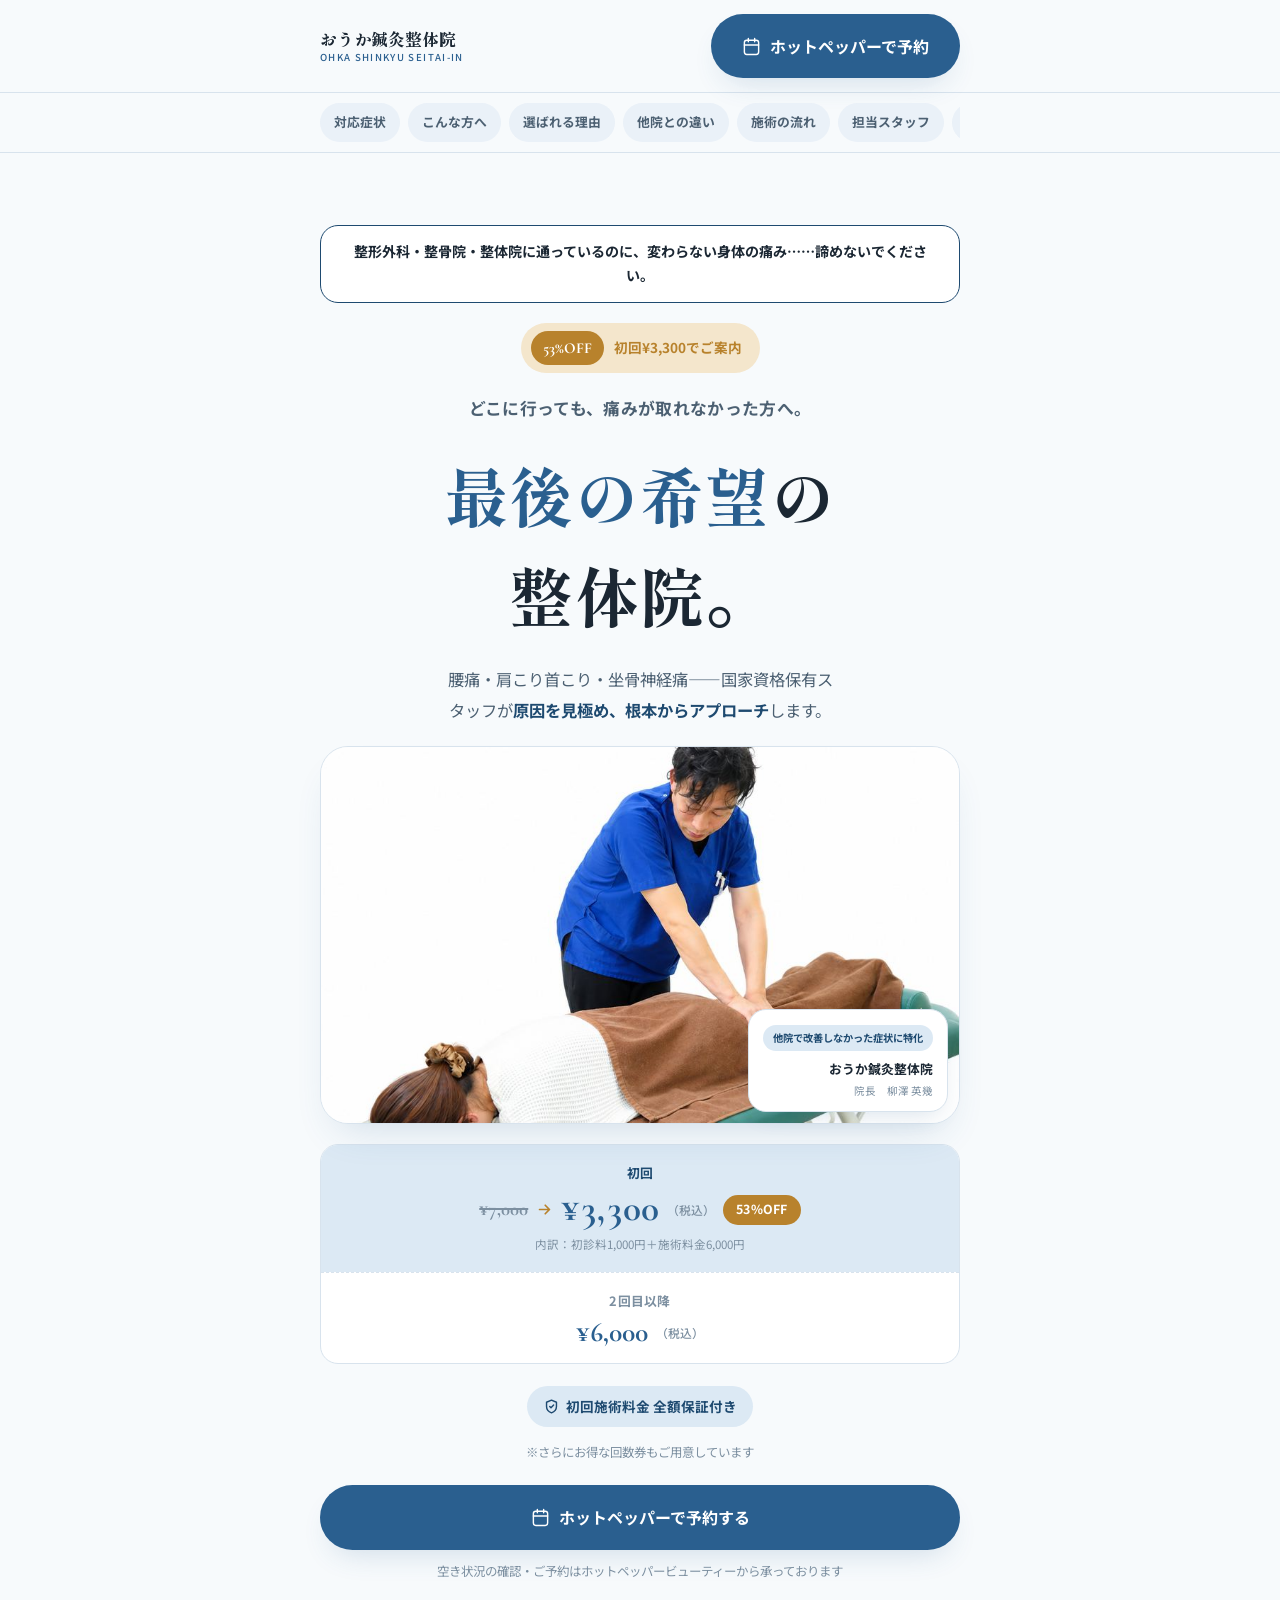
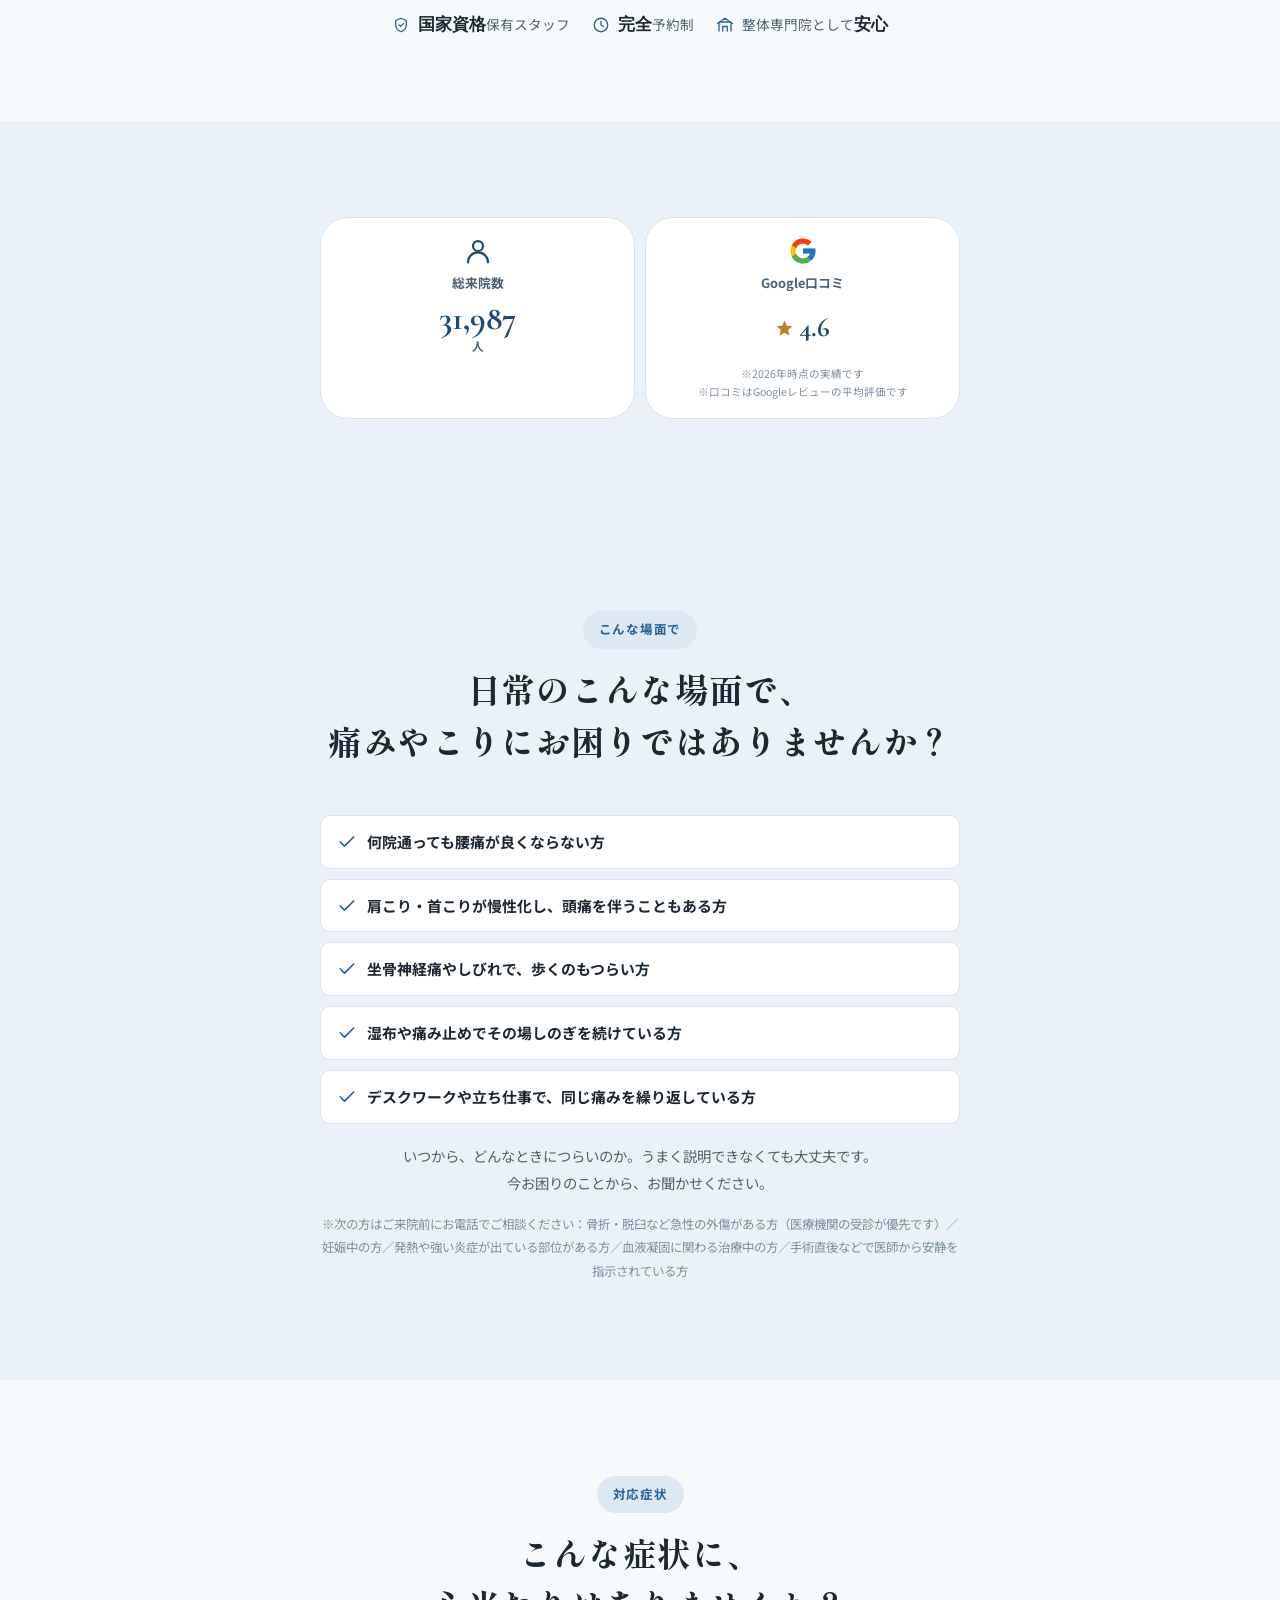
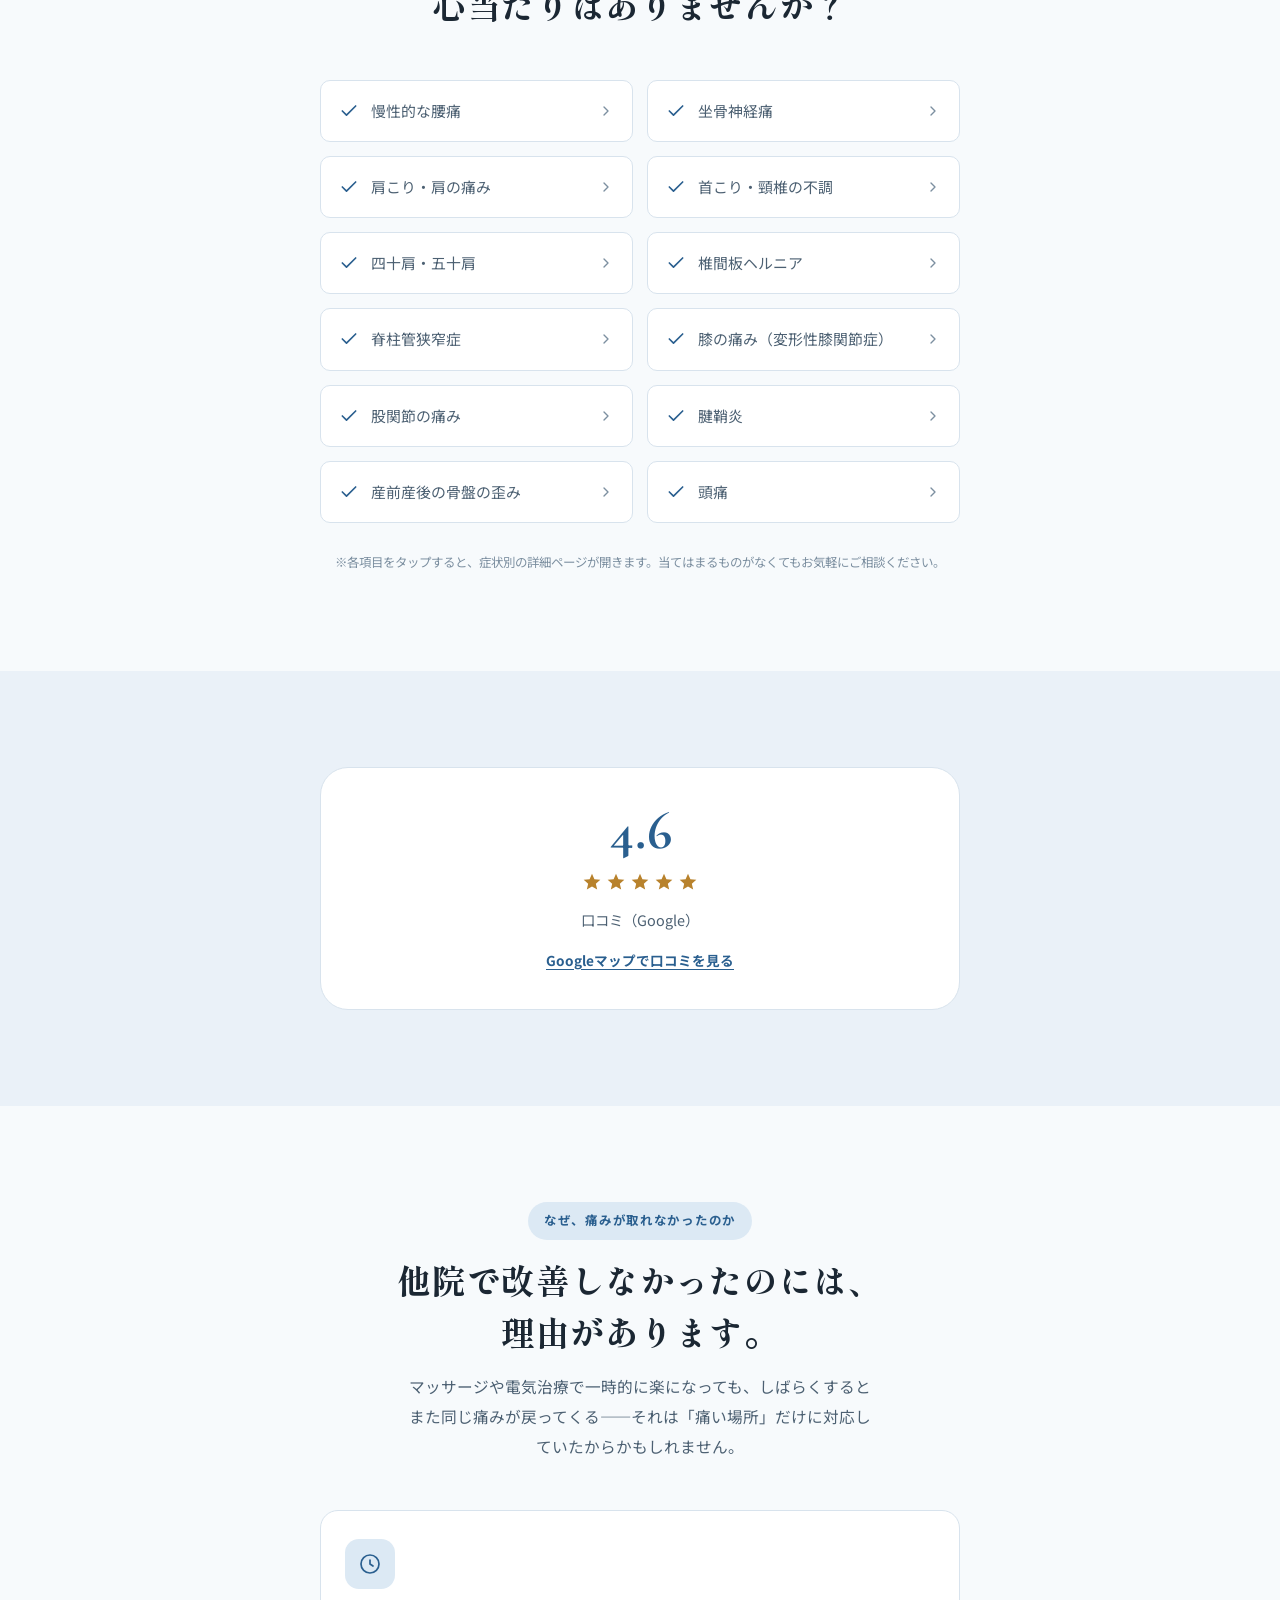
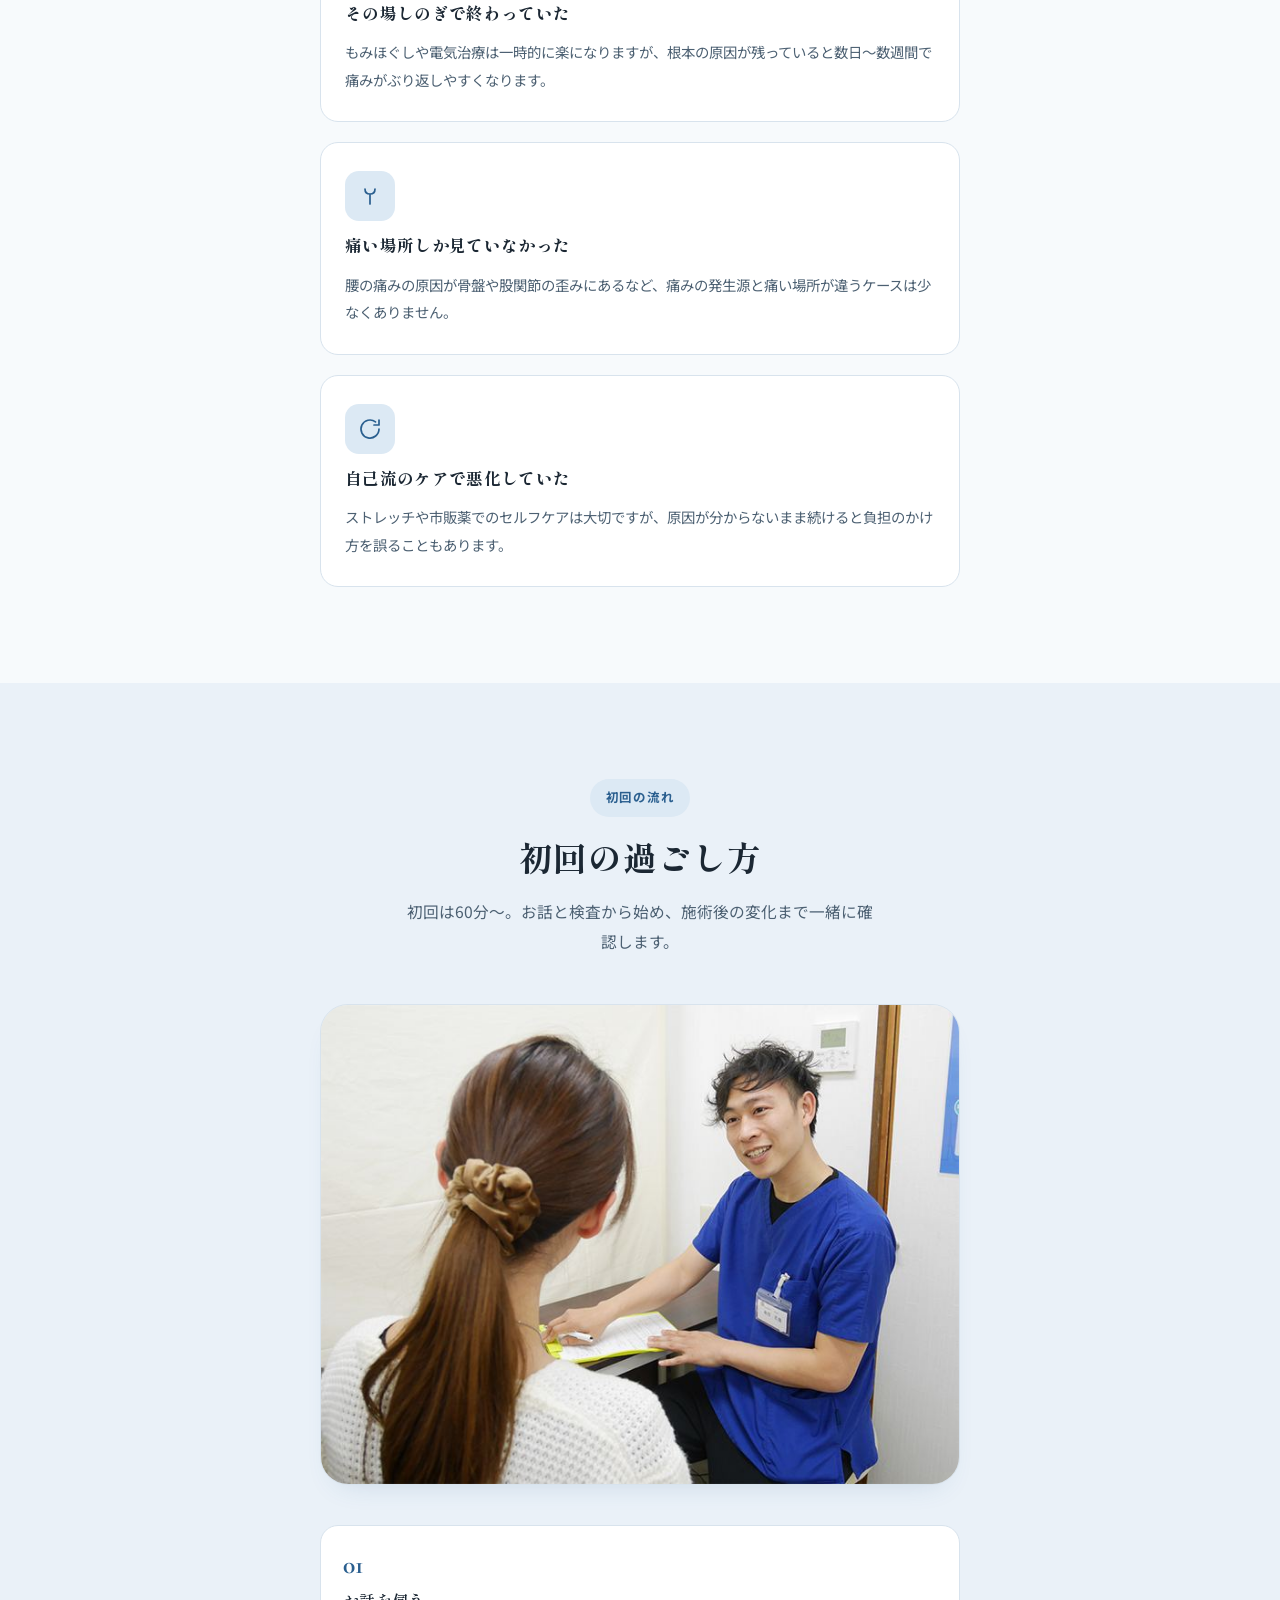
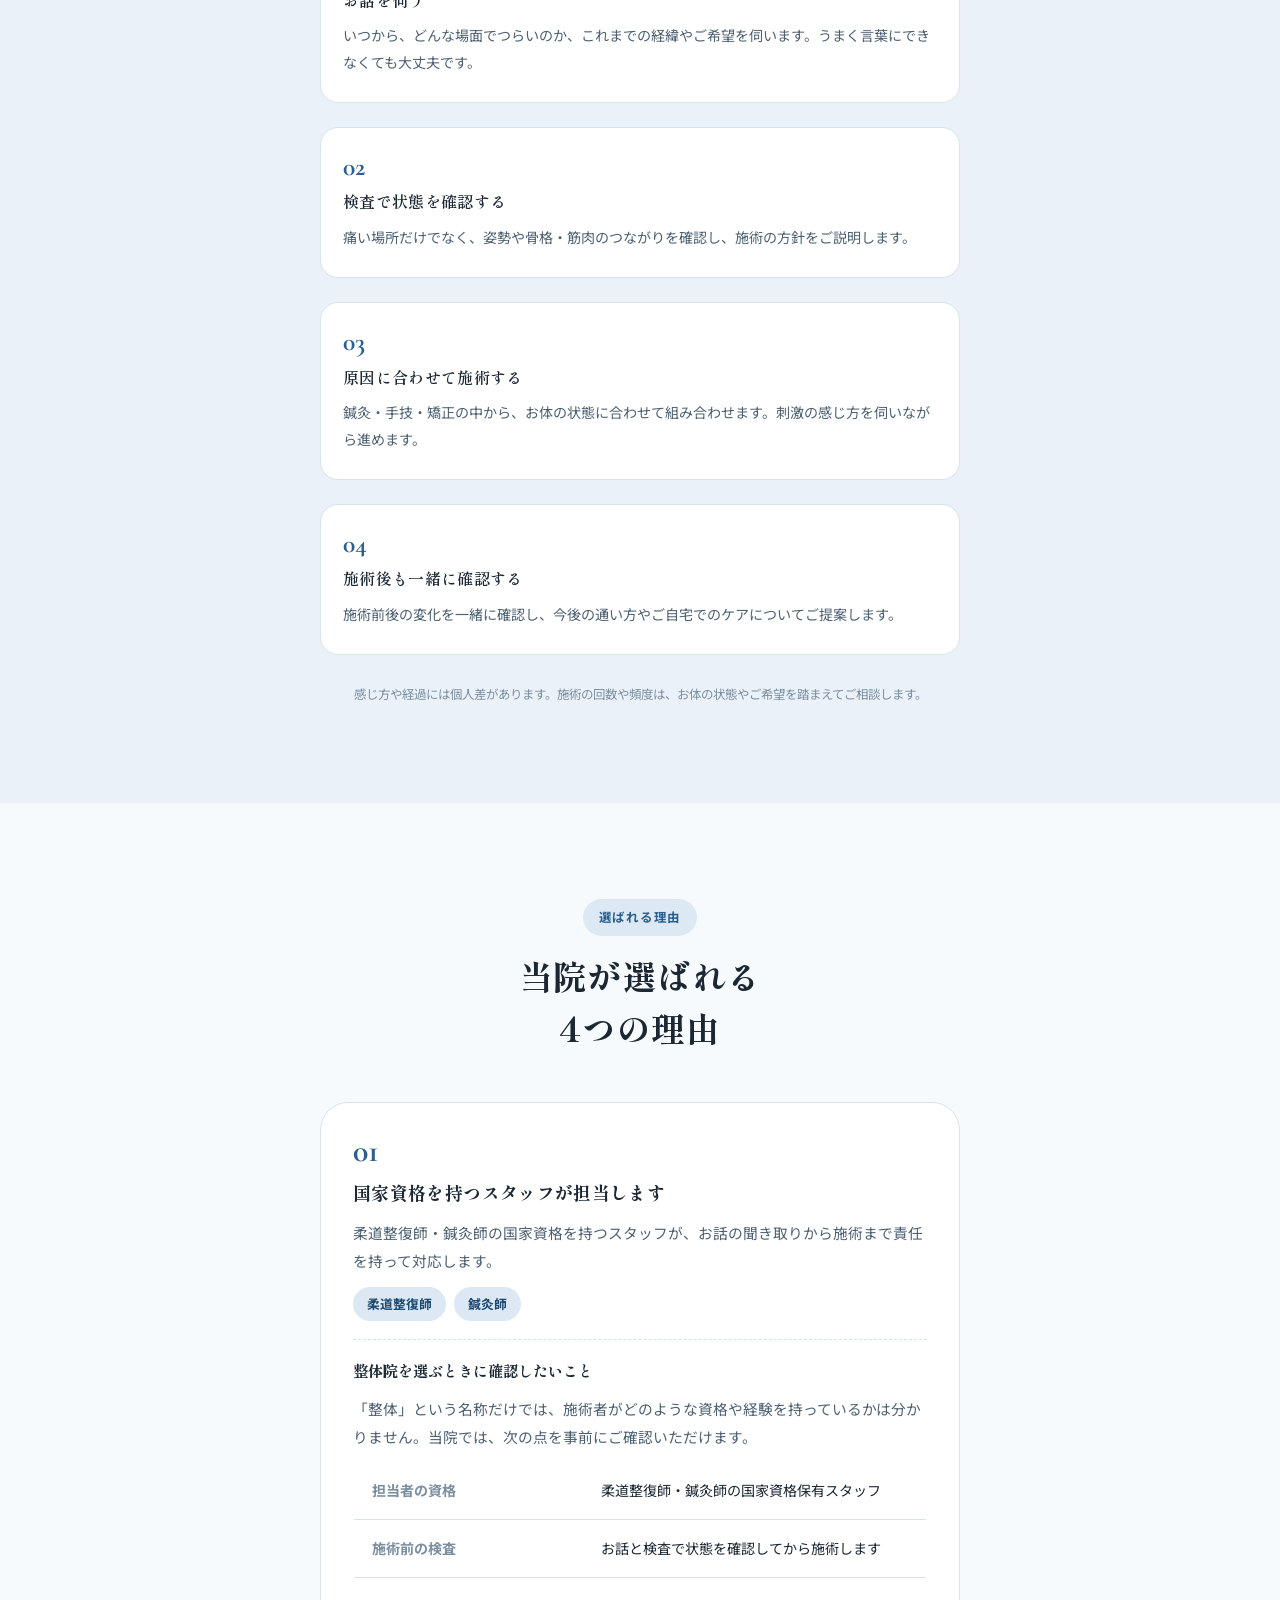
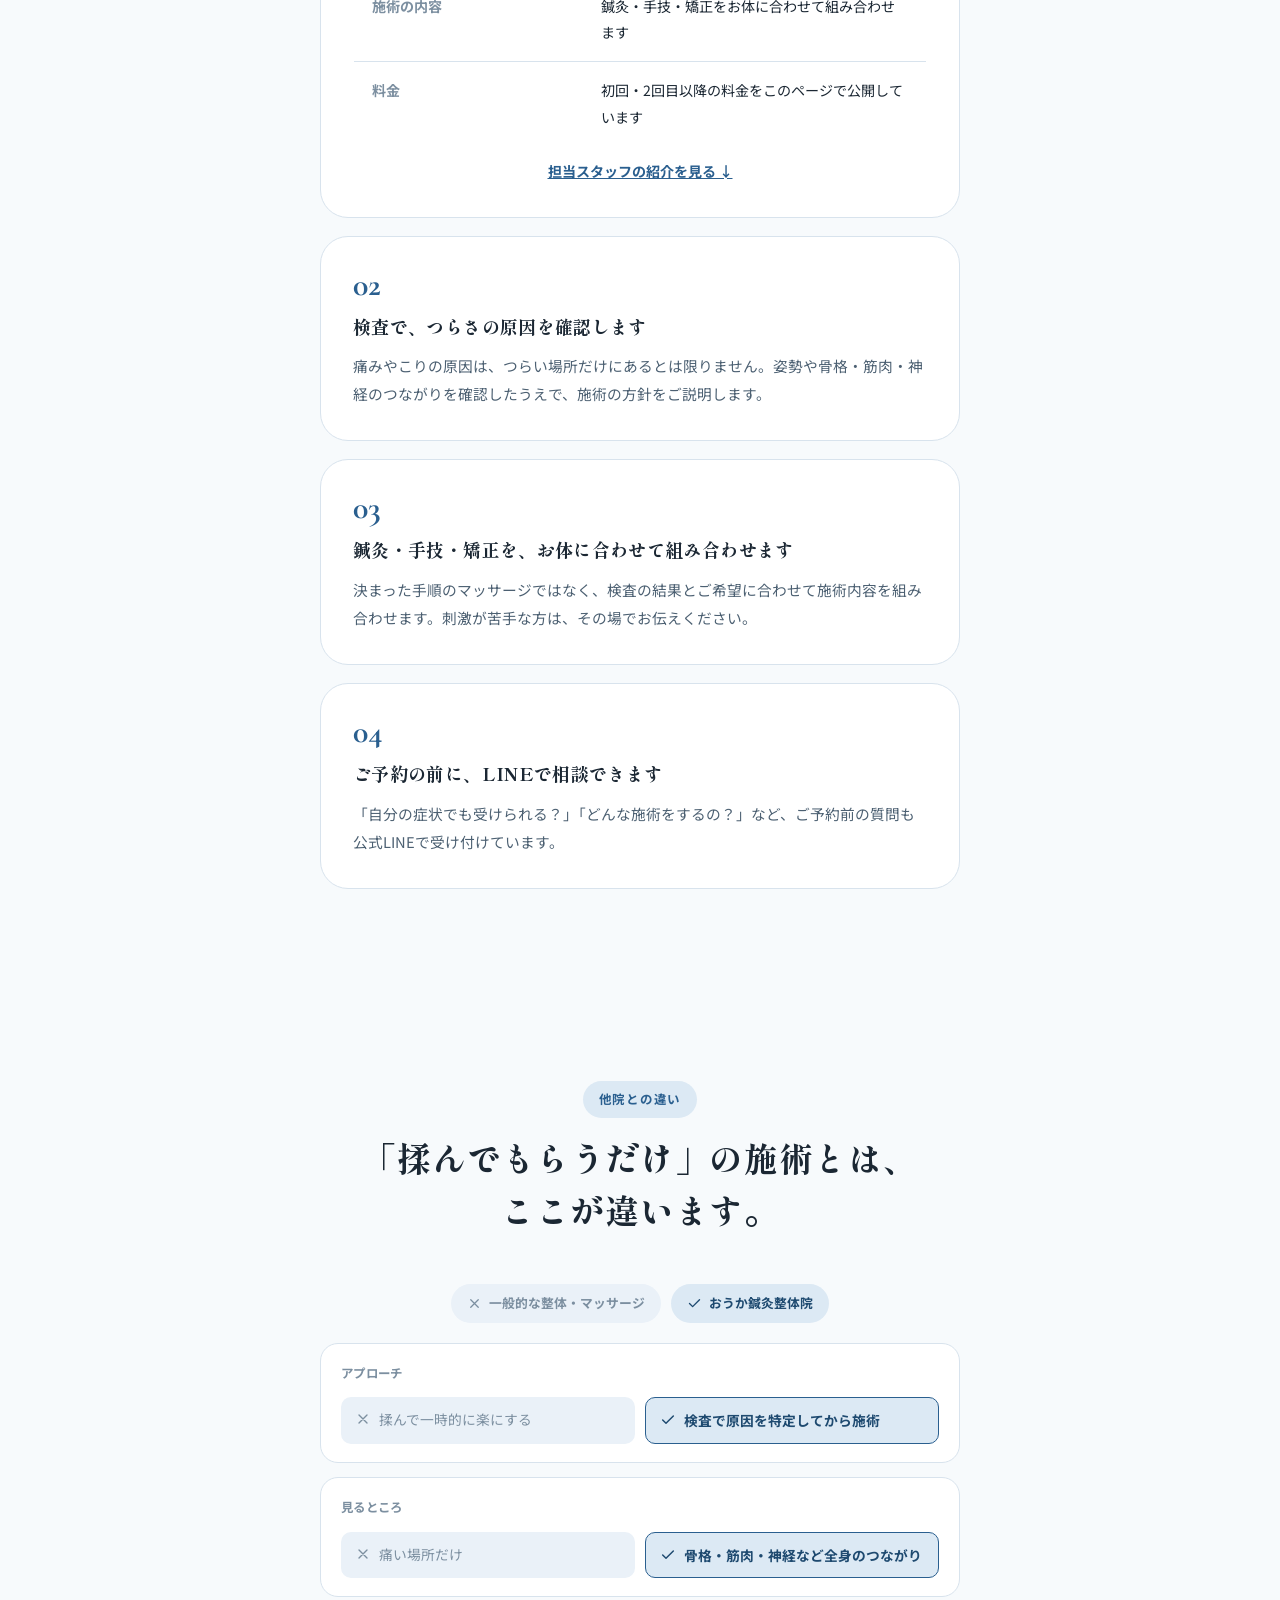
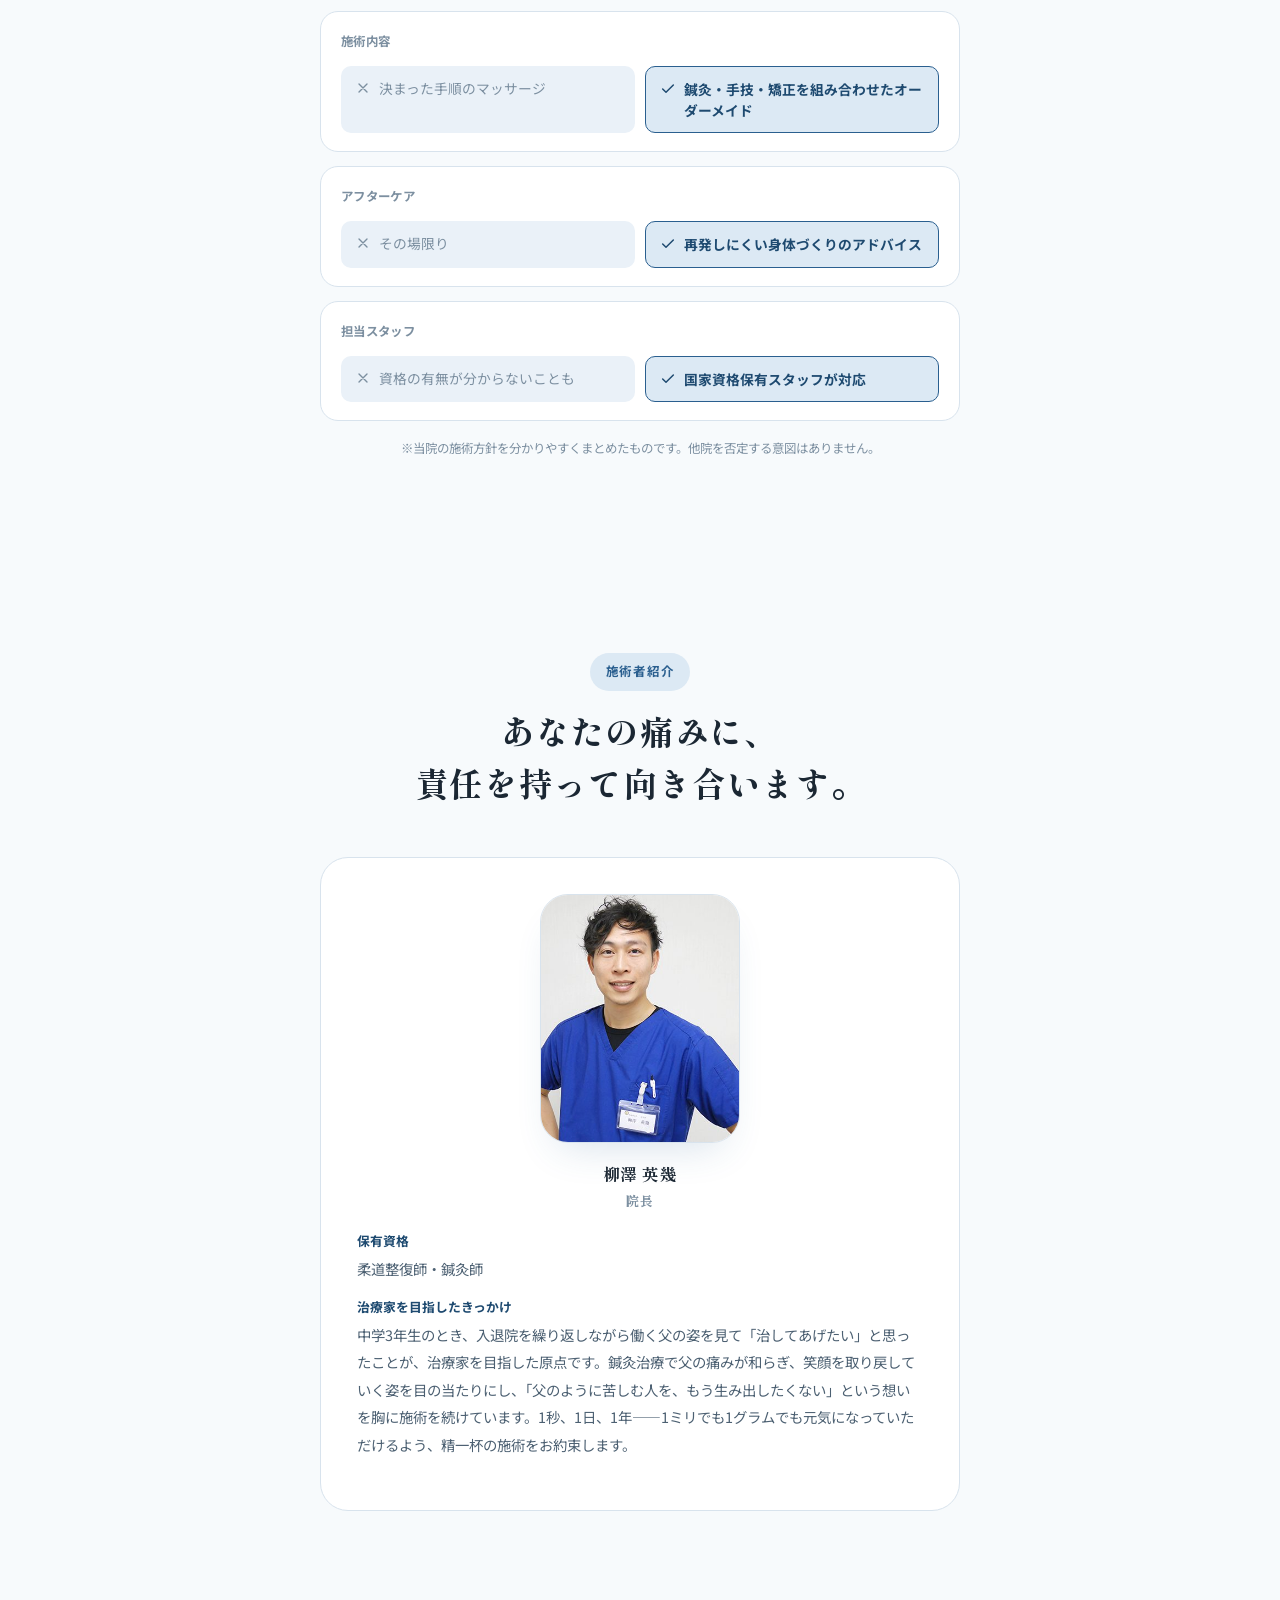
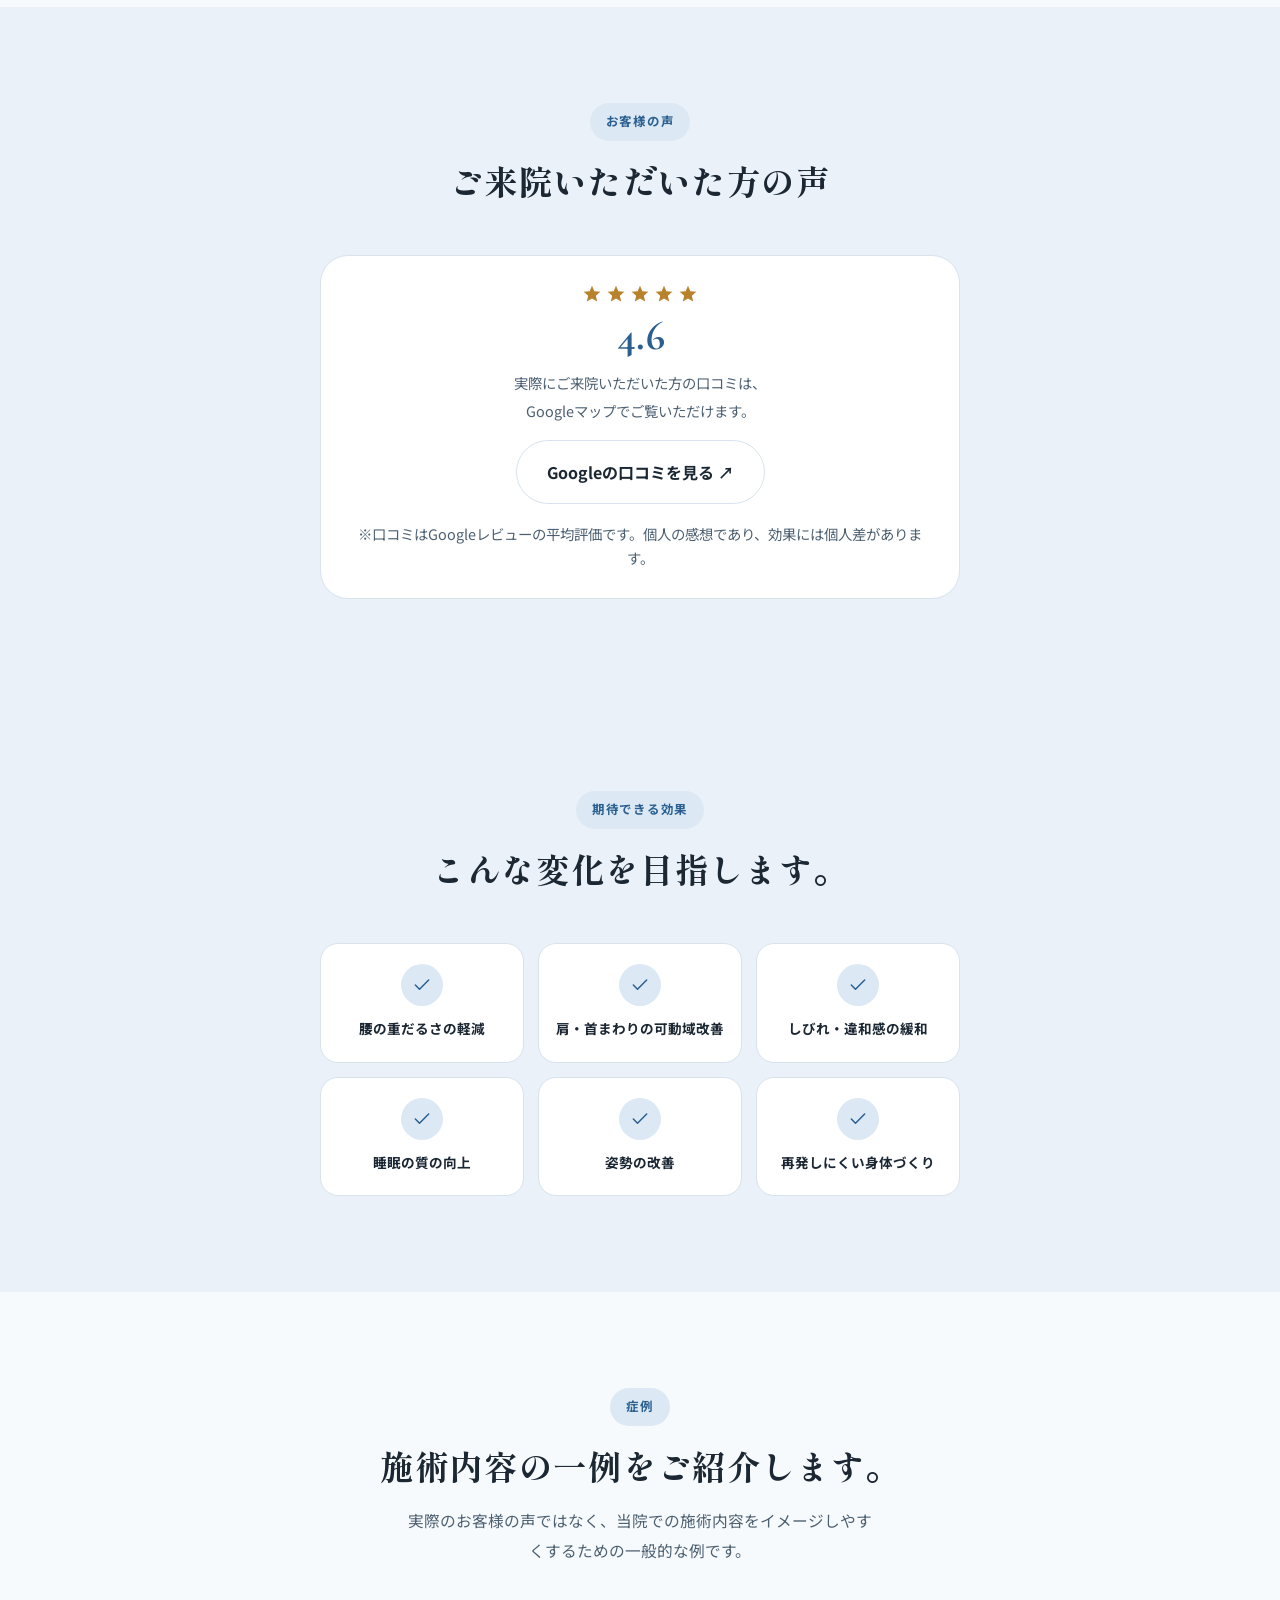
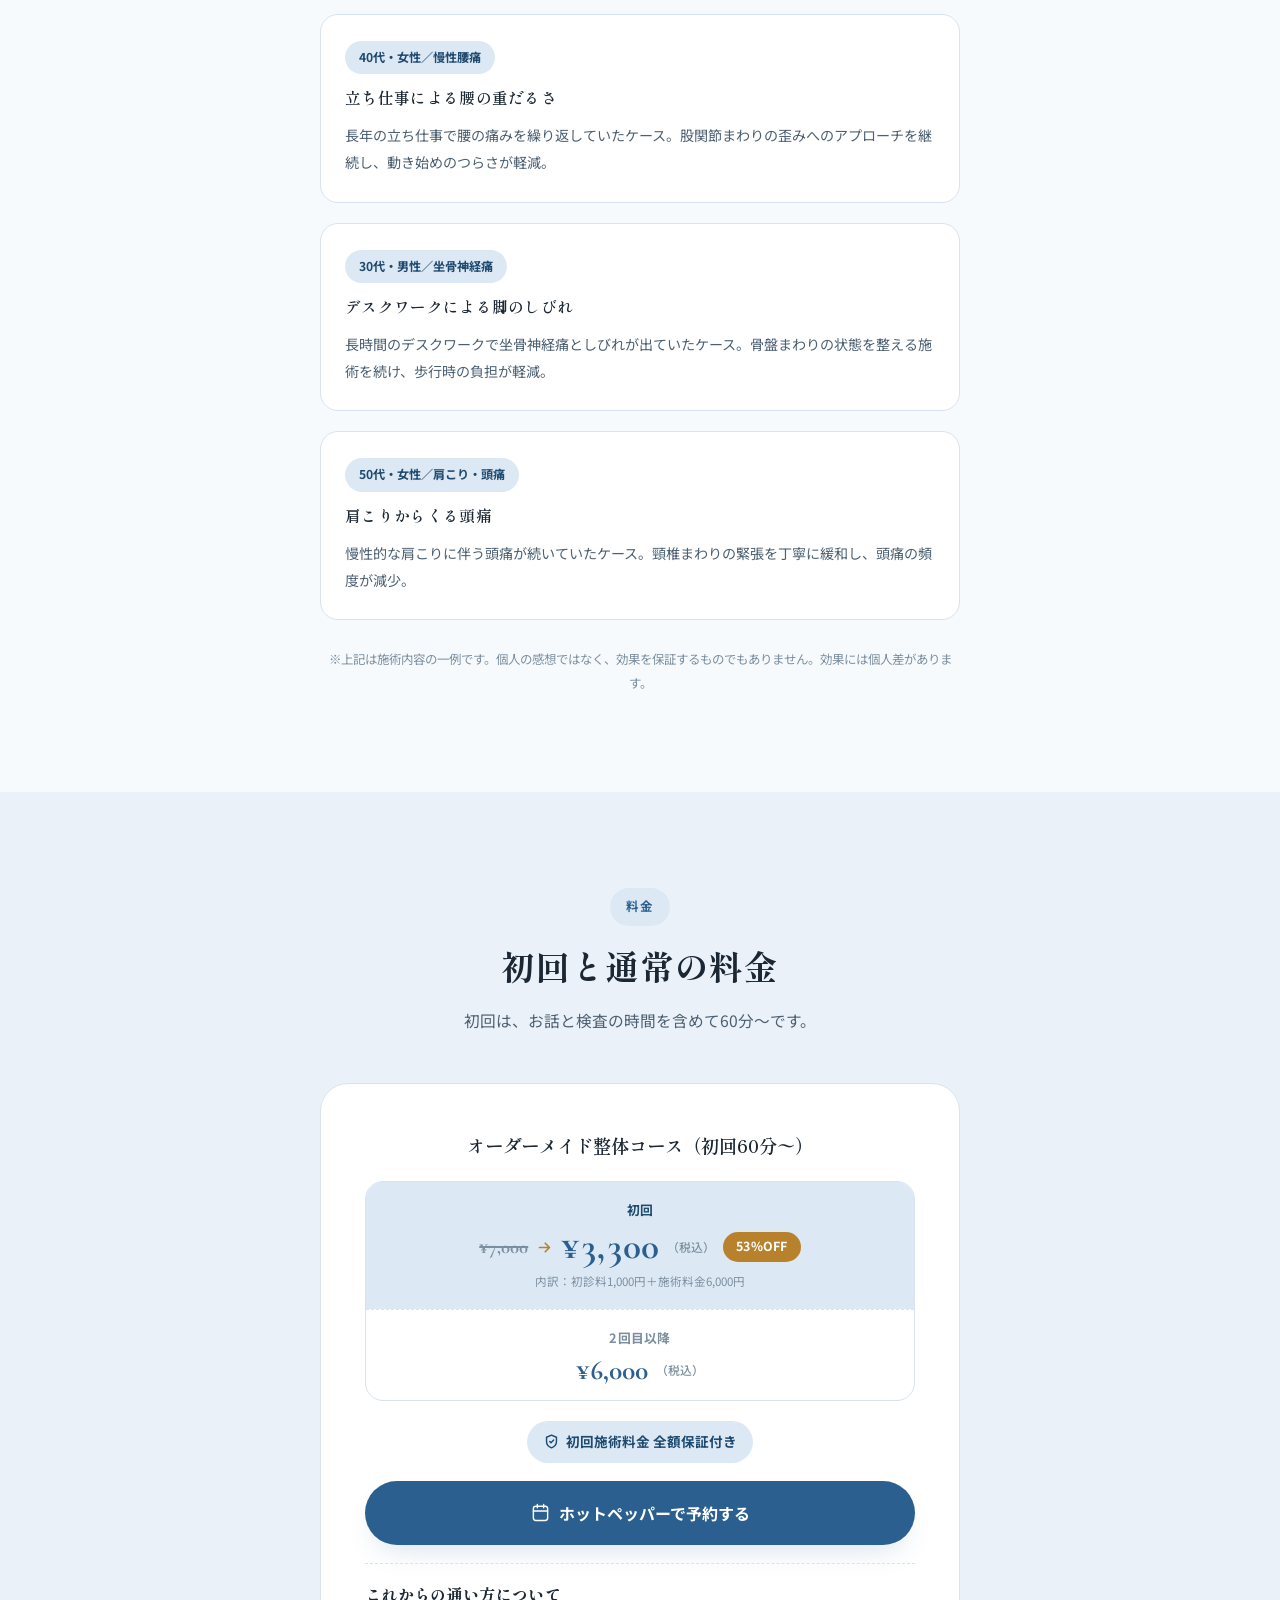
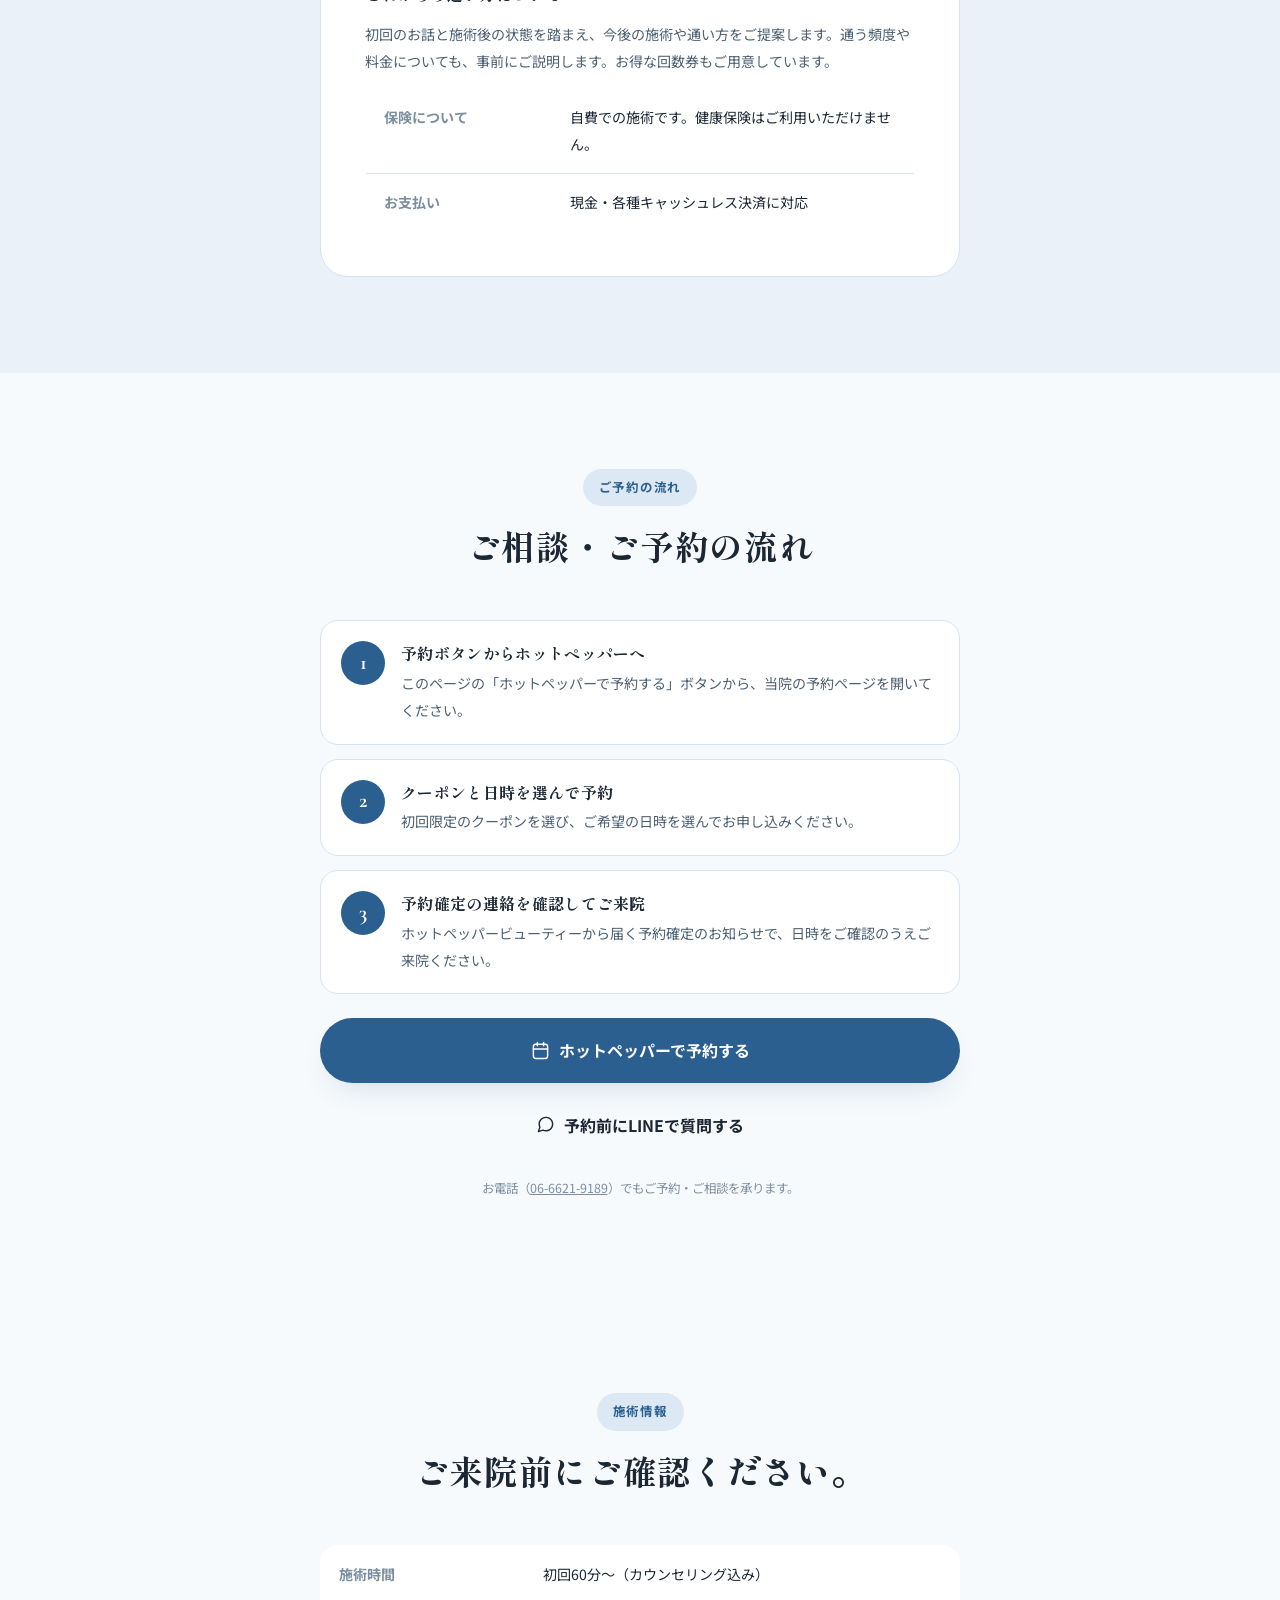
==== index.html @ b5fa0ca4 "全ページ: PC表示で横幅を640pxにそろえる Co-Authored-By: Claude Opus 5.5 <noreply@anthropic.com>" ====
<!DOCTYPE html>
<html lang="ja">
<head>
<meta name="robots" content="noindex, nofollow">

<meta charset="UTF-8">
<meta name="viewport" content="width=device-width, initial-scale=1.0">
<title>整体・痛み改善メニュー｜おうか鍼灸整体院</title>
<meta name="description" content="大阪市阿倍野区・おうか鍼灸整体院の整体メニュー。腰痛・坐骨神経痛・肩こり首こりなど、他院で改善しなかった痛みに根本からアプローチ。新規様限定価格でご案内中。ご予約はホットペッパービューティーから。">

<link rel="preconnect" href="https://fonts.googleapis.com">
<link rel="preconnect" href="https://fonts.gstatic.com" crossorigin>
<link href="https://fonts.googleapis.com/css2?family=Shippori+Mincho:wght@500;600;800&family=Noto+Sans+JP:wght@400;500;700&family=Cormorant+Garamond:wght@500;600;700&display=swap" rel="stylesheet">
<style>
:root{
  --bg:#F7FAFC;
  --surface:#FFFFFF;
  --surface-alt:#EAF1F8;
  --surface-card:#FFFFFF;
  --ink:#1B2733;
  --ink-soft:#4C6072;
  --ink-mute:#7C8FA0;
  --border:#D8E3ED;
  --accent:#2A5F8F;
  --accent-ink:#FFFFFF;
  --accent-soft:#DCE9F4;
  --accent-strong:#1E4A70;
  --highlight:#B8822C;
  --highlight-soft:#F4E6CC;
  --shadow:rgba(42,95,143,0.20);
  --radius-s:10px;
  --radius-m:18px;
  --radius-l:28px;
  color-scheme: light;
}
@media (prefers-color-scheme: dark){
  :root:not([data-theme="light"]){
    --bg:#0D1620;
    --surface:#132232;
    --surface-alt:#152840;
    --surface-card:#132232;
    --ink:#EAF1FA;
    --ink-soft:#B7C9DC;
    --ink-mute:#7FA0C0;
    --border:#22394E;
    --accent:#5B9FE3;
    --accent-ink:#08131F;
    --accent-soft:#1B3450;
    --accent-strong:#9CC8F2;
    --highlight:#E3B764;
    --highlight-soft:#3B2C14;
    --shadow:rgba(0,0,0,0.55);
    color-scheme: dark;
  }
}
:root[data-theme="dark"]{
  --bg:#0D1620; --surface:#132232; --surface-alt:#152840; --surface-card:#132232;
  --ink:#EAF1FA; --ink-soft:#B7C9DC; --ink-mute:#7FA0C0; --border:#22394E;
  --accent:#5B9FE3; --accent-ink:#08131F; --accent-soft:#1B3450; --accent-strong:#9CC8F2;
  --highlight:#E3B764; --highlight-soft:#3B2C14; --shadow:rgba(0,0,0,0.55);
  color-scheme: dark;
}

*{box-sizing:border-box;}
[id]{scroll-margin-top:112px;}
body{
  margin:0;background:var(--bg);color:var(--ink);
  font-family:"Noto Sans JP","Hiragino Kaku Gothic ProN",sans-serif;
  font-size:16px;line-height:1.9;-webkit-font-smoothing:antialiased;
}
img{max-width:100%;display:block;}
a{color:inherit;}
h1,h2,h3{
  font-family:"Shippori Mincho",serif;font-weight:800;line-height:1.55;
  margin:0;text-wrap:balance;letter-spacing:.02em;
}
p{margin:0;}
ul{margin:0;padding:0;list-style:none;}
.num{font-family:"Cormorant Garamond","Noto Sans JP",serif;font-variant-numeric:tabular-nums;}

.wrap{max-width:900px;margin:0 auto;padding-inline:clamp(20px,5vw,48px);}
.section{padding-block:clamp(56px,8vw,96px);}
.section-alt{background:var(--surface-alt);}
.eyebrow{
  display:inline-flex;align-items:center;gap:8px;font-size:.78rem;font-weight:700;
  letter-spacing:.14em;color:var(--accent);background:var(--accent-soft);
  border-radius:999px;padding:7px 16px;
}
.section-head{display:flex;flex-direction:column;gap:14px;margin-bottom:clamp(32px,5vw,48px);text-align:center;align-items:center;}
.section-head h2{font-size:clamp(1.5rem,3.4vw,2.1rem);}
.section-head .lead{color:var(--ink-soft);font-size:.98rem;max-width:52ch;}

.btn{
  display:inline-flex;align-items:center;justify-content:center;gap:9px;
  border-radius:999px;padding:16px 30px;font-weight:700;font-size:1rem;
  text-decoration:none;border:1px solid transparent;cursor:pointer;
  transition:transform .15s ease, box-shadow .15s ease, background .15s ease;
}
.btn:hover{transform:translateY(-1px);}
.btn:focus-visible{outline:3px solid var(--accent);outline-offset:2px;}
.btn-primary{background:var(--accent);color:var(--accent-ink);box-shadow:0 14px 30px -12px var(--shadow);}
.btn-primary:hover{background:var(--accent-strong);}
.btn-outline{background:transparent;color:var(--ink);border-color:var(--border);}
.btn svg{width:19px;height:19px;flex:none;}
.btn-wide{width:100%;}
.cta-note{font-size:.78rem;color:var(--ink-mute);margin-top:10px;}

/* ---------- Header (no nav, CTA-only) ---------- */
.header-group{
  position:sticky;top:0;z-index:50;
  background:color-mix(in srgb, var(--bg) 92%, transparent);
  backdrop-filter:blur(10px);
}
.site-header{border-bottom:1px solid var(--border);}
.site-header .wrap{display:flex;align-items:center;justify-content:space-between;padding-block:14px;gap:16px;max-width:1040px;}
.logo{font-family:"Shippori Mincho",serif;font-weight:800;font-size:1.05rem;text-decoration:none;color:var(--ink);display:flex;flex-direction:column;line-height:1.3;}
.logo small{font-size:.6rem;font-weight:500;letter-spacing:.14em;color:var(--accent);font-family:"Noto Sans JP",sans-serif;}
@media (max-width:640px){.site-header .btn{display:none;}}

/* ---------- Mini nav (in-page jump links only) ---------- */
.mini-nav{border-bottom:1px solid var(--border);}
.mini-nav .wrap{max-width:1040px;display:flex;gap:8px;overflow-x:auto;padding-block:10px;scrollbar-width:none;}
.mini-nav .wrap::-webkit-scrollbar{display:none;}
.mini-nav a{
  flex:none;font-size:.8rem;font-weight:700;color:var(--ink-soft);text-decoration:none;
  padding:7px 14px;border-radius:999px;background:var(--surface-alt);white-space:nowrap;
}
.mini-nav a:hover{color:var(--accent);background:var(--accent-soft);}

/* ---------- Hero ---------- */
.hero{padding-block:clamp(40px,7vw,72px) clamp(48px,7vw,80px);}
.hero .wrap{max-width:720px;display:flex;flex-direction:column;align-items:center;text-align:center;gap:20px;}
.hero-alert{
  border:1.5px solid var(--accent-strong);border-radius:var(--radius-m);
  padding:14px 22px;font-weight:700;font-size:.88rem;line-height:1.7;text-align:center;
  color:var(--ink);background:var(--surface-card);max-width:640px;
}
.hero-badge{
  display:inline-flex;align-items:center;gap:10px;background:var(--highlight-soft);color:var(--highlight);
  border-radius:999px;padding:8px 18px 8px 10px;font-weight:700;font-size:.85rem;
}
.lead .hl{color:var(--accent-strong);font-weight:700;}
.hero-photo-wrap{position:relative;width:100%;}
.photo-badge{
  position:absolute;right:12px;bottom:12px;background:var(--surface);border:1px solid var(--border);
  border-radius:var(--radius-m);padding:10px 14px;box-shadow:0 10px 24px -10px var(--shadow);
  text-align:right;max-width:220px;
}
.photo-badge .tag{
  display:inline-block;font-size:.64rem;font-weight:700;color:var(--accent-strong);background:var(--accent-soft);
  border-radius:999px;padding:3px 10px;margin-bottom:6px;
}
.photo-badge .name{display:block;font-size:.8rem;font-weight:700;color:var(--ink);}
.photo-badge .role{display:block;font-size:.66rem;color:var(--ink-mute);}
@media (max-width:420px){.photo-badge{max-width:170px;padding:8px 10px;}}
.hero-badge .pct{background:var(--highlight);color:var(--surface);border-radius:999px;padding:3px 12px;font-family:"Cormorant Garamond",serif;font-size:.95rem;font-weight:700;}
.hero-eyebrow-line{font-size:1.05rem;font-weight:700;color:var(--ink-soft);letter-spacing:.02em;}
.hero h1{font-size:clamp(2.4rem,7.5vw,4rem);}
.hero h1 em{color:var(--accent);font-style:normal;}
.hero .lead{color:var(--ink-soft);font-size:1.02rem;max-width:44ch;}
.price-row{
  display:flex;align-items:baseline;justify-content:center;gap:18px;flex-wrap:wrap;
  background:var(--surface-card);border:1px solid var(--border);border-radius:var(--radius-m);
  padding:20px 26px;width:100%;max-width:420px;
}
.price-row .old{color:var(--ink-mute);text-decoration:line-through;font-size:1.02rem;}
.price-row .new{font-size:2.4rem;font-weight:700;color:var(--accent);}
.price-row .new small{font-size:.85rem;font-weight:500;color:var(--ink-mute);}
.price-duo{display:flex;gap:14px;justify-content:center;flex-wrap:wrap;width:100%;max-width:420px;}
.price-duo-item{flex:1;min-width:150px;background:var(--surface-card);border:1px solid var(--border);border-radius:var(--radius-m);padding:18px 14px;text-align:center;}
.price-duo-item .label{font-size:.78rem;color:var(--ink-mute);font-weight:700;display:block;margin-bottom:6px;}
.price-duo-item .amount{font-family:"Cormorant Garamond","Noto Sans JP",serif;font-variant-numeric:tabular-nums;font-size:1.9rem;font-weight:700;color:var(--accent);}
.price-duo-item .amount small{font-size:.7rem;font-weight:500;color:var(--ink-mute);}
.price-tiers{width:100%;max-width:360px;background:var(--surface-card);border:1px solid var(--border);border-radius:var(--radius-m);overflow:hidden;}
.price-tier{display:flex;flex-direction:column;align-items:center;gap:6px;padding:16px 14px;}
.price-tier + .price-tier{border-top:1px dashed var(--border);}
.price-tier.featured{background:var(--accent-soft);}
.tier-label{font-size:.8rem;color:var(--ink-mute);font-weight:700;letter-spacing:.02em;}
.price-tier.featured .tier-label{color:var(--accent-strong);}
.tier-price-row{display:flex;align-items:center;gap:8px;flex-wrap:wrap;justify-content:center;}
.tier-before{font-family:"Cormorant Garamond","Noto Sans JP",serif;font-variant-numeric:tabular-nums;font-size:1.15rem;font-weight:700;color:var(--ink-mute);text-decoration:line-through;text-decoration-thickness:1.5px;}
.tier-arrow{width:17px;height:17px;color:var(--highlight);flex:none;}
.tier-after{font-family:"Cormorant Garamond","Noto Sans JP",serif;font-variant-numeric:tabular-nums;font-size:2.3rem;font-weight:700;color:var(--accent);line-height:1;}
.price-tier:not(.featured) .tier-after{font-size:1.7rem;}
.tier-unit{font-size:.74rem;font-weight:500;color:var(--ink-mute);}
.tier-off{display:inline-flex;background:var(--highlight);color:var(--surface);border-radius:999px;padding:3px 13px;font-size:.78rem;font-weight:700;letter-spacing:.02em;}
.tier-note{font-size:.72rem;color:var(--ink-mute);}
.price-guarantee{display:inline-flex;align-items:center;gap:6px;font-size:.85rem;font-weight:700;color:var(--accent-strong);background:var(--accent-soft);border-radius:999px;padding:8px 16px;margin-top:2px;}
.price-guarantee svg{width:17px;height:17px;flex:none;}
.hero-cta{display:flex;flex-direction:column;align-items:center;gap:0;width:100%;max-width:420px;}
.trust-row{display:flex;gap:22px;flex-wrap:wrap;justify-content:center;margin-top:6px;}
.trust-item{display:flex;align-items:center;gap:8px;font-size:.85rem;color:var(--ink-soft);}
.trust-item svg{width:18px;height:18px;color:var(--accent);flex:none;}
.trust-item b{color:var(--ink);font-family:"Cormorant Garamond",serif;font-size:1.05rem;}

.media-placeholder{
  border:1.5px dashed var(--border);border-radius:var(--radius-l);
  background:linear-gradient(155deg, var(--accent-soft), var(--surface-alt));
  display:flex;flex-direction:column;align-items:center;justify-content:center;gap:10px;
  color:var(--ink-mute);text-align:center;padding:28px;min-height:220px;
}
.media-placeholder svg{width:36px;height:36px;color:var(--accent);}
.media-placeholder span{font-size:.8rem;font-weight:500;max-width:20ch;}
.hero-photo{width:100%;height:auto;border-radius:var(--radius-l);border:1px solid var(--border);box-shadow:0 20px 40px -18px var(--shadow);}
.section-photo{max-width:640px;margin:0 auto clamp(28px,4vw,40px);border-radius:var(--radius-l);overflow:hidden;border:1px solid var(--border);box-shadow:0 14px 30px -18px var(--shadow);}
.section-photo img{width:100%;height:auto;display:block;}

/* ---------- Concerns / Reasons ---------- */
.concern-grid{display:grid;grid-template-columns:repeat(2,1fr);gap:14px;}
@media (max-width:640px){.concern-grid{grid-template-columns:1fr;}}
.concern-item{
  display:flex;align-items:center;gap:12px;background:var(--surface-card);
  border:1px solid var(--border);border-radius:var(--radius-s);padding:16px 18px;
  text-decoration:none;transition:background .15s ease,border-color .15s ease;
}
a.concern-item:hover{background:var(--accent-soft);border-color:var(--accent);}
.concern-item svg{width:20px;height:20px;color:var(--accent);flex:none;}
.concern-item p{font-size:.93rem;color:var(--ink-soft);flex:1;}
.concern-item .chev{width:16px;height:16px;color:var(--ink-mute);flex:none;}

/* ---------- Who is this for ---------- */
.who-grid{display:grid;grid-template-columns:1fr 1fr;gap:20px;}
@media (max-width:640px){.who-grid{grid-template-columns:1fr;}}
.who-card{border-radius:var(--radius-m);padding:26px 24px;border:1px solid var(--border);}
.who-card.good{background:var(--accent-soft);}
.who-card.caution{background:var(--surface-card);}
.who-card h3{display:flex;align-items:center;gap:10px;font-size:1rem;font-family:"Shippori Mincho",serif;font-weight:600;margin-bottom:16px;}
.who-card h3 svg{width:22px;height:22px;flex:none;color:var(--accent);}
.who-card.caution h3 svg{color:var(--ink-mute);}
.who-list{display:flex;flex-direction:column;gap:11px;}
.who-list li{position:relative;padding-left:20px;font-size:.9rem;color:var(--ink-soft);list-style:none;}
.who-list li::before{content:"";position:absolute;left:0;top:.55em;width:7px;height:7px;border-radius:50%;background:var(--accent);}
.who-card.caution .who-list li::before{background:var(--ink-mute);}

/* ---------- Menu explain ---------- */
.menu-intro{max-width:640px;margin:0 auto 40px;text-align:center;color:var(--ink-soft);font-size:.98rem;}
.feature-grid{display:grid;grid-template-columns:repeat(3,1fr);gap:20px;}
@media (max-width:760px){.feature-grid{grid-template-columns:1fr;}}
.feature-card{background:var(--surface-card);border:1px solid var(--border);border-radius:var(--radius-m);padding:26px 22px;display:flex;flex-direction:column;gap:12px;text-align:center;align-items:center;}
.icon-badge{width:50px;height:50px;border-radius:50%;background:var(--accent-soft);display:flex;align-items:center;justify-content:center;color:var(--accent);flex:none;}
.icon-badge svg{width:24px;height:24px;}
.feature-card h3{font-size:1.02rem;}
.feature-card p{color:var(--ink-soft);font-size:.88rem;}

/* ---------- How it works (steps) ---------- */
.step-list{display:grid;grid-template-columns:repeat(3,1fr);gap:24px;position:relative;}
@media (max-width:760px){.step-list{grid-template-columns:1fr;gap:0;}}
.step-item{background:var(--surface-card);border:1px solid var(--border);border-radius:var(--radius-m);padding:26px 22px;display:flex;flex-direction:column;gap:10px;}
@media (max-width:760px){.step-item{border-radius:0;border-left:none;border-right:none;padding:22px 4px;}
  .step-item:first-child{border-top:none;}
}
.step-num{font-family:"Cormorant Garamond",serif;font-weight:700;font-size:1.6rem;color:var(--accent);line-height:1;}
.step-item h3{font-size:1rem;font-family:"Shippori Mincho",serif;font-weight:600;}
.step-item p{color:var(--ink-soft);font-size:.88rem;}
.step-caveat{max-width:640px;margin:28px auto 0;text-align:center;font-size:.78rem;color:var(--ink-mute);}

/* ---------- Effects grid ---------- */
.effect-grid{display:grid;grid-template-columns:repeat(3,1fr);gap:14px;}
@media (max-width:640px){.effect-grid{grid-template-columns:repeat(2,1fr);}}
.effect-item{
  display:flex;flex-direction:column;align-items:center;gap:10px;text-align:center;
  background:var(--surface-card);border:1px solid var(--border);border-radius:var(--radius-m);padding:20px 14px;
}
.effect-item .icon-badge{width:42px;height:42px;}
.effect-item .icon-badge svg{width:20px;height:20px;}
.effect-item p{font-size:.85rem;font-weight:700;color:var(--ink);}

/* ---------- Case examples ---------- */
.case-grid{display:grid;grid-template-columns:repeat(3,1fr);gap:20px;}
@media (max-width:760px){.case-grid{grid-template-columns:1fr;}}
.case-card{background:var(--surface-card);border:1px solid var(--border);border-radius:var(--radius-m);padding:26px 24px;display:flex;flex-direction:column;gap:12px;}
.case-tag{display:inline-flex;align-self:flex-start;background:var(--accent-soft);color:var(--accent-strong);border-radius:999px;padding:5px 14px;font-size:.76rem;font-weight:700;}
.case-card h3{font-size:.98rem;font-family:"Shippori Mincho",serif;font-weight:600;}
.case-card p{color:var(--ink-soft);font-size:.88rem;}
.case-disclaimer{max-width:640px;margin:28px auto 0;text-align:center;font-size:.78rem;color:var(--ink-mute);}

/* ---------- Info table wrap ---------- */
.table-wrap{max-width:680px;margin:0 auto;}
.table-note{max-width:680px;margin:16px auto 0;font-size:.78rem;color:var(--ink-mute);text-align:center;}

/* ---------- Comparison (card list) ---------- */
.compare-legend{display:flex;gap:10px;justify-content:center;flex-wrap:wrap;margin-bottom:20px;}
.legend-item{display:inline-flex;align-items:center;gap:7px;font-size:.8rem;font-weight:700;border-radius:999px;padding:7px 16px;}
.legend-item svg{width:15px;height:15px;flex:none;}
.legend-item.other{background:var(--surface-alt);color:var(--ink-mute);}
.legend-item.us{background:var(--accent-soft);color:var(--accent-strong);}
.compare-list{display:flex;flex-direction:column;gap:14px;max-width:640px;margin:0 auto;}
.compare-card{background:var(--surface-card);border:1px solid var(--border);border-radius:var(--radius-m);padding:18px 20px;}
.compare-label{font-size:.78rem;font-weight:700;color:var(--ink-mute);letter-spacing:.03em;margin-bottom:12px;}
.compare-pair{display:grid;grid-template-columns:1fr 1fr;gap:10px;}
@media (max-width:540px){.compare-pair{grid-template-columns:1fr;}}
.compare-pill{display:flex;align-items:flex-start;gap:8px;border-radius:var(--radius-s);padding:12px 14px;font-size:.86rem;line-height:1.5;}
.compare-pill svg{width:16px;height:16px;flex:none;margin-top:2px;}
.compare-pill.other{background:var(--surface-alt);color:var(--ink-mute);}
.compare-pill.other svg{color:var(--ink-mute);}
.compare-pill.us{background:var(--accent-soft);color:var(--accent-strong);font-weight:700;border:1px solid var(--accent);}
.compare-pill.us svg{color:var(--accent-strong);}

/* ---------- Staff profile ---------- */
.staff-wrap{max-width:640px;margin:0 auto;}
.staff-photo{width:200px;max-width:55%;margin-inline:auto;}
.staff-body{margin-top:24px;text-align:center;}
.staff-body h3{font-size:1.05rem;}
.staff-body .role{display:block;margin-top:4px;font-size:.8rem;color:var(--ink-mute);font-weight:700;letter-spacing:.05em;}
.staff-body p{color:var(--ink-soft);font-size:.9rem;margin-top:14px;max-width:52ch;margin-inline:auto;}

/* ---------- Reasons ---------- */
.reason-grid{display:grid;grid-template-columns:repeat(3,1fr);gap:20px;}
@media (max-width:760px){.reason-grid{grid-template-columns:1fr;}}
.reason-card{background:var(--surface-card);border:1px solid var(--border);border-radius:var(--radius-m);padding:28px 24px;display:flex;flex-direction:column;gap:12px;}
.reason-card .icon-badge{border-radius:14px;}
.reason-card h3{font-size:1.04rem;}
.reason-card p{color:var(--ink-soft);font-size:.9rem;}

/* ---------- Reviews ---------- */
.review-card{
  max-width:480px;margin:0 auto;background:var(--surface-card);border:1px solid var(--border);
  border-radius:var(--radius-l);padding:36px;text-align:center;display:flex;flex-direction:column;gap:14px;align-items:center;
}
.review-score{font-family:"Cormorant Garamond",serif;font-size:3.4rem;font-weight:700;color:var(--accent);line-height:1;}
.stars{display:flex;gap:4px;color:var(--highlight);}
.stars svg{width:20px;height:20px;}
.review-card p{color:var(--ink-soft);font-size:.9rem;}
.review-card a{font-size:.85rem;font-weight:700;color:var(--accent);text-decoration:underline;text-underline-offset:3px;}

/* ---------- Pricing block ---------- */
.price-block{
  max-width:520px;margin:0 auto;background:var(--surface-card);border:1px solid var(--border);
  border-radius:var(--radius-l);padding:clamp(28px,5vw,44px);text-align:center;display:flex;flex-direction:column;gap:18px;align-items:center;
}
.price-block .menu-name{font-family:"Shippori Mincho",serif;font-weight:600;font-size:1.15rem;}
.price-block .price-row{border:none;background:var(--surface-alt);}
.price-block .price-duo-item{border:none;background:var(--surface-alt);}
.price-footnote{font-size:.78rem;color:var(--ink-mute);}

/* ---------- FAQ ---------- */
.faq-list{display:flex;flex-direction:column;gap:12px;max-width:680px;margin:0 auto;}
details.faq-item{background:var(--surface-card);border:1px solid var(--border);border-radius:var(--radius-s);overflow:hidden;}
details.faq-item summary{list-style:none;cursor:pointer;padding:19px 22px;display:flex;align-items:center;justify-content:space-between;gap:16px;font-weight:700;font-size:.95rem;text-align:left;}
details.faq-item summary::-webkit-details-marker{display:none;}
details.faq-item summary .q-mark{color:var(--accent);font-family:"Cormorant Garamond",serif;margin-right:8px;font-size:1.15rem;}
details.faq-item summary svg{width:19px;height:19px;flex:none;transition:transform .2s ease;color:var(--ink-mute);}
details.faq-item[open] summary svg{transform:rotate(180deg);}
.faq-item .a{padding:0 22px 21px 50px;color:var(--ink-soft);font-size:.9rem;text-align:left;}

/* ---------- Access ---------- */
.access-grid{display:grid;grid-template-columns:1fr 1fr;gap:24px;align-items:stretch;}
@media (max-width:760px){.access-grid{grid-template-columns:1fr;}}
.info-table{width:100%;border-collapse:collapse;background:var(--surface-card);border:1px solid var(--border);border-radius:var(--radius-m);overflow:hidden;}
.info-table tr:not(:last-child) th,.info-table tr:not(:last-child) td{border-bottom:1px solid var(--border);}
.info-table th,.info-table td{padding:15px 18px;text-align:left;font-size:.88rem;vertical-align:top;}
.info-table th{width:32%;color:var(--ink-mute);font-weight:700;}
.access-media{display:flex;flex-direction:column;height:100%;}
.access-media .media-placeholder{min-height:100%;height:100%;}
.access-photo{display:flex;flex-direction:column;height:100%;background:var(--surface-card);border:1px solid var(--border);border-radius:var(--radius-m);overflow:hidden;box-shadow:0 14px 30px -18px var(--shadow);text-decoration:none;}
.access-photo img{width:100%;flex:1;min-height:180px;object-fit:cover;display:block;}
.access-photo .ap-caption{padding:10px 14px;font-size:.78rem;font-weight:700;color:var(--accent-strong);text-align:center;background:var(--accent-soft);}
.access-map{margin-top:20px;border-radius:var(--radius-l);overflow:hidden;border:1px solid var(--border);box-shadow:0 14px 30px -18px var(--shadow);}
.access-map iframe{width:100%;height:320px;display:block;border:0;}

/* ---------- Final CTA ---------- */
.final-cta{
  background:var(--accent);color:var(--accent-ink);border-radius:var(--radius-l);
  padding:clamp(34px,6vw,56px);display:flex;flex-direction:column;align-items:center;gap:18px;text-align:center;
}
.final-cta h2{color:var(--accent-ink);}
.final-cta p{color:color-mix(in srgb, var(--accent-ink) 85%, transparent);max-width:46ch;}
.final-cta .btn-primary{background:var(--accent-ink);color:var(--accent-strong);}

/* ---------- Footer ---------- */
.site-footer{background:var(--ink);color:var(--bg);padding-block:40px 100px;}
.site-footer .wrap{max-width:1040px;display:flex;flex-direction:column;gap:16px;}
.site-footer .logo{color:var(--bg);}
.site-footer .logo small{color:var(--highlight);}
.footer-info{font-size:.82rem;color:color-mix(in srgb, var(--bg) 78%, transparent);line-height:1.8;}
.footer-info a{color:color-mix(in srgb, var(--bg) 88%, transparent);text-decoration:underline;text-underline-offset:3px;}
.footer-bottom{border-top:1px solid color-mix(in srgb, var(--bg) 16%, transparent);padding-top:16px;font-size:.75rem;color:color-mix(in srgb, var(--bg) 55%, transparent);}

/* ---------- Sticky mobile CTA ---------- */
.sticky-cta{display:none;position:fixed;left:0;right:0;bottom:0;z-index:60;background:var(--surface);border-top:1px solid var(--border);padding:10px clamp(16px,4vw,24px);box-shadow:0 -8px 24px -12px var(--shadow);}
@media (max-width:720px){.sticky-cta{display:block;} body{padding-bottom:88px;}}
.sticky-cta-row{display:flex;gap:8px;max-width:560px;margin-inline:auto;}
.sticky-btn{flex:1;display:flex;flex-direction:column;align-items:center;justify-content:center;gap:3px;padding:8px 4px;border-radius:14px;border:1px solid var(--border);color:var(--ink-soft);font-size:.64rem;font-weight:700;text-decoration:none;background:var(--surface);transition:background .15s ease;}
.sticky-btn svg{width:19px;height:19px;}
.sticky-btn:active{background:var(--accent-soft);}
.sticky-btn.primary{flex:1.7;flex-direction:row;gap:7px;background:var(--accent);color:var(--accent-ink);border-color:var(--accent);font-size:.82rem;}
.sticky-btn.primary svg{width:18px;height:18px;}

.stats-row{display:flex;gap:10px;justify-content:center;align-items:stretch;flex-wrap:wrap;}
.stat-card{background:var(--surface-card);border:1px solid var(--border);border-radius:var(--radius-l);padding:18px 14px;text-align:center;display:flex;flex-direction:column;align-items:center;gap:5px;flex:1;min-width:150px;max-width:230px;}
.stat-icon{width:30px;height:30px;color:var(--accent-strong);display:flex;align-items:center;justify-content:center;}
.stat-icon svg{width:100%;height:100%;}
.stat-label{font-size:.8rem;font-weight:700;color:var(--ink-soft);}
.stat-number{font-family:"Cormorant Garamond",serif;font-size:2.1rem;font-weight:700;color:var(--accent-strong);line-height:1;margin-top:2px;}
.stat-number span{display:block;font-family:"Noto Sans JP",sans-serif;font-size:.72rem;font-weight:700;margin-top:5px;color:var(--ink-soft);}
.stat-rating-link{text-decoration:none;display:inline-flex;}
.stat-rating{display:flex;align-items:center;gap:5px;font-family:"Cormorant Garamond",serif;font-size:1.7rem;font-weight:700;color:var(--accent-strong);margin-top:2px;}
.stat-rating svg{width:19px;height:19px;color:var(--highlight);flex:none;}
.stat-fine{font-size:.66rem;line-height:1.65;color:var(--ink-mute);margin-top:6px;}

/* ---------- 見本LPの構成に合わせて追加したセクション ---------- */
.check-list{display:flex;flex-direction:column;gap:10px;max-width:560px;margin:0 auto;}
.check-list li{display:flex;align-items:flex-start;gap:10px;background:var(--surface-card);border:1px solid var(--border);border-radius:var(--radius-s);padding:14px 16px;font-size:.93rem;font-weight:700;color:var(--ink);line-height:1.6;}
.check-list li svg{width:20px;height:20px;flex:none;color:var(--accent);margin-top:2px;}
.concern-close{max-width:560px;margin:18px auto 0;text-align:center;font-size:.9rem;color:var(--ink-soft);}
.area-list{display:flex;flex-direction:column;gap:10px;max-width:640px;margin:0 auto;}
details.area-item{background:var(--surface-card);border:1px solid var(--border);border-radius:var(--radius-m);overflow:hidden;}
details.area-item summary{list-style:none;cursor:pointer;display:flex;align-items:center;gap:14px;padding:16px 18px;font-weight:700;font-size:.95rem;}
details.area-item summary::-webkit-details-marker{display:none;}
details.area-item summary .area-num{font-family:"Cormorant Garamond",serif;font-size:1.3rem;font-weight:700;color:var(--accent);line-height:1;}
details.area-item summary .area-name{flex:1;}
details.area-item summary svg{width:18px;height:18px;flex:none;color:var(--ink-mute);transition:transform .2s ease;}
details.area-item[open] summary svg{transform:rotate(180deg);}
details.area-item .who-list{padding:0 20px 18px 50px;}
.area-note{max-width:640px;margin:18px auto 0;font-size:.8rem;color:var(--ink-mute);text-align:center;}
.feature-list{display:flex;flex-direction:column;gap:18px;max-width:680px;margin:0 auto;}
.feature-block{background:var(--surface-card);border:1px solid var(--border);border-radius:var(--radius-l);padding:clamp(22px,4vw,32px);display:flex;flex-direction:column;gap:12px;}
.feature-block .feature-num{font-family:"Cormorant Garamond",serif;font-size:2rem;font-weight:700;color:var(--accent);line-height:1;}
.feature-block h3{font-size:1.12rem;}
.feature-block p{color:var(--ink-soft);font-size:.92rem;}
.qual-tags{display:flex;gap:8px;flex-wrap:wrap;}
.qual-tags span{background:var(--accent-soft);color:var(--accent-strong);border-radius:999px;padding:5px 14px;font-size:.8rem;font-weight:700;}
.choose-box{margin-top:6px;border-top:1px dashed var(--border);padding-top:16px;display:flex;flex-direction:column;gap:10px;}
.choose-box h4{margin:0;font-size:.95rem;font-family:"Shippori Mincho",serif;}
.choose-box .info-table th{width:40%;}
.staff-card{max-width:640px;margin:0 auto;background:var(--surface-card);border:1px solid var(--border);border-radius:var(--radius-l);padding:clamp(24px,4vw,36px);}
.staff-card .staff-body{margin-top:18px;}
.staff-points{margin-top:18px;text-align:left;display:flex;flex-direction:column;gap:12px;}
.staff-points dt{font-size:.8rem;font-weight:700;color:var(--accent-strong);}
.staff-points dd{margin:2px 0 0;font-size:.9rem;color:var(--ink-soft);}
.voice-box{max-width:560px;margin:0 auto;background:var(--surface-card);border:1px solid var(--border);border-radius:var(--radius-l);padding:28px 24px;text-align:center;display:flex;flex-direction:column;align-items:center;gap:12px;}
.voice-box .review-score{font-size:2.6rem;}
.voice-box p{color:var(--ink-soft);font-size:.9rem;}
.voice-box a.btn{margin-top:4px;}
.price-sub{width:100%;text-align:left;display:flex;flex-direction:column;gap:14px;border-top:1px dashed var(--border);padding-top:18px;}
.price-sub h3{font-size:1rem;}
.price-sub p{font-size:.88rem;color:var(--ink-soft);}
.price-sub .info-table th{width:34%;}
.flow-list{display:flex;flex-direction:column;gap:14px;max-width:640px;margin:0 auto;counter-reset:flow;}
.flow-step{display:flex;gap:16px;align-items:flex-start;background:var(--surface-card);border:1px solid var(--border);border-radius:var(--radius-m);padding:20px;}
.flow-step .step-num{flex:none;width:44px;height:44px;border-radius:50%;background:var(--accent);color:var(--accent-ink);display:flex;align-items:center;justify-content:center;font-size:1.3rem;}
.flow-step h3{font-size:1rem;font-family:"Shippori Mincho",serif;font-weight:700;}
.flow-step p{font-size:.88rem;color:var(--ink-soft);margin-top:4px;}
.flow-cta{max-width:420px;margin:24px auto 0;display:flex;flex-direction:column;gap:10px;}
.step-list-4{grid-template-columns:repeat(2,1fr);}
@media (max-width:760px){.step-list-4{grid-template-columns:1fr;}}
.visit-grid{display:grid;grid-template-columns:repeat(3,1fr);gap:14px;margin-top:24px;}
@media (max-width:760px){.visit-grid{grid-template-columns:1fr;}}
.visit-card{background:var(--surface-card);border:1px solid var(--border);border-radius:var(--radius-m);padding:18px 20px;}
.visit-card h3{font-size:.98rem;margin-bottom:6px;}
.visit-card p{font-size:.86rem;color:var(--ink-soft);}

/* ---------- PC表示の横幅を640pxにそろえる（スマホ表示は変更なし） ---------- */
@media (min-width:700px){
  :root{--col:640px;}
  main .wrap,.hero .wrap,.site-header .wrap,.mini-nav .wrap{max-width:var(--col);padding-inline:0;}
  main > section > :not(.wrap){max-width:var(--col);margin-inline:auto;}
  .hero-alert,.symptom-visual,.hero-photo-wrap,.price-tiers,.hero-cta,
  .stats-row,.check-list,.concern-close,.table-note,.section-photo,
  .reason-photo,.reason-grid,.concern-grid,.who-grid,.compare-list,.step-list,.effect-grid,.case-grid,.table-wrap,
  .area-list,.area-note,.feature-list,.staff-card,.voice-box,.price-block,.flow-list,.flow-cta,
  .access-grid,.visit-grid,.access-map,.faq-list,.final-cta,.step-caveat,.case-disclaimer,.review-card{max-width:var(--col);width:100%;margin-inline:auto;}
  .stat-card{max-width:none;}
  .step-list,.step-list-4,.access-grid,.visit-grid,.case-grid,.reason-grid{grid-template-columns:1fr;}
  .reason-photo{padding:8px;}
  main .wrap > .btn-line{max-width:var(--col)!important;}
}
</style>
</head>
<body>

<div class="header-group">
  <header class="site-header">
    <div class="wrap">
      <a href="#top" class="logo">おうか鍼灸整体院<small>OHKA SHINKYU SEITAI-IN</small></a>
      <a href="https://beauty.hotpepper.jp/CSP/kr/reserve/?storeId=H000785185&couponId=CP00000012103397&add=0" class="btn btn-primary js-reserve">
        <svg viewBox="0 0 24 24" fill="none" stroke="currentColor" stroke-width="1.8" stroke-linecap="round" stroke-linejoin="round"><rect x="3" y="4" width="18" height="18" rx="3"/><path d="M16 2v4M8 2v4M3 10h18"/></svg>
        ホットペッパーで予約
      </a>
    </div>
  </header>
  <nav class="mini-nav">
    <div class="wrap">
      <a href="#symptoms">対応症状</a>
      <a href="#who">こんな方へ</a>
      <a href="#reason">選ばれる理由</a>
      <a href="#compare">他院との違い</a>
      <a href="#howitworks">施術の流れ</a>
      <a href="#staff">担当スタッフ</a>
      <a href="#effects">期待できる効果</a>
      <a href="#case">症例</a>
      <a href="#price">料金</a>
      <a href="#info">施術情報</a>
      <a href="#faq">よくある質問</a>
      <a href="#access">アクセス</a>
    </div>
  </nav>
</div>

<main id="top">

  <section class="hero">
    <div class="wrap">
      <p class="hero-alert">整形外科・整骨院・整体院に通っているのに、変わらない身体の痛み……諦めないでください。</p>
      <div class="hero-badge"><span class="pct">53%OFF</span>初回¥3,300でご案内</div>
      <p class="hero-eyebrow-line">どこに行っても、痛みが取れなかった方へ。</p>
      <h1><em>最後の希望</em>の<br>整体院。</h1>
      <p class="lead">腰痛・肩こり首こり・坐骨神経痛――国家資格保有スタッフが<strong class="hl">原因を見極め、根本からアプローチ</strong>します。</p>

      <div class="hero-photo-wrap">
        <img src="[data-uri]" alt="おうか鍼灸整体院での施術の様子" class="hero-photo">
        <div class="photo-badge">
          <span class="tag">他院で改善しなかった症状に特化</span>
          <span class="name">おうか鍼灸整体院</span>
          <span class="role">院長　柳澤 英幾</span>
        </div>
      </div>

      <div class="price-tiers">
        <div class="price-tier featured">
          <span class="tier-label">初回</span>
          <div class="tier-price-row">
            <span class="tier-before">¥7,000</span>
            <svg class="tier-arrow" viewBox="0 0 24 24" fill="none" stroke="currentColor" stroke-width="2.4" stroke-linecap="round" stroke-linejoin="round"><path d="M5 12h14M13 6l6 6-6 6"/></svg>
            <span class="tier-after">¥3,300</span><span class="tier-unit">（税込）</span>
            <span class="tier-off">53%OFF</span>
          </div>
          <span class="tier-note">内訳：初診料1,000円＋施術料金6,000円</span>
        </div>
        <div class="price-tier">
          <span class="tier-label">2回目以降</span>
          <div class="tier-price-row">
            <span class="tier-after">¥6,000</span><span class="tier-unit">（税込）</span>
          </div>
        </div>
      </div>
      <p class="price-guarantee">
        <svg viewBox="0 0 24 24" fill="none" stroke="currentColor" stroke-width="2" stroke-linecap="round" stroke-linejoin="round"><path d="M12 3l7 3v6c0 4.5-3 7.5-7 9-4-1.5-7-4.5-7-9V6l7-3Z"/><path d="M9.5 12l1.8 1.8L15 10"/></svg>
        初回施術料金 全額保証付き
      </p>
      <p class="cta-note" style="margin-top:-6px;">※さらにお得な回数券もご用意しています</p>

      <div class="hero-cta">
        <a href="https://beauty.hotpepper.jp/CSP/kr/reserve/?storeId=H000785185&couponId=CP00000012103397&add=0" class="btn btn-primary btn-wide js-reserve">
          <svg viewBox="0 0 24 24" fill="none" stroke="currentColor" stroke-width="1.8" stroke-linecap="round" stroke-linejoin="round"><rect x="3" y="4" width="18" height="18" rx="3"/><path d="M16 2v4M8 2v4M3 10h18"/></svg>
          ホットペッパーで予約する
        </a>
        <p class="cta-note">空き状況の確認・ご予約はホットペッパービューティーから承っております</p>
      </div>

      <div class="trust-row">
        <div class="trust-item">
          <svg viewBox="0 0 24 24" fill="none" stroke="currentColor" stroke-width="1.7" stroke-linecap="round" stroke-linejoin="round"><path d="M12 3l7 3v6c0 4.5-3 7.5-7 9-4-1.5-7-4.5-7-9V6l7-3Z"/><path d="M9.5 12l1.8 1.8L15 10.2"/></svg>
          <span><b>国家資格</b>保有スタッフ</span>
        </div>
        <div class="trust-item">
          <svg viewBox="0 0 24 24" fill="none" stroke="currentColor" stroke-width="1.7" stroke-linecap="round" stroke-linejoin="round"><circle cx="12" cy="12" r="9"/><path d="M12 7v5l3.2 2"/></svg>
          <span><b>完全</b>予約制</span>
        </div>
        <div class="trust-item">
          <svg viewBox="0 0 24 24" fill="none" stroke="currentColor" stroke-width="1.7" stroke-linecap="round" stroke-linejoin="round"><path d="M4 20V10a2 2 0 0 1 2-2h12a2 2 0 0 1 2 2v10"/><path d="M9 20v-6h6v6"/><path d="M2 10 12 3l10 7"/></svg>
          <span>整体専門院として<b>安心</b></span>
        </div>
      </div>
    </div>
  </section>

  <section class="section section-alt">
    <div class="wrap">
      <div class="stats-row">
        <div class="stat-card">
          <div class="stat-icon"><svg viewBox="0 0 24 24" fill="none" stroke="currentColor" stroke-width="1.8" stroke-linecap="round" stroke-linejoin="round"><path d="M12 12a4 4 0 1 0 0-8 4 4 0 0 0 0 8Z"/><path d="M4 21c0-4.4 3.6-8 8-8s8 3.6 8 8"/></svg></div>
          <p class="stat-label">総来院数</p>
          <div class="stat-number">31,987<span>人</span></div>
        </div>
        <div class="stat-card">
          <div class="stat-icon"><svg viewBox="0 0 48 48" width="26" height="26"><path fill="#FFC107" d="M43.611,20.083H42V20H24v8h11.303c-1.649,4.657-6.08,8-11.303,8c-6.627,0-12-5.373-12-12c0-6.627,5.373-12,12-12c3.059,0,5.842,1.154,7.961,3.039l5.657-5.657C34.046,6.053,29.268,4,24,4C12.955,4,4,12.955,4,24c0,11.045,8.955,20,20,20c11.045,0,20-8.955,20-20C44,22.659,43.862,21.35,43.611,20.083z"/><path fill="#FF3D00" d="M6.306,14.691l6.571,4.819C14.655,15.108,18.961,12,24,12c3.059,0,5.842,1.154,7.961,3.039l5.657-5.657C34.046,6.053,29.268,4,24,4C16.318,4,9.656,8.337,6.306,14.691z"/><path fill="#4CAF50" d="M24,44c5.166,0,9.86-1.977,13.409-5.192l-6.19-5.238C29.211,35.091,26.715,36,24,36c-5.202,0-9.619-3.317-11.283-7.946l-6.522,5.025C9.505,39.556,16.227,44,24,44z"/><path fill="#1976D2" d="M43.611,20.083H42V20H24v8h11.303c-0.792,2.237-2.231,4.166-4.087,5.571c0.001-0.001,0.002-0.001,0.003-0.002l6.19,5.238C36.971,39.205,44,34,44,24C44,22.659,43.862,21.35,43.611,20.083z"/></svg></div>
          <p class="stat-label">Google口コミ</p>
          <a href="https://maps.app.goo.gl/wEtdczeHVXq5hBLx5" target="_blank" rel="noopener" class="stat-rating-link">
            <div class="stat-rating"><svg viewBox="0 0 24 24" fill="currentColor"><path d="M12 2l2.9 6.6 7.1.7-5.4 4.7 1.6 7-6.2-3.7-6.2 3.7 1.6-7-5.4-4.7 7.1-.7L12 2Z"/></svg>4.6</div>
          </a>
          <p class="stat-fine">※2026年時点の実績です<br>※口コミはGoogleレビューの平均評価です</p>
        </div>
      </div>
    </div>
  </section>

  <section class="section section-alt" id="concern">
    <div class="wrap">
    <div class="section-head">
      <span class="eyebrow">こんな場面で</span>
      <h2>日常のこんな場面で、<br>痛みやこりにお困りではありませんか？</h2>
    </div>
    <ul class="check-list">
      <li><svg viewBox="0 0 24 24" fill="none" stroke="currentColor" stroke-width="2" stroke-linecap="round" stroke-linejoin="round"><path d="M20 6 9 17l-5-5"/></svg><span>何院通っても腰痛が良くならない方</span></li>
      <li><svg viewBox="0 0 24 24" fill="none" stroke="currentColor" stroke-width="2" stroke-linecap="round" stroke-linejoin="round"><path d="M20 6 9 17l-5-5"/></svg><span>肩こり・首こりが慢性化し、頭痛を伴うこともある方</span></li>
      <li><svg viewBox="0 0 24 24" fill="none" stroke="currentColor" stroke-width="2" stroke-linecap="round" stroke-linejoin="round"><path d="M20 6 9 17l-5-5"/></svg><span>坐骨神経痛やしびれで、歩くのもつらい方</span></li>
      <li><svg viewBox="0 0 24 24" fill="none" stroke="currentColor" stroke-width="2" stroke-linecap="round" stroke-linejoin="round"><path d="M20 6 9 17l-5-5"/></svg><span>湿布や痛み止めでその場しのぎを続けている方</span></li>
      <li><svg viewBox="0 0 24 24" fill="none" stroke="currentColor" stroke-width="2" stroke-linecap="round" stroke-linejoin="round"><path d="M20 6 9 17l-5-5"/></svg><span>デスクワークや立ち仕事で、同じ痛みを繰り返している方</span></li>
    </ul>
    <p class="concern-close">いつから、どんなときにつらいのか。うまく説明できなくても大丈夫です。<br>今お困りのことから、お聞かせください。</p>
    <p class="table-note">※次の方はご来院前にお電話でご相談ください：骨折・脱臼など急性の外傷がある方（医療機関の受診が優先です）／妊娠中の方／発熱や強い炎症が出ている部位がある方／血液凝固に関わる治療中の方／手術直後などで医師から安静を指示されている方</p>
    </div>
  </section>

<section class="section" id="symptoms">
    <div class="section-head">
      <span class="eyebrow">対応症状</span>
      <h2>こんな症状に、<br>心当たりはありませんか？</h2>
    </div>
    <div class="concern-grid">
      <a class="concern-item" href="youtsu/"><svg viewBox="0 0 24 24" fill="none" stroke="currentColor" stroke-width="2" stroke-linecap="round" stroke-linejoin="round"><path d="M20 6 9 17l-5-5"/></svg><p>慢性的な腰痛</p><svg class="chev" viewBox="0 0 24 24" fill="none" stroke="currentColor" stroke-width="2" stroke-linecap="round" stroke-linejoin="round"><path d="M9 6l6 6-6 6"/></svg></a>
      <a class="concern-item" href="zakotsu/"><svg viewBox="0 0 24 24" fill="none" stroke="currentColor" stroke-width="2" stroke-linecap="round" stroke-linejoin="round"><path d="M20 6 9 17l-5-5"/></svg><p>坐骨神経痛</p><svg class="chev" viewBox="0 0 24 24" fill="none" stroke="currentColor" stroke-width="2" stroke-linecap="round" stroke-linejoin="round"><path d="M9 6l6 6-6 6"/></svg></a>
      <a class="concern-item" href="katakori/"><svg viewBox="0 0 24 24" fill="none" stroke="currentColor" stroke-width="2" stroke-linecap="round" stroke-linejoin="round"><path d="M20 6 9 17l-5-5"/></svg><p>肩こり・肩の痛み</p><svg class="chev" viewBox="0 0 24 24" fill="none" stroke="currentColor" stroke-width="2" stroke-linecap="round" stroke-linejoin="round"><path d="M9 6l6 6-6 6"/></svg></a>
      <a class="concern-item" href="kubikori-keitsui/"><svg viewBox="0 0 24 24" fill="none" stroke="currentColor" stroke-width="2" stroke-linecap="round" stroke-linejoin="round"><path d="M20 6 9 17l-5-5"/></svg><p>首こり・頸椎の不調</p><svg class="chev" viewBox="0 0 24 24" fill="none" stroke="currentColor" stroke-width="2" stroke-linecap="round" stroke-linejoin="round"><path d="M9 6l6 6-6 6"/></svg></a>
      <a class="concern-item" href="shijukata-gojukata/"><svg viewBox="0 0 24 24" fill="none" stroke="currentColor" stroke-width="2" stroke-linecap="round" stroke-linejoin="round"><path d="M20 6 9 17l-5-5"/></svg><p>四十肩・五十肩</p><svg class="chev" viewBox="0 0 24 24" fill="none" stroke="currentColor" stroke-width="2" stroke-linecap="round" stroke-linejoin="round"><path d="M9 6l6 6-6 6"/></svg></a>
      <a class="concern-item" href="herunia/"><svg viewBox="0 0 24 24" fill="none" stroke="currentColor" stroke-width="2" stroke-linecap="round" stroke-linejoin="round"><path d="M20 6 9 17l-5-5"/></svg><p>椎間板ヘルニア</p><svg class="chev" viewBox="0 0 24 24" fill="none" stroke="currentColor" stroke-width="2" stroke-linecap="round" stroke-linejoin="round"><path d="M9 6l6 6-6 6"/></svg></a>
      <a class="concern-item" href="sekichukan-kyosakusho/"><svg viewBox="0 0 24 24" fill="none" stroke="currentColor" stroke-width="2" stroke-linecap="round" stroke-linejoin="round"><path d="M20 6 9 17l-5-5"/></svg><p>脊柱管狭窄症</p><svg class="chev" viewBox="0 0 24 24" fill="none" stroke="currentColor" stroke-width="2" stroke-linecap="round" stroke-linejoin="round"><path d="M9 6l6 6-6 6"/></svg></a>
      <a class="concern-item" href="hiza/"><svg viewBox="0 0 24 24" fill="none" stroke="currentColor" stroke-width="2" stroke-linecap="round" stroke-linejoin="round"><path d="M20 6 9 17l-5-5"/></svg><p>膝の痛み（変形性膝関節症）</p><svg class="chev" viewBox="0 0 24 24" fill="none" stroke="currentColor" stroke-width="2" stroke-linecap="round" stroke-linejoin="round"><path d="M9 6l6 6-6 6"/></svg></a>
      <a class="concern-item" href="kokansetsu/"><svg viewBox="0 0 24 24" fill="none" stroke="currentColor" stroke-width="2" stroke-linecap="round" stroke-linejoin="round"><path d="M20 6 9 17l-5-5"/></svg><p>股関節の痛み</p><svg class="chev" viewBox="0 0 24 24" fill="none" stroke="currentColor" stroke-width="2" stroke-linecap="round" stroke-linejoin="round"><path d="M9 6l6 6-6 6"/></svg></a>
      <a class="concern-item" href="kenshouen/"><svg viewBox="0 0 24 24" fill="none" stroke="currentColor" stroke-width="2" stroke-linecap="round" stroke-linejoin="round"><path d="M20 6 9 17l-5-5"/></svg><p>腱鞘炎</p><svg class="chev" viewBox="0 0 24 24" fill="none" stroke="currentColor" stroke-width="2" stroke-linecap="round" stroke-linejoin="round"><path d="M9 6l6 6-6 6"/></svg></a>
      <a class="concern-item" href="sango-kyosei/"><svg viewBox="0 0 24 24" fill="none" stroke="currentColor" stroke-width="2" stroke-linecap="round" stroke-linejoin="round"><path d="M20 6 9 17l-5-5"/></svg><p>産前産後の骨盤の歪み</p><svg class="chev" viewBox="0 0 24 24" fill="none" stroke="currentColor" stroke-width="2" stroke-linecap="round" stroke-linejoin="round"><path d="M9 6l6 6-6 6"/></svg></a>
      <a class="concern-item" href="zutsu/"><svg viewBox="0 0 24 24" fill="none" stroke="currentColor" stroke-width="2" stroke-linecap="round" stroke-linejoin="round"><path d="M20 6 9 17l-5-5"/></svg><p>頭痛</p><svg class="chev" viewBox="0 0 24 24" fill="none" stroke="currentColor" stroke-width="2" stroke-linecap="round" stroke-linejoin="round"><path d="M9 6l6 6-6 6"/></svg></a>
    </div>
    <p class="step-caveat">※各項目をタップすると、症状別の詳細ページが開きます。当てはまるものがなくてもお気軽にご相談ください。</p>
  </section>

  <section class="section section-alt">
    <div class="wrap">
      <div class="review-card">
        <div class="review-score num">4.6</div>
        <div class="stars">
          <svg viewBox="0 0 24 24" fill="currentColor"><path d="M12 2l2.9 6.6 7.1.7-5.4 4.7 1.6 7-6.2-3.7-6.2 3.7 1.6-7-5.4-4.7 7.1-.7L12 2Z"/></svg>
          <svg viewBox="0 0 24 24" fill="currentColor"><path d="M12 2l2.9 6.6 7.1.7-5.4 4.7 1.6 7-6.2-3.7-6.2 3.7 1.6-7-5.4-4.7 7.1-.7L12 2Z"/></svg>
          <svg viewBox="0 0 24 24" fill="currentColor"><path d="M12 2l2.9 6.6 7.1.7-5.4 4.7 1.6 7-6.2-3.7-6.2 3.7 1.6-7-5.4-4.7 7.1-.7L12 2Z"/></svg>
          <svg viewBox="0 0 24 24" fill="currentColor"><path d="M12 2l2.9 6.6 7.1.7-5.4 4.7 1.6 7-6.2-3.7-6.2 3.7 1.6-7-5.4-4.7 7.1-.7L12 2Z"/></svg>
          <svg viewBox="0 0 24 24" fill="currentColor"><path d="M12 2l2.9 6.6 7.1.7-5.4 4.7 1.6 7-6.2-3.7-6.2 3.7 1.6-7-5.4-4.7 7.1-.7L12 2Z"/></svg>
        </div>
        <p>口コミ（Google）</p>
        <a href="https://maps.app.goo.gl/wEtdczeHVXq5hBLx5" target="_blank" rel="noopener">Googleマップで口コミを見る</a>
      </div>
    </div>
  </section>

  <section class="section" id="reason">
    <div class="section-head">
      <span class="eyebrow">なぜ、痛みが取れなかったのか</span>
      <h2>他院で改善しなかったのには、<br>理由があります。</h2>
      <p class="lead">マッサージや電気治療で一時的に楽になっても、しばらくするとまた同じ痛みが戻ってくる――それは「痛い場所」だけに対応していたからかもしれません。</p>
    </div>
    <div class="reason-grid">
      <div class="reason-card">
        <div class="icon-badge">
          <svg viewBox="0 0 24 24" fill="none" stroke="currentColor" stroke-width="1.7" stroke-linecap="round" stroke-linejoin="round"><path d="M12 8v4l3 2"/><circle cx="12" cy="12" r="9"/></svg>
        </div>
        <h3>その場しのぎで終わっていた</h3>
        <p>もみほぐしや電気治療は一時的に楽になりますが、根本の原因が残っていると数日〜数週間で痛みがぶり返しやすくなります。</p>
      </div>
      <div class="reason-card">
        <div class="icon-badge">
          <svg viewBox="0 0 24 24" fill="none" stroke="currentColor" stroke-width="1.7" stroke-linecap="round" stroke-linejoin="round"><path d="M12 20V10M12 10c-3 0-5-2-5-5M12 10c3 0 5-2 5-5"/></svg>
        </div>
        <h3>痛い場所しか見ていなかった</h3>
        <p>腰の痛みの原因が骨盤や股関節の歪みにあるなど、痛みの発生源と痛い場所が違うケースは少なくありません。</p>
      </div>
      <div class="reason-card">
        <div class="icon-badge">
          <svg viewBox="0 0 24 24" fill="none" stroke="currentColor" stroke-width="1.7" stroke-linecap="round" stroke-linejoin="round"><path d="M21 12a9 9 0 1 1-3.5-7.1"/><path d="M21 3v5h-5"/></svg>
        </div>
        <h3>自己流のケアで悪化していた</h3>
        <p>ストレッチや市販薬でのセルフケアは大切ですが、原因が分からないまま続けると負担のかけ方を誤ることもあります。</p>
      </div>
    </div>
  </section>

    <section class="section section-alt" id="approach">
    <div class="wrap">
    <div class="section-head">
      <span class="eyebrow">初回の流れ</span>
      <h2>初回の過ごし方</h2>
      <p class="lead">初回は60分〜。お話と検査から始め、施術後の変化まで一緒に確認します。</p>
    </div>
    <div class="section-photo">
      <img src="[data-uri]" alt="丁寧なカウンセリングの様子">
    </div>
    <div class="step-list step-list-4">
      <div class="step-item">
        <span class="step-num">01</span>
        <h3>お話を伺う</h3>
        <p>いつから、どんな場面でつらいのか、これまでの経緯やご希望を伺います。うまく言葉にできなくても大丈夫です。</p>
      </div>
      <div class="step-item">
        <span class="step-num">02</span>
        <h3>検査で状態を確認する</h3>
        <p>痛い場所だけでなく、姿勢や骨格・筋肉のつながりを確認し、施術の方針をご説明します。</p>
      </div>
      <div class="step-item">
        <span class="step-num">03</span>
        <h3>原因に合わせて施術する</h3>
        <p>鍼灸・手技・矯正の中から、お体の状態に合わせて組み合わせます。刺激の感じ方を伺いながら進めます。</p>
      </div>
      <div class="step-item">
        <span class="step-num">04</span>
        <h3>施術後も一緒に確認する</h3>
        <p>施術前後の変化を一緒に確認し、今後の通い方やご自宅でのケアについてご提案します。</p>
      </div>
    </div>
    <p class="step-caveat">感じ方や経過には個人差があります。施術の回数や頻度は、お体の状態やご希望を踏まえてご相談します。</p>
    </div>
  </section>

<section class="section" id="features">
    <div class="wrap">
    <div class="section-head">
      <span class="eyebrow">選ばれる理由</span>
      <h2>当院が選ばれる<br>4つの理由</h2>
    </div>
    <div class="feature-list">
      <div class="feature-block">
        <span class="feature-num">01</span>
        <h3>国家資格を持つスタッフが担当します</h3>
        <p>柔道整復師・鍼灸師の国家資格を持つスタッフが、お話の聞き取りから施術まで責任を持って対応します。</p>
        <div class="qual-tags"><span>柔道整復師</span><span>鍼灸師</span></div>
        <div class="choose-box">
          <h4>整体院を選ぶときに確認したいこと</h4>
          <p>「整体」という名称だけでは、施術者がどのような資格や経験を持っているかは分かりません。当院では、次の点を事前にご確認いただけます。</p>
          <table class="info-table">
            <tr><th>担当者の資格</th><td>柔道整復師・鍼灸師の国家資格保有スタッフ</td></tr>
            <tr><th>施術前の検査</th><td>お話と検査で状態を確認してから施術します</td></tr>
            <tr><th>施術の内容</th><td>鍼灸・手技・矯正をお体に合わせて組み合わせます</td></tr>
            <tr><th>料金</th><td>初回・2回目以降の料金をこのページで公開しています</td></tr>
          </table>
          <p style="text-align:center;"><a href="#staff" style="color:var(--accent);font-weight:700;font-size:.88rem;">担当スタッフの紹介を見る ↓</a></p>
        </div>
      </div>
      <div class="feature-block">
        <span class="feature-num">02</span>
        <h3>検査で、つらさの原因を確認します</h3>
        <p>痛みやこりの原因は、つらい場所だけにあるとは限りません。姿勢や骨格・筋肉・神経のつながりを確認したうえで、施術の方針をご説明します。</p>
      </div>
      <div class="feature-block">
        <span class="feature-num">03</span>
        <h3>鍼灸・手技・矯正を、お体に合わせて組み合わせます</h3>
        <p>決まった手順のマッサージではなく、検査の結果とご希望に合わせて施術内容を組み合わせます。刺激が苦手な方は、その場でお伝えください。</p>
      </div>
      <div class="feature-block">
        <span class="feature-num">04</span>
        <h3>ご予約の前に、LINEで相談できます</h3>
        <p>「自分の症状でも受けられる？」「どんな施術をするの？」など、ご予約前の質問も公式LINEで受け付けています。</p>
      </div>
    </div>
    </div>
  </section>

<section class="section" id="compare">
    <div class="section-head">
      <span class="eyebrow">他院との違い</span>
      <h2>「揉んでもらうだけ」の施術とは、<br>ここが違います。</h2>
    </div>
    <div class="compare-legend">
      <span class="legend-item other"><svg viewBox="0 0 24 24" fill="none" stroke="currentColor" stroke-width="2" stroke-linecap="round" stroke-linejoin="round"><path d="M6 6l12 12M18 6L6 18"/></svg>一般的な整体・マッサージ</span>
      <span class="legend-item us"><svg viewBox="0 0 24 24" fill="none" stroke="currentColor" stroke-width="2.2" stroke-linecap="round" stroke-linejoin="round"><path d="M20 6 9 17l-5-5"/></svg>おうか鍼灸整体院</span>
    </div>
    <div class="compare-list">
      <div class="compare-card">
        <div class="compare-label">アプローチ</div>
        <div class="compare-pair">
          <div class="compare-pill other"><svg viewBox="0 0 24 24" fill="none" stroke="currentColor" stroke-width="2" stroke-linecap="round" stroke-linejoin="round"><path d="M6 6l12 12M18 6L6 18"/></svg><span>揉んで一時的に楽にする</span></div>
          <div class="compare-pill us"><svg viewBox="0 0 24 24" fill="none" stroke="currentColor" stroke-width="2.2" stroke-linecap="round" stroke-linejoin="round"><path d="M20 6 9 17l-5-5"/></svg><span>検査で原因を特定してから施術</span></div>
        </div>
      </div>
      <div class="compare-card">
        <div class="compare-label">見るところ</div>
        <div class="compare-pair">
          <div class="compare-pill other"><svg viewBox="0 0 24 24" fill="none" stroke="currentColor" stroke-width="2" stroke-linecap="round" stroke-linejoin="round"><path d="M6 6l12 12M18 6L6 18"/></svg><span>痛い場所だけ</span></div>
          <div class="compare-pill us"><svg viewBox="0 0 24 24" fill="none" stroke="currentColor" stroke-width="2.2" stroke-linecap="round" stroke-linejoin="round"><path d="M20 6 9 17l-5-5"/></svg><span>骨格・筋肉・神経など全身のつながり</span></div>
        </div>
      </div>
      <div class="compare-card">
        <div class="compare-label">施術内容</div>
        <div class="compare-pair">
          <div class="compare-pill other"><svg viewBox="0 0 24 24" fill="none" stroke="currentColor" stroke-width="2" stroke-linecap="round" stroke-linejoin="round"><path d="M6 6l12 12M18 6L6 18"/></svg><span>決まった手順のマッサージ</span></div>
          <div class="compare-pill us"><svg viewBox="0 0 24 24" fill="none" stroke="currentColor" stroke-width="2.2" stroke-linecap="round" stroke-linejoin="round"><path d="M20 6 9 17l-5-5"/></svg><span>鍼灸・手技・矯正を組み合わせたオーダーメイド</span></div>
        </div>
      </div>
      <div class="compare-card">
        <div class="compare-label">アフターケア</div>
        <div class="compare-pair">
          <div class="compare-pill other"><svg viewBox="0 0 24 24" fill="none" stroke="currentColor" stroke-width="2" stroke-linecap="round" stroke-linejoin="round"><path d="M6 6l12 12M18 6L6 18"/></svg><span>その場限り</span></div>
          <div class="compare-pill us"><svg viewBox="0 0 24 24" fill="none" stroke="currentColor" stroke-width="2.2" stroke-linecap="round" stroke-linejoin="round"><path d="M20 6 9 17l-5-5"/></svg><span>再発しにくい身体づくりのアドバイス</span></div>
        </div>
      </div>
      <div class="compare-card">
        <div class="compare-label">担当スタッフ</div>
        <div class="compare-pair">
          <div class="compare-pill other"><svg viewBox="0 0 24 24" fill="none" stroke="currentColor" stroke-width="2" stroke-linecap="round" stroke-linejoin="round"><path d="M6 6l12 12M18 6L6 18"/></svg><span>資格の有無が分からないことも</span></div>
          <div class="compare-pill us"><svg viewBox="0 0 24 24" fill="none" stroke="currentColor" stroke-width="2.2" stroke-linecap="round" stroke-linejoin="round"><path d="M20 6 9 17l-5-5"/></svg><span>国家資格保有スタッフが対応</span></div>
        </div>
      </div>
    </div>
    <p class="table-note">※当院の施術方針を分かりやすくまとめたものです。他院を否定する意図はありません。</p>
  </section>

  <section class="section" id="staff">
    <div class="wrap">
    <div class="section-head">
      <span class="eyebrow">施術者紹介</span>
      <h2>あなたの痛みに、<br>責任を持って向き合います。</h2>
    </div>
    
    <div class="staff-card">
      <img src="[data-uri]" alt="院長 柳澤英幾" class="hero-photo staff-photo" loading="lazy">
      <div class="staff-body">
        <h3>柳澤 英幾<span class="role">院長</span></h3>
        <dl class="staff-points">
          <div><dt>保有資格</dt><dd>柔道整復師・鍼灸師</dd></div>
          <div><dt>治療家を目指したきっかけ</dt><dd>中学3年生のとき、入退院を繰り返しながら働く父の姿を見て「治してあげたい」と思ったことが、治療家を目指した原点です。鍼灸治療で父の痛みが和らぎ、笑顔を取り戻していく姿を目の当たりにし、「父のように苦しむ人を、もう生み出したくない」という想いを胸に施術を続けています。1秒、1日、1年――1ミリでも1グラムでも元気になっていただけるよう、精一杯の施術をお約束します。</dd></div>
        </dl>
      </div>
    </div>
    </div>
  </section>

<section class="section section-alt" id="voice">
    <div class="wrap">
    <div class="section-head">
      <span class="eyebrow">お客様の声</span>
      <h2>ご来院いただいた方の声</h2>
    </div>
    
    <div class="voice-box">
      <div class="stars"><svg viewBox="0 0 24 24" fill="currentColor"><path d="M12 2l2.9 6.6 7.1.7-5.4 4.7 1.6 7-6.2-3.7-6.2 3.7 1.6-7-5.4-4.7 7.1-.7L12 2Z"/></svg><svg viewBox="0 0 24 24" fill="currentColor"><path d="M12 2l2.9 6.6 7.1.7-5.4 4.7 1.6 7-6.2-3.7-6.2 3.7 1.6-7-5.4-4.7 7.1-.7L12 2Z"/></svg><svg viewBox="0 0 24 24" fill="currentColor"><path d="M12 2l2.9 6.6 7.1.7-5.4 4.7 1.6 7-6.2-3.7-6.2 3.7 1.6-7-5.4-4.7 7.1-.7L12 2Z"/></svg><svg viewBox="0 0 24 24" fill="currentColor"><path d="M12 2l2.9 6.6 7.1.7-5.4 4.7 1.6 7-6.2-3.7-6.2 3.7 1.6-7-5.4-4.7 7.1-.7L12 2Z"/></svg><svg viewBox="0 0 24 24" fill="currentColor"><path d="M12 2l2.9 6.6 7.1.7-5.4 4.7 1.6 7-6.2-3.7-6.2 3.7 1.6-7-5.4-4.7 7.1-.7L12 2Z"/></svg></div>
      <div class="review-score num">4.6</div>
      <p>実際にご来院いただいた方の口コミは、<br>Googleマップでご覧いただけます。</p>
      <a href="https://maps.app.goo.gl/wEtdczeHVXq5hBLx5" target="_blank" rel="noopener" class="btn btn-outline">Googleの口コミを見る ↗</a>
      <p class="stat-fine">※口コミはGoogleレビューの平均評価です。個人の感想であり、効果には個人差があります。</p>
    </div>
    </div>
  </section>

  <section class="section section-alt" id="effects">
    <div class="section-head">
      <span class="eyebrow">期待できる効果</span>
      <h2>こんな変化を目指します。</h2>
    </div>
    <div class="effect-grid">
      <div class="effect-item">
        <div class="icon-badge"><svg viewBox="0 0 24 24" fill="none" stroke="currentColor" stroke-width="1.8" stroke-linecap="round" stroke-linejoin="round"><path d="M20 6 9 17l-5-5"/></svg></div>
        <p>腰の重だるさの軽減</p>
      </div>
      <div class="effect-item">
        <div class="icon-badge"><svg viewBox="0 0 24 24" fill="none" stroke="currentColor" stroke-width="1.8" stroke-linecap="round" stroke-linejoin="round"><path d="M20 6 9 17l-5-5"/></svg></div>
        <p>肩・首まわりの可動域改善</p>
      </div>
      <div class="effect-item">
        <div class="icon-badge"><svg viewBox="0 0 24 24" fill="none" stroke="currentColor" stroke-width="1.8" stroke-linecap="round" stroke-linejoin="round"><path d="M20 6 9 17l-5-5"/></svg></div>
        <p>しびれ・違和感の緩和</p>
      </div>
      <div class="effect-item">
        <div class="icon-badge"><svg viewBox="0 0 24 24" fill="none" stroke="currentColor" stroke-width="1.8" stroke-linecap="round" stroke-linejoin="round"><path d="M20 6 9 17l-5-5"/></svg></div>
        <p>睡眠の質の向上</p>
      </div>
      <div class="effect-item">
        <div class="icon-badge"><svg viewBox="0 0 24 24" fill="none" stroke="currentColor" stroke-width="1.8" stroke-linecap="round" stroke-linejoin="round"><path d="M20 6 9 17l-5-5"/></svg></div>
        <p>姿勢の改善</p>
      </div>
      <div class="effect-item">
        <div class="icon-badge"><svg viewBox="0 0 24 24" fill="none" stroke="currentColor" stroke-width="1.8" stroke-linecap="round" stroke-linejoin="round"><path d="M20 6 9 17l-5-5"/></svg></div>
        <p>再発しにくい身体づくり</p>
      </div>
    </div>
  </section>

  <section class="section" id="case">
    <div class="section-head">
      <span class="eyebrow">症例</span>
      <h2>施術内容の一例をご紹介します。</h2>
      <p class="lead">実際のお客様の声ではなく、当院での施術内容をイメージしやすくするための一般的な例です。</p>
    </div>
    <div class="case-grid">
      <div class="case-card">
        <span class="case-tag">40代・女性／慢性腰痛</span>
        <h3>立ち仕事による腰の重だるさ</h3>
        <p>長年の立ち仕事で腰の痛みを繰り返していたケース。股関節まわりの歪みへのアプローチを継続し、動き始めのつらさが軽減。</p>
      </div>
      <div class="case-card">
        <span class="case-tag">30代・男性／坐骨神経痛</span>
        <h3>デスクワークによる脚のしびれ</h3>
        <p>長時間のデスクワークで坐骨神経痛としびれが出ていたケース。骨盤まわりの状態を整える施術を続け、歩行時の負担が軽減。</p>
      </div>
      <div class="case-card">
        <span class="case-tag">50代・女性／肩こり・頭痛</span>
        <h3>肩こりからくる頭痛</h3>
        <p>慢性的な肩こりに伴う頭痛が続いていたケース。頸椎まわりの緊張を丁寧に緩和し、頭痛の頻度が減少。</p>
      </div>
    </div>
    <p class="case-disclaimer">※上記は施術内容の一例です。個人の感想ではなく、効果を保証するものでもありません。効果には個人差があります。</p>
  </section>

  <section class="section section-alt" id="price">
    <div class="wrap">
    <div class="section-head">
      <span class="eyebrow">料金</span>
      <h2>初回と通常の料金</h2>
      <p class="lead">初回は、お話と検査の時間を含めて60分〜です。</p>
    </div>
    <div class="price-block">
      <span class="menu-name">オーダーメイド整体コース（初回60分〜）</span>
      <div class="price-tiers">
        <div class="price-tier featured">
          <span class="tier-label">初回</span>
          <div class="tier-price-row">
            <span class="tier-before">¥7,000</span>
            <svg class="tier-arrow" viewBox="0 0 24 24" fill="none" stroke="currentColor" stroke-width="2.4" stroke-linecap="round" stroke-linejoin="round"><path d="M5 12h14M13 6l6 6-6 6"/></svg>
            <span class="tier-after">¥3,300</span><span class="tier-unit">（税込）</span>
            <span class="tier-off">53%OFF</span>
          </div>
          <span class="tier-note">内訳：初診料1,000円＋施術料金6,000円</span>
        </div>
        <div class="price-tier">
          <span class="tier-label">2回目以降</span>
          <div class="tier-price-row">
            <span class="tier-after">¥6,000</span><span class="tier-unit">（税込）</span>
          </div>
        </div>
      </div>
      <p class="price-guarantee">
        <svg viewBox="0 0 24 24" fill="none" stroke="currentColor" stroke-width="2" stroke-linecap="round" stroke-linejoin="round"><path d="M12 3l7 3v6c0 4.5-3 7.5-7 9-4-1.5-7-4.5-7-9V6l7-3Z"/><path d="M9.5 12l1.8 1.8L15 10"/></svg>
        初回施術料金 全額保証付き
      </p>
      <a href="https://beauty.hotpepper.jp/CSP/kr/reserve/?storeId=H000785185&couponId=CP00000012103397&add=0" class="btn btn-primary btn-wide js-reserve">
        <svg viewBox="0 0 24 24" fill="none" stroke="currentColor" stroke-width="1.8" stroke-linecap="round" stroke-linejoin="round"><rect x="3" y="4" width="18" height="18" rx="3"/><path d="M16 2v4M8 2v4M3 10h18"/></svg>
        ホットペッパーで予約する
      </a>
      <div class="price-sub">
        <h3>これからの通い方について</h3>
        <p>初回のお話と施術後の状態を踏まえ、今後の施術や通い方をご提案します。通う頻度や料金についても、事前にご説明します。お得な回数券もご用意しています。</p>
        <table class="info-table">
          <tr><th>保険について</th><td>自費での施術です。健康保険はご利用いただけません。</td></tr>
          <tr><th>お支払い</th><td>現金・各種キャッシュレス決済に対応</td></tr>
        </table>
      </div>
    </div>
    </div>
  </section>

<section class="section" id="flow">
    <div class="wrap">
    <div class="section-head">
      <span class="eyebrow">ご予約の流れ</span>
      <h2>ご相談・ご予約の流れ</h2>
    </div>
    <div class="flow-list">
      <div class="flow-step">
        <span class="step-num">1</span>
        <div><h3>予約ボタンからホットペッパーへ</h3><p>このページの「ホットペッパーで予約する」ボタンから、当院の予約ページを開いてください。</p></div>
      </div>
      <div class="flow-step">
        <span class="step-num">2</span>
        <div><h3>クーポンと日時を選んで予約</h3><p>初回限定のクーポンを選び、ご希望の日時を選んでお申し込みください。</p></div>
      </div>
      <div class="flow-step">
        <span class="step-num">3</span>
        <div><h3>予約確定の連絡を確認してご来院</h3><p>ホットペッパービューティーから届く予約確定のお知らせで、日時をご確認のうえご来院ください。</p></div>
      </div>
    </div>
    <div class="flow-cta">
      <a href="https://beauty.hotpepper.jp/CSP/kr/reserve/?storeId=H000785185&couponId=CP00000012103397&add=0" class="btn btn-primary btn-wide js-reserve"><svg viewBox="0 0 24 24" fill="none" stroke="currentColor" stroke-width="1.8" stroke-linecap="round" stroke-linejoin="round"><rect x="3" y="4" width="18" height="18" rx="3"/><path d="M16 2v4M8 2v4M3 10h18"/></svg>ホットペッパーで予約する</a>
      <a href="https://lin.ee/Y1Ww8T6" target="_blank" rel="noopener" class="btn btn-line btn-wide"><svg viewBox="0 0 24 24" fill="none" stroke="currentColor" stroke-width="1.8" stroke-linecap="round" stroke-linejoin="round"><path d="M21 11.5a8.38 8.38 0 0 1-.9 3.8 8.5 8.5 0 0 1-7.6 4.7 8.38 8.38 0 0 1-3.8-.9L3 21l1.9-5.7a8.38 8.38 0 0 1-.9-3.8 8.5 8.5 0 0 1 4.7-7.6 8.38 8.38 0 0 1 3.8-.9h.5a8.48 8.48 0 0 1 8 8v.5z"/></svg>予約前にLINEで質問する</a>
      <p class="cta-note" style="text-align:center;">お電話（<a href="tel:0666219189">06-6621-9189</a>）でもご予約・ご相談を承ります。</p>
    </div>
    </div>
  </section>

  <section class="section" id="info">
    <div class="section-head">
      <span class="eyebrow">施術情報</span>
      <h2>ご来院前にご確認ください。</h2>
    </div>
    <div class="table-wrap">
      <table class="info-table">
        <tr><th>施術時間</th><td>初回60分〜（カウンセリング込み）</td></tr>
        <tr><th>対応する主な症状</th><td>腰痛・坐骨神経痛・肩こり／首こり・その他慢性的な痛み</td></tr>
        <tr><th>ご予約</th><td>完全予約制（ホットペッパービューティーより承っております）</td></tr>
        <tr><th>事前にご相談ください</th><td>骨折・脱臼など急性の外傷がある方、妊娠中の方、手術直後などで医師から安静を指示されている方は、ご来院前にお電話にてご相談ください。</td></tr>
        <tr><th>ご来院時のお願い</th><td>動きやすい服装でお越しください。施術後はしっかりと水分補給をお願いします。</td></tr>
        <tr><th>お支払い</th><td>現金・各種キャッシュレス決済に対応</td></tr>
      </table>
    </div>
    <p class="table-note">※症状の内容によっては、当院での施術が適さない場合があります。まずはお電話またはLINEにてご相談ください。</p>
  </section>

  <section class="section section-alt" id="faq">
    <div class="section-head">
      <span class="eyebrow">よくある質問</span>
      <h2>ご予約前によくいただくご質問</h2>
    </div>
    <div class="faq-list">
      <details class="faq-item">
        <summary><span><span class="q-mark">Q.</span>他院で改善しなかったのですが、本当に良くなりますか？</span><svg viewBox="0 0 24 24" fill="none" stroke="currentColor" stroke-width="1.8" stroke-linecap="round" stroke-linejoin="round"><path d="M6 9l6 6 6-6"/></svg></summary>
        <p class="a">痛みの原因は人によって異なります。当院では検査で原因を特定したうえで施術を行うため、これまでの施術で改善しなかった方にもご来院いただいています。ただし効果には個人差があります。</p>
      </details>
      <details class="faq-item">
        <summary><span><span class="q-mark">Q.</span>施術は痛いですか？</span><svg viewBox="0 0 24 24" fill="none" stroke="currentColor" stroke-width="1.8" stroke-linecap="round" stroke-linejoin="round"><path d="M6 9l6 6 6-6"/></svg></summary>
        <p class="a">身体の状態に合わせて施術を行いますので、力任せに強く揉むようなことは基本的にありません。不安な点は施術前に遠慮なくお伝えください。</p>
      </details>
      <details class="faq-item">
        <summary><span><span class="q-mark">Q.</span>保険は使えますか？</span><svg viewBox="0 0 24 24" fill="none" stroke="currentColor" stroke-width="1.8" stroke-linecap="round" stroke-linejoin="round"><path d="M6 9l6 6 6-6"/></svg></summary>
        <p class="a">今回ご案内しているオーダーメイド整体コースは自費施術のメニューです。詳しくはお電話またはLINEにてお問い合わせください。</p>
      </details>
      <details class="faq-item">
        <summary><span><span class="q-mark">Q.</span>どれくらいの頻度で通えばいいですか？</span><svg viewBox="0 0 24 24" fill="none" stroke="currentColor" stroke-width="1.8" stroke-linecap="round" stroke-linejoin="round"><path d="M6 9l6 6 6-6"/></svg></summary>
        <p class="a">症状や体の状態によって異なります。初回のカウンセリングで、お一人おひとりに合わせた目安の頻度をご提案します。</p>
      </details>
      <details class="faq-item">
        <summary><span><span class="q-mark">Q.</span>妊娠中でも受けられますか？</span><svg viewBox="0 0 24 24" fill="none" stroke="currentColor" stroke-width="1.8" stroke-linecap="round" stroke-linejoin="round"><path d="M6 9l6 6 6-6"/></svg></summary>
        <p class="a">施術内容によってはご相談のうえで対応できる場合があります。事前にお電話にてご相談ください。</p>
      </details>
      <details class="faq-item">
        <summary><span><span class="q-mark">Q.</span>回数券はありますか？</span><svg viewBox="0 0 24 24" fill="none" stroke="currentColor" stroke-width="1.8" stroke-linecap="round" stroke-linejoin="round"><path d="M6 9l6 6 6-6"/></svg></summary>
        <p class="a">はい、通常よりお得にご利用いただける回数券をご用意しています。継続して通われる方はぜひご相談ください。詳しい内容はご来院時にスタッフよりご案内します。</p>
      </details>
      <details class="faq-item">
        <summary><span><span class="q-mark">Q.</span>予約はどうすればいいですか？</span><svg viewBox="0 0 24 24" fill="none" stroke="currentColor" stroke-width="1.8" stroke-linecap="round" stroke-linejoin="round"><path d="M6 9l6 6 6-6"/></svg></summary>
        <p class="a">ホットペッパービューティーの予約ページからお申し込みいただけます。このページ内の「ホットペッパーで予約する」ボタンからアクセスできます。</p>
      </details>
      <details class="faq-item">
        <summary><span><span class="q-mark">Q.</span>予約の前に、質問だけでもできますか？</span><svg viewBox="0 0 24 24" fill="none" stroke="currentColor" stroke-width="1.8" stroke-linecap="round" stroke-linejoin="round"><path d="M6 9l6 6 6-6"/></svg></summary>
        <p class="a">施術内容や料金、来院前に確認したいことなど、公式LINEまたはお電話でお問い合わせいただけます。</p>
      </details>
      <details class="faq-item">
        <summary><span><span class="q-mark">Q.</span>何回くらい通えばよいですか？</span><svg viewBox="0 0 24 24" fill="none" stroke="currentColor" stroke-width="1.8" stroke-linecap="round" stroke-linejoin="round"><path d="M6 9l6 6 6-6"/></svg></summary>
        <p class="a">お体の状態やご希望によって異なります。初回にお話と検査を行い、今後の通い方をご相談します。特定の回数での変化をお約束するものではありません。</p>
      </details>
      <details class="faq-item">
        <summary><span><span class="q-mark">Q.</span>施術に痛みはありますか？</span><svg viewBox="0 0 24 24" fill="none" stroke="currentColor" stroke-width="1.8" stroke-linecap="round" stroke-linejoin="round"><path d="M6 9l6 6 6-6"/></svg></summary>
        <p class="a">刺激の感じ方には個人差があります。強い刺激が苦手な方や、施術中に痛み・不安がある方は、その場でお伝えください。力加減を確認しながら進めます。</p>
      </details>
      <details class="faq-item">
        <summary><span><span class="q-mark">Q.</span>初回には何が含まれますか？</span><svg viewBox="0 0 24 24" fill="none" stroke="currentColor" stroke-width="1.8" stroke-linecap="round" stroke-linejoin="round"><path d="M6 9l6 6 6-6"/></svg></summary>
        <p class="a">お話の聞き取り（カウンセリング）、検査、施術が含まれます。施術後に、今後の通い方についてもご説明します。</p>
      </details>
    </div>
  </section>

  <section class="section" id="access">
    <div class="section-head">
      <span class="eyebrow">アクセス</span>
      <h2>おうか鍼灸整体院</h2>
    </div>
    <div class="access-grid">
      <table class="info-table">
        <tr><th>院名</th><td>おうか鍼灸整体院</td></tr>
        <tr><th>住所</th><td>〒545-0022<br>大阪市阿倍野区播磨町1丁目8-5</td></tr>
        <tr><th>電話番号</th><td><a href="tel:0666219189">06-6621-9189</a></td></tr>
        <tr><th>公式LINE</th><td><a href="https://lin.ee/Y1Ww8T6" target="_blank" rel="noopener">お問い合わせはこちら</a></td></tr>
      </table>
      <div class="access-media">
        <a href="https://maps.app.goo.gl/wEtdczeHVXq5hBLx5" target="_blank" rel="noopener" class="access-photo" style="text-decoration:none;">
          <img src="[data-uri]" alt="おうか鍼灸整体院 外観" loading="lazy">
          <span class="ap-caption">地図で見る（Googleマップ）</span>
        </a>
      </div>
    </div>
  
    <div class="access-map">
      <iframe src="https://www.google.com/maps/embed?pb=!1m18!1m12!1m3!1d205.19920975188532!2d135.50898605802453!3d34.624705387575204!2m3!1f0!2f0!3f0!3m2!1i1024!2i768!4f13.1!3m3!1m2!1s0x6000ddc8891fa48f%3A0xce5cb884956dd79f!2z44GK44GG44GL6Y2854G45pW06aqo6Zmi!5e0!3m2!1sja!2sjp!4v1790301850682!5m2!1sja!2sjp" title="おうか鍼灸整体院 地図" allowfullscreen loading="lazy" referrerpolicy="strict-origin-when-cross-origin"></iframe>
    </div>
  </section>

  <section class="section">
    <div class="wrap">
      <div class="final-cta">
        <h2>その痛み、ひとりで抱え込まないでください。</h2>
        <p>薬やその場しのぎでやり過ごすか、原因から向き合うか。今日が、繰り返す痛みと向き合う一歩になるかもしれません。まずは一度、お気軽にご相談ください。</p>
        <a href="https://beauty.hotpepper.jp/CSP/kr/reserve/?storeId=H000785185&couponId=CP00000012103397&add=0" class="btn btn-primary btn-wide js-reserve">
          <svg viewBox="0 0 24 24" fill="none" stroke="currentColor" stroke-width="1.8" stroke-linecap="round" stroke-linejoin="round"><rect x="3" y="4" width="18" height="18" rx="3"/><path d="M16 2v4M8 2v4M3 10h18"/></svg>
          ホットペッパーで予約する
        </a>
      </div>
    </div>
  </section>

</main>

<footer class="site-footer">
  <div class="wrap">
    <a href="#top" class="logo">おうか鍼灸整体院<small>OHKA SHINKYU SEITAI-IN</small></a>
    <p class="footer-info">〒545-0022 大阪市阿倍野区播磨町1丁目8-5　電話：<a href="tel:0666219189">06-6621-9189</a>　公式LINE：<a href="https://lin.ee/Y1Ww8T6" target="_blank" rel="noopener">お問い合わせはこちら</a></p>
    <p class="footer-bottom">© おうか鍼灸整体院</p>
  </div>
</footer>

<div class="sticky-cta">
  <div class="sticky-cta-row">
    <a href="tel:0666219189" class="sticky-btn" aria-label="電話で相談・予約">
      <svg viewBox="0 0 24 24" fill="none" stroke="currentColor" stroke-width="1.8" stroke-linecap="round" stroke-linejoin="round"><path d="M22 16.9v3a2 2 0 0 1-2.2 2 19.8 19.8 0 0 1-8.6-3.1 19.5 19.5 0 0 1-6-6 19.8 19.8 0 0 1-3.1-8.7A2 2 0 0 1 4.1 2h3a2 2 0 0 1 2 1.7c.1 1 .3 2 .6 2.9a2 2 0 0 1-.5 2.1L8 9.9a16 16 0 0 0 6 6l1.2-1.2a2 2 0 0 1 2.1-.5c.9.3 1.9.5 2.9.6a2 2 0 0 1 1.8 2Z"/></svg>
      <span>06-6621-9189</span>
    </a>
    <a href="https://lin.ee/Y1Ww8T6" target="_blank" rel="noopener" class="sticky-btn" aria-label="公式LINEでお問い合わせ">
      <svg viewBox="0 0 24 24" fill="none" stroke="currentColor" stroke-width="1.8" stroke-linecap="round" stroke-linejoin="round"><path d="M21 11.5a8.4 8.4 0 0 1-8.9 8.4 9 9 0 0 1-3.6-.7L3 20l1-4.5A8.3 8.3 0 0 1 3 11.5 8.4 8.4 0 0 1 12 3a8.4 8.4 0 0 1 9 8.5Z"/></svg>
      <span>LINEで相談</span>
    </a>
    <a href="https://beauty.hotpepper.jp/CSP/kr/reserve/?storeId=H000785185&couponId=CP00000012103397&add=0" class="sticky-btn primary js-reserve">
      <svg viewBox="0 0 24 24" fill="none" stroke="currentColor" stroke-width="1.8" stroke-linecap="round" stroke-linejoin="round"><rect x="3" y="4" width="18" height="18" rx="3"/><path d="M16 2v4M8 2v4M3 10h18"/></svg>
      <span>予約する</span>
    </a>
  </div>
</div>

<script>
(function () {
  var reserveButtons = document.querySelectorAll('.js-reserve');
  reserveButtons.forEach(function (btn) {
    btn.addEventListener('click', function () {
      if (typeof fbq === 'function') {
        fbq('track', 'Lead');
      }
    });
  });
})();
</script>
</body>
</html>
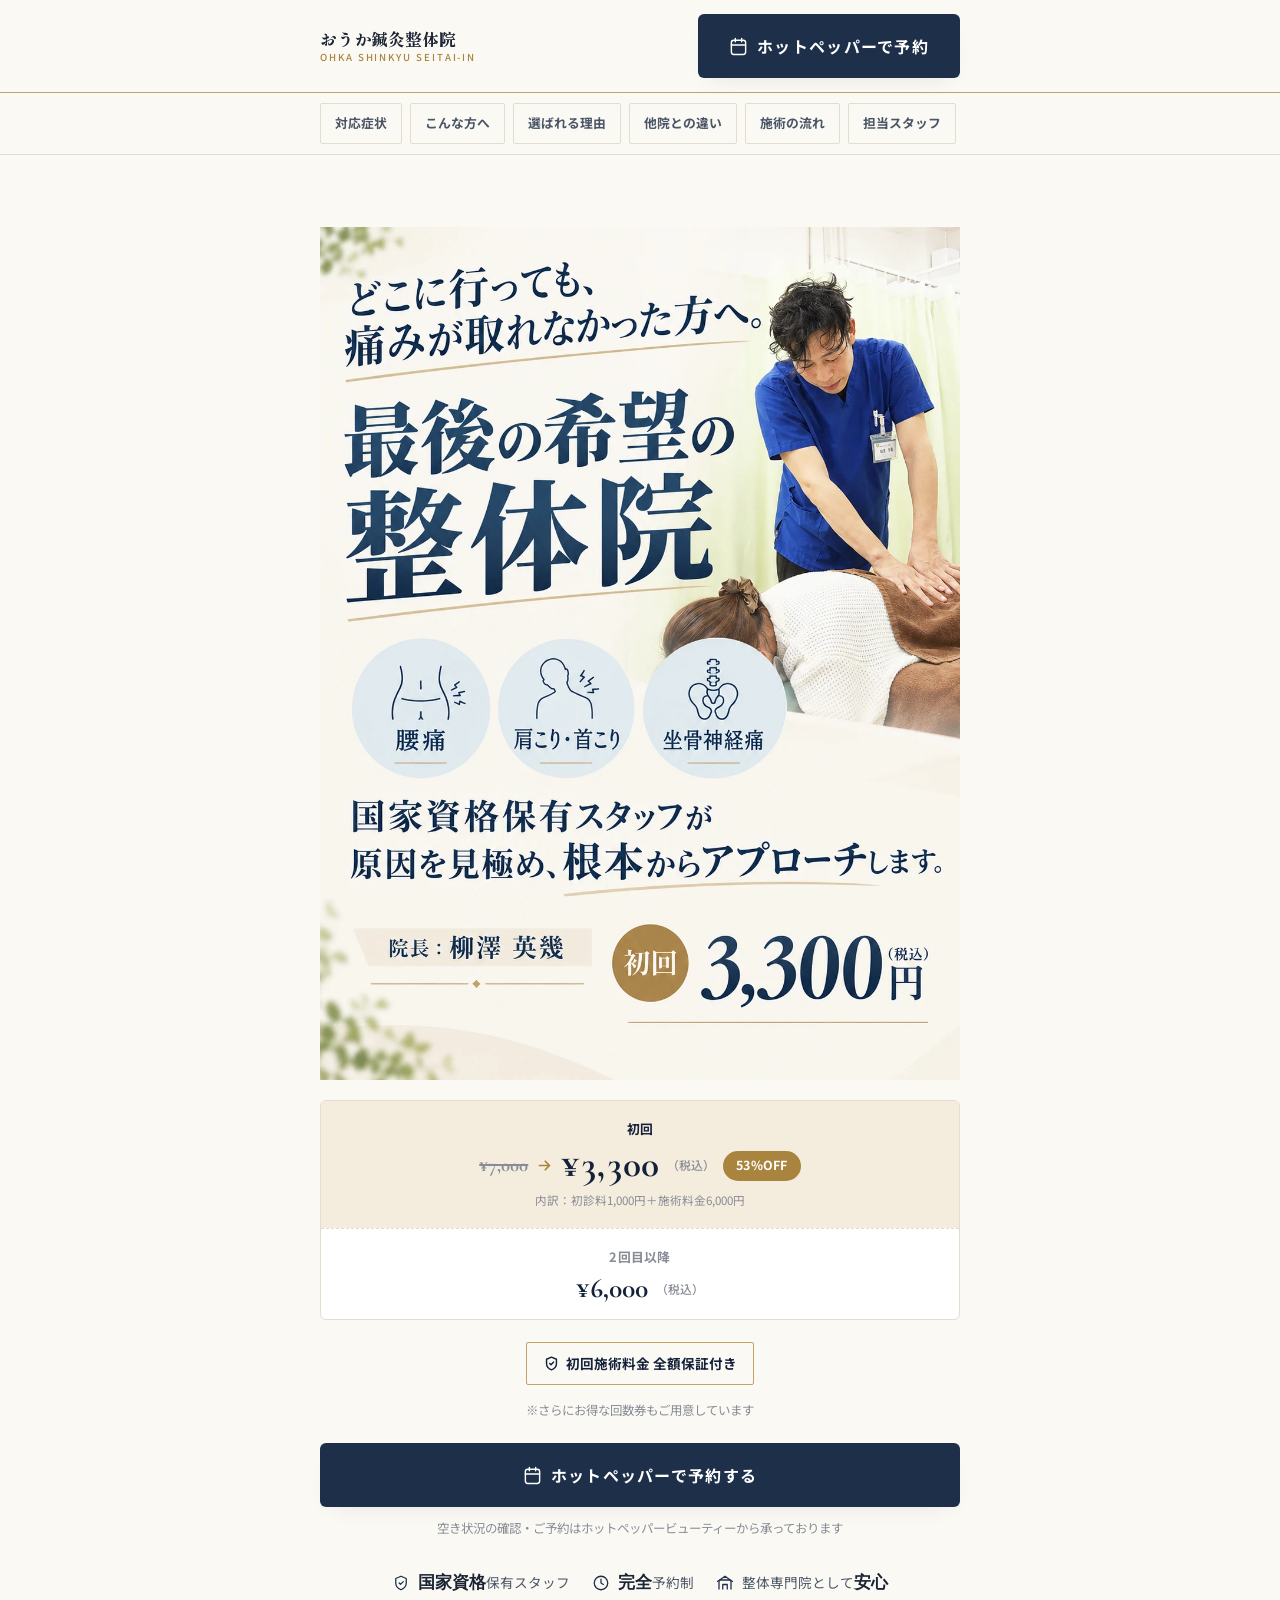
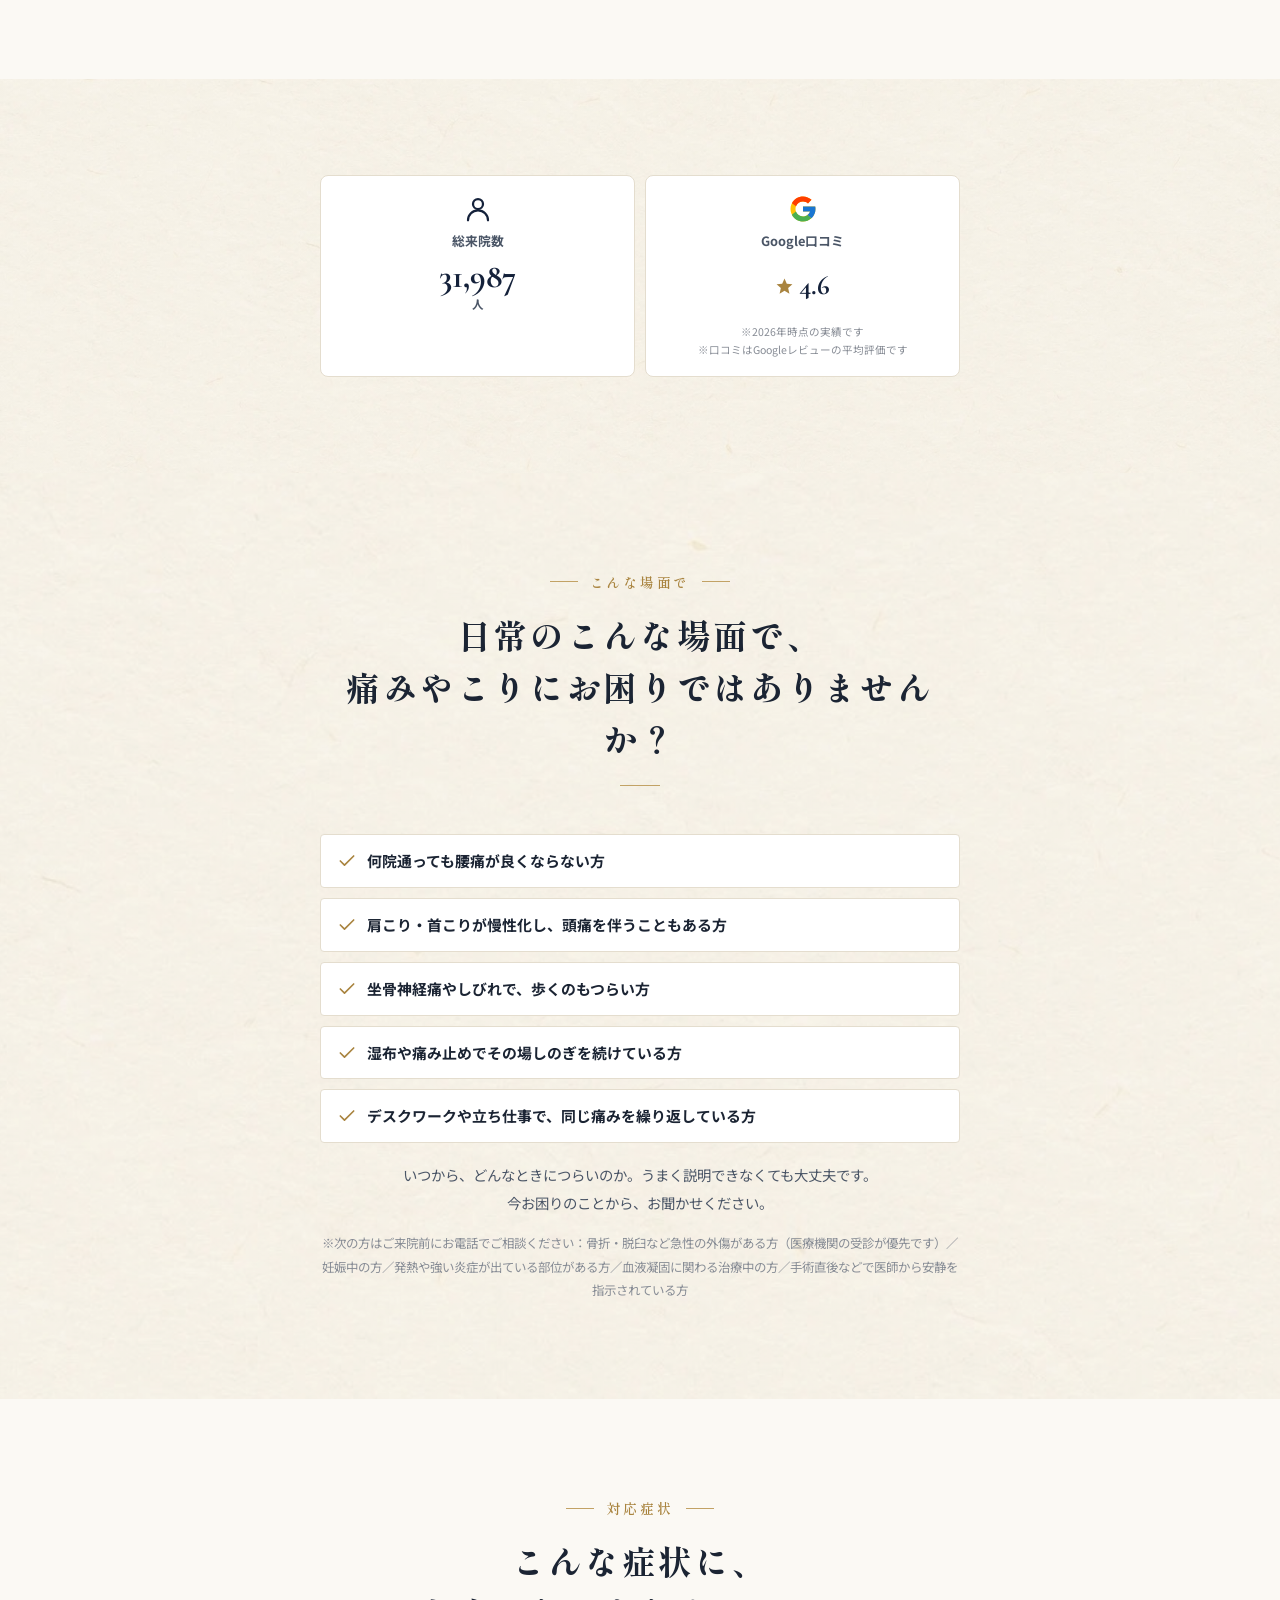
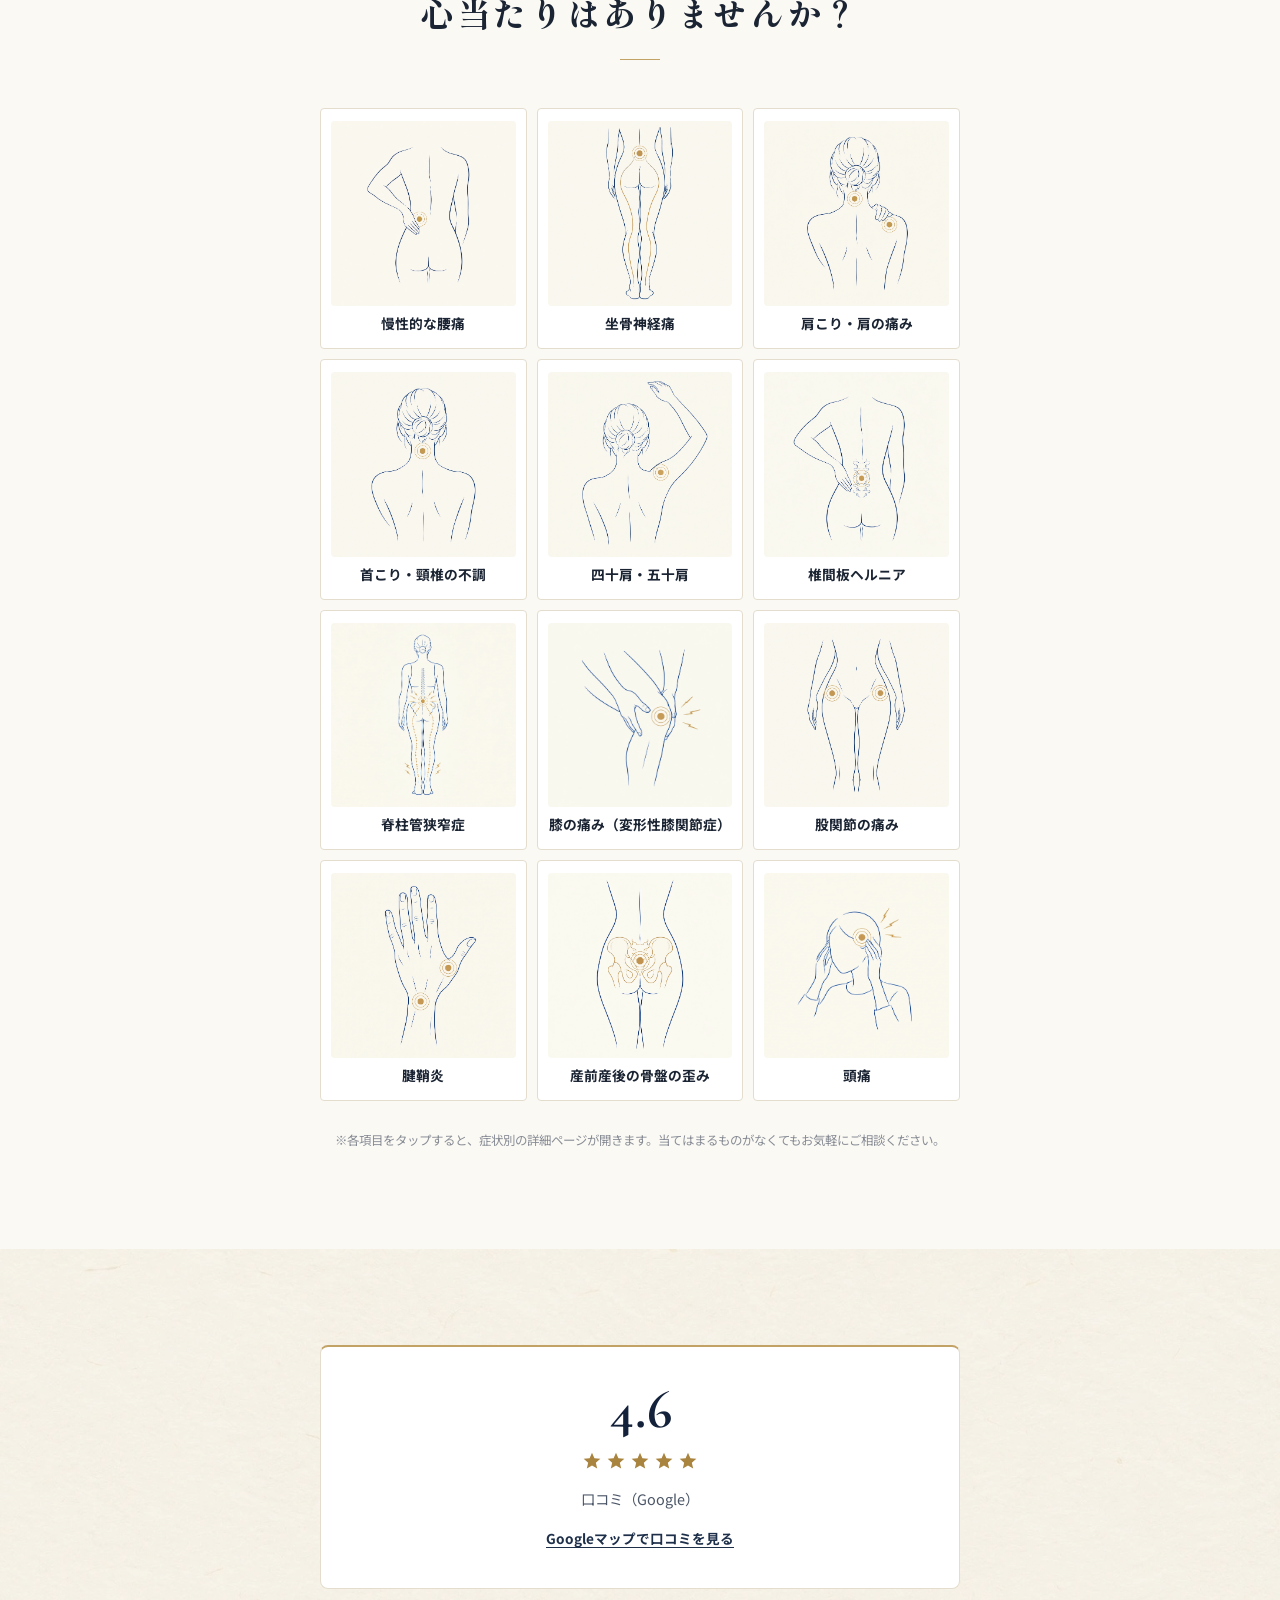
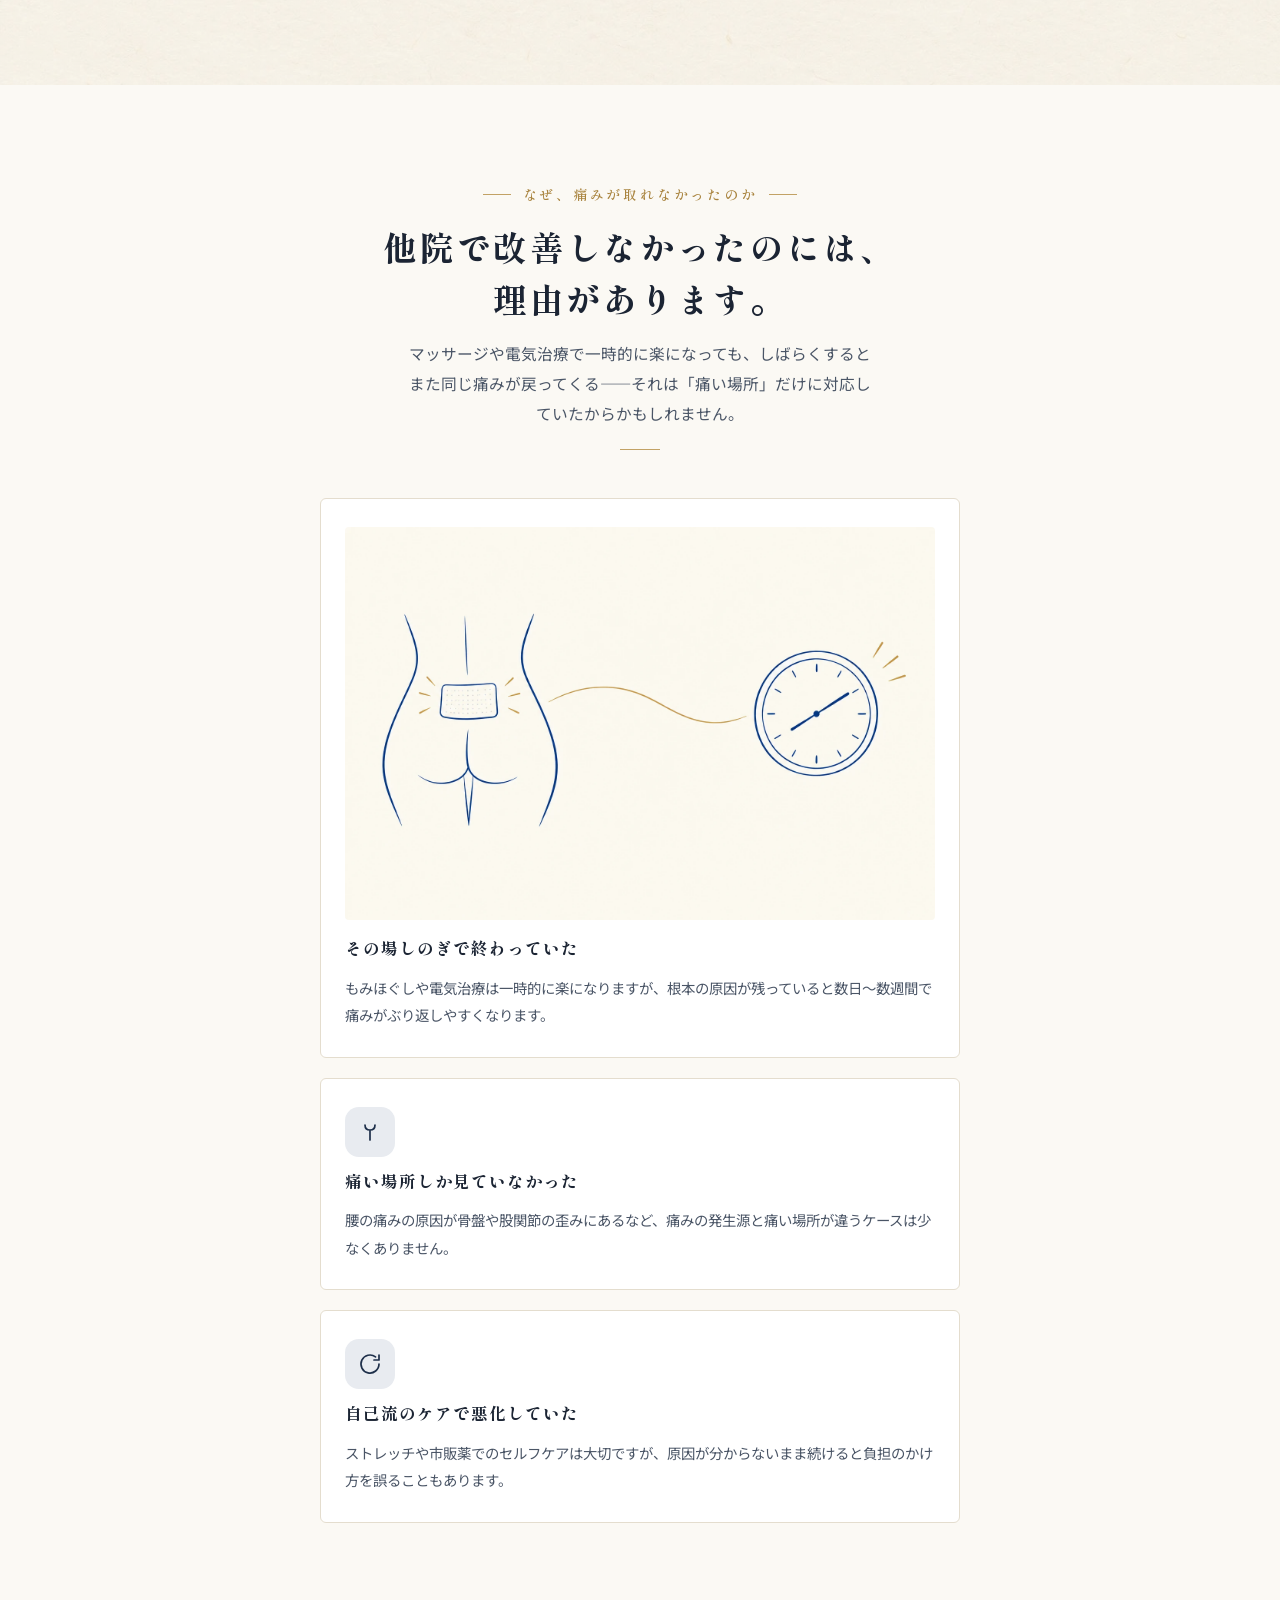
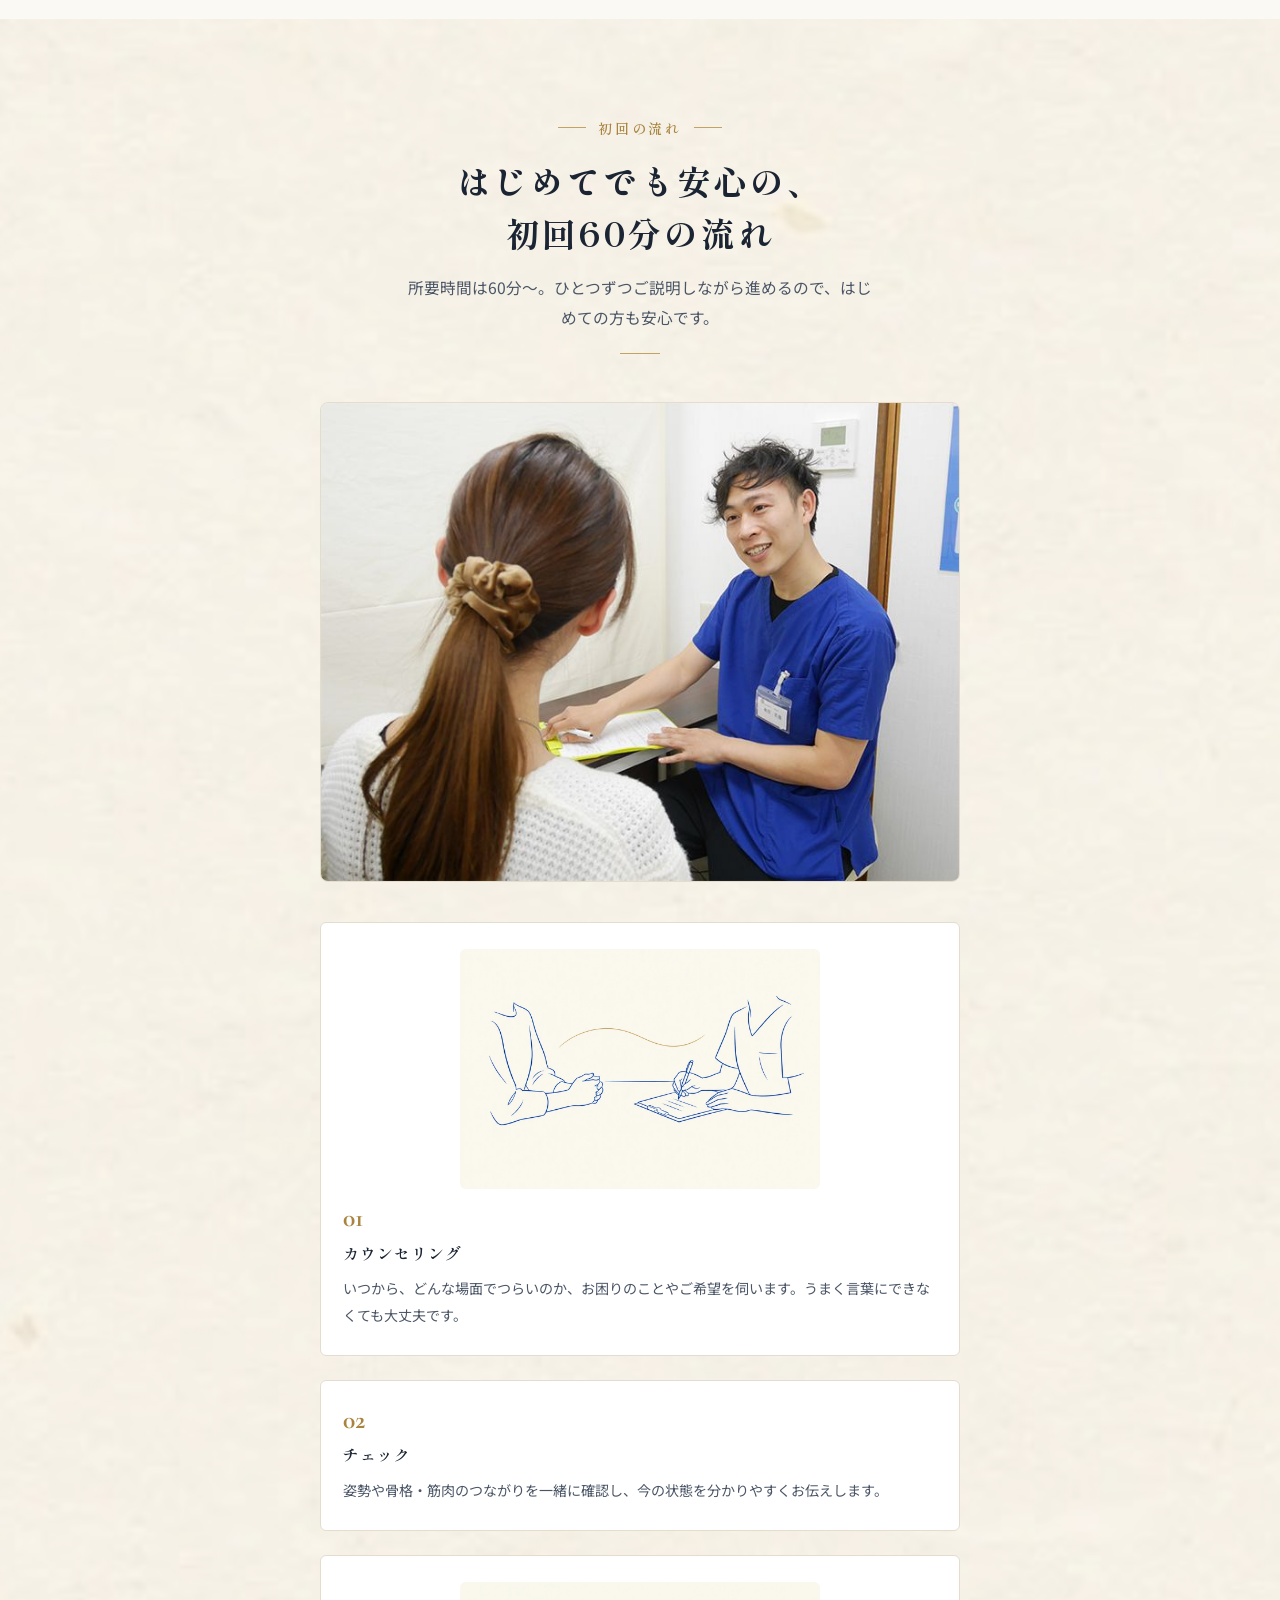
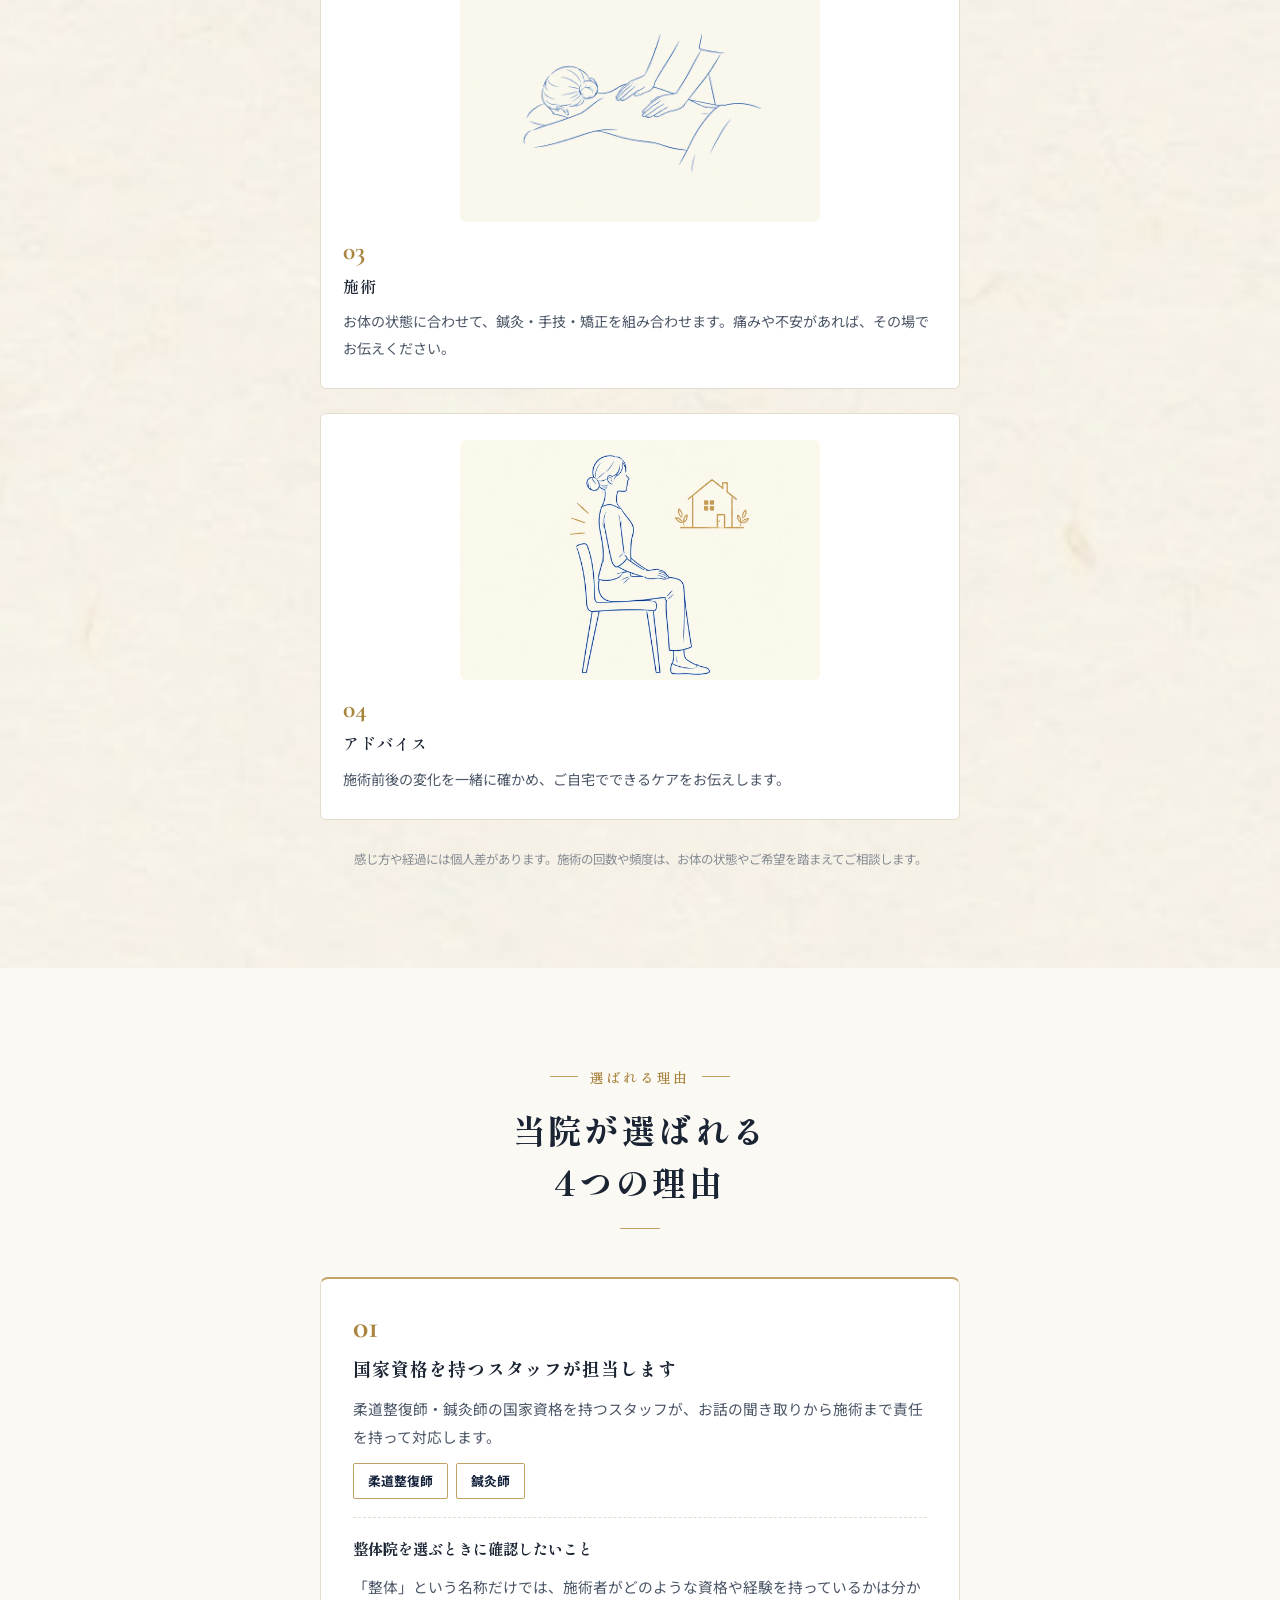
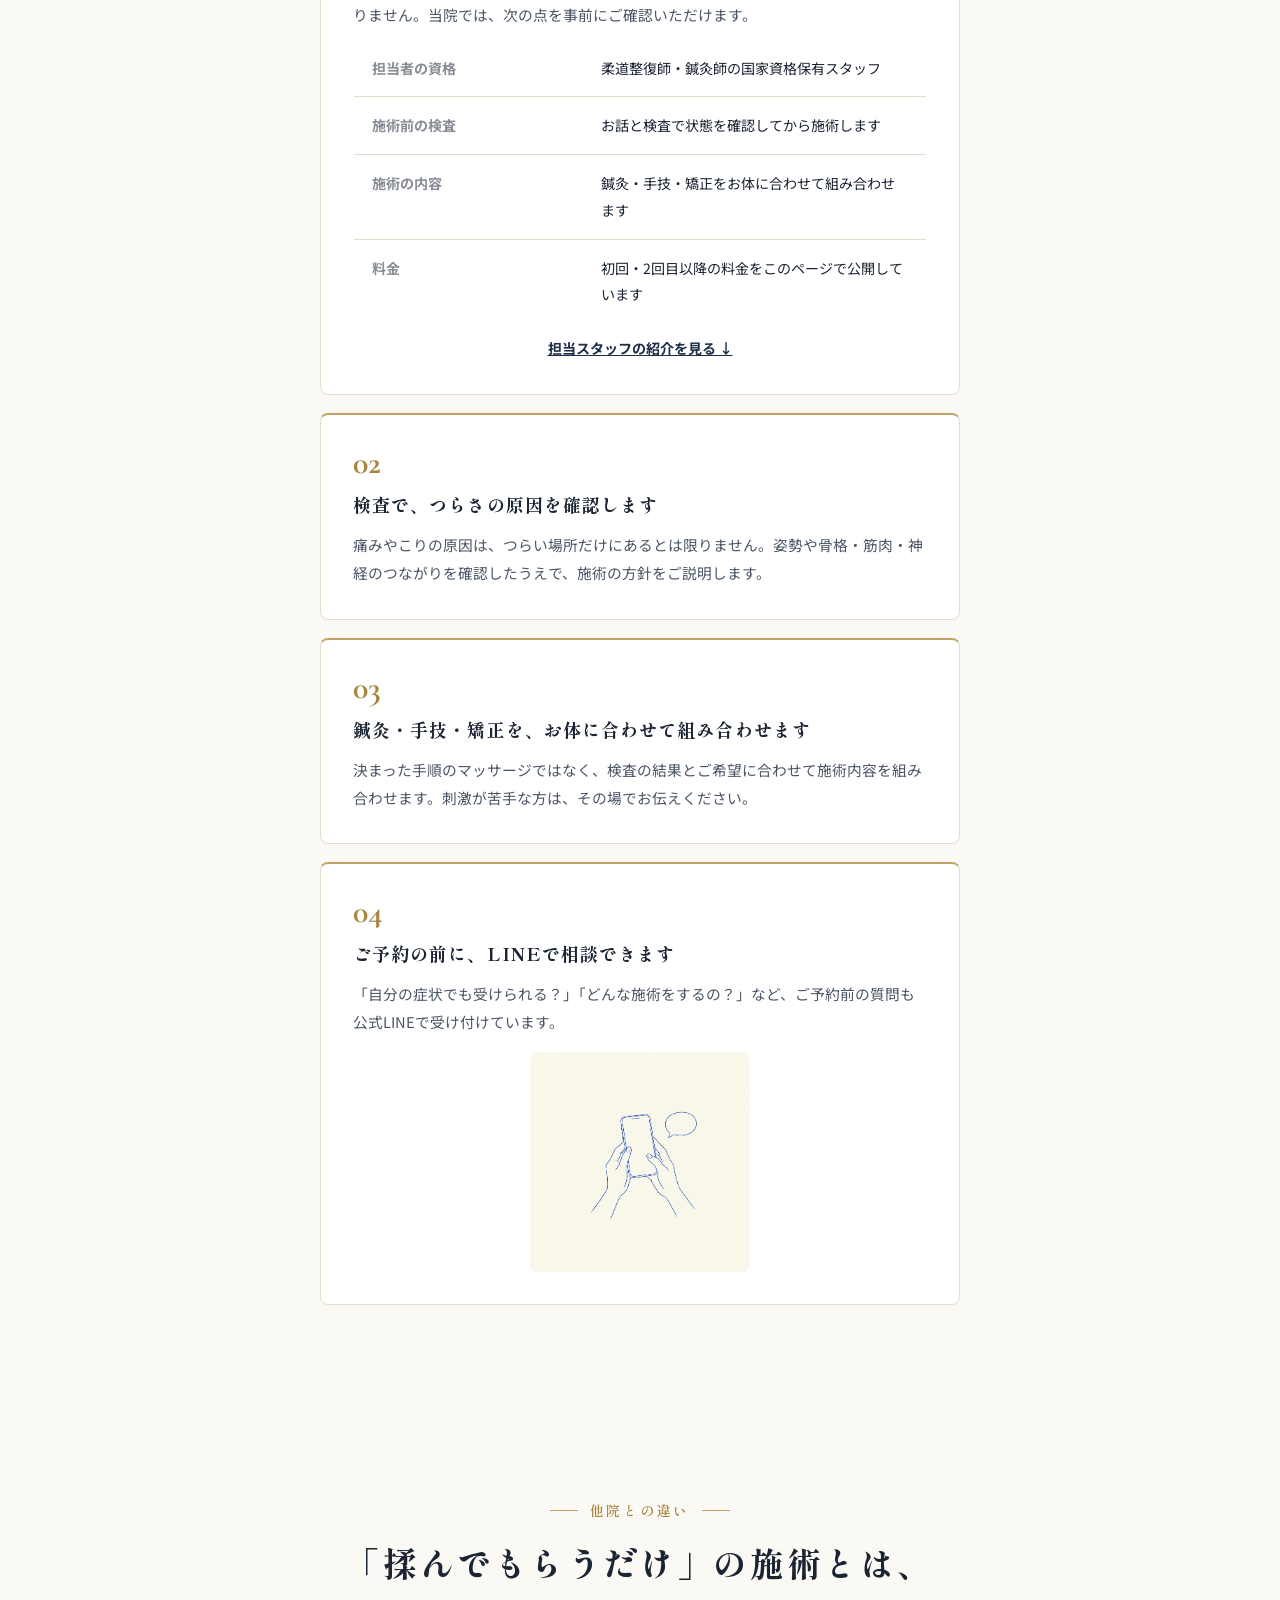
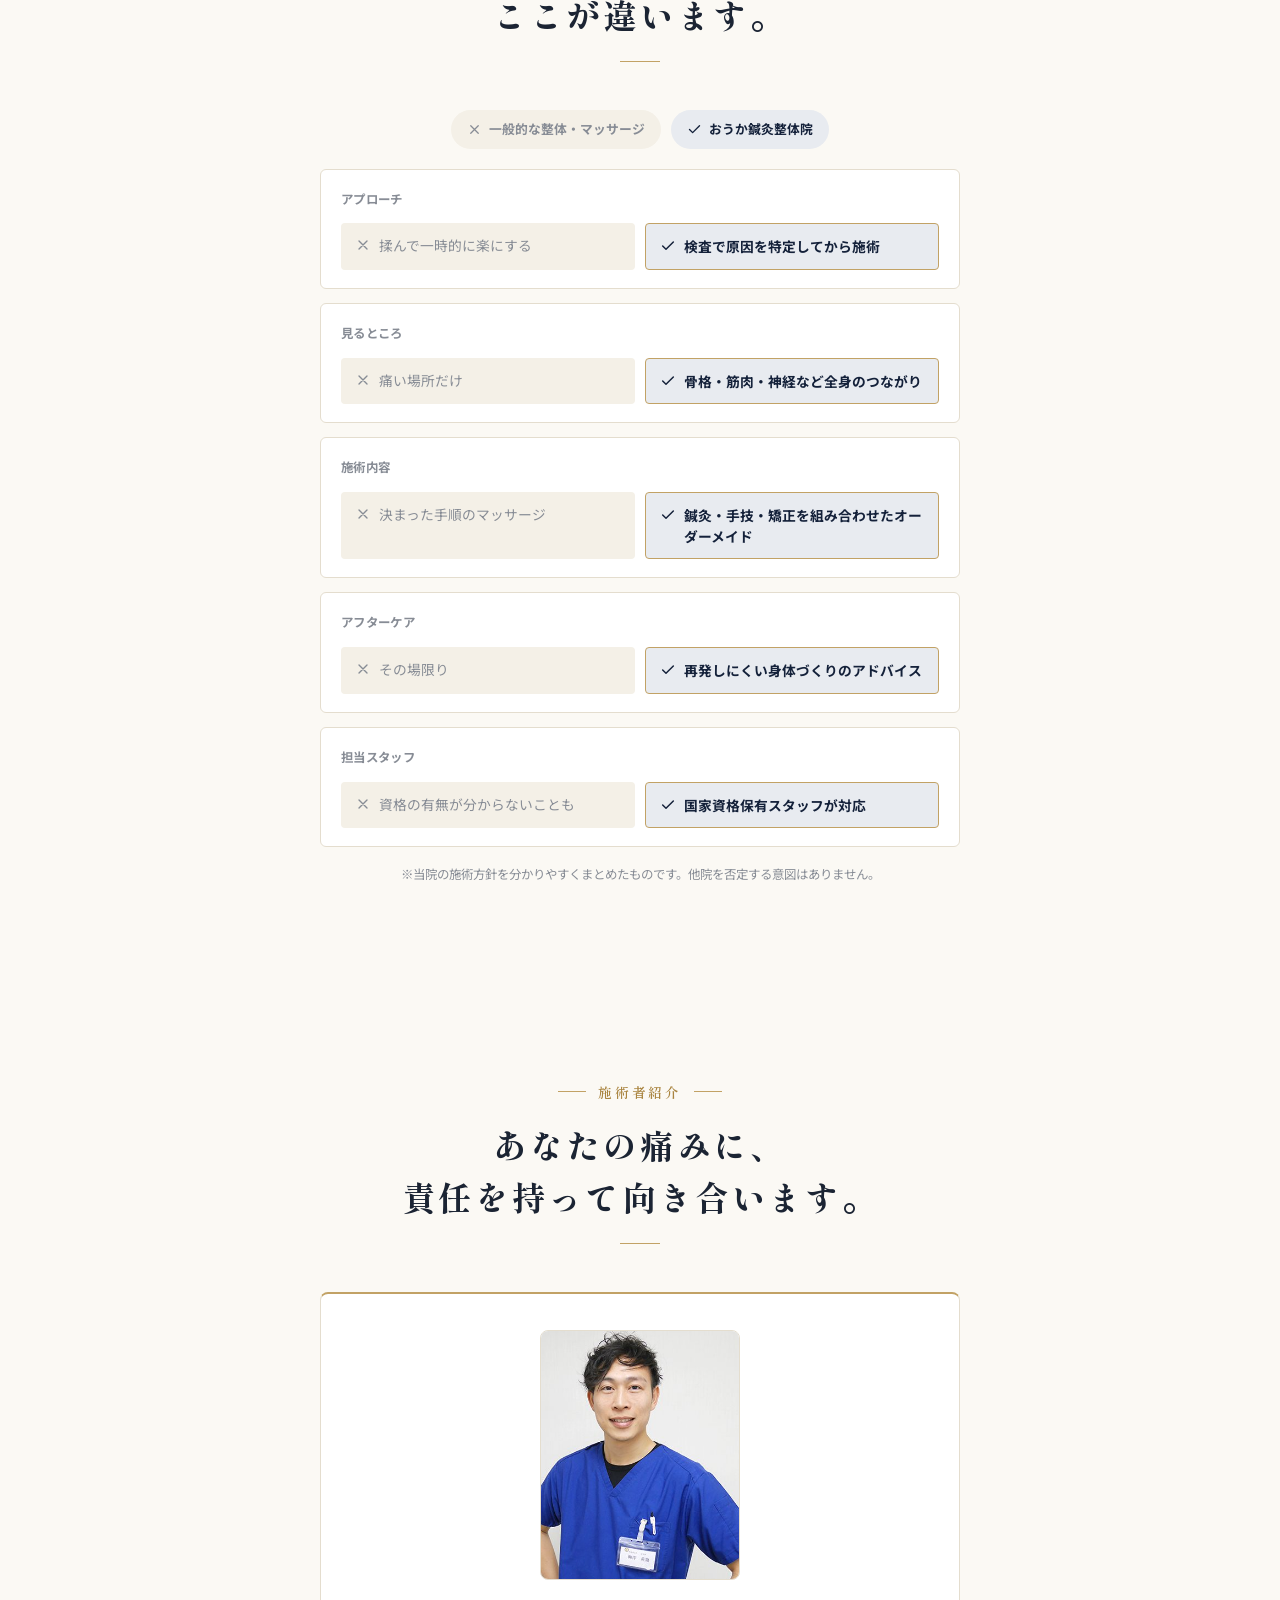
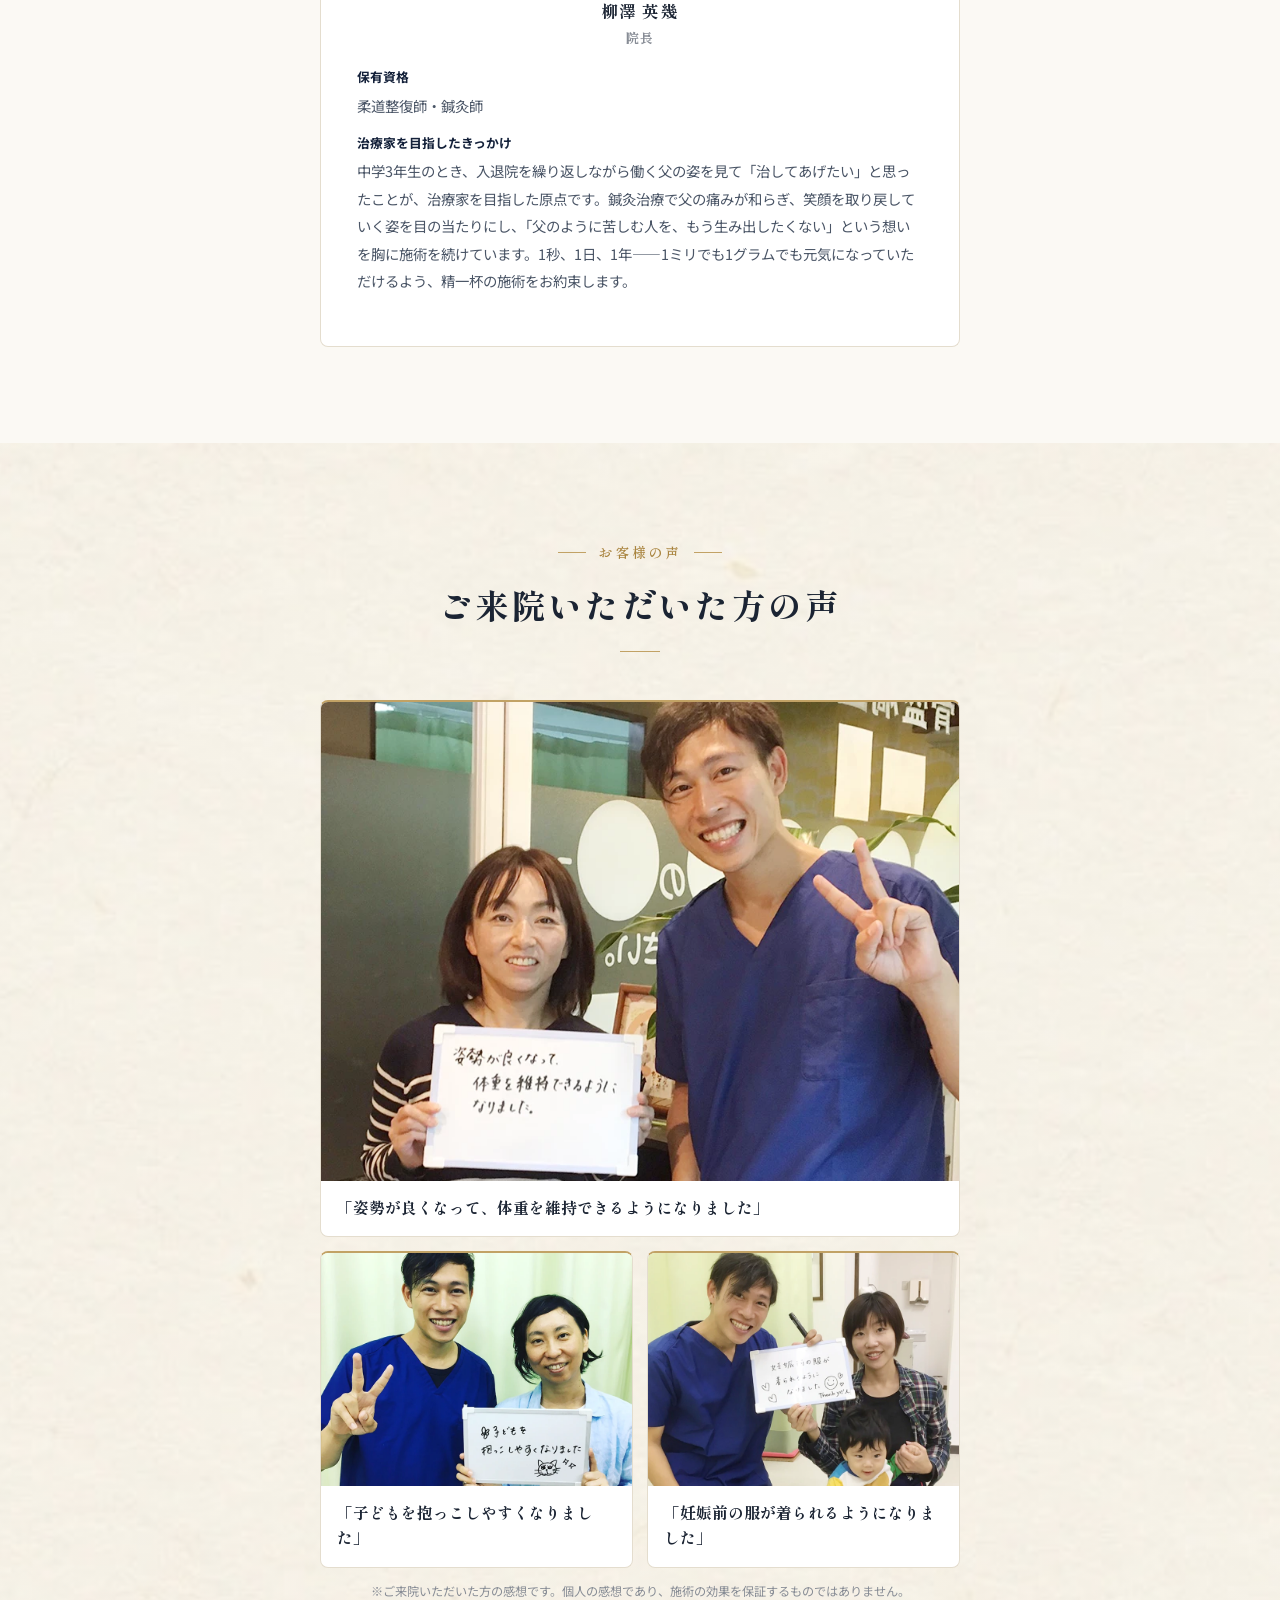
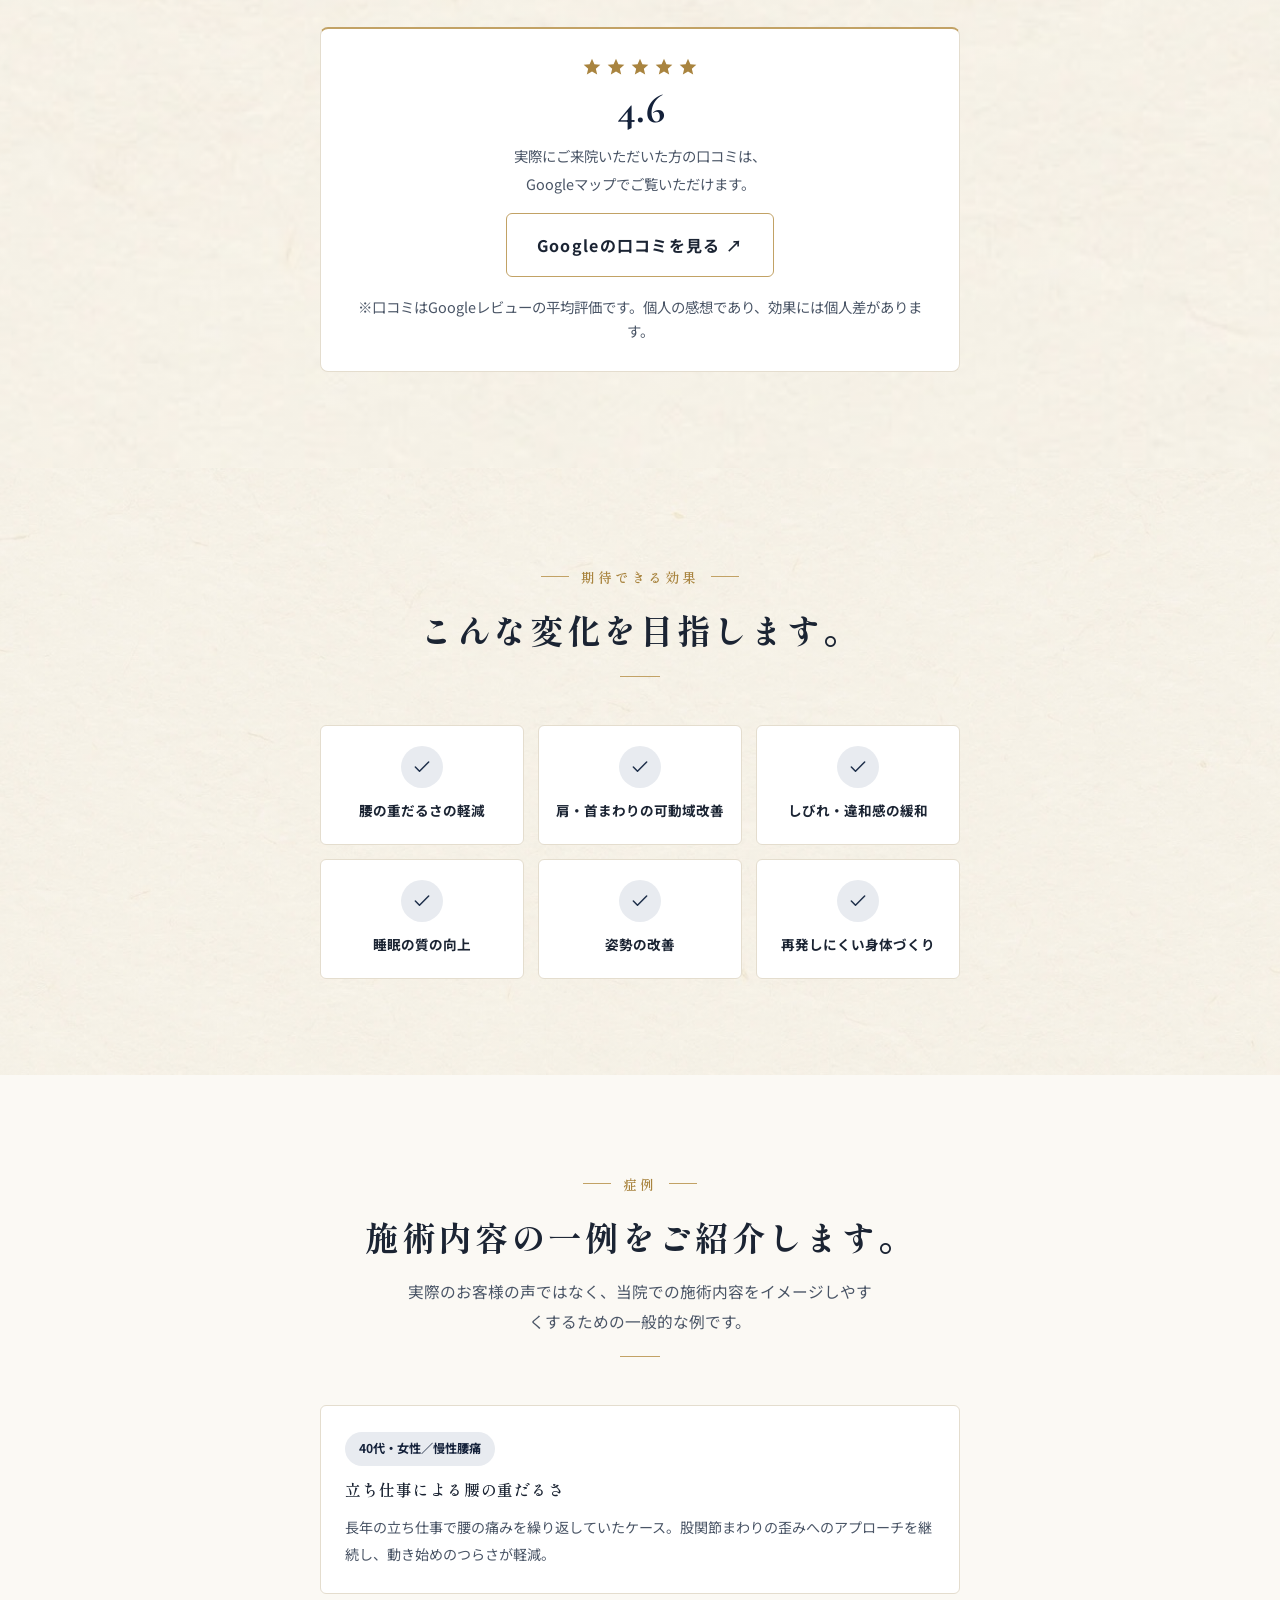
==== commit 4fb1b80b: "匠テーマ・イラスト・お客様の声・予約リンク変更などを反映 Co-Authored-By: Claude Opus 5.5 <noreply@anthropic.com>" ====
--- a/index.html
+++ b/index.html
@@ -450,12 +450,28 @@
 .visit-card h3{font-size:.98rem;margin-bottom:6px;}
 .visit-card p{font-size:.86rem;color:var(--ink-soft);}
 
+.hero-copy-img{width:100%;max-width:480px;height:auto;display:block;margin:0 auto;}
+.visually-hidden{position:absolute;width:1px;height:1px;padding:0;margin:-1px;overflow:hidden;clip:rect(0 0 0 0);white-space:nowrap;border:0;}
+/* 対応症状：アイコン付きカード（スマホ2列・PC3列） */
+#symptoms .concern-grid{grid-template-columns:repeat(2,1fr);gap:10px;}
+@media (min-width:700px){#symptoms .concern-grid{grid-template-columns:repeat(3,1fr);}}
+#symptoms .concern-item{flex-direction:column;gap:8px;padding:12px 10px 14px;text-align:center;}
+#symptoms .concern-item .chev{display:none;}
+#symptoms .concern-item p{font-size:.86rem;font-weight:700;color:var(--ink);line-height:1.45;}
+.concern-item .concern-icon{width:100%;aspect-ratio:1;height:auto;border-radius:var(--radius-s);background:var(--bg);object-fit:cover;display:block;}
+.concern-item .concern-icon-empty{display:flex;align-items:center;justify-content:center;color:var(--gold-line);border:1px dashed var(--border);}
+.concern-item .concern-icon-empty svg{width:28px;height:28px;}
+/* 初回の流れ：各ステップのイラスト */
+.step-item .step-img{display:block;width:100%;max-width:360px;aspect-ratio:3/2;object-fit:cover;height:auto;border-radius:var(--radius-m);margin:0 auto 6px;}
+.step-illust{display:block;width:100%;max-width:320px;height:auto;margin:0 auto 20px;border-radius:var(--radius-l);}
+.feature-illust{display:block;width:100%;max-width:220px;height:auto;margin:4px auto 0;border-radius:var(--radius-l);}
+.reason-illust{display:block;width:100%;height:auto;border-radius:var(--radius-s);margin-bottom:4px;}
 /* ---------- PC表示の横幅を640pxにそろえる（スマホ表示は変更なし） ---------- */
 @media (min-width:700px){
   :root{--col:640px;}
   main .wrap,.hero .wrap,.site-header .wrap,.mini-nav .wrap{max-width:var(--col);padding-inline:0;}
   main > section > :not(.wrap){max-width:var(--col);margin-inline:auto;}
-  .hero-alert,.symptom-visual,.hero-photo-wrap,.price-tiers,.hero-cta,
+  .hero-copy-img,.hero-alert,.symptom-visual,.hero-photo-wrap,.price-tiers,.hero-cta,
   .stats-row,.check-list,.concern-close,.table-note,.section-photo,
   .reason-photo,.reason-grid,.concern-grid,.who-grid,.compare-list,.step-list,.effect-grid,.case-grid,.table-wrap,
   .area-list,.area-note,.feature-list,.staff-card,.voice-box,.price-block,.flow-list,.flow-cta,
@@ -465,6 +481,97 @@
   .reason-photo{padding:8px;}
   main .wrap > .btn-line{max-width:var(--col)!important;}
 }
+
+/* ========== 匠テーマ（案2：紺と金）========== */
+:root{
+  --bg:#FBF9F4; --surface:#FFFFFF; --surface-alt:#F4F0E7; --surface-card:#FFFFFF;
+  --ink:#1B2433; --ink-soft:#4A5566; --ink-mute:#878C95; --border:#E4DDCE;
+  --accent:#1E2F4A; --accent-ink:#FFFFFF; --accent-soft:#E8EBF0; --accent-strong:#14213A;
+  --highlight:#A9843F; --highlight-soft:#F4ECDC; --shadow:rgba(20,33,58,0.14);
+  --gold-line:#C2A265;
+  --radius-s:4px; --radius-m:6px; --radius-l:8px;
+}
+@media (prefers-color-scheme: dark){
+  :root:not([data-theme="light"]){
+    --bg:#10151D; --surface:#161D28; --surface-alt:#1B2330; --surface-card:#161D28;
+    --ink:#EEE9DF; --ink-soft:#C6C0B4; --ink-mute:#8E8A82; --border:#2C3544;
+    --accent:#C9A866; --accent-ink:#10151D; --accent-soft:#2A2A24; --accent-strong:#E2C98F;
+    --highlight:#D4B176; --highlight-soft:#3A3122; --shadow:rgba(0,0,0,0.5); --gold-line:#8C7444;
+  }
+}
+:root[data-theme="dark"]{
+  --bg:#10151D; --surface:#161D28; --surface-alt:#1B2330; --surface-card:#161D28;
+  --ink:#EEE9DF; --ink-soft:#C6C0B4; --ink-mute:#8E8A82; --border:#2C3544;
+  --accent:#C9A866; --accent-ink:#10151D; --accent-soft:#2A2A24; --accent-strong:#E2C98F;
+  --highlight:#D4B176; --highlight-soft:#3A3122; --shadow:rgba(0,0,0,0.5); --gold-line:#8C7444;
+}
+
+/* 見出し：字間を広げ、小見出しは金の細線で挟む */
+h1,h2,h3{letter-spacing:.06em;}
+.section-head h2{letter-spacing:.08em;}
+.eyebrow{background:none;border-radius:0;padding:0;color:var(--highlight);font-family:"Shippori Mincho",serif;font-weight:600;font-size:.86rem;letter-spacing:.2em;gap:12px;}
+.eyebrow::before,.eyebrow::after{content:"";width:28px;height:1px;background:var(--gold-line);}
+.section-head::after{content:"";display:block;width:40px;height:1px;background:var(--gold-line);margin-top:6px;}
+
+/* ボタン：角を控えめに、上品に */
+.btn{border-radius:var(--radius-m);letter-spacing:.08em;}
+.btn-primary{box-shadow:0 10px 24px -14px var(--shadow);}
+.btn-outline{border-color:var(--gold-line);}
+
+/* カード：影を抑え、上辺に金の細線 */
+.feature-block,.staff-card,.voice-box,.price-block,.review-card{box-shadow:none;border-top:2px solid var(--gold-line);}
+.feature-block .feature-num,.step-num,.cause-num,.area-num{color:var(--highlight);}
+.flow-step .step-num{background:none;border:1px solid var(--gold-line);color:var(--highlight);}
+.check-list li svg,.concern-item svg,.who-list li::before{color:var(--highlight);}
+.who-list li::before{background:var(--gold-line);}
+.qual-tags span{background:none;border:1px solid var(--gold-line);color:var(--accent-strong);border-radius:2px;}
+.symptom-visual,.reason-photo,.section-photo,.access-photo,.access-map,.hero-photo{box-shadow:none;}
+.price-tier.featured{background:var(--highlight-soft);}
+.tier-after,.stat-number,.stat-rating,.review-score{color:var(--accent-strong);}
+.tier-off{background:var(--highlight);}
+.price-guarantee{background:none;border:1px solid var(--gold-line);color:var(--accent-strong);border-radius:2px;}
+.hero-badge{border-radius:2px;}
+.hero-badge .pct{border-radius:2px;}
+.compare-pill.us{border-color:var(--gold-line);}
+
+/* 最後の予約：紺の地に金の内枠 */
+.final-cta{position:relative;}
+.final-cta::before{content:"";position:absolute;inset:10px;border:1px solid var(--gold-line);border-radius:4px;pointer-events:none;}
+.final-cta .btn-primary{background:var(--accent-ink);color:var(--accent-strong);}
+
+/* 内側の枠がないセクションにも左右の余白 */
+main > section:not(.hero):not(:has(> .wrap)){padding-inline:clamp(20px,5vw,48px);}
+
+/* 帯のセクションに和紙の質感（ダークモードでは使わない） */
+.section-alt{background-color:var(--surface-alt);background-image:linear-gradient(color-mix(in srgb, var(--surface-alt) 45%, transparent),color-mix(in srgb, var(--surface-alt) 45%, transparent)),url("images/washi.jpg");background-size:cover;background-position:center;}
+@media (prefers-color-scheme: dark){:root:not([data-theme="light"]) .section-alt{background-image:none;}}
+:root[data-theme="dark"] .section-alt{background-image:none;}
+
+/* 最後の予約：線画の背景（紺と金のページのみ。ダークモードでは使わない） */
+.final-cta{background-color:#1F3150;}
+.cta-motif{display:block;width:150px;mix-blend-mode:lighten;height:auto;margin:6px auto calc(-1 * clamp(34px,6vw,56px) + 11px);}
+@media (prefers-color-scheme: dark){:root:not([data-theme="light"]) .final-cta{background-image:none;background-color:var(--accent);}}
+:root[data-theme="dark"] .final-cta{background-color:var(--accent);}
+:root[data-theme="dark"] .cta-motif{display:none;}
+
+/* お客様の声（写真） */
+.voice-grid{display:grid;grid-template-columns:1fr;gap:14px;max-width:var(--col,640px);margin:0 auto 12px;}
+@media (min-width:700px){.voice-grid{grid-template-columns:1fr 1fr;}.voice-card:first-child{grid-column:1/-1;}}
+.voice-card{margin:0;background:var(--surface-card);border:1px solid var(--border);border-top:2px solid var(--gold-line);border-radius:var(--radius-l);overflow:hidden;}
+.voice-card img{display:block;width:100%;height:auto;}
+.voice-card figcaption{padding:14px 16px 16px;font-family:"Shippori Mincho",serif;font-weight:700;font-size:.98rem;line-height:1.6;color:var(--ink);}
+.voice-note{max-width:var(--col,640px);margin:0 auto 24px;font-size:.76rem;color:var(--ink-mute);text-align:center;}
+
+/* ヘッダー・フッター */
+.site-header{border-bottom:1px solid var(--gold-line);}
+.logo small{color:var(--highlight);letter-spacing:.2em;}
+.mini-nav a{border-radius:2px;background:none;border:1px solid var(--border);}
+.mini-nav a:hover{border-color:var(--gold-line);background:none;color:var(--accent-strong);}
+.site-footer{background:var(--footer-bg,#14213A);color:#EEE9DF;}
+.site-footer .logo{color:#EEE9DF;}
+.footer-info,.footer-info a{color:#D9D2C4;}
+.sticky-btn.primary{border-radius:var(--radius-m);}
+.sticky-btn{border-radius:var(--radius-m);}
 </style>
 </head>
 <body>
@@ -473,7 +580,7 @@
   <header class="site-header">
     <div class="wrap">
       <a href="#top" class="logo">おうか鍼灸整体院<small>OHKA SHINKYU SEITAI-IN</small></a>
-      <a href="https://beauty.hotpepper.jp/CSP/kr/reserve/?storeId=H000785185&couponId=CP00000012103397&add=0" class="btn btn-primary js-reserve">
+      <a href="https://beauty.hotpepper.jp/kr/slnH000785185/coupon/" class="btn btn-primary js-reserve">
         <svg viewBox="0 0 24 24" fill="none" stroke="currentColor" stroke-width="1.8" stroke-linecap="round" stroke-linejoin="round"><rect x="3" y="4" width="18" height="18" rx="3"/><path d="M16 2v4M8 2v4M3 10h18"/></svg>
         ホットペッパーで予約
       </a>
@@ -501,20 +608,8 @@
 
   <section class="hero">
     <div class="wrap">
-      <p class="hero-alert">整形外科・整骨院・整体院に通っているのに、変わらない身体の痛み……諦めないでください。</p>
-      <div class="hero-badge"><span class="pct">53%OFF</span>初回¥3,300でご案内</div>
-      <p class="hero-eyebrow-line">どこに行っても、痛みが取れなかった方へ。</p>
-      <h1><em>最後の希望</em>の<br>整体院。</h1>
-      <p class="lead">腰痛・肩こり首こり・坐骨神経痛――国家資格保有スタッフが<strong class="hl">原因を見極め、根本からアプローチ</strong>します。</p>
-
-      <div class="hero-photo-wrap">
-        <img src="[data-uri]" alt="おうか鍼灸整体院での施術の様子" class="hero-photo">
-        <div class="photo-badge">
-          <span class="tag">他院で改善しなかった症状に特化</span>
-          <span class="name">おうか鍼灸整体院</span>
-          <span class="role">院長　柳澤 英幾</span>
-        </div>
-      </div>
+      <h1 class="visually-hidden">最後の希望の整体院。</h1>
+      <img src="hero-copy.webp" class="hero-copy-img" width="1086" height="1448" fetchpriority="high" alt="どこに行っても、痛みが取れなかった方へ。最後の希望の整体院。腰痛・肩こり首こり・坐骨神経痛。国家資格保有スタッフが原因を見極め、根本からアプローチします。院長：柳澤 英幾。初回3,300円（税込）。">
 
       <div class="price-tiers">
         <div class="price-tier featured">
@@ -541,7 +636,7 @@
       <p class="cta-note" style="margin-top:-6px;">※さらにお得な回数券もご用意しています</p>
 
       <div class="hero-cta">
-        <a href="https://beauty.hotpepper.jp/CSP/kr/reserve/?storeId=H000785185&couponId=CP00000012103397&add=0" class="btn btn-primary btn-wide js-reserve">
+        <a href="https://beauty.hotpepper.jp/kr/slnH000785185/coupon/" class="btn btn-primary btn-wide js-reserve">
           <svg viewBox="0 0 24 24" fill="none" stroke="currentColor" stroke-width="1.8" stroke-linecap="round" stroke-linejoin="round"><rect x="3" y="4" width="18" height="18" rx="3"/><path d="M16 2v4M8 2v4M3 10h18"/></svg>
           ホットペッパーで予約する
         </a>
@@ -609,18 +704,18 @@
       <h2>こんな症状に、<br>心当たりはありませんか？</h2>
     </div>
     <div class="concern-grid">
-      <a class="concern-item" href="youtsu/"><svg viewBox="0 0 24 24" fill="none" stroke="currentColor" stroke-width="2" stroke-linecap="round" stroke-linejoin="round"><path d="M20 6 9 17l-5-5"/></svg><p>慢性的な腰痛</p><svg class="chev" viewBox="0 0 24 24" fill="none" stroke="currentColor" stroke-width="2" stroke-linecap="round" stroke-linejoin="round"><path d="M9 6l6 6-6 6"/></svg></a>
-      <a class="concern-item" href="zakotsu/"><svg viewBox="0 0 24 24" fill="none" stroke="currentColor" stroke-width="2" stroke-linecap="round" stroke-linejoin="round"><path d="M20 6 9 17l-5-5"/></svg><p>坐骨神経痛</p><svg class="chev" viewBox="0 0 24 24" fill="none" stroke="currentColor" stroke-width="2" stroke-linecap="round" stroke-linejoin="round"><path d="M9 6l6 6-6 6"/></svg></a>
-      <a class="concern-item" href="katakori/"><svg viewBox="0 0 24 24" fill="none" stroke="currentColor" stroke-width="2" stroke-linecap="round" stroke-linejoin="round"><path d="M20 6 9 17l-5-5"/></svg><p>肩こり・肩の痛み</p><svg class="chev" viewBox="0 0 24 24" fill="none" stroke="currentColor" stroke-width="2" stroke-linecap="round" stroke-linejoin="round"><path d="M9 6l6 6-6 6"/></svg></a>
-      <a class="concern-item" href="kubikori-keitsui/"><svg viewBox="0 0 24 24" fill="none" stroke="currentColor" stroke-width="2" stroke-linecap="round" stroke-linejoin="round"><path d="M20 6 9 17l-5-5"/></svg><p>首こり・頸椎の不調</p><svg class="chev" viewBox="0 0 24 24" fill="none" stroke="currentColor" stroke-width="2" stroke-linecap="round" stroke-linejoin="round"><path d="M9 6l6 6-6 6"/></svg></a>
-      <a class="concern-item" href="shijukata-gojukata/"><svg viewBox="0 0 24 24" fill="none" stroke="currentColor" stroke-width="2" stroke-linecap="round" stroke-linejoin="round"><path d="M20 6 9 17l-5-5"/></svg><p>四十肩・五十肩</p><svg class="chev" viewBox="0 0 24 24" fill="none" stroke="currentColor" stroke-width="2" stroke-linecap="round" stroke-linejoin="round"><path d="M9 6l6 6-6 6"/></svg></a>
-      <a class="concern-item" href="herunia/"><svg viewBox="0 0 24 24" fill="none" stroke="currentColor" stroke-width="2" stroke-linecap="round" stroke-linejoin="round"><path d="M20 6 9 17l-5-5"/></svg><p>椎間板ヘルニア</p><svg class="chev" viewBox="0 0 24 24" fill="none" stroke="currentColor" stroke-width="2" stroke-linecap="round" stroke-linejoin="round"><path d="M9 6l6 6-6 6"/></svg></a>
-      <a class="concern-item" href="sekichukan-kyosakusho/"><svg viewBox="0 0 24 24" fill="none" stroke="currentColor" stroke-width="2" stroke-linecap="round" stroke-linejoin="round"><path d="M20 6 9 17l-5-5"/></svg><p>脊柱管狭窄症</p><svg class="chev" viewBox="0 0 24 24" fill="none" stroke="currentColor" stroke-width="2" stroke-linecap="round" stroke-linejoin="round"><path d="M9 6l6 6-6 6"/></svg></a>
-      <a class="concern-item" href="hiza/"><svg viewBox="0 0 24 24" fill="none" stroke="currentColor" stroke-width="2" stroke-linecap="round" stroke-linejoin="round"><path d="M20 6 9 17l-5-5"/></svg><p>膝の痛み（変形性膝関節症）</p><svg class="chev" viewBox="0 0 24 24" fill="none" stroke="currentColor" stroke-width="2" stroke-linecap="round" stroke-linejoin="round"><path d="M9 6l6 6-6 6"/></svg></a>
-      <a class="concern-item" href="kokansetsu/"><svg viewBox="0 0 24 24" fill="none" stroke="currentColor" stroke-width="2" stroke-linecap="round" stroke-linejoin="round"><path d="M20 6 9 17l-5-5"/></svg><p>股関節の痛み</p><svg class="chev" viewBox="0 0 24 24" fill="none" stroke="currentColor" stroke-width="2" stroke-linecap="round" stroke-linejoin="round"><path d="M9 6l6 6-6 6"/></svg></a>
-      <a class="concern-item" href="kenshouen/"><svg viewBox="0 0 24 24" fill="none" stroke="currentColor" stroke-width="2" stroke-linecap="round" stroke-linejoin="round"><path d="M20 6 9 17l-5-5"/></svg><p>腱鞘炎</p><svg class="chev" viewBox="0 0 24 24" fill="none" stroke="currentColor" stroke-width="2" stroke-linecap="round" stroke-linejoin="round"><path d="M9 6l6 6-6 6"/></svg></a>
-      <a class="concern-item" href="sango-kyosei/"><svg viewBox="0 0 24 24" fill="none" stroke="currentColor" stroke-width="2" stroke-linecap="round" stroke-linejoin="round"><path d="M20 6 9 17l-5-5"/></svg><p>産前産後の骨盤の歪み</p><svg class="chev" viewBox="0 0 24 24" fill="none" stroke="currentColor" stroke-width="2" stroke-linecap="round" stroke-linejoin="round"><path d="M9 6l6 6-6 6"/></svg></a>
-      <a class="concern-item" href="zutsu/"><svg viewBox="0 0 24 24" fill="none" stroke="currentColor" stroke-width="2" stroke-linecap="round" stroke-linejoin="round"><path d="M20 6 9 17l-5-5"/></svg><p>頭痛</p><svg class="chev" viewBox="0 0 24 24" fill="none" stroke="currentColor" stroke-width="2" stroke-linecap="round" stroke-linejoin="round"><path d="M9 6l6 6-6 6"/></svg></a>
+      <a class="concern-item" href="youtsu/"><img class="concern-icon" src="icons/youtsu.webp" width="1254" height="1254" loading="lazy" alt=""><p>慢性的な腰痛</p><svg class="chev" viewBox="0 0 24 24" fill="none" stroke="currentColor" stroke-width="2" stroke-linecap="round" stroke-linejoin="round"><path d="M9 6l6 6-6 6"/></svg></a>
+      <a class="concern-item" href="zakotsu/"><img class="concern-icon" src="icons/zakotsu.webp" width="1254" height="1254" loading="lazy" alt=""><p>坐骨神経痛</p><svg class="chev" viewBox="0 0 24 24" fill="none" stroke="currentColor" stroke-width="2" stroke-linecap="round" stroke-linejoin="round"><path d="M9 6l6 6-6 6"/></svg></a>
+      <a class="concern-item" href="katakori/"><img class="concern-icon" src="icons/katakori.webp" width="1254" height="1254" loading="lazy" alt=""><p>肩こり・肩の痛み</p><svg class="chev" viewBox="0 0 24 24" fill="none" stroke="currentColor" stroke-width="2" stroke-linecap="round" stroke-linejoin="round"><path d="M9 6l6 6-6 6"/></svg></a>
+      <a class="concern-item" href="kubikori-keitsui/"><img class="concern-icon" src="icons/kubikori-keitsui.webp" width="1254" height="1254" loading="lazy" alt=""><p>首こり・頸椎の不調</p><svg class="chev" viewBox="0 0 24 24" fill="none" stroke="currentColor" stroke-width="2" stroke-linecap="round" stroke-linejoin="round"><path d="M9 6l6 6-6 6"/></svg></a>
+      <a class="concern-item" href="shijukata-gojukata/"><img class="concern-icon" src="icons/shijukata-gojukata.webp" width="1254" height="1254" loading="lazy" alt=""><p>四十肩・五十肩</p><svg class="chev" viewBox="0 0 24 24" fill="none" stroke="currentColor" stroke-width="2" stroke-linecap="round" stroke-linejoin="round"><path d="M9 6l6 6-6 6"/></svg></a>
+      <a class="concern-item" href="herunia/"><img class="concern-icon" src="icons/herunia.webp" width="1254" height="1254" loading="lazy" alt=""><p>椎間板ヘルニア</p><svg class="chev" viewBox="0 0 24 24" fill="none" stroke="currentColor" stroke-width="2" stroke-linecap="round" stroke-linejoin="round"><path d="M9 6l6 6-6 6"/></svg></a>
+      <a class="concern-item" href="sekichukan-kyosakusho/"><img class="concern-icon" src="icons/sekichukan-kyosakusho.webp" width="1536" height="1024" loading="lazy" alt=""><p>脊柱管狭窄症</p><svg class="chev" viewBox="0 0 24 24" fill="none" stroke="currentColor" stroke-width="2" stroke-linecap="round" stroke-linejoin="round"><path d="M9 6l6 6-6 6"/></svg></a>
+      <a class="concern-item" href="hiza/"><img class="concern-icon" src="icons/hiza.webp" width="1254" height="1254" loading="lazy" alt=""><p>膝の痛み（変形性膝関節症）</p><svg class="chev" viewBox="0 0 24 24" fill="none" stroke="currentColor" stroke-width="2" stroke-linecap="round" stroke-linejoin="round"><path d="M9 6l6 6-6 6"/></svg></a>
+      <a class="concern-item" href="kokansetsu/"><img class="concern-icon" src="icons/kokansetsu.webp" width="1254" height="1254" loading="lazy" alt=""><p>股関節の痛み</p><svg class="chev" viewBox="0 0 24 24" fill="none" stroke="currentColor" stroke-width="2" stroke-linecap="round" stroke-linejoin="round"><path d="M9 6l6 6-6 6"/></svg></a>
+      <a class="concern-item" href="kenshouen/"><img class="concern-icon" src="icons/kenshouen.webp" width="1254" height="1254" loading="lazy" alt=""><p>腱鞘炎</p><svg class="chev" viewBox="0 0 24 24" fill="none" stroke="currentColor" stroke-width="2" stroke-linecap="round" stroke-linejoin="round"><path d="M9 6l6 6-6 6"/></svg></a>
+      <a class="concern-item" href="sango-kyosei/"><img class="concern-icon" src="icons/sango-kyosei.webp" width="1254" height="1254" loading="lazy" alt=""><p>産前産後の骨盤の歪み</p><svg class="chev" viewBox="0 0 24 24" fill="none" stroke="currentColor" stroke-width="2" stroke-linecap="round" stroke-linejoin="round"><path d="M9 6l6 6-6 6"/></svg></a>
+      <a class="concern-item" href="zutsu/"><img class="concern-icon" src="icons/zutsu.webp" width="1254" height="1254" loading="lazy" alt=""><p>頭痛</p><svg class="chev" viewBox="0 0 24 24" fill="none" stroke="currentColor" stroke-width="2" stroke-linecap="round" stroke-linejoin="round"><path d="M9 6l6 6-6 6"/></svg></a>
     </div>
     <p class="step-caveat">※各項目をタップすると、症状別の詳細ページが開きます。当てはまるものがなくてもお気軽にご相談ください。</p>
   </section>
@@ -650,9 +745,7 @@
     </div>
     <div class="reason-grid">
       <div class="reason-card">
-        <div class="icon-badge">
-          <svg viewBox="0 0 24 24" fill="none" stroke="currentColor" stroke-width="1.7" stroke-linecap="round" stroke-linejoin="round"><path d="M12 8v4l3 2"/><circle cx="12" cy="12" r="9"/></svg>
-        </div>
+        <img class="reason-illust" src="images/cause-temporary.webp" width="1536" height="1024" loading="lazy" alt="">
         <h3>その場しのぎで終わっていた</h3>
         <p>もみほぐしや電気治療は一時的に楽になりますが、根本の原因が残っていると数日〜数週間で痛みがぶり返しやすくなります。</p>
       </div>
@@ -677,32 +770,35 @@
     <div class="wrap">
     <div class="section-head">
       <span class="eyebrow">初回の流れ</span>
-      <h2>初回の過ごし方</h2>
-      <p class="lead">初回は60分〜。お話と検査から始め、施術後の変化まで一緒に確認します。</p>
+      <h2>はじめてでも安心の、<br>初回60分の流れ</h2>
+      <p class="lead">所要時間は60分〜。ひとつずつご説明しながら進めるので、はじめての方も安心です。</p>
     </div>
     <div class="section-photo">
       <img src="[data-uri]" alt="丁寧なカウンセリングの様子">
     </div>
     <div class="step-list step-list-4">
       <div class="step-item">
+        <img class="step-img" src="images/counseling.webp" width="1254" height="1254" loading="lazy" alt="">
         <span class="step-num">01</span>
-        <h3>お話を伺う</h3>
-        <p>いつから、どんな場面でつらいのか、これまでの経緯やご希望を伺います。うまく言葉にできなくても大丈夫です。</p>
+        <h3>カウンセリング</h3>
+        <p>いつから、どんな場面でつらいのか、お困りのことやご希望を伺います。うまく言葉にできなくても大丈夫です。</p>
       </div>
       <div class="step-item">
         <span class="step-num">02</span>
-        <h3>検査で状態を確認する</h3>
-        <p>痛い場所だけでなく、姿勢や骨格・筋肉のつながりを確認し、施術の方針をご説明します。</p>
+        <h3>チェック</h3>
+        <p>姿勢や骨格・筋肉のつながりを一緒に確認し、今の状態を分かりやすくお伝えします。</p>
       </div>
       <div class="step-item">
+        <img class="step-img" src="images/step-treatment.webp" width="1536" height="1024" loading="lazy" alt="">
         <span class="step-num">03</span>
-        <h3>原因に合わせて施術する</h3>
-        <p>鍼灸・手技・矯正の中から、お体の状態に合わせて組み合わせます。刺激の感じ方を伺いながら進めます。</p>
+        <h3>施術</h3>
+        <p>お体の状態に合わせて、鍼灸・手技・矯正を組み合わせます。痛みや不安があれば、その場でお伝えください。</p>
       </div>
       <div class="step-item">
+        <img class="step-img" src="images/step-advice.webp" width="1254" height="1254" loading="lazy" alt="">
         <span class="step-num">04</span>
-        <h3>施術後も一緒に確認する</h3>
-        <p>施術前後の変化を一緒に確認し、今後の通い方やご自宅でのケアについてご提案します。</p>
+        <h3>アドバイス</h3>
+        <p>施術前後の変化を一緒に確かめ、ご自宅でできるケアをお伝えします。</p>
       </div>
     </div>
     <p class="step-caveat">感じ方や経過には個人差があります。施術の回数や頻度は、お体の状態やご希望を踏まえてご相談します。</p>
@@ -747,6 +843,7 @@
         <span class="feature-num">04</span>
         <h3>ご予約の前に、LINEで相談できます</h3>
         <p>「自分の症状でも受けられる？」「どんな施術をするの？」など、ご予約前の質問も公式LINEで受け付けています。</p>
+        <img class="feature-illust" src="images/line-consult.webp" width="1254" height="1254" loading="lazy" alt="">
       </div>
     </div>
     </div>
@@ -828,6 +925,21 @@
       <h2>ご来院いただいた方の声</h2>
     </div>
     
+    <div class="voice-grid">
+      <figure class="voice-card">
+        <img src="images/voice-posture.webp" width="800" height="600" loading="lazy" alt="ご来院いただいた方と院長の写真。ボードに「姿勢が良くなって、体重を維持できるようになりました」">
+        <figcaption>「姿勢が良くなって、体重を維持できるようになりました」</figcaption>
+      </figure>
+      <figure class="voice-card">
+        <img src="images/voice-holding.webp" width="800" height="600" loading="lazy" alt="ご来院いただいた方と院長の写真。ボードに「子どもを抱っこしやすくなりました」">
+        <figcaption>「子どもを抱っこしやすくなりました」</figcaption>
+      </figure>
+      <figure class="voice-card">
+        <img src="images/voice-clothes.webp" width="800" height="600" loading="lazy" alt="ご来院いただいた方と院長の写真。ボードに「妊娠前の服が着られるようになりました」">
+        <figcaption>「妊娠前の服が着られるようになりました」</figcaption>
+      </figure>
+    </div>
+    <p class="voice-note">※ご来院いただいた方の感想です。個人の感想であり、施術の効果を保証するものではありません。</p>
     <div class="voice-box">
       <div class="stars"><svg viewBox="0 0 24 24" fill="currentColor"><path d="M12 2l2.9 6.6 7.1.7-5.4 4.7 1.6 7-6.2-3.7-6.2 3.7 1.6-7-5.4-4.7 7.1-.7L12 2Z"/></svg><svg viewBox="0 0 24 24" fill="currentColor"><path d="M12 2l2.9 6.6 7.1.7-5.4 4.7 1.6 7-6.2-3.7-6.2 3.7 1.6-7-5.4-4.7 7.1-.7L12 2Z"/></svg><svg viewBox="0 0 24 24" fill="currentColor"><path d="M12 2l2.9 6.6 7.1.7-5.4 4.7 1.6 7-6.2-3.7-6.2 3.7 1.6-7-5.4-4.7 7.1-.7L12 2Z"/></svg><svg viewBox="0 0 24 24" fill="currentColor"><path d="M12 2l2.9 6.6 7.1.7-5.4 4.7 1.6 7-6.2-3.7-6.2 3.7 1.6-7-5.4-4.7 7.1-.7L12 2Z"/></svg><svg viewBox="0 0 24 24" fill="currentColor"><path d="M12 2l2.9 6.6 7.1.7-5.4 4.7 1.6 7-6.2-3.7-6.2 3.7 1.6-7-5.4-4.7 7.1-.7L12 2Z"/></svg></div>
       <div class="review-score num">4.6</div>
@@ -928,7 +1040,7 @@
         <svg viewBox="0 0 24 24" fill="none" stroke="currentColor" stroke-width="2" stroke-linecap="round" stroke-linejoin="round"><path d="M12 3l7 3v6c0 4.5-3 7.5-7 9-4-1.5-7-4.5-7-9V6l7-3Z"/><path d="M9.5 12l1.8 1.8L15 10"/></svg>
         初回施術料金 全額保証付き
       </p>
-      <a href="https://beauty.hotpepper.jp/CSP/kr/reserve/?storeId=H000785185&couponId=CP00000012103397&add=0" class="btn btn-primary btn-wide js-reserve">
+      <a href="https://beauty.hotpepper.jp/kr/slnH000785185/coupon/" class="btn btn-primary btn-wide js-reserve">
         <svg viewBox="0 0 24 24" fill="none" stroke="currentColor" stroke-width="1.8" stroke-linecap="round" stroke-linejoin="round"><rect x="3" y="4" width="18" height="18" rx="3"/><path d="M16 2v4M8 2v4M3 10h18"/></svg>
         ホットペッパーで予約する
       </a>
@@ -965,7 +1077,7 @@
       </div>
     </div>
     <div class="flow-cta">
-      <a href="https://beauty.hotpepper.jp/CSP/kr/reserve/?storeId=H000785185&couponId=CP00000012103397&add=0" class="btn btn-primary btn-wide js-reserve"><svg viewBox="0 0 24 24" fill="none" stroke="currentColor" stroke-width="1.8" stroke-linecap="round" stroke-linejoin="round"><rect x="3" y="4" width="18" height="18" rx="3"/><path d="M16 2v4M8 2v4M3 10h18"/></svg>ホットペッパーで予約する</a>
+      <a href="https://beauty.hotpepper.jp/kr/slnH000785185/coupon/" class="btn btn-primary btn-wide js-reserve"><svg viewBox="0 0 24 24" fill="none" stroke="currentColor" stroke-width="1.8" stroke-linecap="round" stroke-linejoin="round"><rect x="3" y="4" width="18" height="18" rx="3"/><path d="M16 2v4M8 2v4M3 10h18"/></svg>ホットペッパーで予約する</a>
       <a href="https://lin.ee/Y1Ww8T6" target="_blank" rel="noopener" class="btn btn-line btn-wide"><svg viewBox="0 0 24 24" fill="none" stroke="currentColor" stroke-width="1.8" stroke-linecap="round" stroke-linejoin="round"><path d="M21 11.5a8.38 8.38 0 0 1-.9 3.8 8.5 8.5 0 0 1-7.6 4.7 8.38 8.38 0 0 1-3.8-.9L3 21l1.9-5.7a8.38 8.38 0 0 1-.9-3.8 8.5 8.5 0 0 1 4.7-7.6 8.38 8.38 0 0 1 3.8-.9h.5a8.48 8.48 0 0 1 8 8v.5z"/></svg>予約前にLINEで質問する</a>
       <p class="cta-note" style="text-align:center;">お電話（<a href="tel:0666219189">06-6621-9189</a>）でもご予約・ご相談を承ります。</p>
     </div>
@@ -1073,10 +1185,11 @@
       <div class="final-cta">
         <h2>その痛み、ひとりで抱え込まないでください。</h2>
         <p>薬やその場しのぎでやり過ごすか、原因から向き合うか。今日が、繰り返す痛みと向き合う一歩になるかもしれません。まずは一度、お気軽にご相談ください。</p>
-        <a href="https://beauty.hotpepper.jp/CSP/kr/reserve/?storeId=H000785185&couponId=CP00000012103397&add=0" class="btn btn-primary btn-wide js-reserve">
+        <a href="https://beauty.hotpepper.jp/kr/slnH000785185/coupon/" class="btn btn-primary btn-wide js-reserve">
           <svg viewBox="0 0 24 24" fill="none" stroke="currentColor" stroke-width="1.8" stroke-linecap="round" stroke-linejoin="round"><rect x="3" y="4" width="18" height="18" rx="3"/><path d="M16 2v4M8 2v4M3 10h18"/></svg>
           ホットペッパーで予約する
         </a>
+        <img class="cta-motif" src="images/cta-hands.jpg" width="400" height="400" loading="lazy" alt="">
       </div>
     </div>
   </section>
@@ -1101,7 +1214,7 @@
       <svg viewBox="0 0 24 24" fill="none" stroke="currentColor" stroke-width="1.8" stroke-linecap="round" stroke-linejoin="round"><path d="M21 11.5a8.4 8.4 0 0 1-8.9 8.4 9 9 0 0 1-3.6-.7L3 20l1-4.5A8.3 8.3 0 0 1 3 11.5 8.4 8.4 0 0 1 12 3a8.4 8.4 0 0 1 9 8.5Z"/></svg>
       <span>LINEで相談</span>
     </a>
-    <a href="https://beauty.hotpepper.jp/CSP/kr/reserve/?storeId=H000785185&couponId=CP00000012103397&add=0" class="sticky-btn primary js-reserve">
+    <a href="https://beauty.hotpepper.jp/kr/slnH000785185/coupon/" class="sticky-btn primary js-reserve">
       <svg viewBox="0 0 24 24" fill="none" stroke="currentColor" stroke-width="1.8" stroke-linecap="round" stroke-linejoin="round"><rect x="3" y="4" width="18" height="18" rx="3"/><path d="M16 2v4M8 2v4M3 10h18"/></svg>
       <span>予約する</span>
     </a>
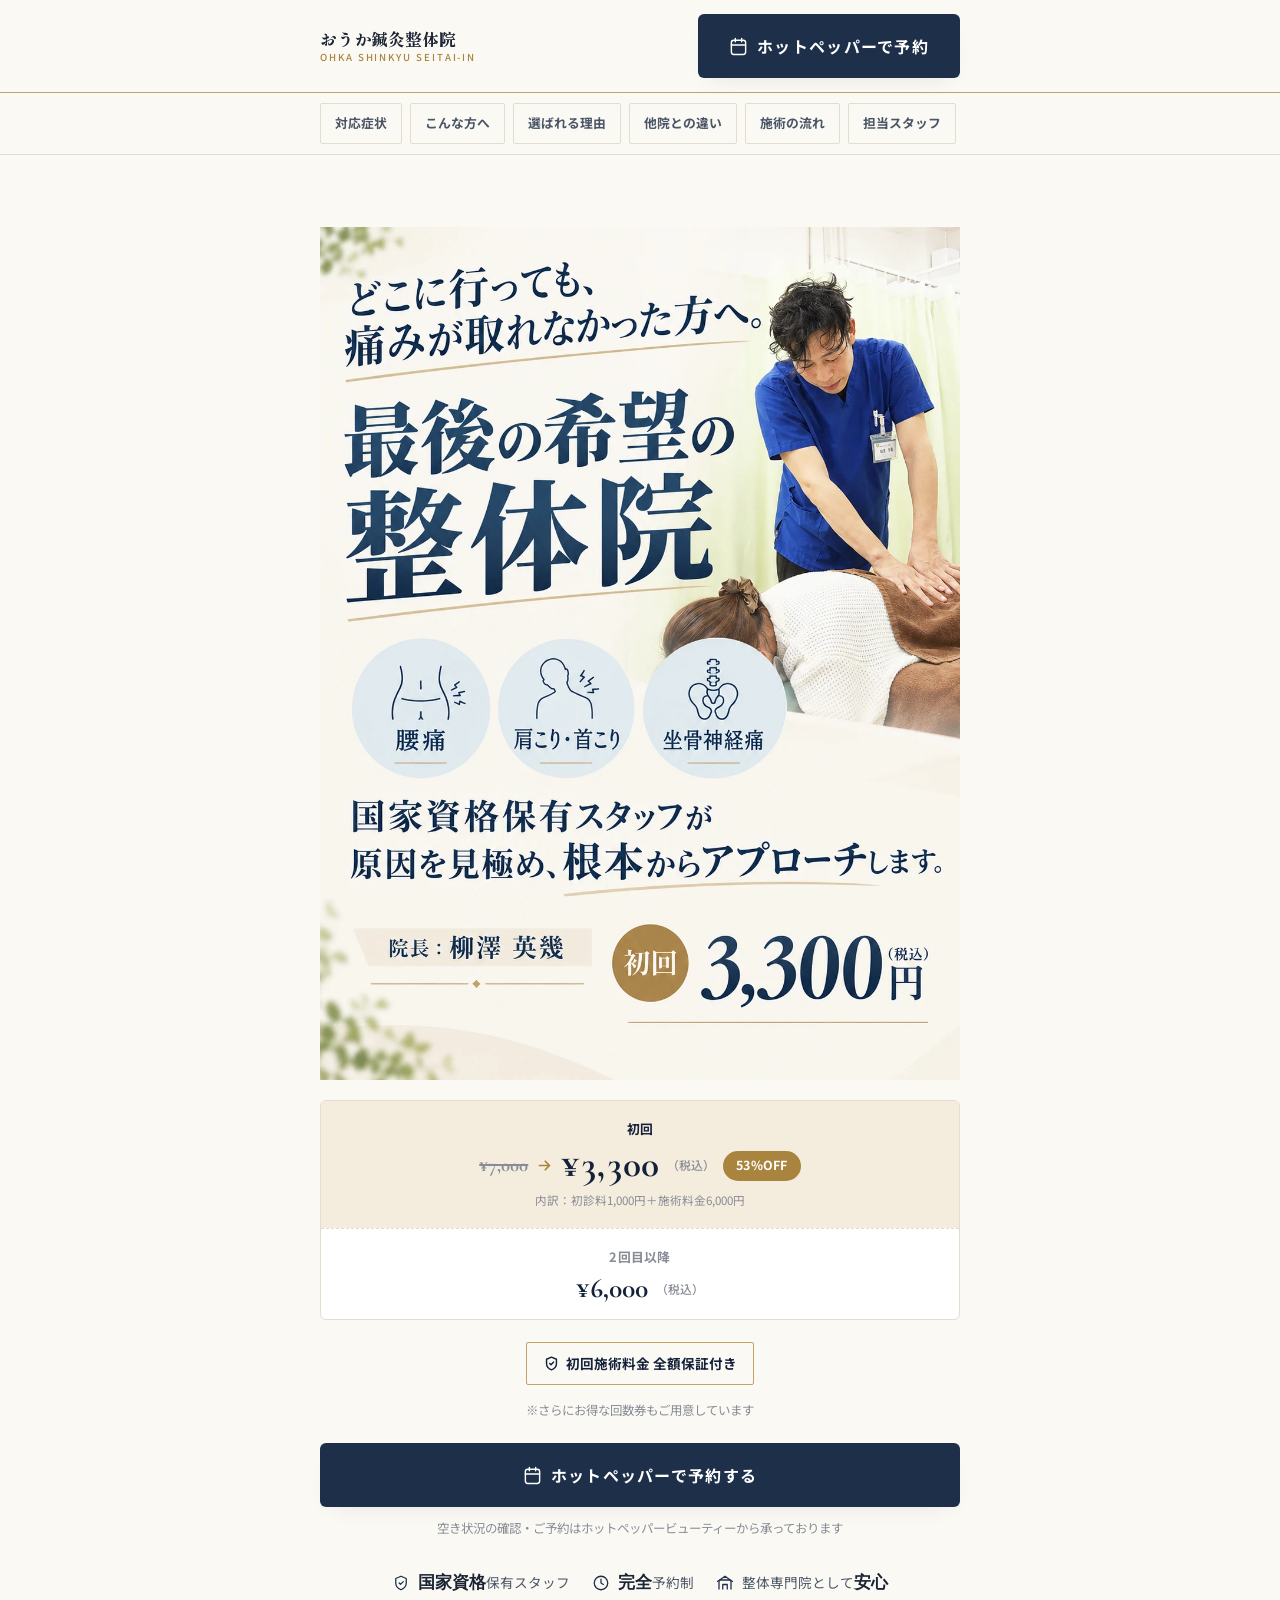
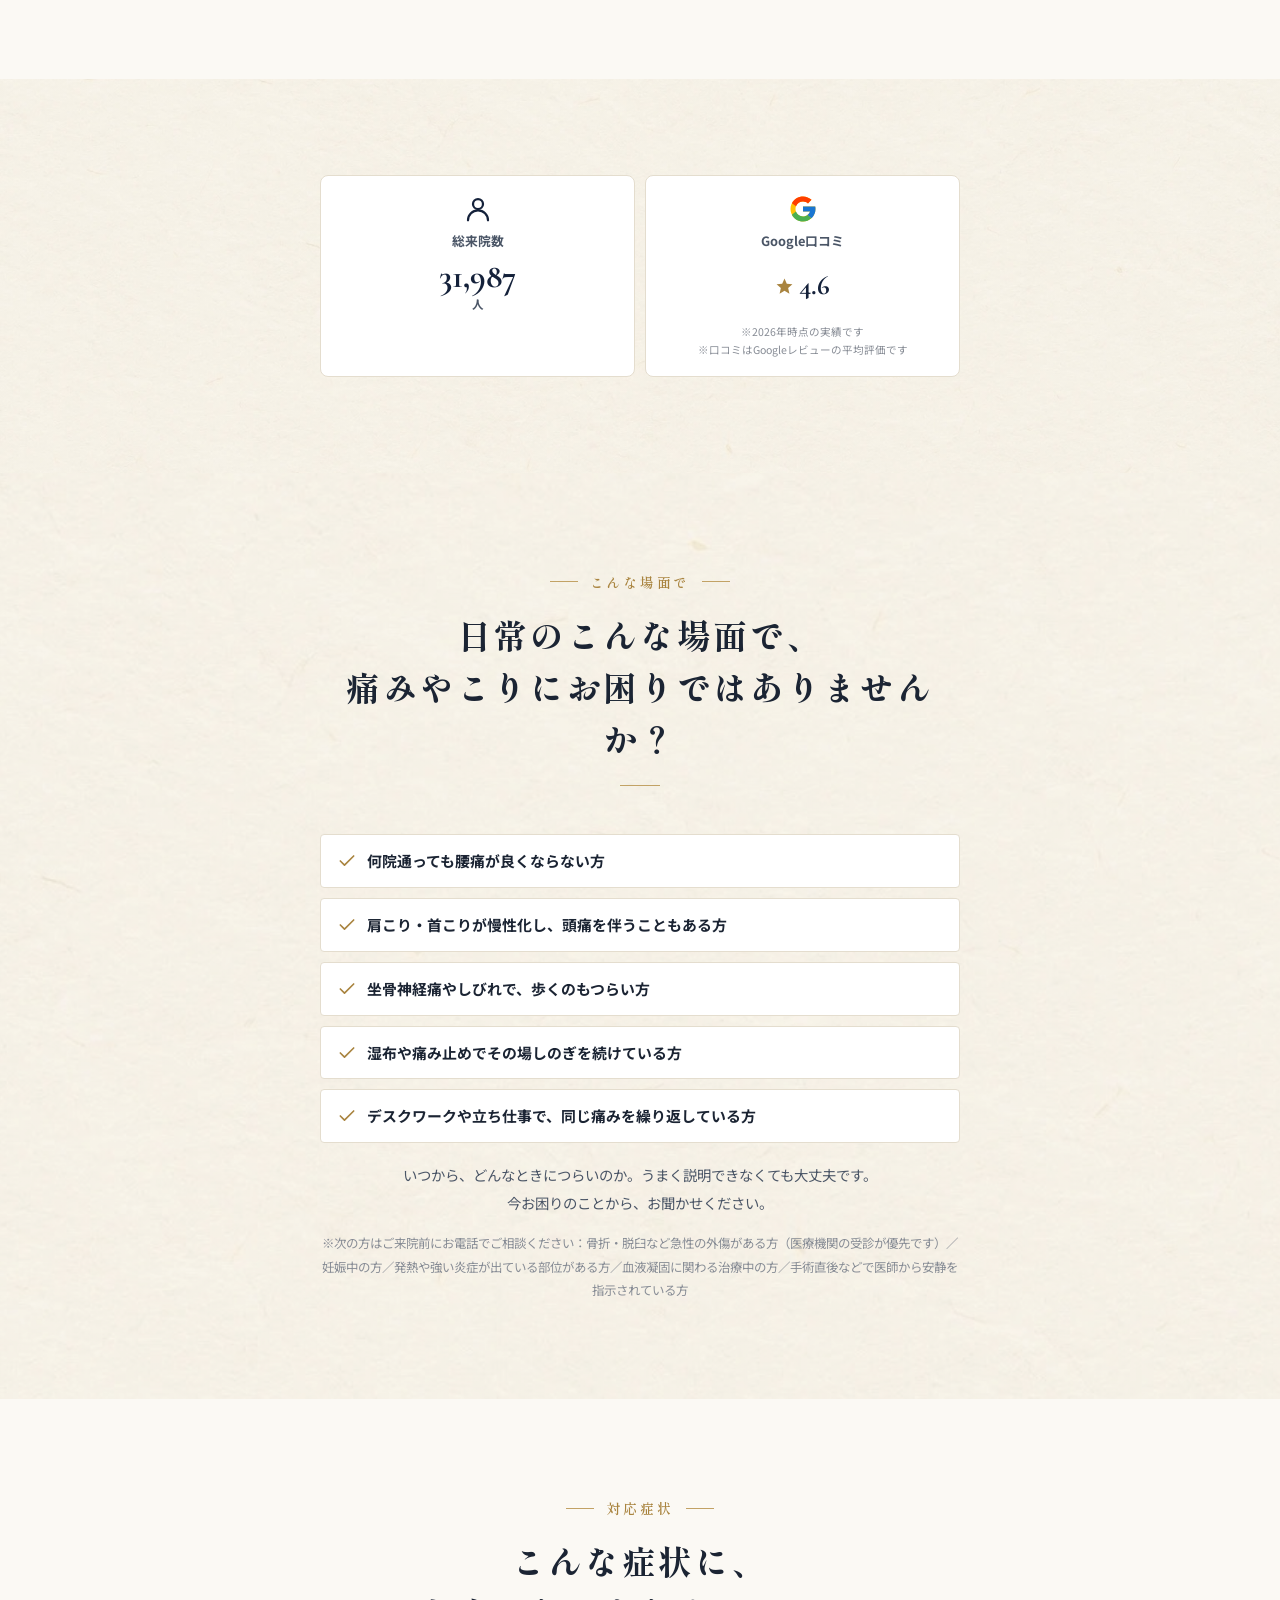
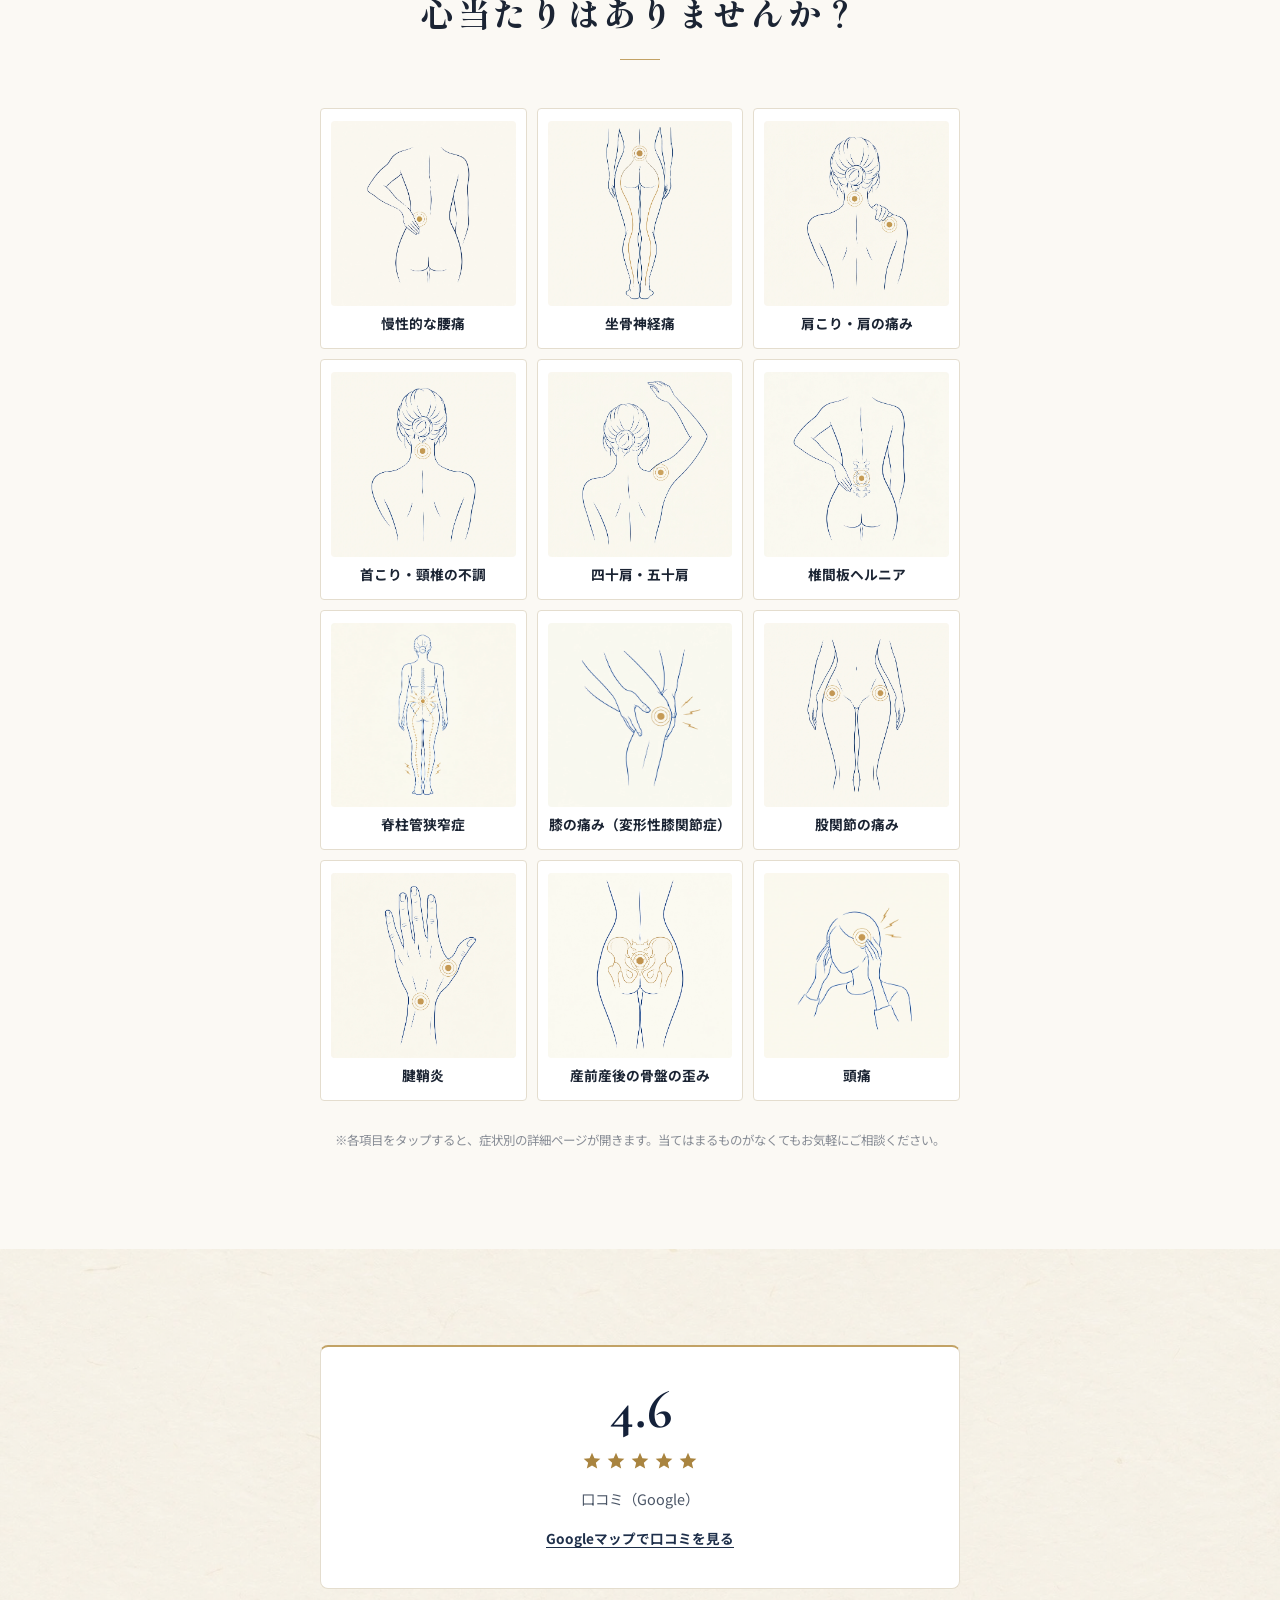
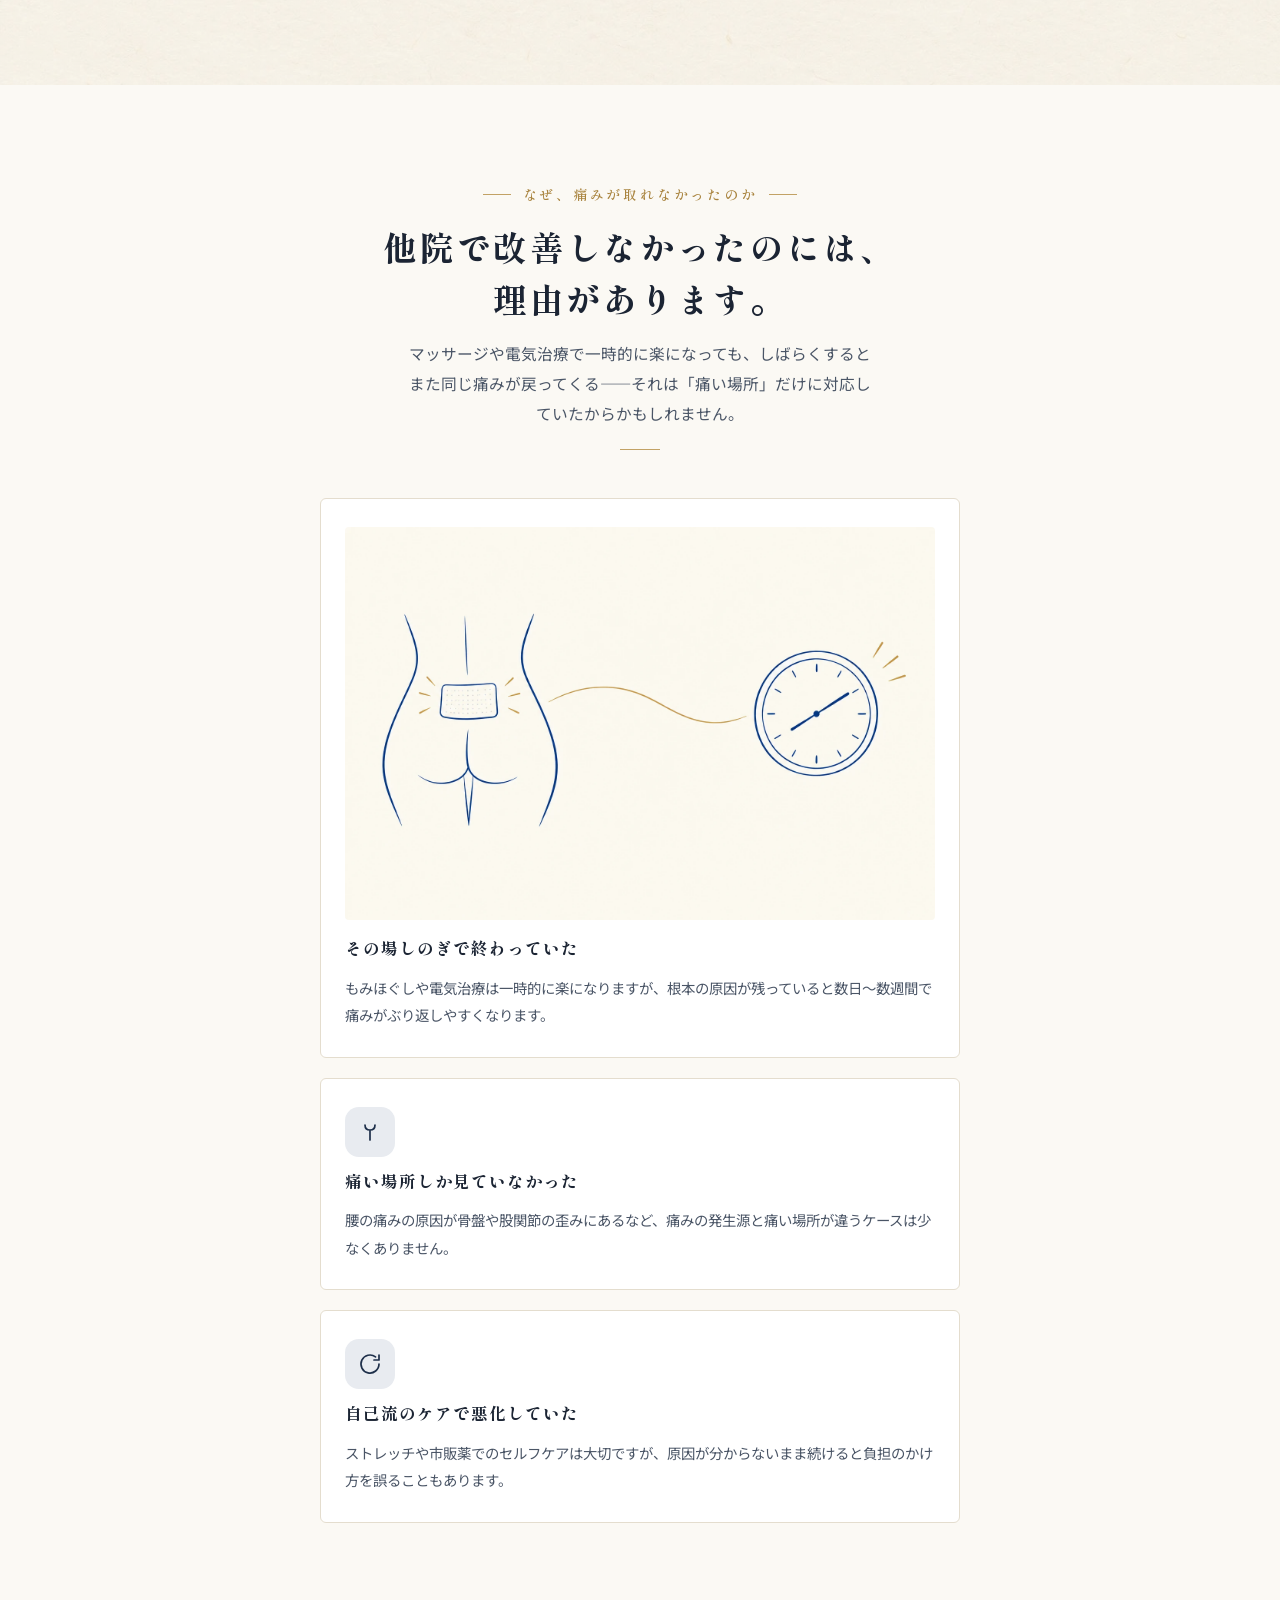
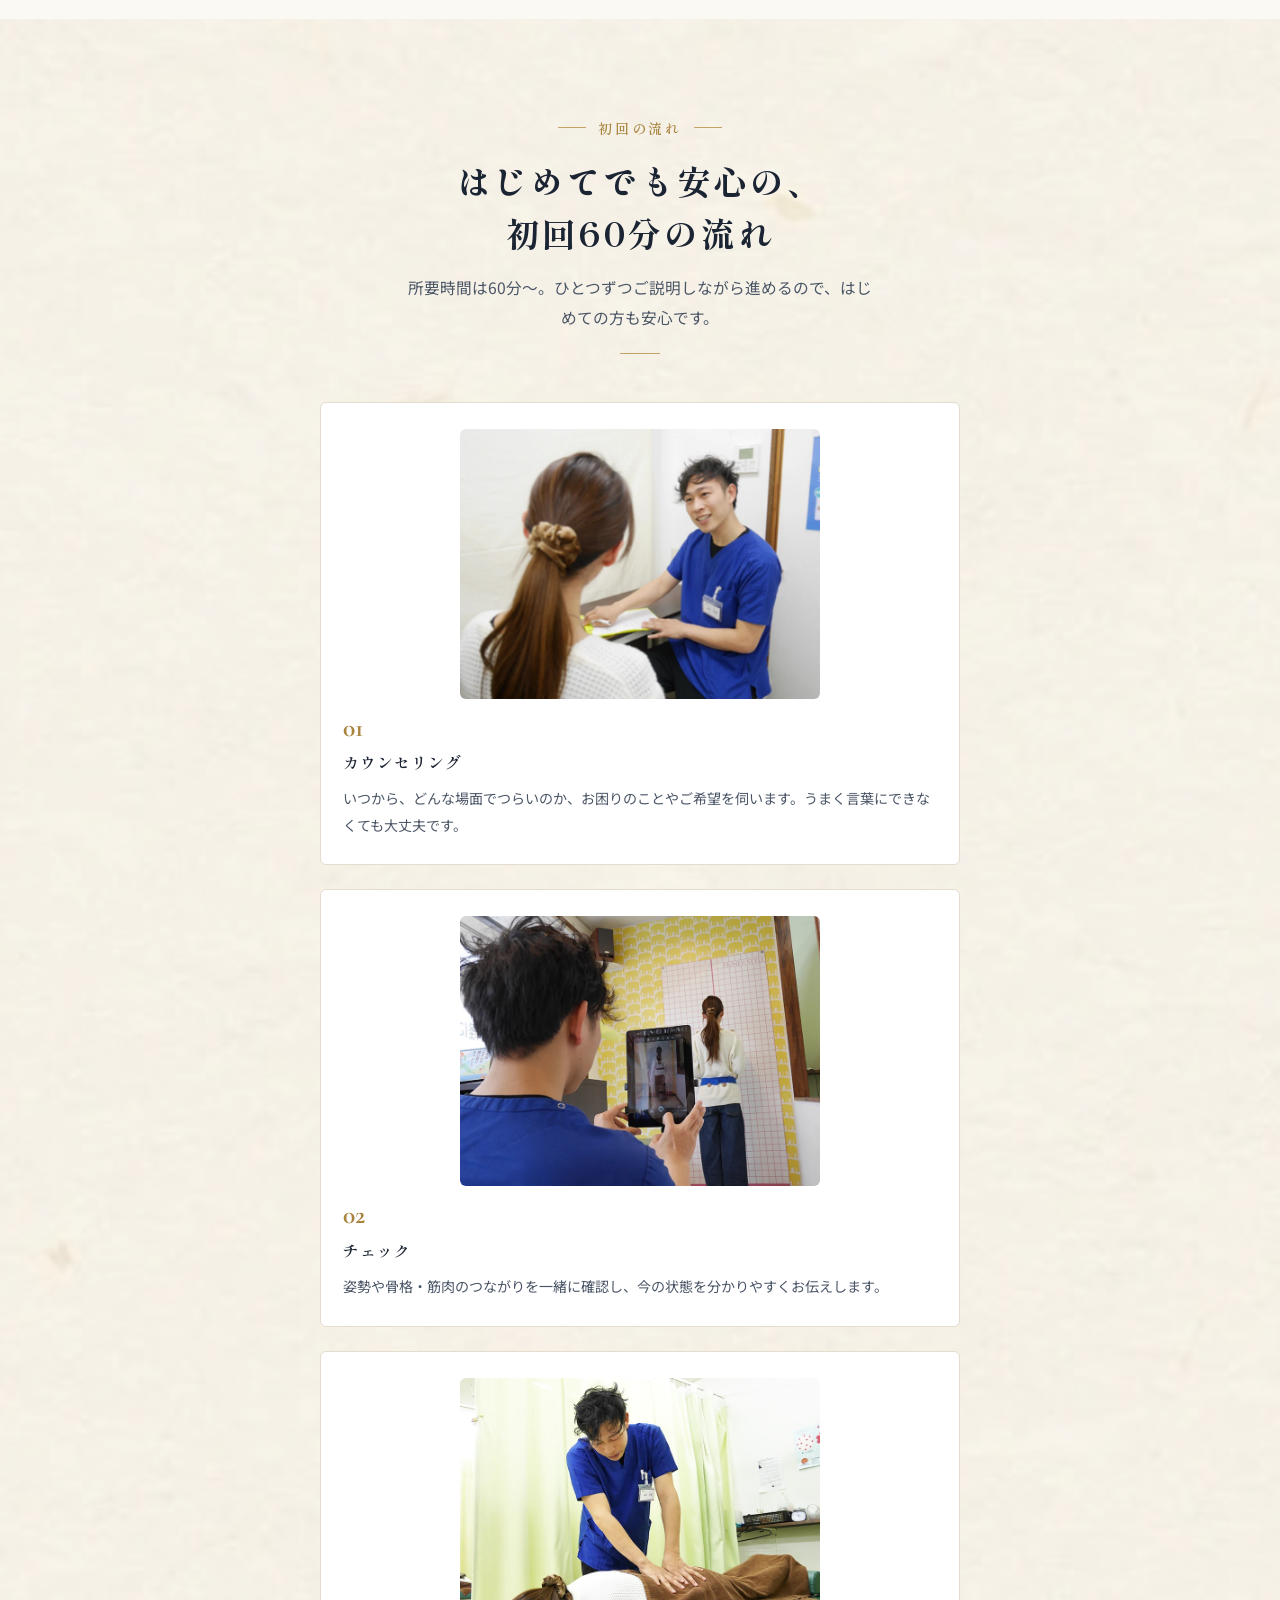
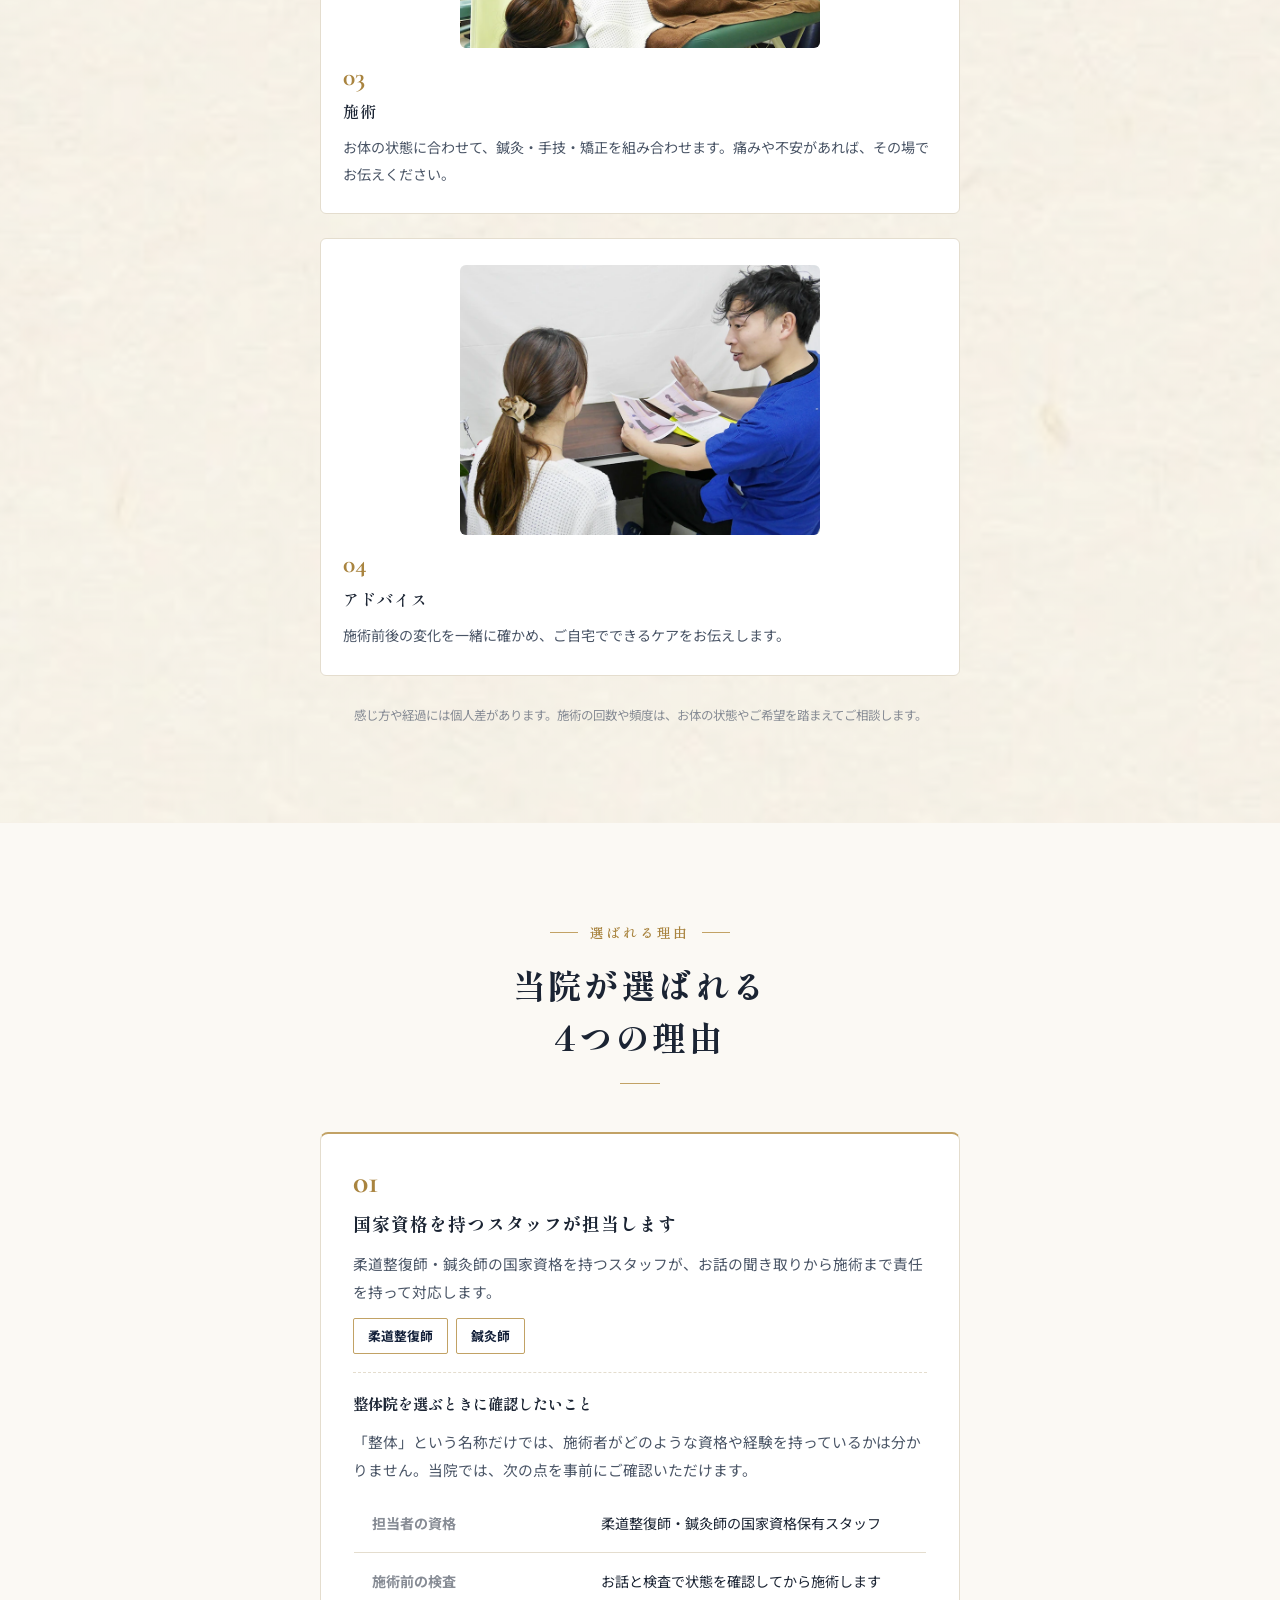
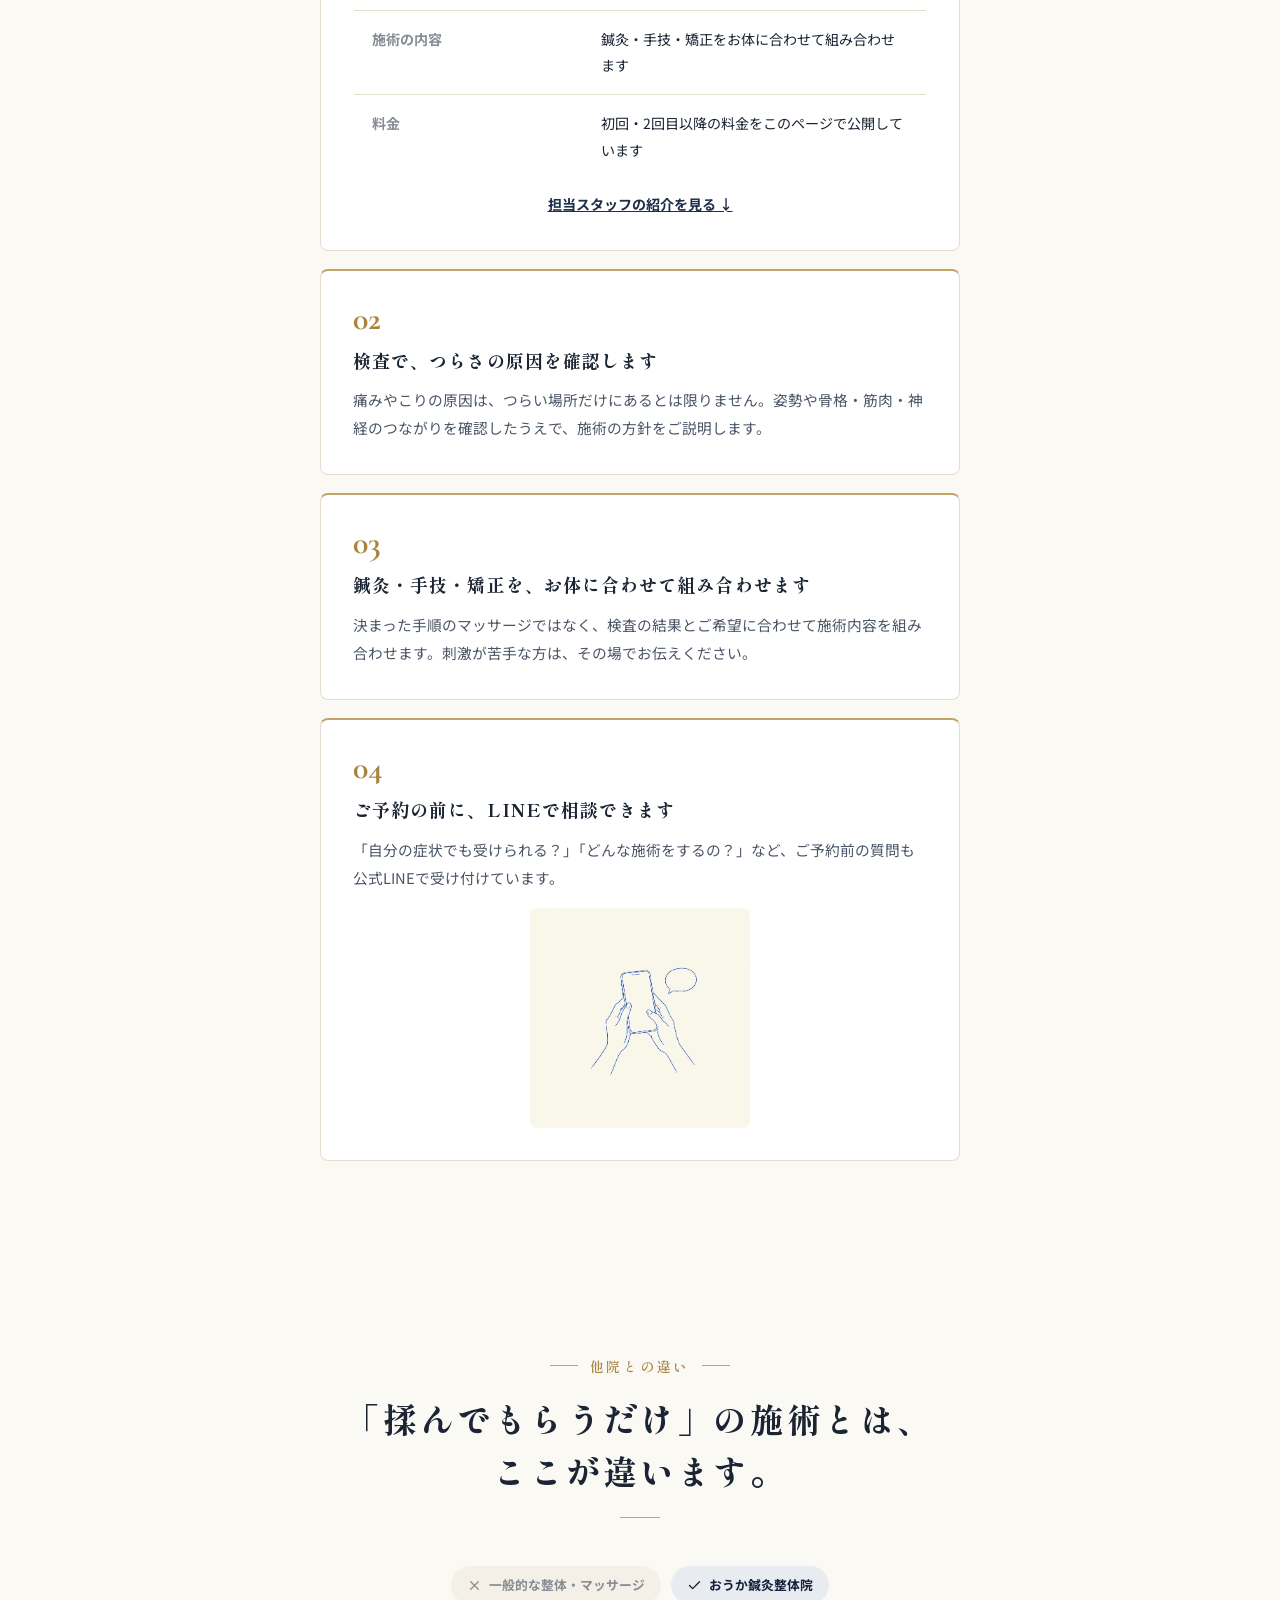
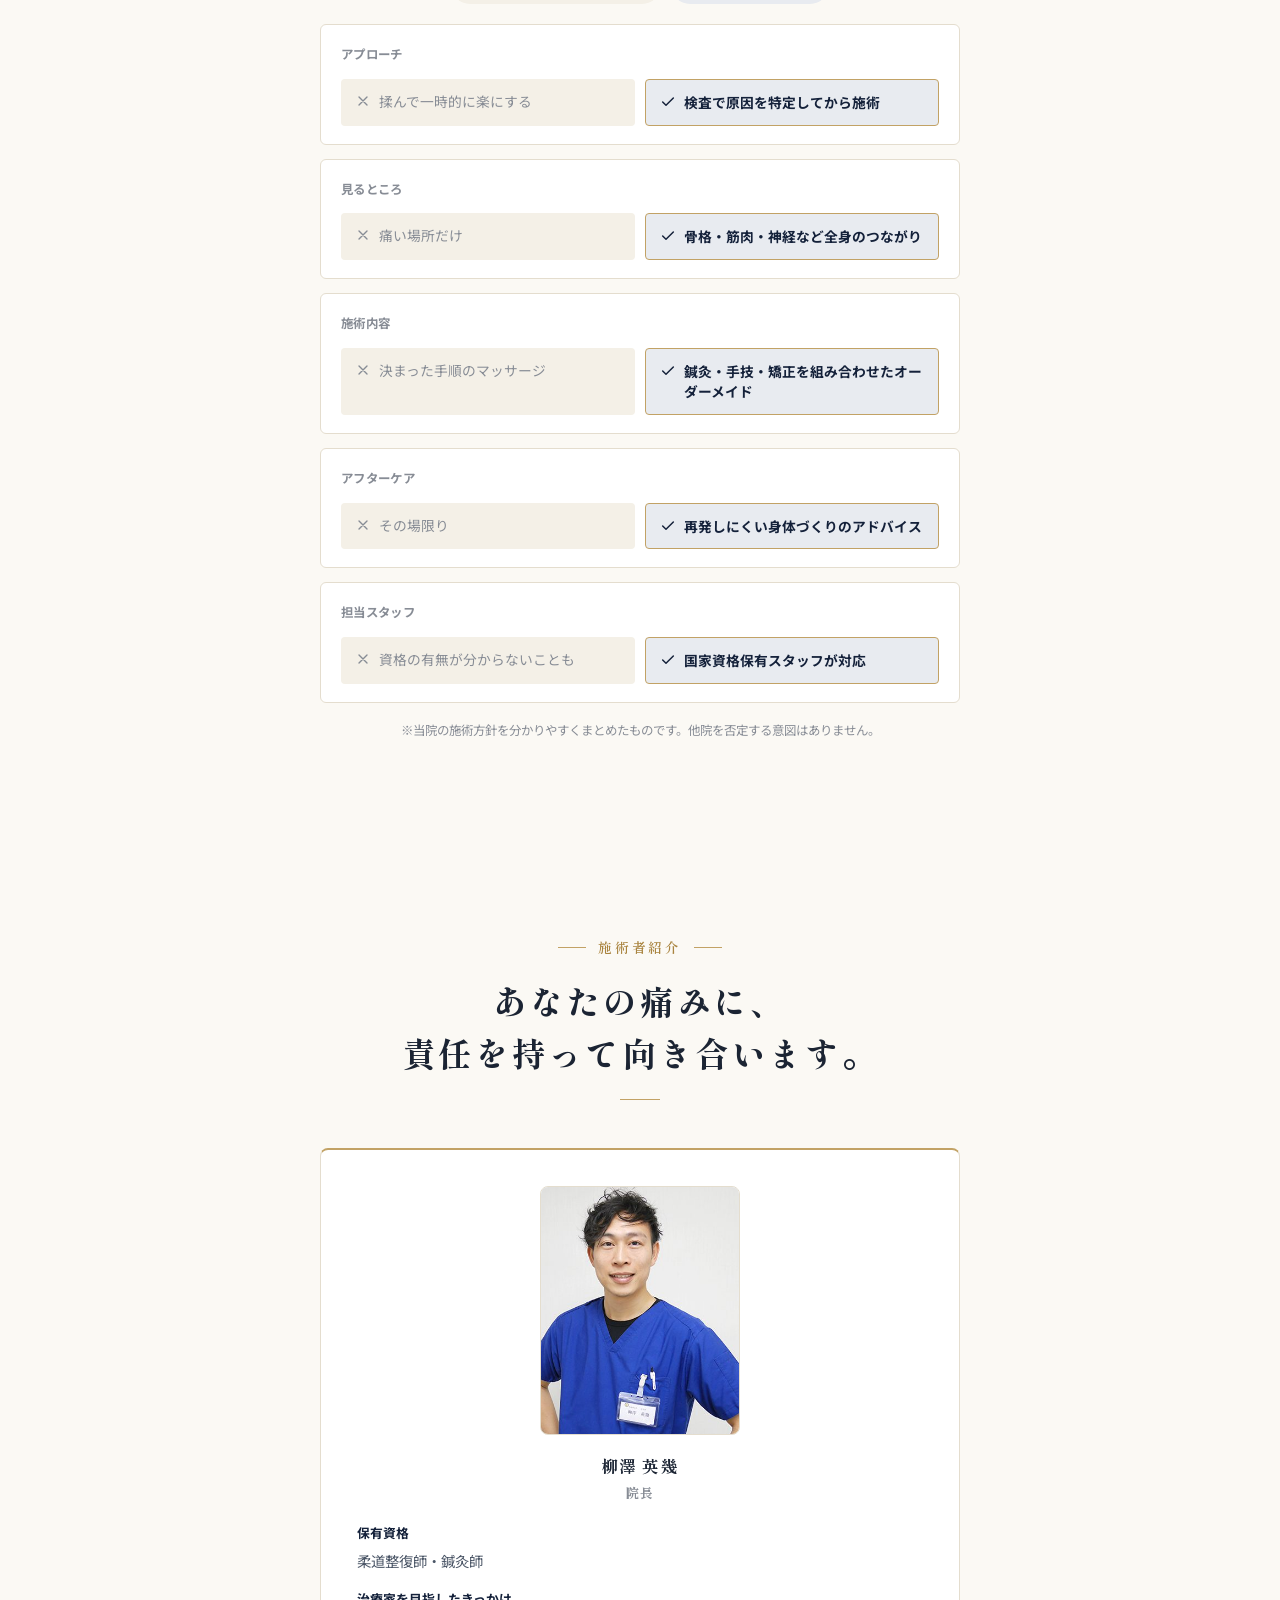
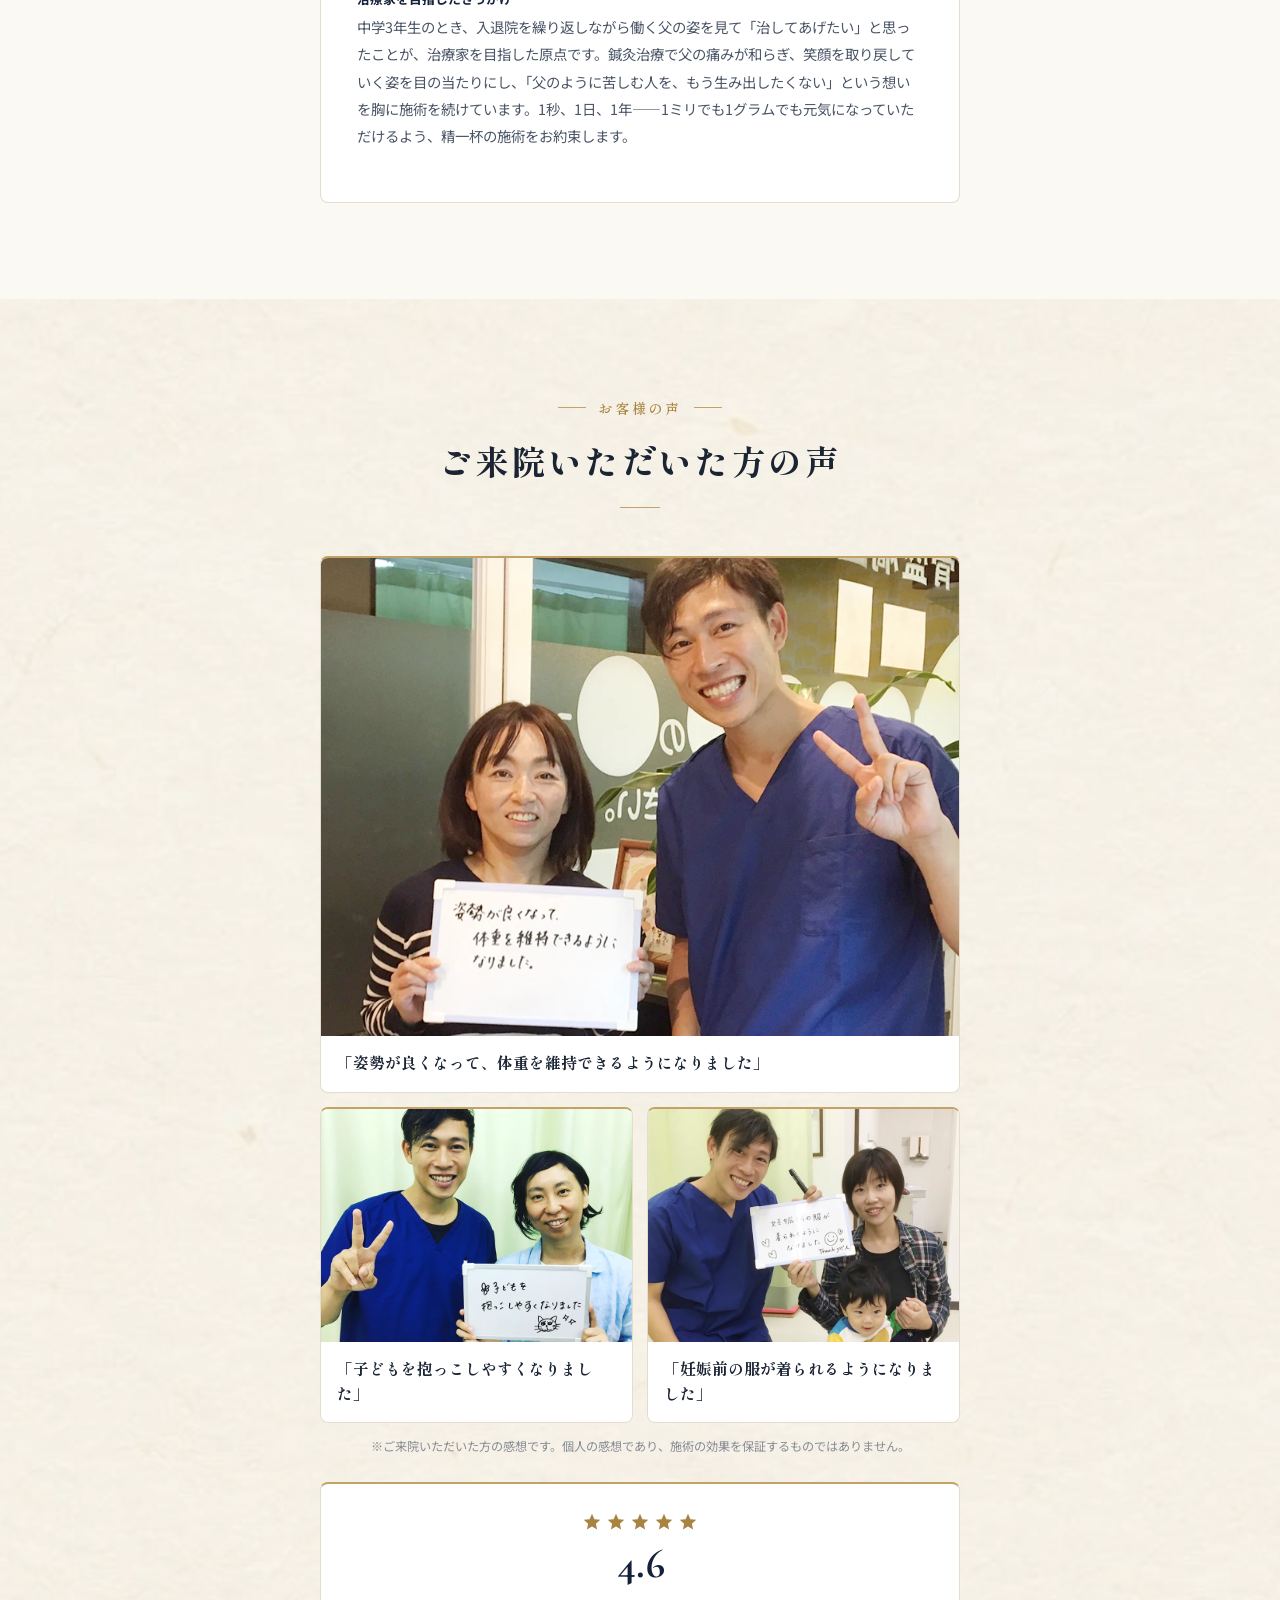
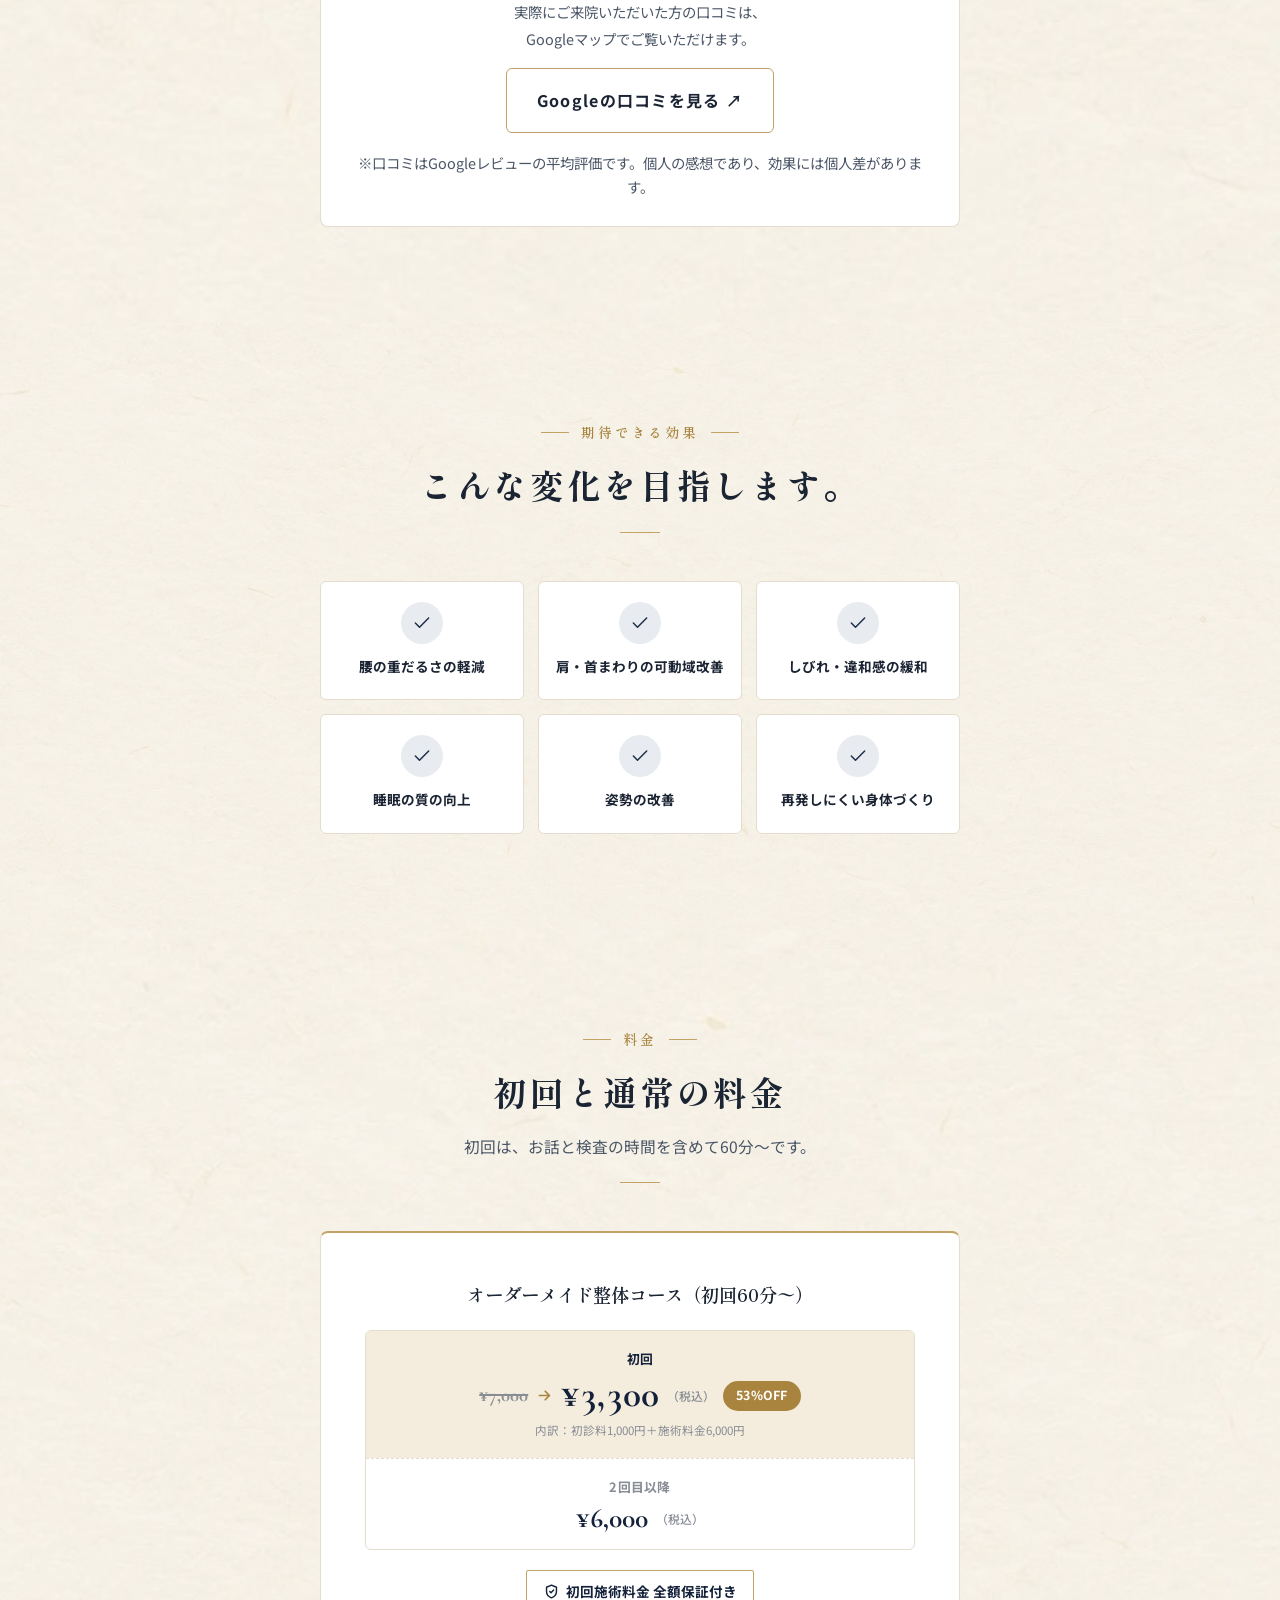
==== commit 14e44207: "症例の削除・初回の流れを院内写真に差し替え Co-Authored-By: Claude Opus 5.5 <noreply@anthropic.com>" ====
--- a/index.html
+++ b/index.html
@@ -462,7 +462,7 @@
 .concern-item .concern-icon-empty{display:flex;align-items:center;justify-content:center;color:var(--gold-line);border:1px dashed var(--border);}
 .concern-item .concern-icon-empty svg{width:28px;height:28px;}
 /* 初回の流れ：各ステップのイラスト */
-.step-item .step-img{display:block;width:100%;max-width:360px;aspect-ratio:3/2;object-fit:cover;height:auto;border-radius:var(--radius-m);margin:0 auto 6px;}
+.step-item .step-img{display:block;width:100%;max-width:360px;aspect-ratio:4/3;object-fit:cover;height:auto;border-radius:var(--radius-m);margin:0 auto 6px;}
 .step-illust{display:block;width:100%;max-width:320px;height:auto;margin:0 auto 20px;border-radius:var(--radius-l);}
 .feature-illust{display:block;width:100%;max-width:220px;height:auto;margin:4px auto 0;border-radius:var(--radius-l);}
 .reason-illust{display:block;width:100%;height:auto;border-radius:var(--radius-s);margin-bottom:4px;}
@@ -595,7 +595,6 @@
       <a href="#howitworks">施術の流れ</a>
       <a href="#staff">担当スタッフ</a>
       <a href="#effects">期待できる効果</a>
-      <a href="#case">症例</a>
       <a href="#price">料金</a>
       <a href="#info">施術情報</a>
       <a href="#faq">よくある質問</a>
@@ -773,29 +772,27 @@
       <h2>はじめてでも安心の、<br>初回60分の流れ</h2>
       <p class="lead">所要時間は60分〜。ひとつずつご説明しながら進めるので、はじめての方も安心です。</p>
     </div>
-    <div class="section-photo">
-      <img src="[data-uri]" alt="丁寧なカウンセリングの様子">
-    </div>
     <div class="step-list step-list-4">
       <div class="step-item">
-        <img class="step-img" src="images/counseling.webp" width="1254" height="1254" loading="lazy" alt="">
+        <img class="step-img" src="images/step-counseling.webp" width="800" height="600" loading="lazy" alt="カウンセリングの様子。院長が患者さんのお話を伺っている">
         <span class="step-num">01</span>
         <h3>カウンセリング</h3>
         <p>いつから、どんな場面でつらいのか、お困りのことやご希望を伺います。うまく言葉にできなくても大丈夫です。</p>
       </div>
       <div class="step-item">
+        <img class="step-img" src="images/step-check.webp" width="800" height="600" loading="lazy" alt="姿勢チェックの様子。立った姿勢をタブレットで撮影して確認している">
         <span class="step-num">02</span>
         <h3>チェック</h3>
         <p>姿勢や骨格・筋肉のつながりを一緒に確認し、今の状態を分かりやすくお伝えします。</p>
       </div>
       <div class="step-item">
-        <img class="step-img" src="images/step-treatment.webp" width="1536" height="1024" loading="lazy" alt="">
+        <img class="step-img" src="images/step-treatment-photo.webp" width="800" height="600" loading="lazy" alt="施術の様子。うつぶせの患者さんの背中に院長が手を当てている">
         <span class="step-num">03</span>
         <h3>施術</h3>
         <p>お体の状態に合わせて、鍼灸・手技・矯正を組み合わせます。痛みや不安があれば、その場でお伝えください。</p>
       </div>
       <div class="step-item">
-        <img class="step-img" src="images/step-advice.webp" width="1254" height="1254" loading="lazy" alt="">
+        <img class="step-img" src="images/step-advice-photo.webp" width="800" height="600" loading="lazy" alt="アドバイスの様子。姿勢の写真を見せながら説明している">
         <span class="step-num">04</span>
         <h3>アドバイス</h3>
         <p>施術前後の変化を一緒に確かめ、ご自宅でできるケアをお伝えします。</p>
@@ -981,32 +978,6 @@
         <p>再発しにくい身体づくり</p>
       </div>
     </div>
-  </section>
-
-  <section class="section" id="case">
-    <div class="section-head">
-      <span class="eyebrow">症例</span>
-      <h2>施術内容の一例をご紹介します。</h2>
-      <p class="lead">実際のお客様の声ではなく、当院での施術内容をイメージしやすくするための一般的な例です。</p>
-    </div>
-    <div class="case-grid">
-      <div class="case-card">
-        <span class="case-tag">40代・女性／慢性腰痛</span>
-        <h3>立ち仕事による腰の重だるさ</h3>
-        <p>長年の立ち仕事で腰の痛みを繰り返していたケース。股関節まわりの歪みへのアプローチを継続し、動き始めのつらさが軽減。</p>
-      </div>
-      <div class="case-card">
-        <span class="case-tag">30代・男性／坐骨神経痛</span>
-        <h3>デスクワークによる脚のしびれ</h3>
-        <p>長時間のデスクワークで坐骨神経痛としびれが出ていたケース。骨盤まわりの状態を整える施術を続け、歩行時の負担が軽減。</p>
-      </div>
-      <div class="case-card">
-        <span class="case-tag">50代・女性／肩こり・頭痛</span>
-        <h3>肩こりからくる頭痛</h3>
-        <p>慢性的な肩こりに伴う頭痛が続いていたケース。頸椎まわりの緊張を丁寧に緩和し、頭痛の頻度が減少。</p>
-      </div>
-    </div>
-    <p class="case-disclaimer">※上記は施術内容の一例です。個人の感想ではなく、効果を保証するものでもありません。効果には個人差があります。</p>
   </section>
 
   <section class="section section-alt" id="price">
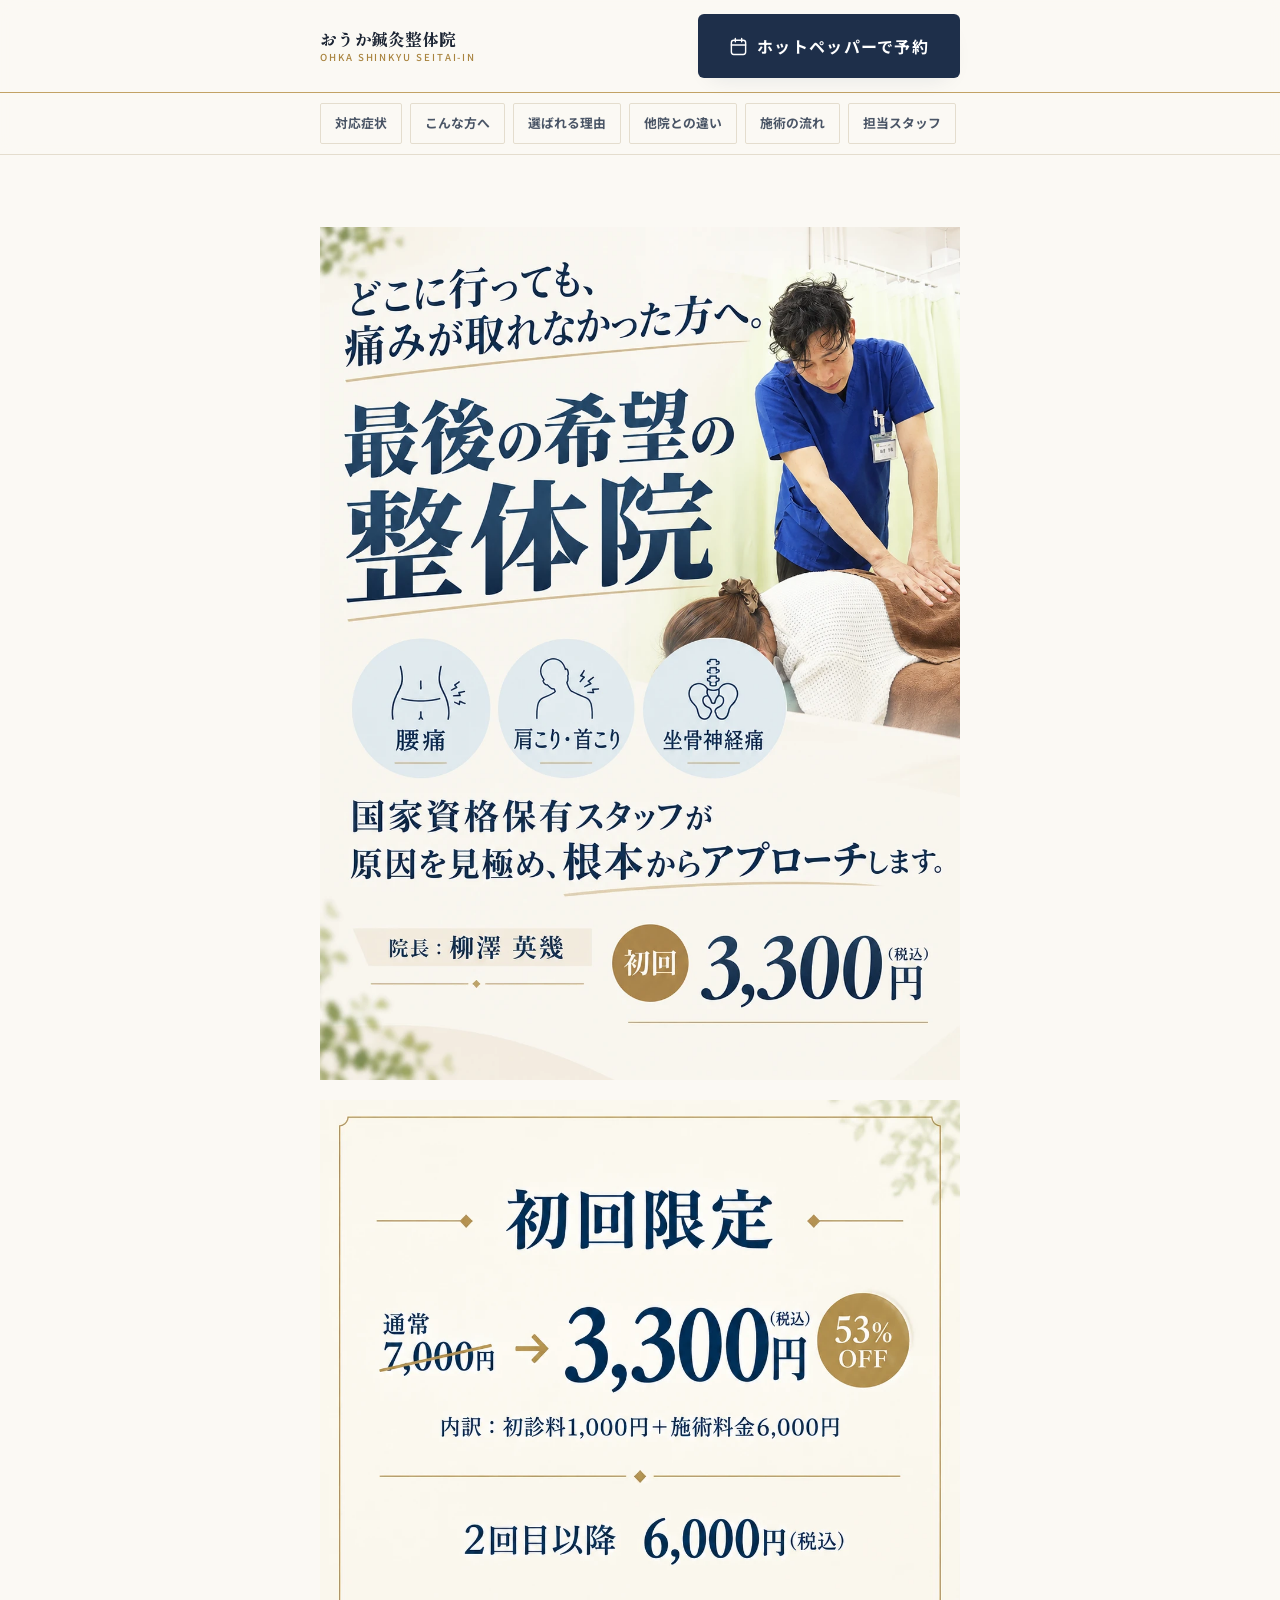
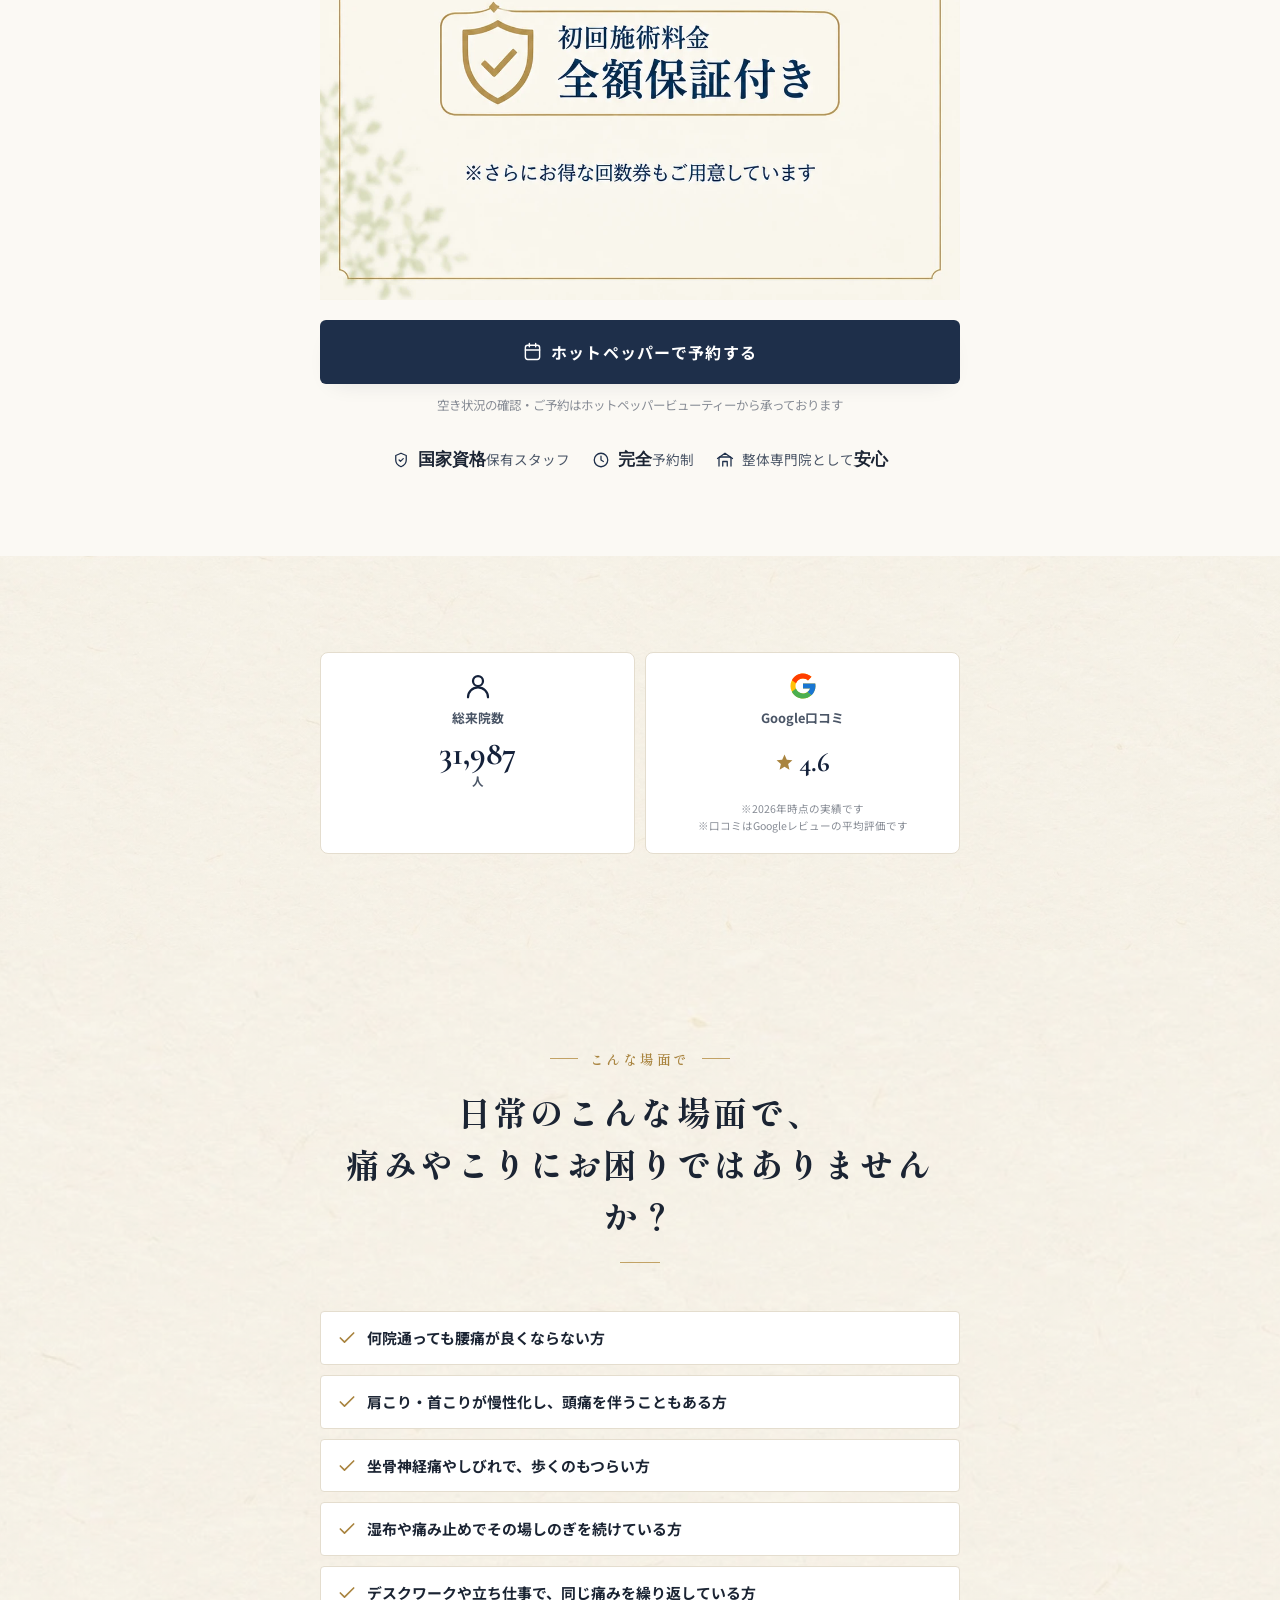
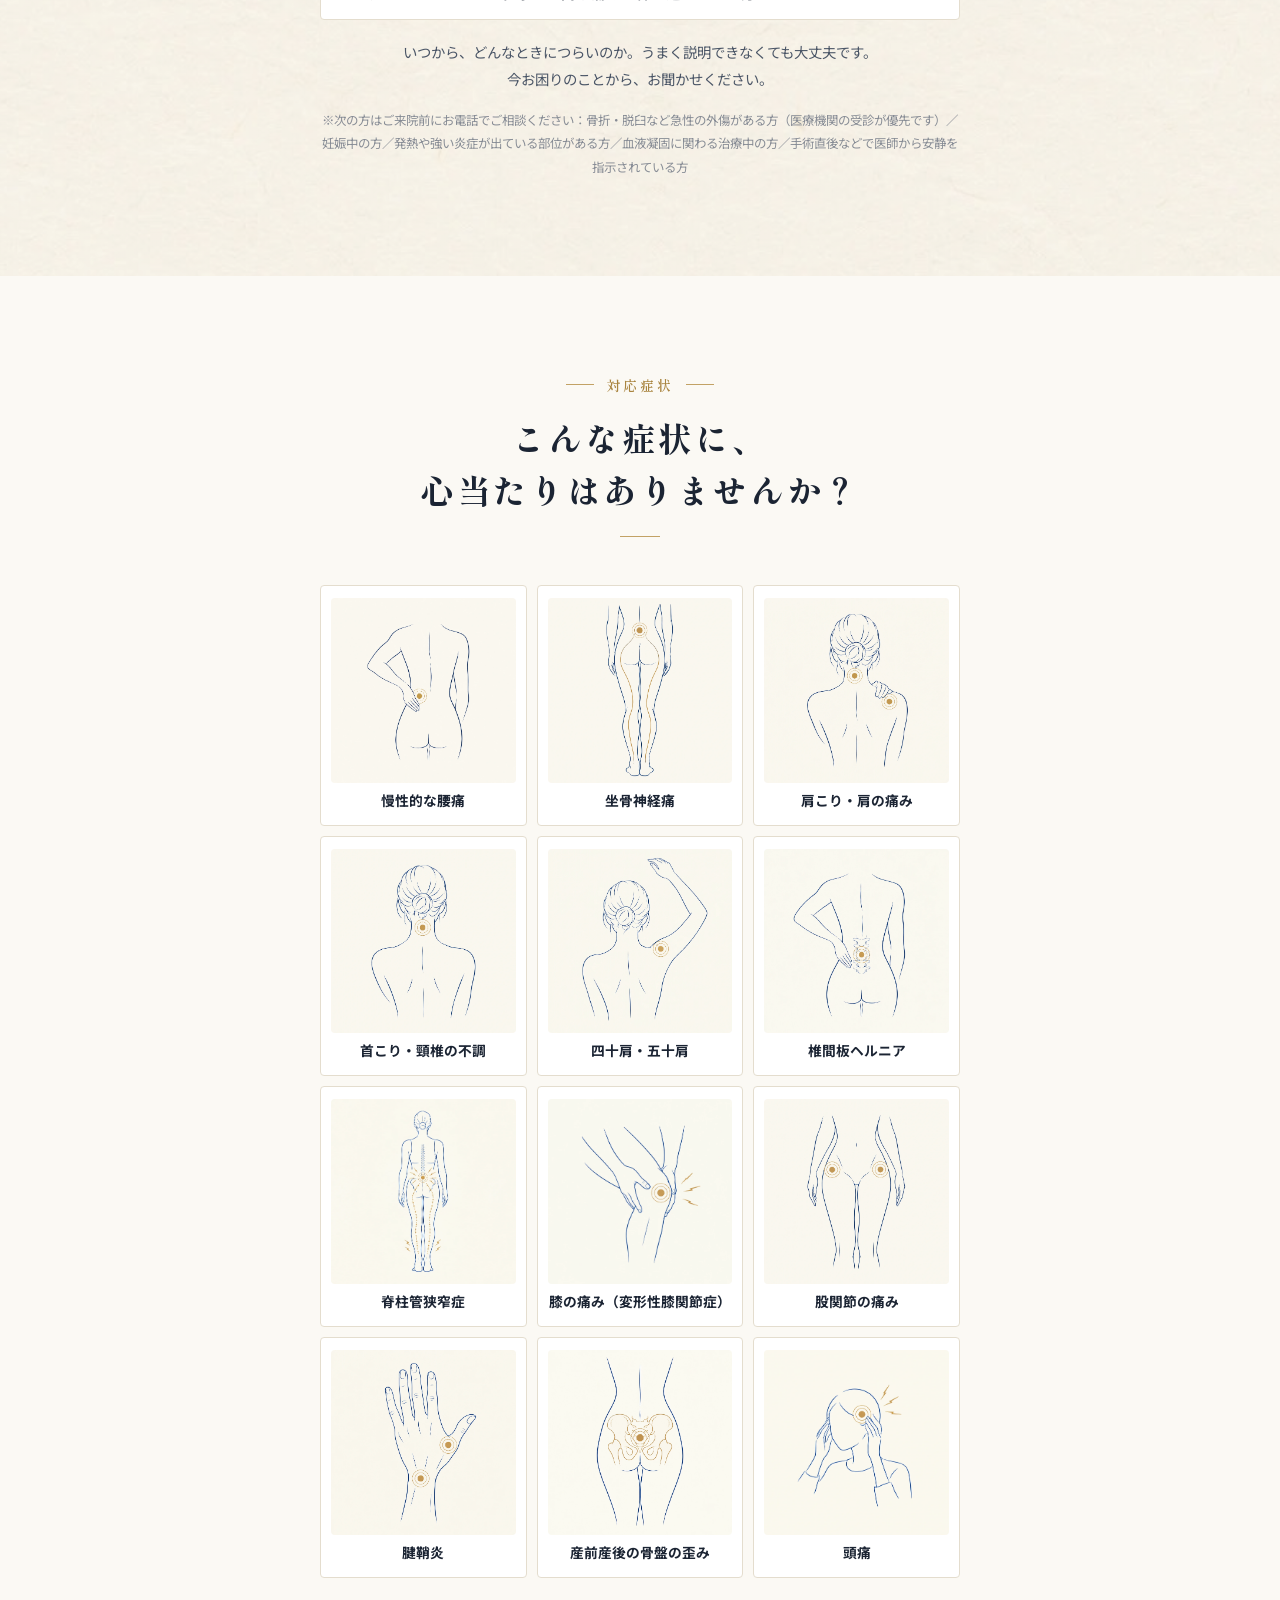
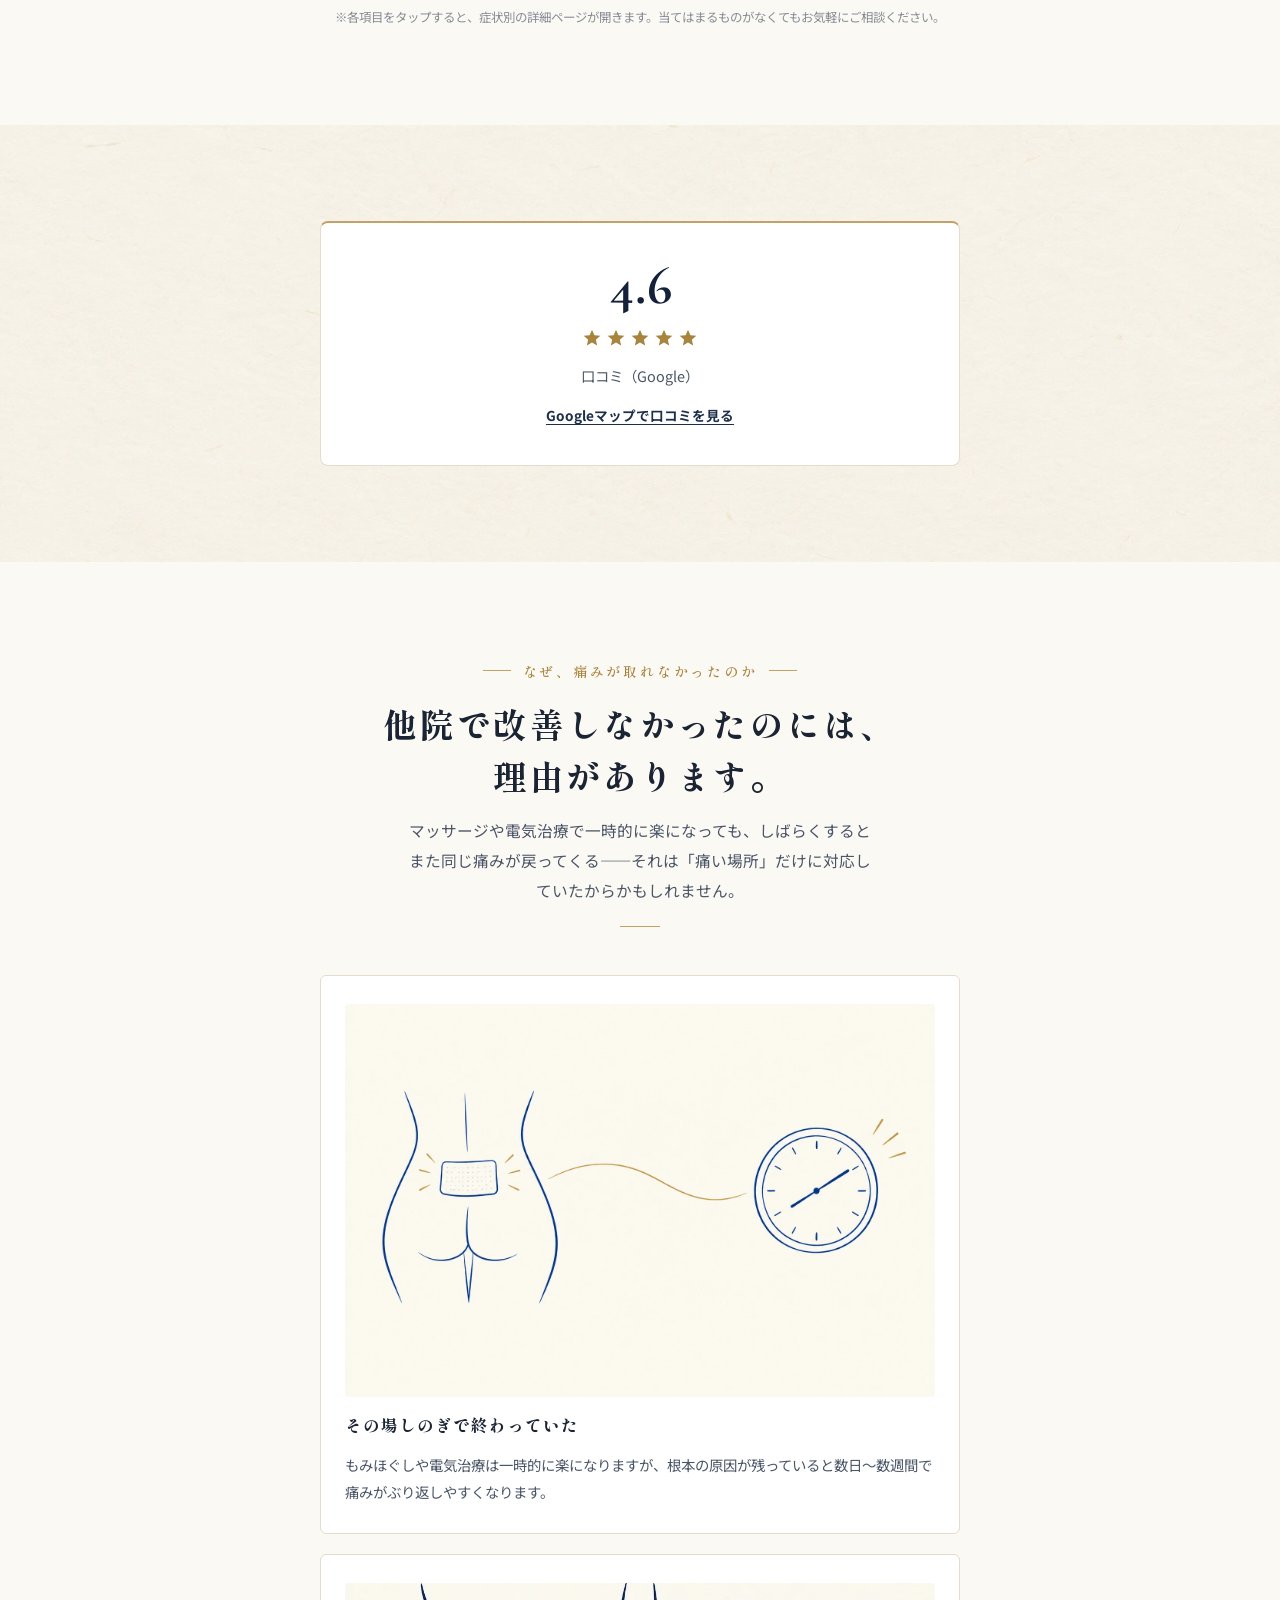
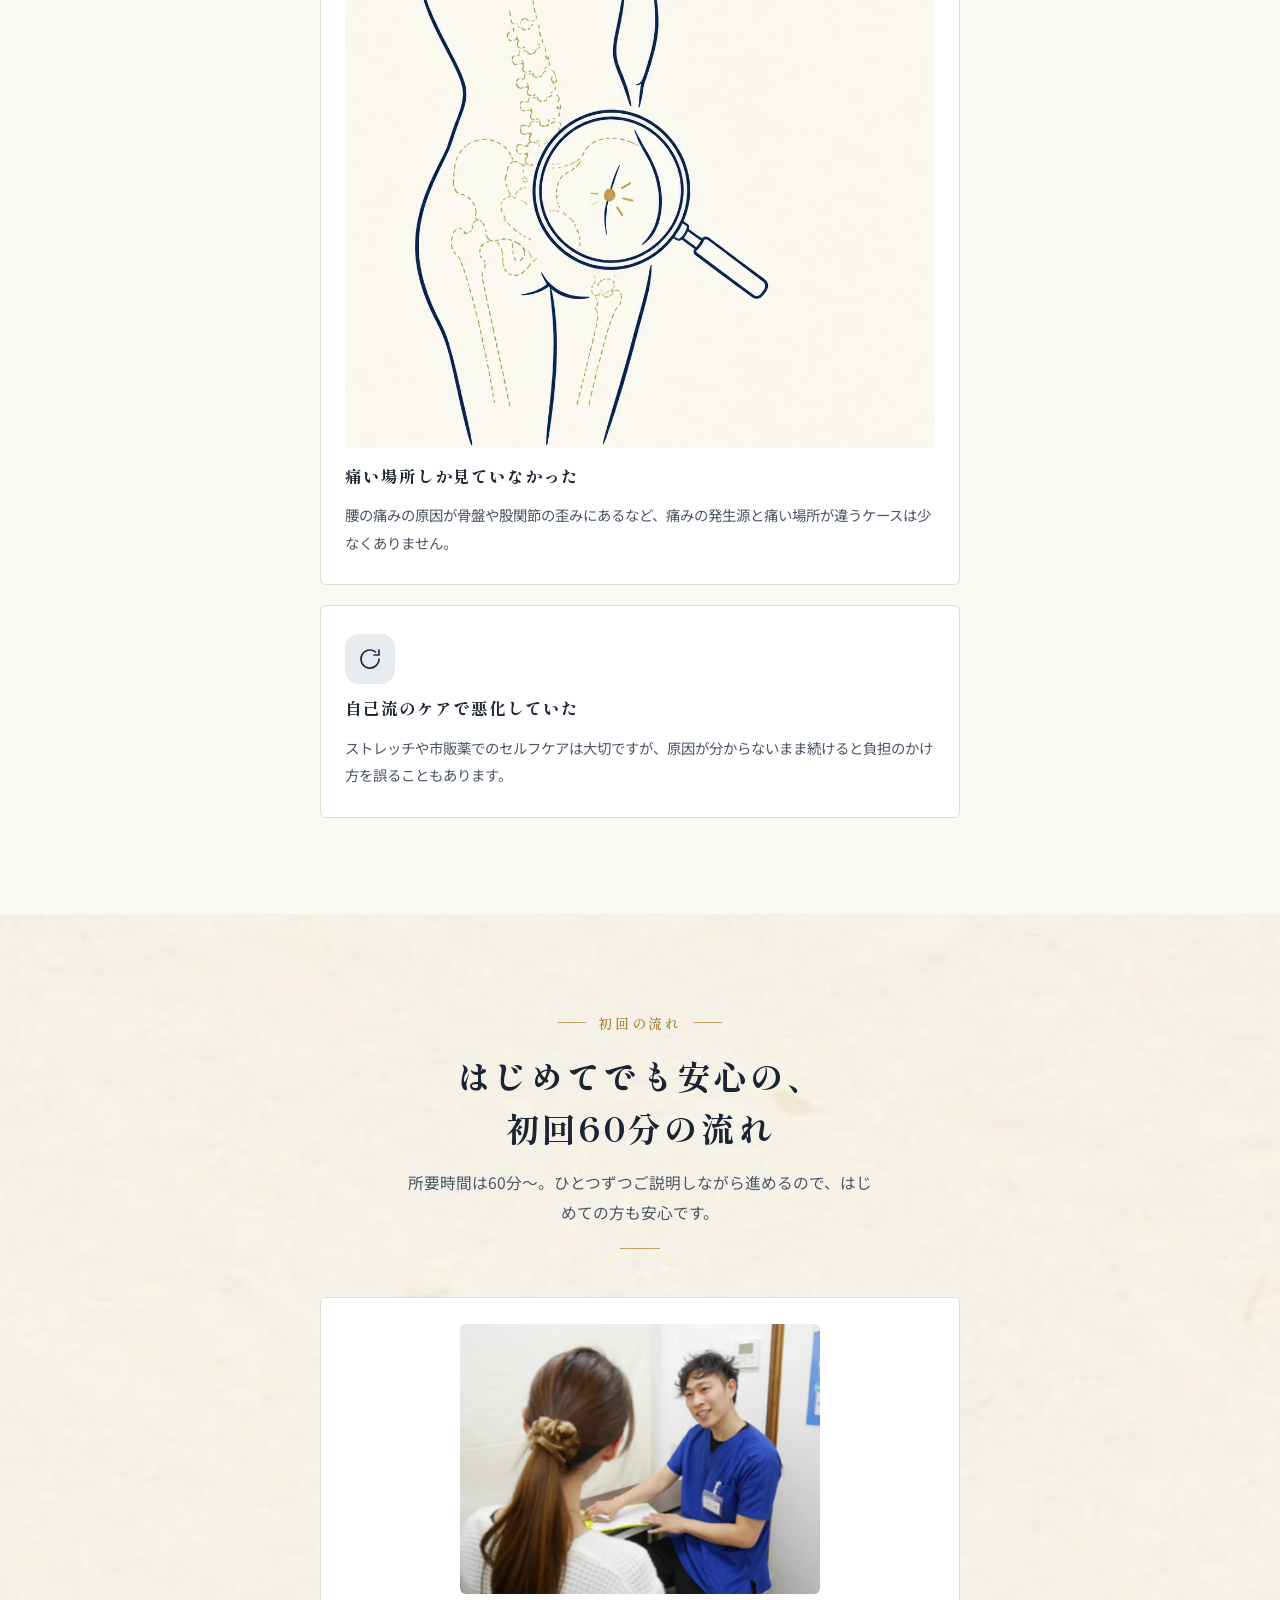
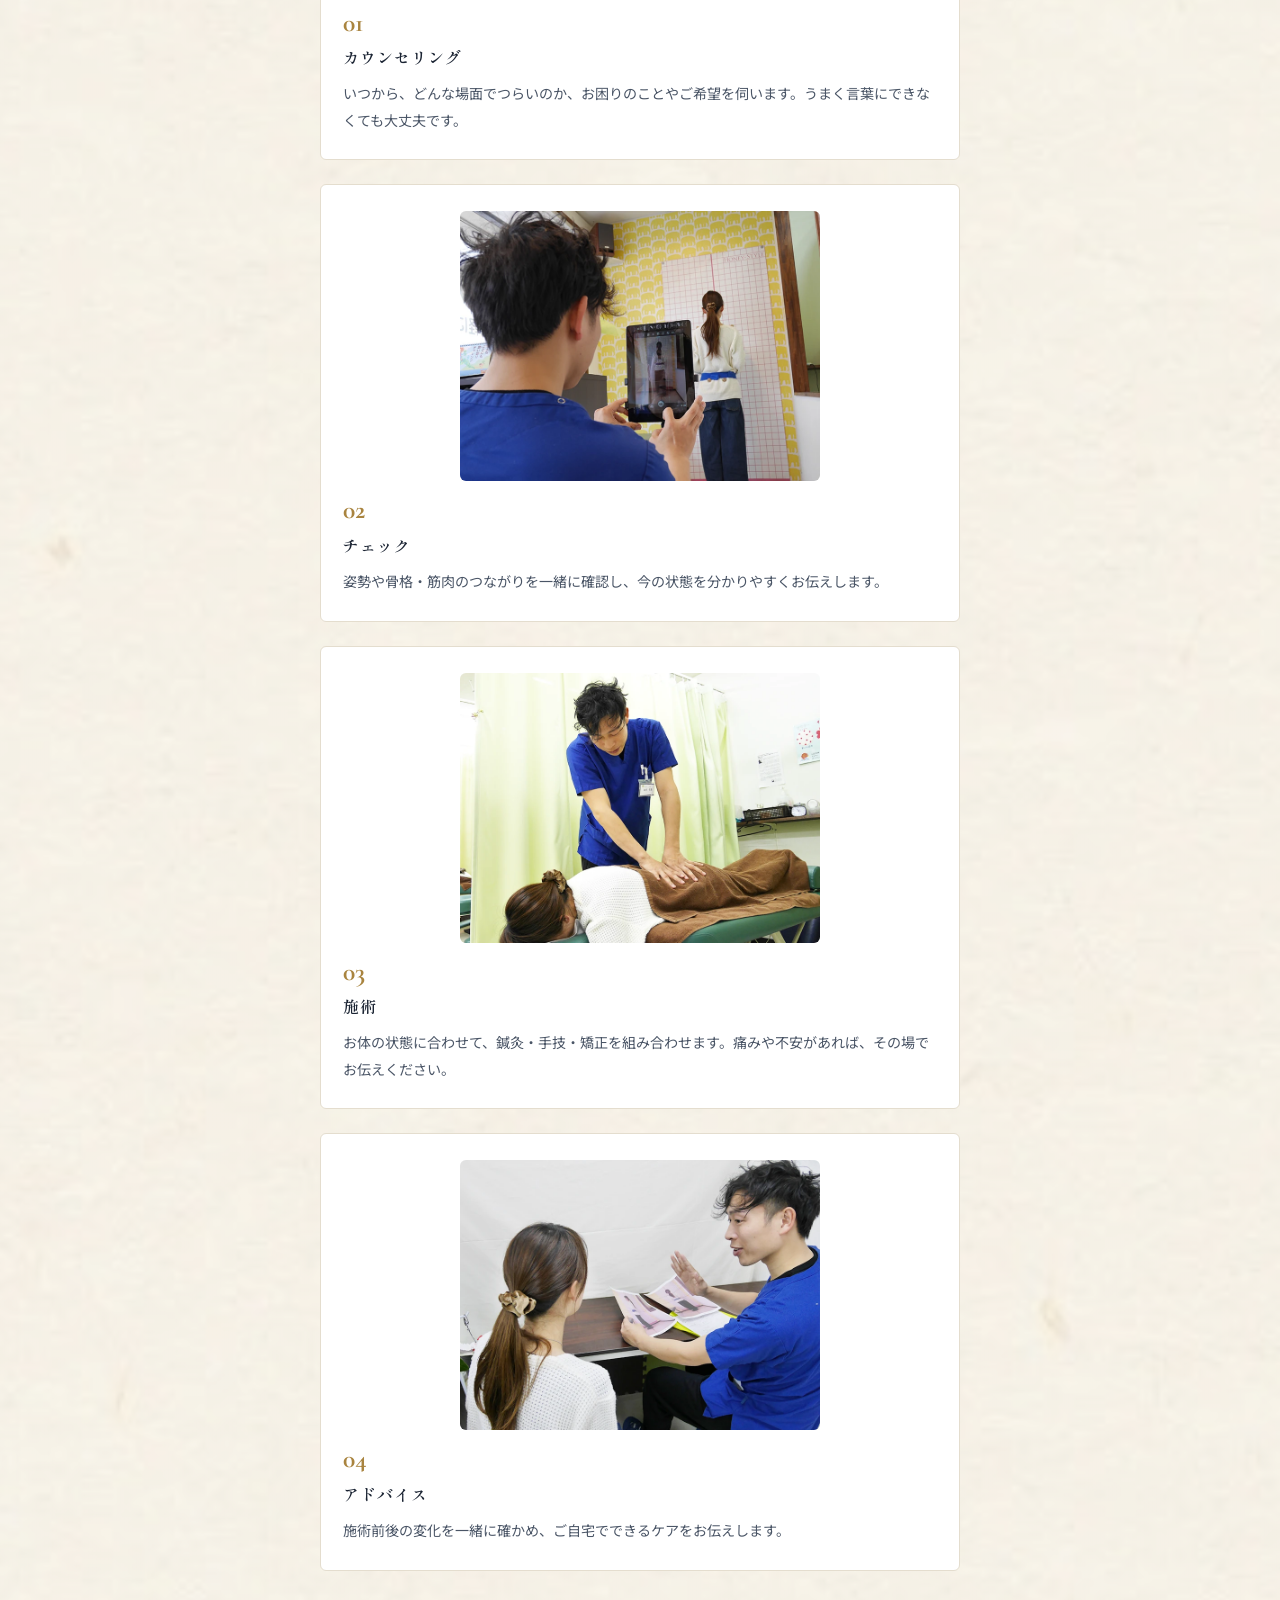
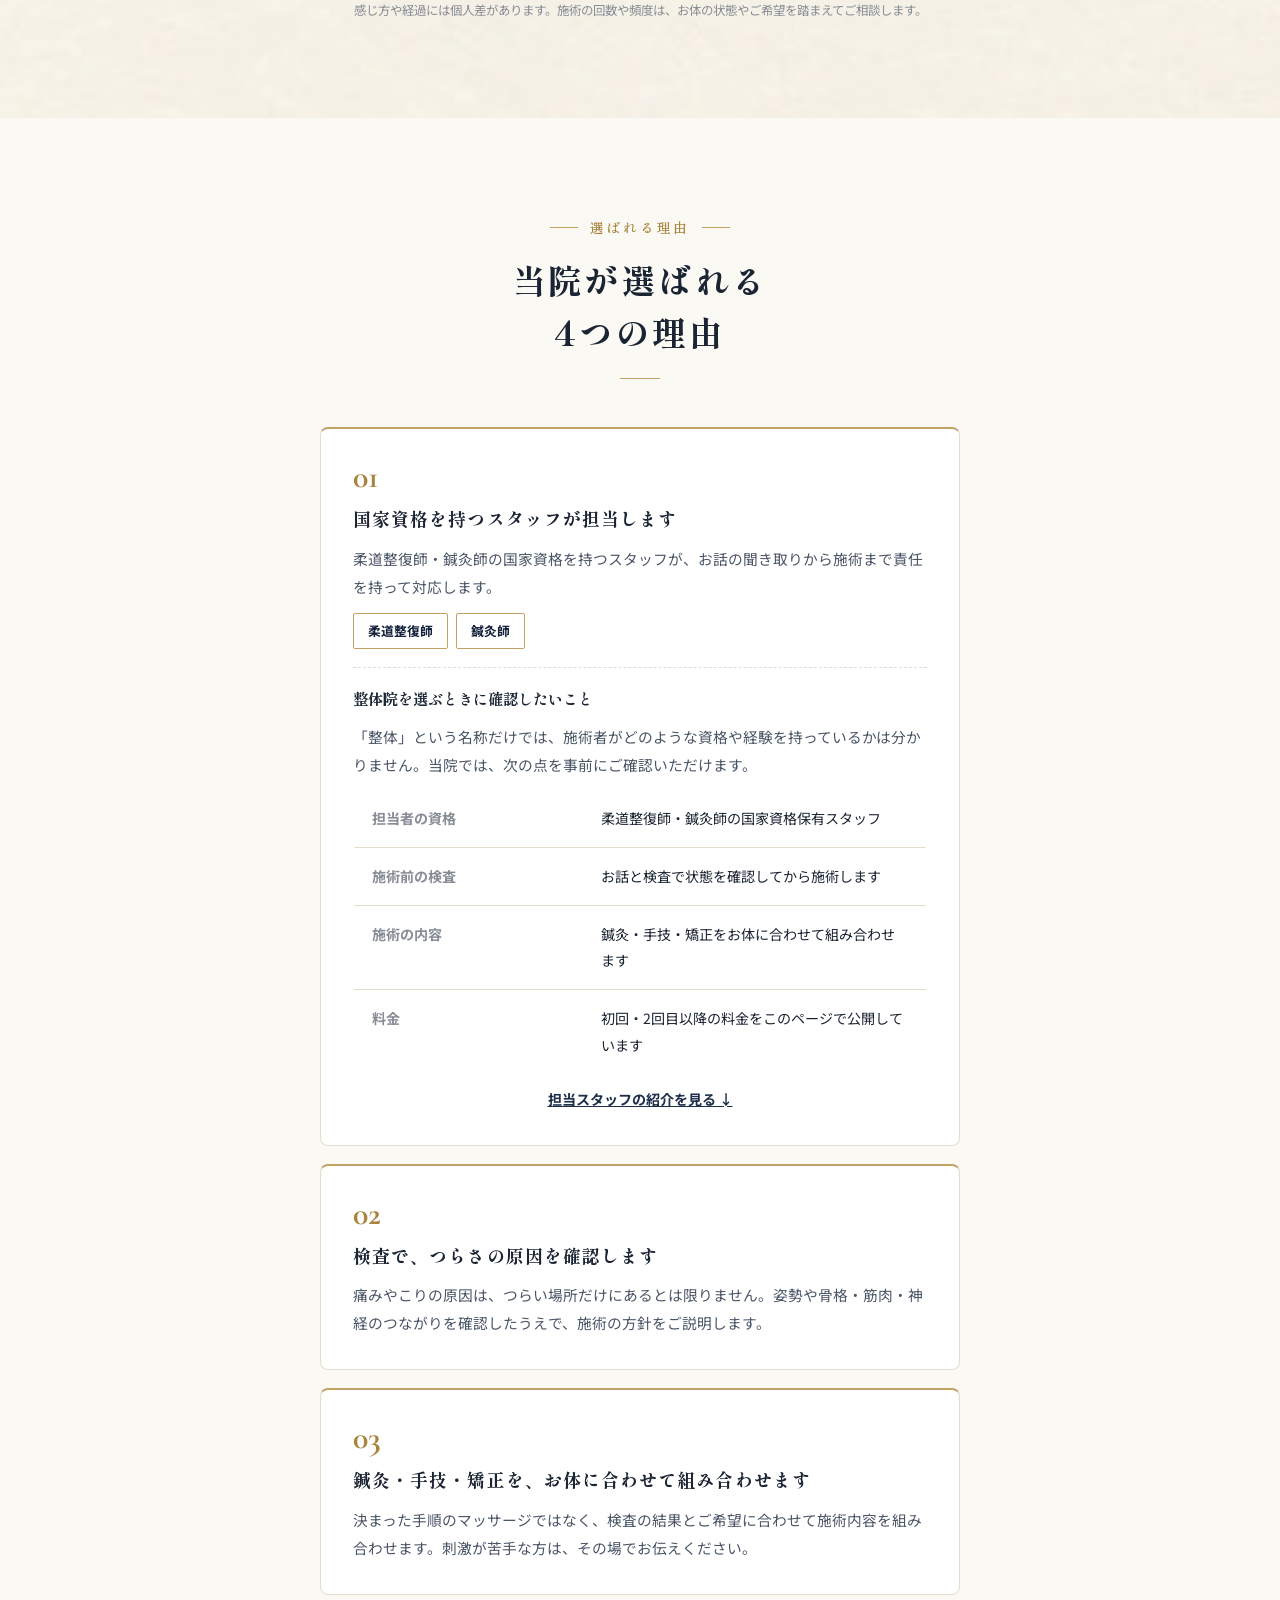
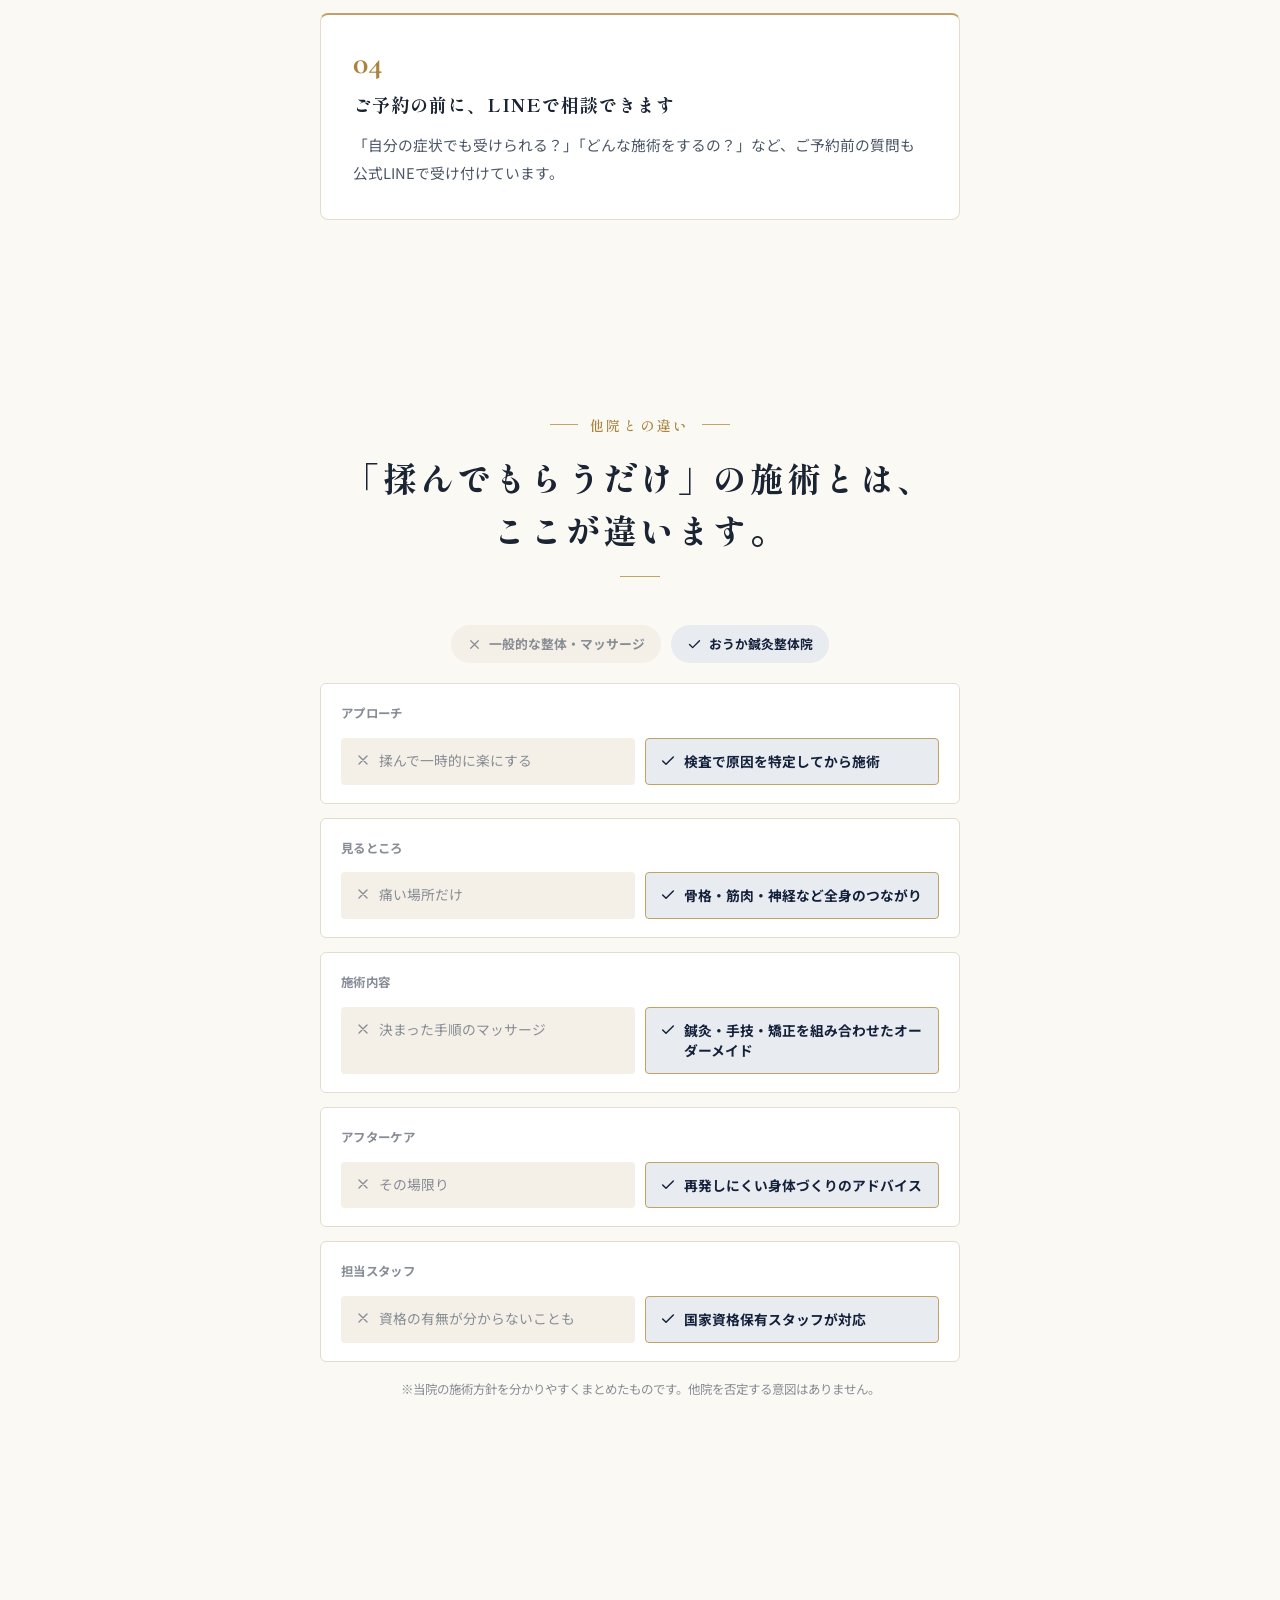
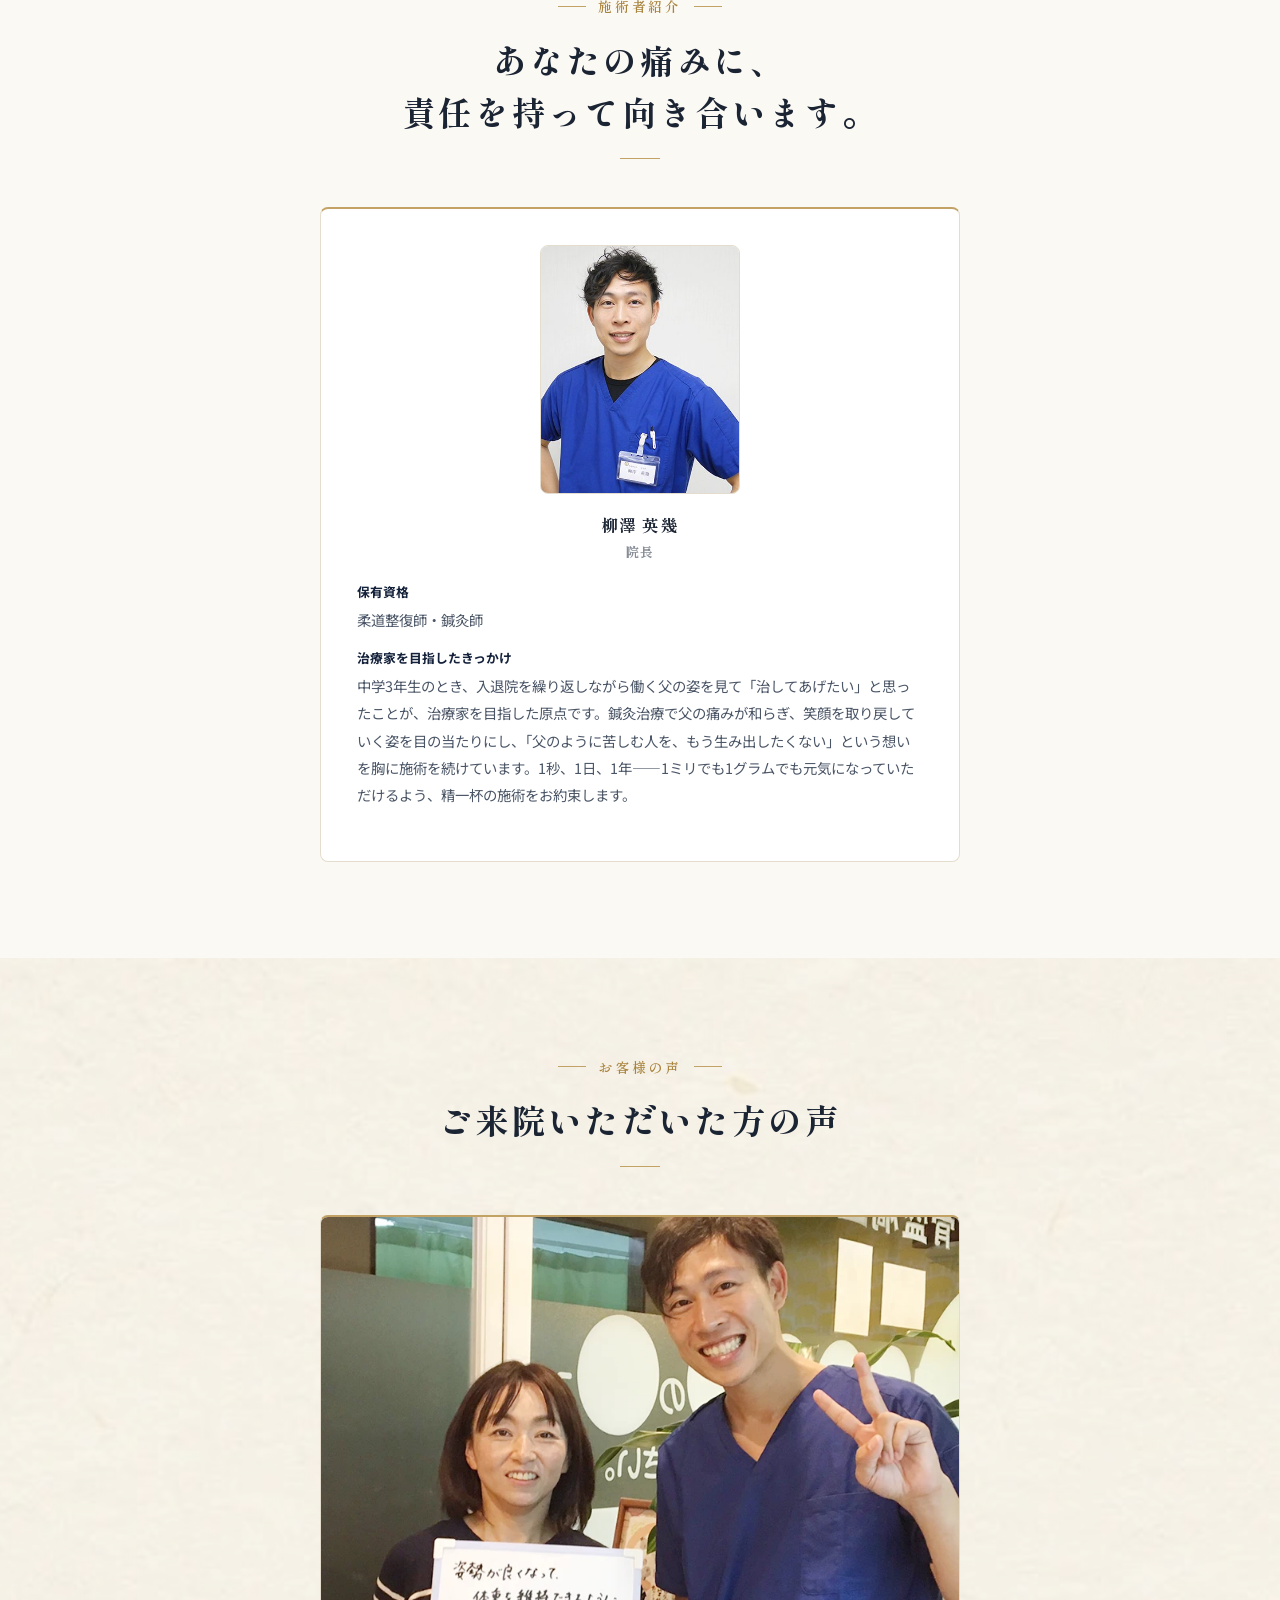
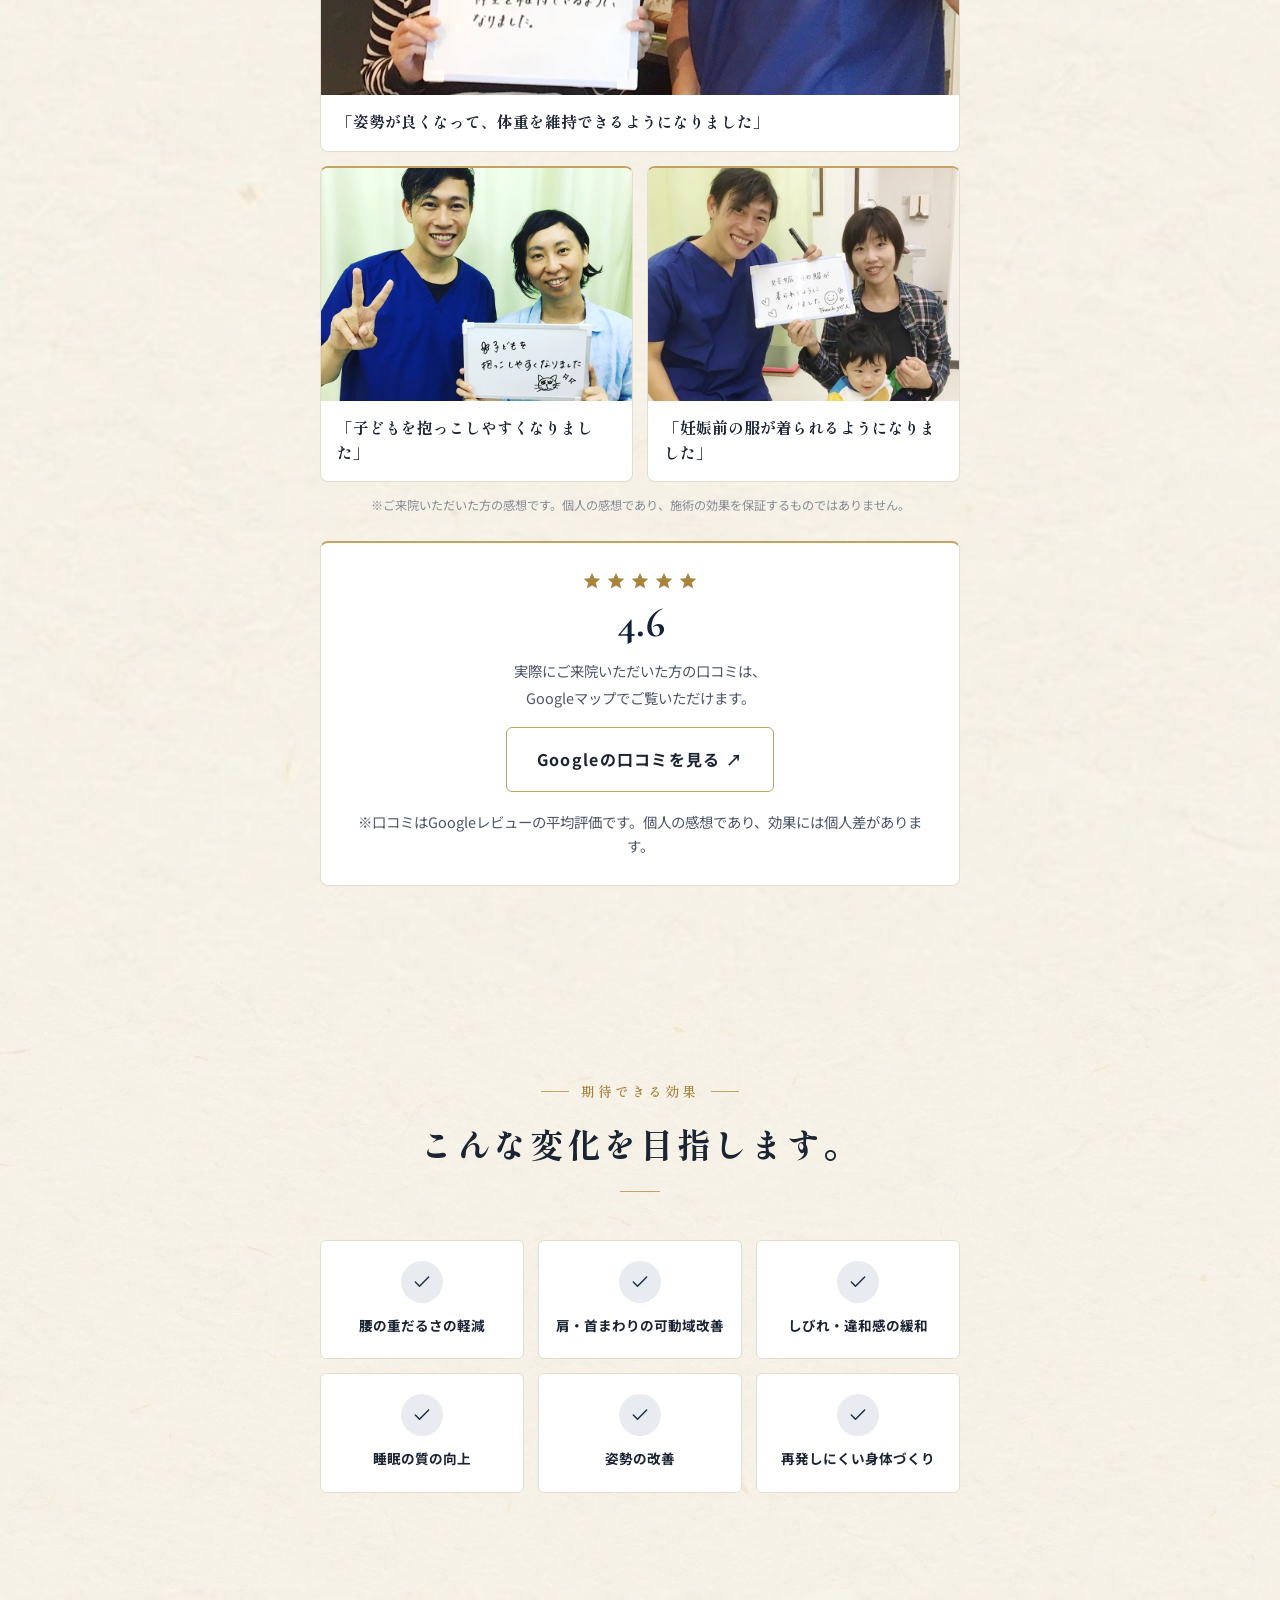
==== commit d9c9d9b8: "ヒーロー画像（症状10ページ）・料金画像・イラスト追加などを反映 Co-Authored-By: Claude Opus 5.5 <noreply@anthropic.com>" ====
--- a/index.html
+++ b/index.html
@@ -466,12 +466,13 @@
 .step-illust{display:block;width:100%;max-width:320px;height:auto;margin:0 auto 20px;border-radius:var(--radius-l);}
 .feature-illust{display:block;width:100%;max-width:220px;height:auto;margin:4px auto 0;border-radius:var(--radius-l);}
 .reason-illust{display:block;width:100%;height:auto;border-radius:var(--radius-s);margin-bottom:4px;}
+.price-img{width:100%;max-width:420px;height:auto;display:block;margin:0 auto;}
 /* ---------- PC表示の横幅を640pxにそろえる（スマホ表示は変更なし） ---------- */
 @media (min-width:700px){
   :root{--col:640px;}
   main .wrap,.hero .wrap,.site-header .wrap,.mini-nav .wrap{max-width:var(--col);padding-inline:0;}
   main > section > :not(.wrap){max-width:var(--col);margin-inline:auto;}
-  .hero-copy-img,.hero-alert,.symptom-visual,.hero-photo-wrap,.price-tiers,.hero-cta,
+  .price-img,.hero-copy-img,.hero-alert,.symptom-visual,.hero-photo-wrap,.price-tiers,.hero-cta,
   .stats-row,.check-list,.concern-close,.table-note,.section-photo,
   .reason-photo,.reason-grid,.concern-grid,.who-grid,.compare-list,.step-list,.effect-grid,.case-grid,.table-wrap,
   .area-list,.area-note,.feature-list,.staff-card,.voice-box,.price-block,.flow-list,.flow-cta,
@@ -610,29 +611,7 @@
       <h1 class="visually-hidden">最後の希望の整体院。</h1>
       <img src="hero-copy.webp" class="hero-copy-img" width="1086" height="1448" fetchpriority="high" alt="どこに行っても、痛みが取れなかった方へ。最後の希望の整体院。腰痛・肩こり首こり・坐骨神経痛。国家資格保有スタッフが原因を見極め、根本からアプローチします。院長：柳澤 英幾。初回3,300円（税込）。">
 
-      <div class="price-tiers">
-        <div class="price-tier featured">
-          <span class="tier-label">初回</span>
-          <div class="tier-price-row">
-            <span class="tier-before">¥7,000</span>
-            <svg class="tier-arrow" viewBox="0 0 24 24" fill="none" stroke="currentColor" stroke-width="2.4" stroke-linecap="round" stroke-linejoin="round"><path d="M5 12h14M13 6l6 6-6 6"/></svg>
-            <span class="tier-after">¥3,300</span><span class="tier-unit">（税込）</span>
-            <span class="tier-off">53%OFF</span>
-          </div>
-          <span class="tier-note">内訳：初診料1,000円＋施術料金6,000円</span>
-        </div>
-        <div class="price-tier">
-          <span class="tier-label">2回目以降</span>
-          <div class="tier-price-row">
-            <span class="tier-after">¥6,000</span><span class="tier-unit">（税込）</span>
-          </div>
-        </div>
-      </div>
-      <p class="price-guarantee">
-        <svg viewBox="0 0 24 24" fill="none" stroke="currentColor" stroke-width="2" stroke-linecap="round" stroke-linejoin="round"><path d="M12 3l7 3v6c0 4.5-3 7.5-7 9-4-1.5-7-4.5-7-9V6l7-3Z"/><path d="M9.5 12l1.8 1.8L15 10"/></svg>
-        初回施術料金 全額保証付き
-      </p>
-      <p class="cta-note" style="margin-top:-6px;">※さらにお得な回数券もご用意しています</p>
+      <img src="images/price-offer.webp" class="price-img" width="1122" height="1402" alt="初回限定 通常7,000円→3,300円（税込）53%OFF。内訳：初診料1,000円＋施術料金6,000円。2回目以降6,000円（税込）。初回施術料金 全額保証付き。※さらにお得な回数券もご用意しています。">
 
       <div class="hero-cta">
         <a href="https://beauty.hotpepper.jp/kr/slnH000785185/coupon/" class="btn btn-primary btn-wide js-reserve">
@@ -749,9 +728,7 @@
         <p>もみほぐしや電気治療は一時的に楽になりますが、根本の原因が残っていると数日〜数週間で痛みがぶり返しやすくなります。</p>
       </div>
       <div class="reason-card">
-        <div class="icon-badge">
-          <svg viewBox="0 0 24 24" fill="none" stroke="currentColor" stroke-width="1.7" stroke-linecap="round" stroke-linejoin="round"><path d="M12 20V10M12 10c-3 0-5-2-5-5M12 10c3 0 5-2 5-5"/></svg>
-        </div>
+        <img class="reason-illust" src="images/cause-painful-spot.jpg" width="1080" height="850" loading="lazy" alt="">
         <h3>痛い場所しか見ていなかった</h3>
         <p>腰の痛みの原因が骨盤や股関節の歪みにあるなど、痛みの発生源と痛い場所が違うケースは少なくありません。</p>
       </div>
@@ -840,7 +817,6 @@
         <span class="feature-num">04</span>
         <h3>ご予約の前に、LINEで相談できます</h3>
         <p>「自分の症状でも受けられる？」「どんな施術をするの？」など、ご予約前の質問も公式LINEで受け付けています。</p>
-        <img class="feature-illust" src="images/line-consult.webp" width="1254" height="1254" loading="lazy" alt="">
       </div>
     </div>
     </div>
@@ -989,28 +965,7 @@
     </div>
     <div class="price-block">
       <span class="menu-name">オーダーメイド整体コース（初回60分〜）</span>
-      <div class="price-tiers">
-        <div class="price-tier featured">
-          <span class="tier-label">初回</span>
-          <div class="tier-price-row">
-            <span class="tier-before">¥7,000</span>
-            <svg class="tier-arrow" viewBox="0 0 24 24" fill="none" stroke="currentColor" stroke-width="2.4" stroke-linecap="round" stroke-linejoin="round"><path d="M5 12h14M13 6l6 6-6 6"/></svg>
-            <span class="tier-after">¥3,300</span><span class="tier-unit">（税込）</span>
-            <span class="tier-off">53%OFF</span>
-          </div>
-          <span class="tier-note">内訳：初診料1,000円＋施術料金6,000円</span>
-        </div>
-        <div class="price-tier">
-          <span class="tier-label">2回目以降</span>
-          <div class="tier-price-row">
-            <span class="tier-after">¥6,000</span><span class="tier-unit">（税込）</span>
-          </div>
-        </div>
-      </div>
-      <p class="price-guarantee">
-        <svg viewBox="0 0 24 24" fill="none" stroke="currentColor" stroke-width="2" stroke-linecap="round" stroke-linejoin="round"><path d="M12 3l7 3v6c0 4.5-3 7.5-7 9-4-1.5-7-4.5-7-9V6l7-3Z"/><path d="M9.5 12l1.8 1.8L15 10"/></svg>
-        初回施術料金 全額保証付き
-      </p>
+      <img src="images/price-offer.webp" class="price-img" width="1122" height="1402" loading="lazy" alt="初回限定 通常7,000円→3,300円（税込）53%OFF。内訳：初診料1,000円＋施術料金6,000円。2回目以降6,000円（税込）。初回施術料金 全額保証付き。※さらにお得な回数券もご用意しています。">
       <a href="https://beauty.hotpepper.jp/kr/slnH000785185/coupon/" class="btn btn-primary btn-wide js-reserve">
         <svg viewBox="0 0 24 24" fill="none" stroke="currentColor" stroke-width="1.8" stroke-linecap="round" stroke-linejoin="round"><rect x="3" y="4" width="18" height="18" rx="3"/><path d="M16 2v4M8 2v4M3 10h18"/></svg>
         ホットペッパーで予約する
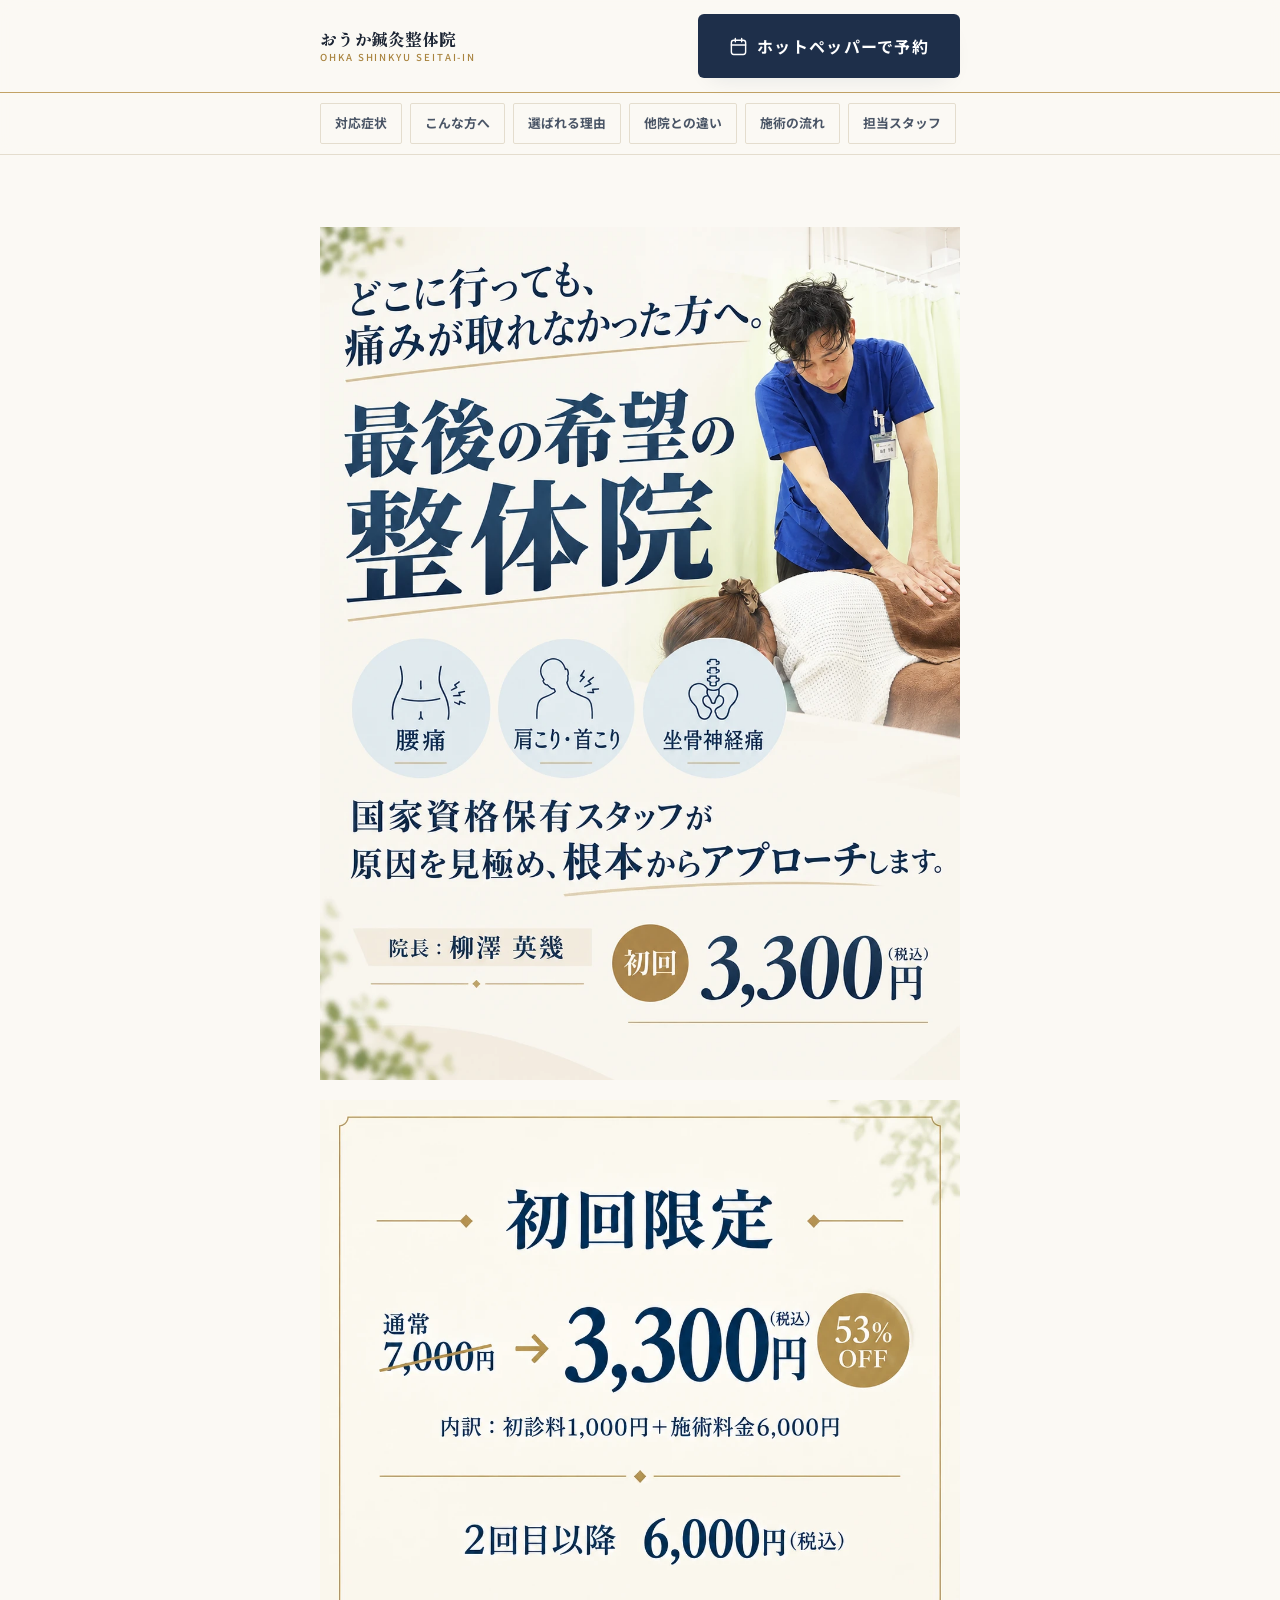
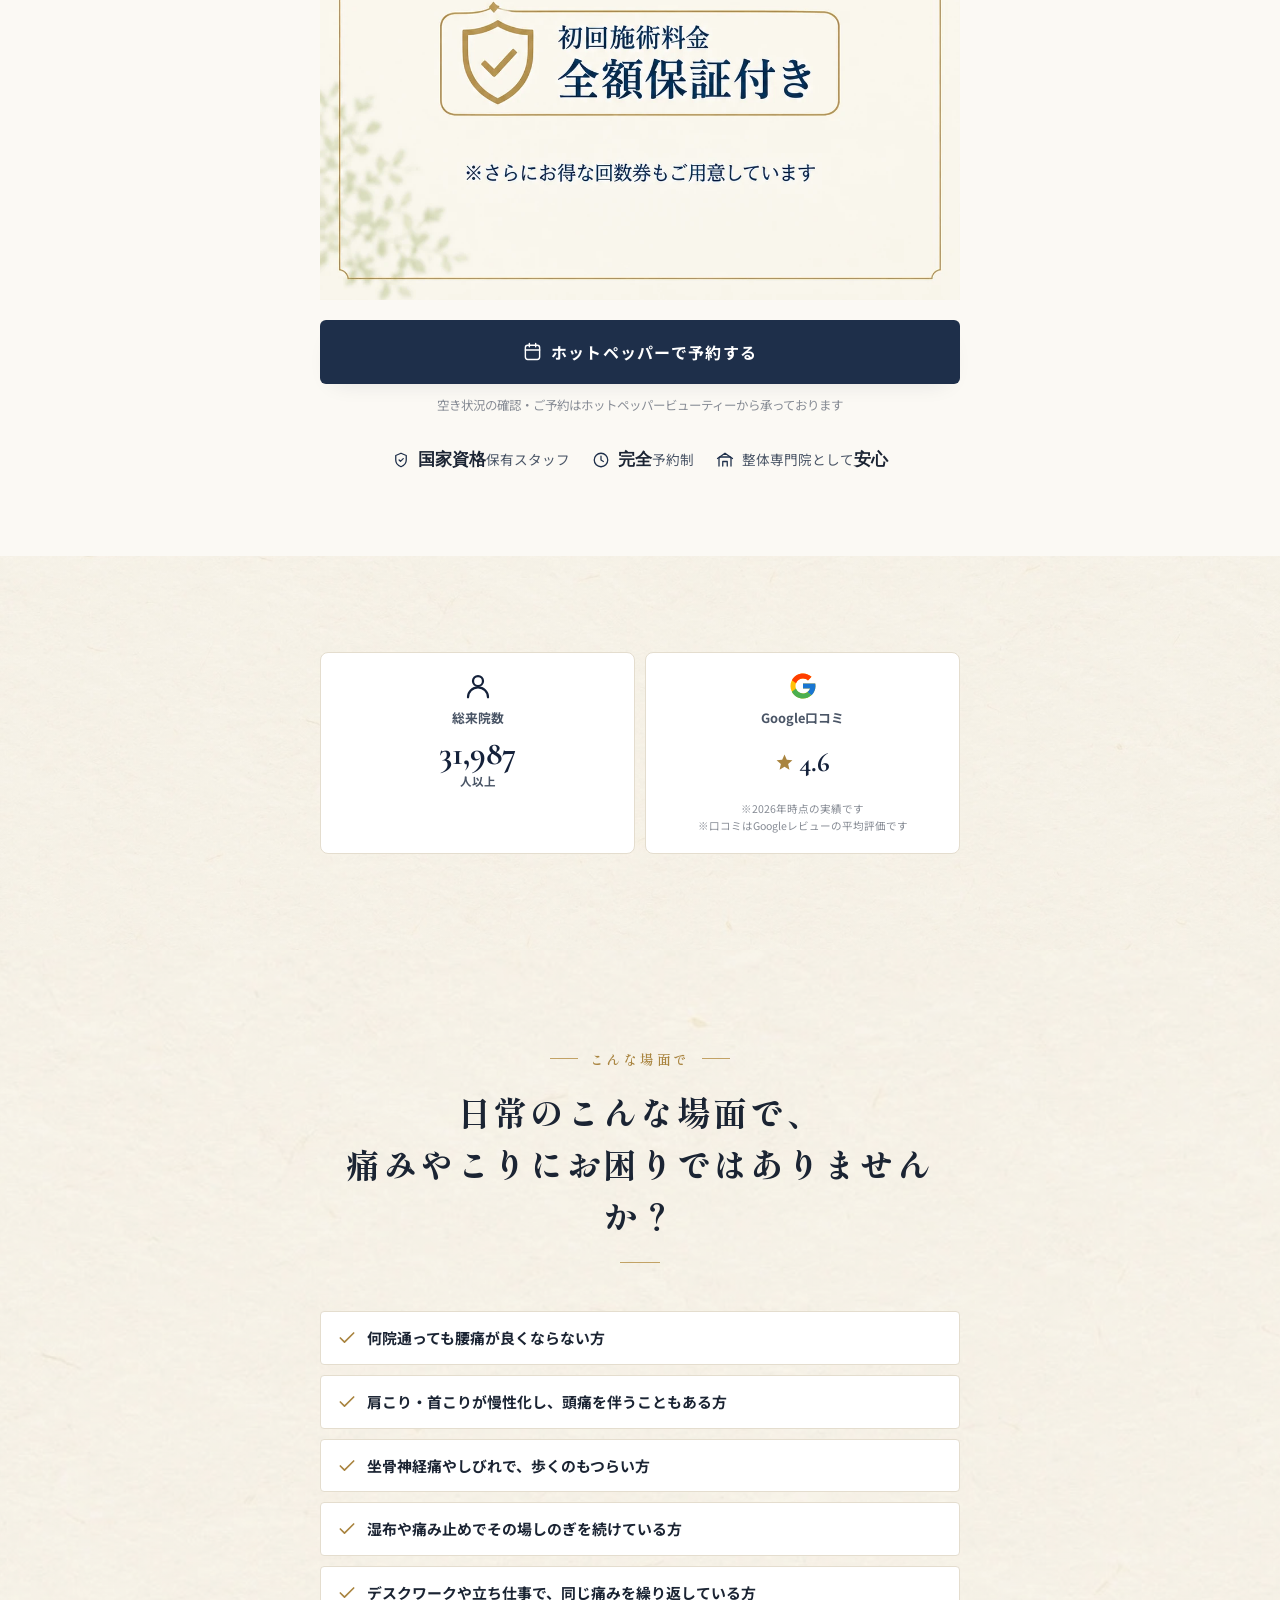
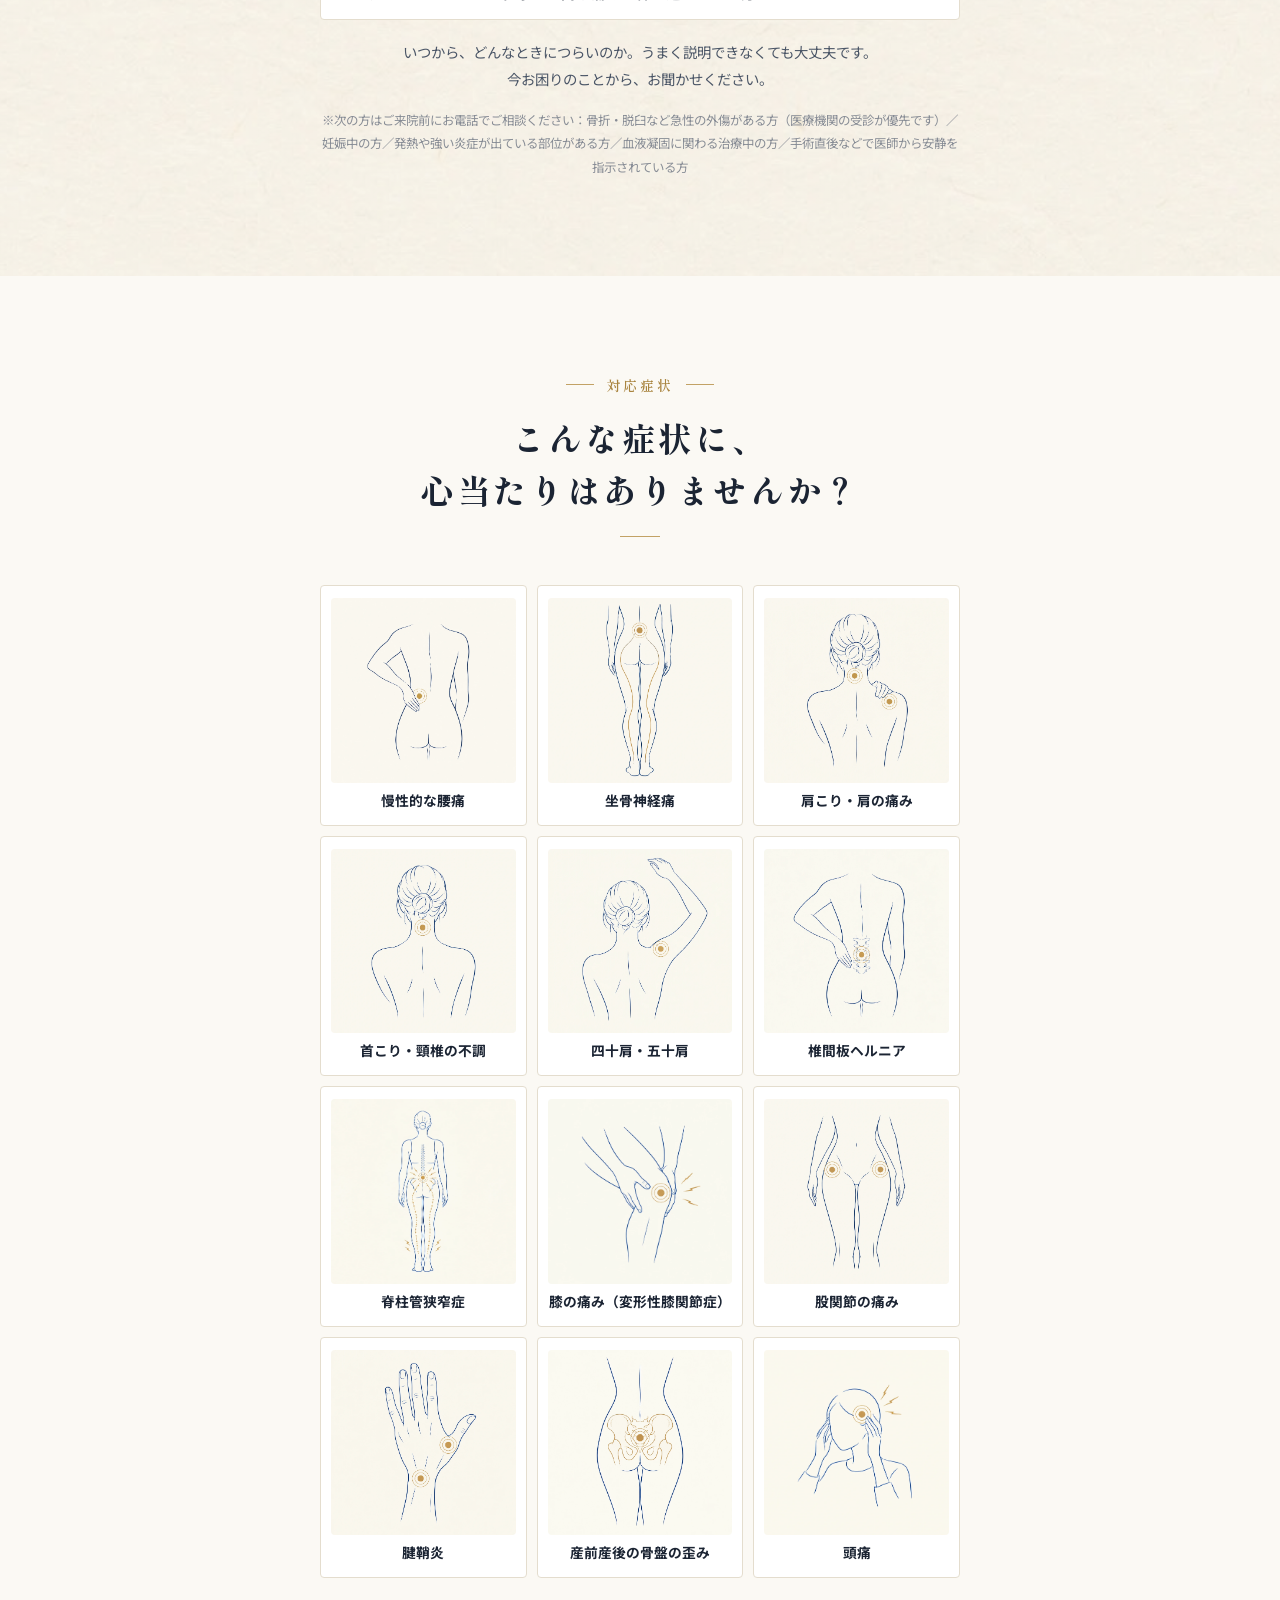
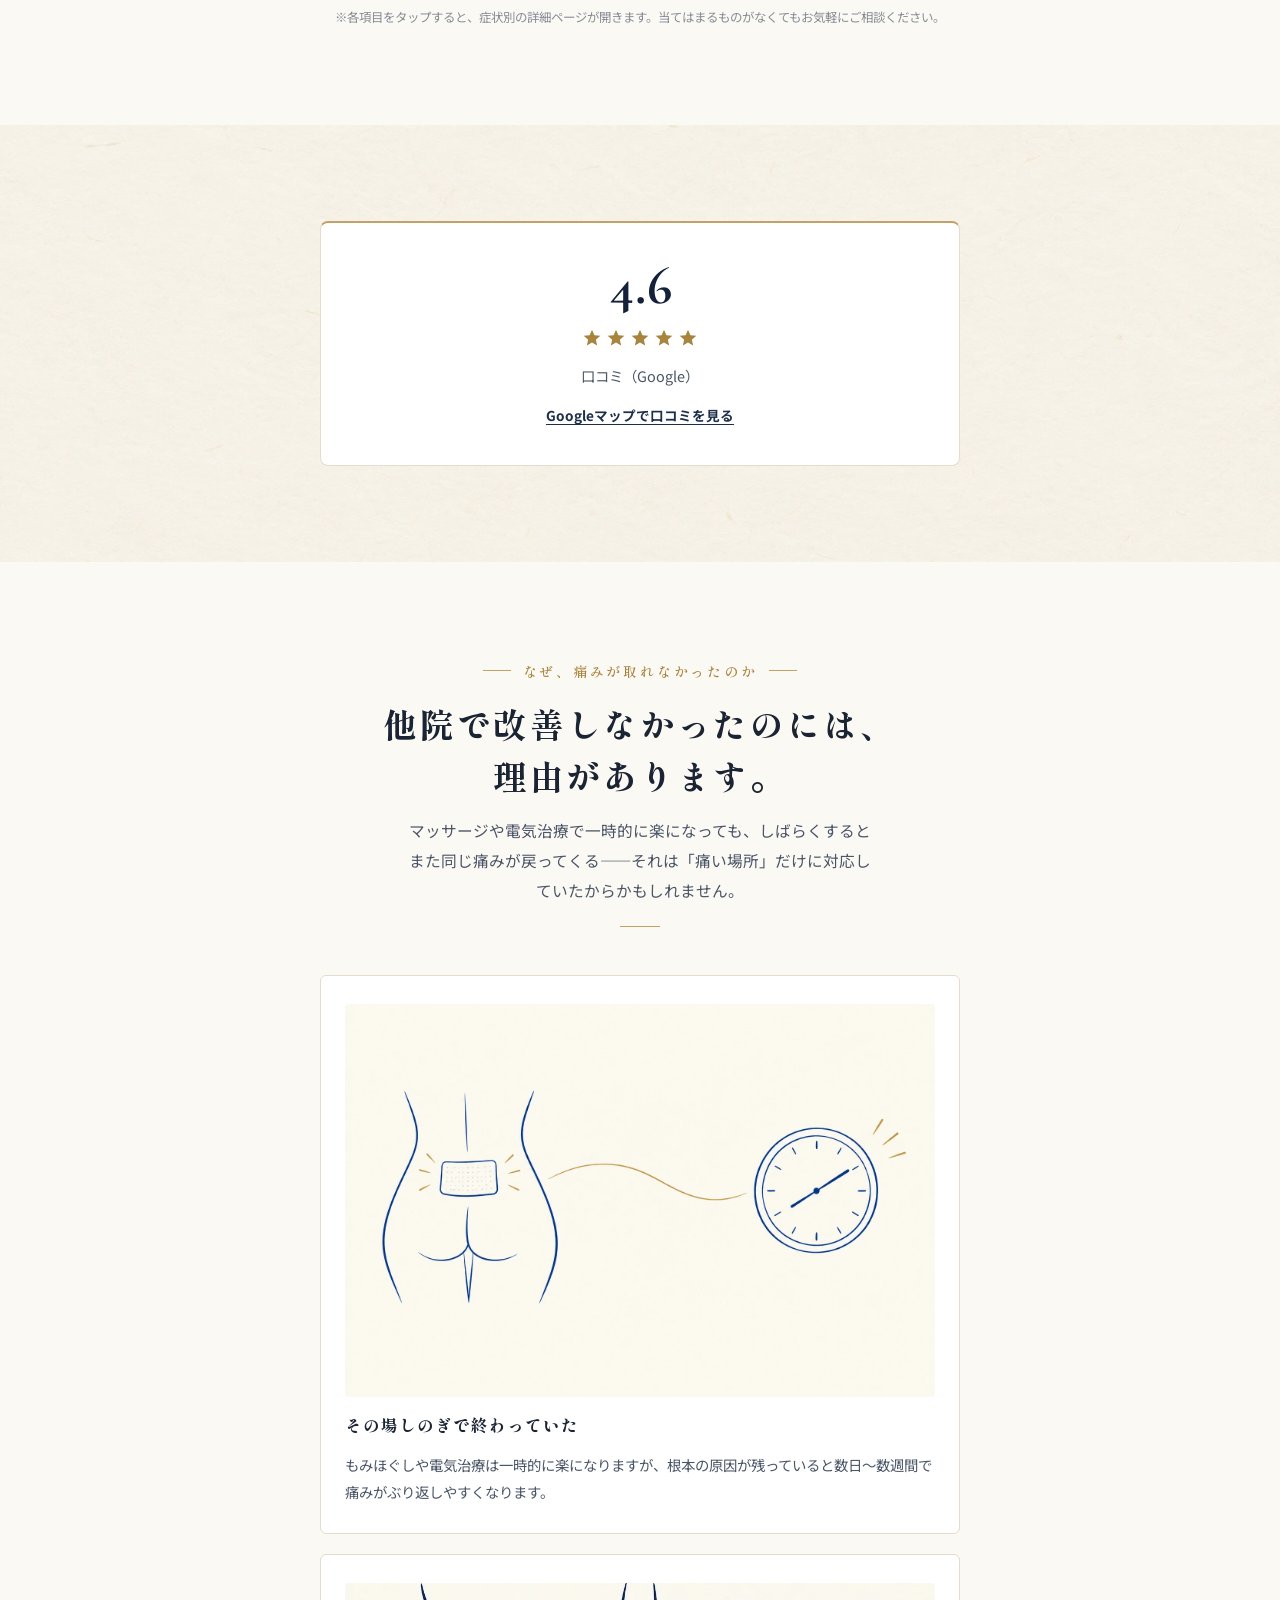
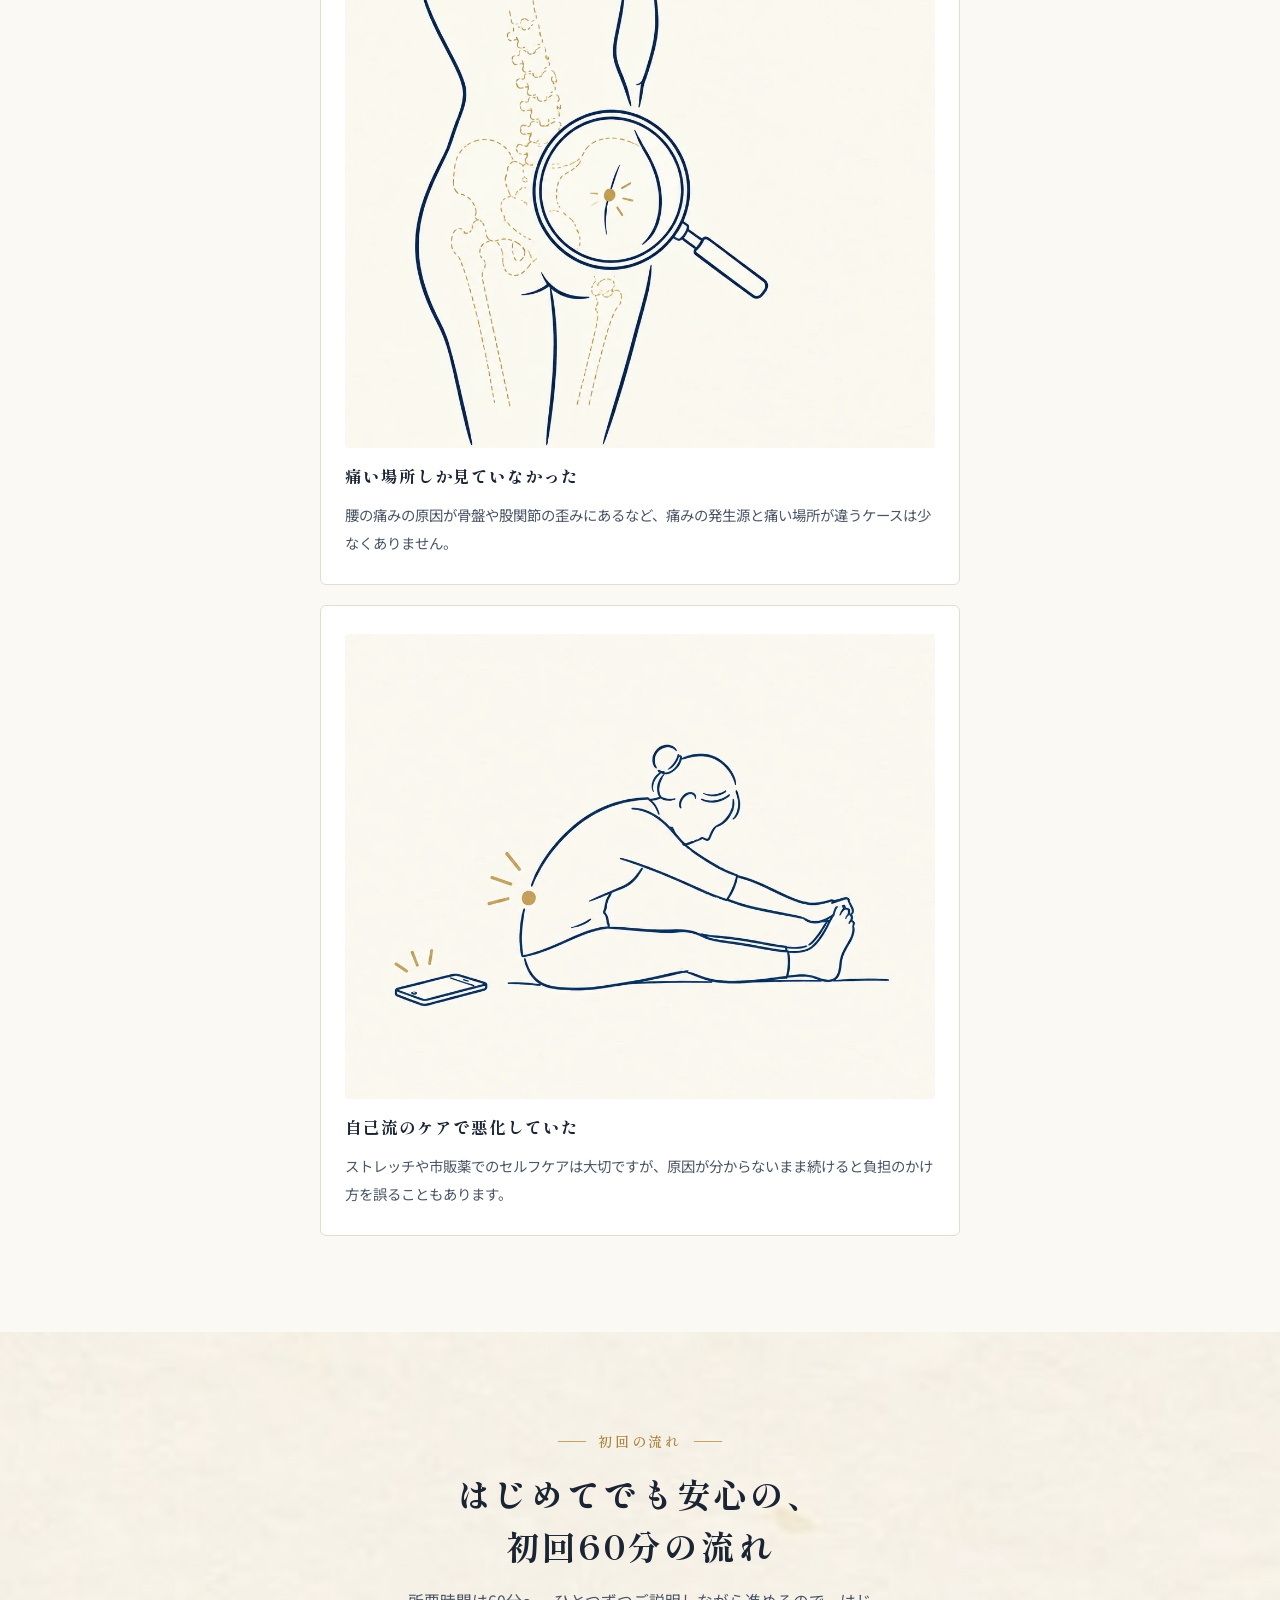
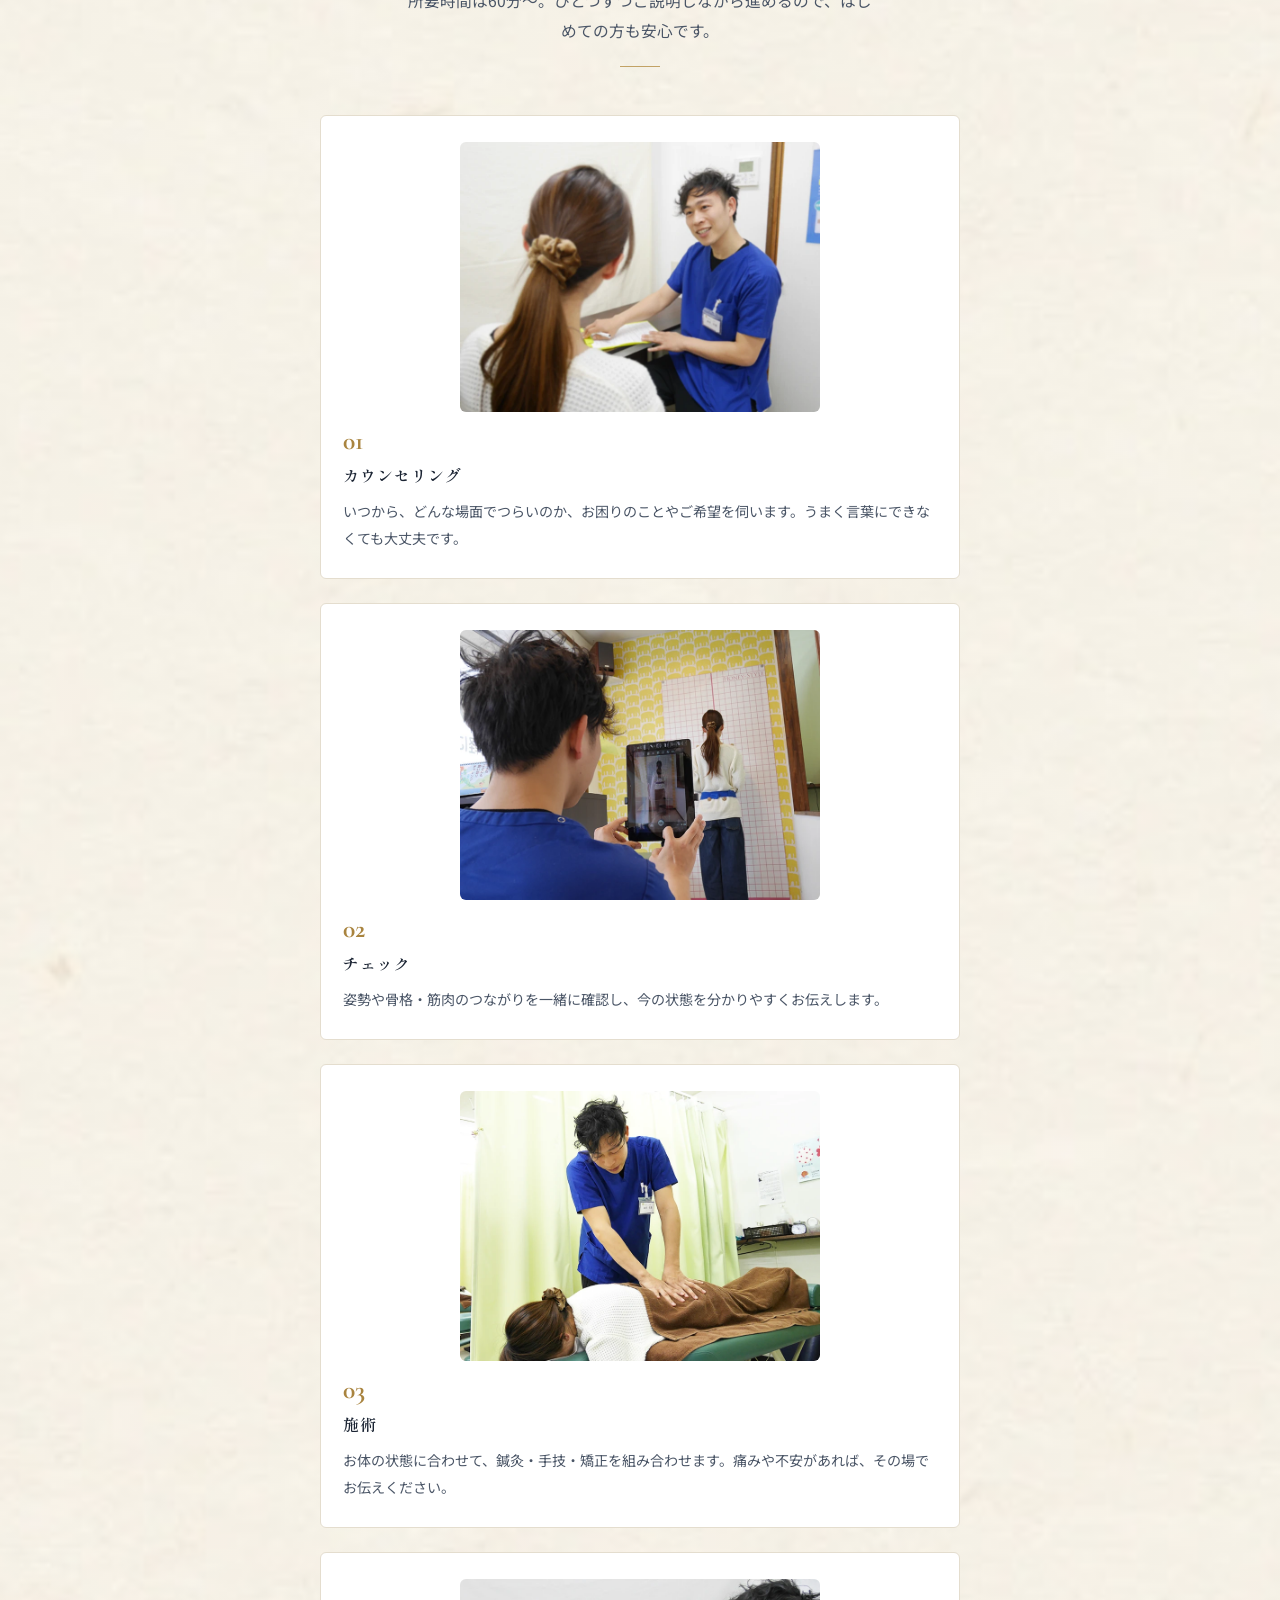
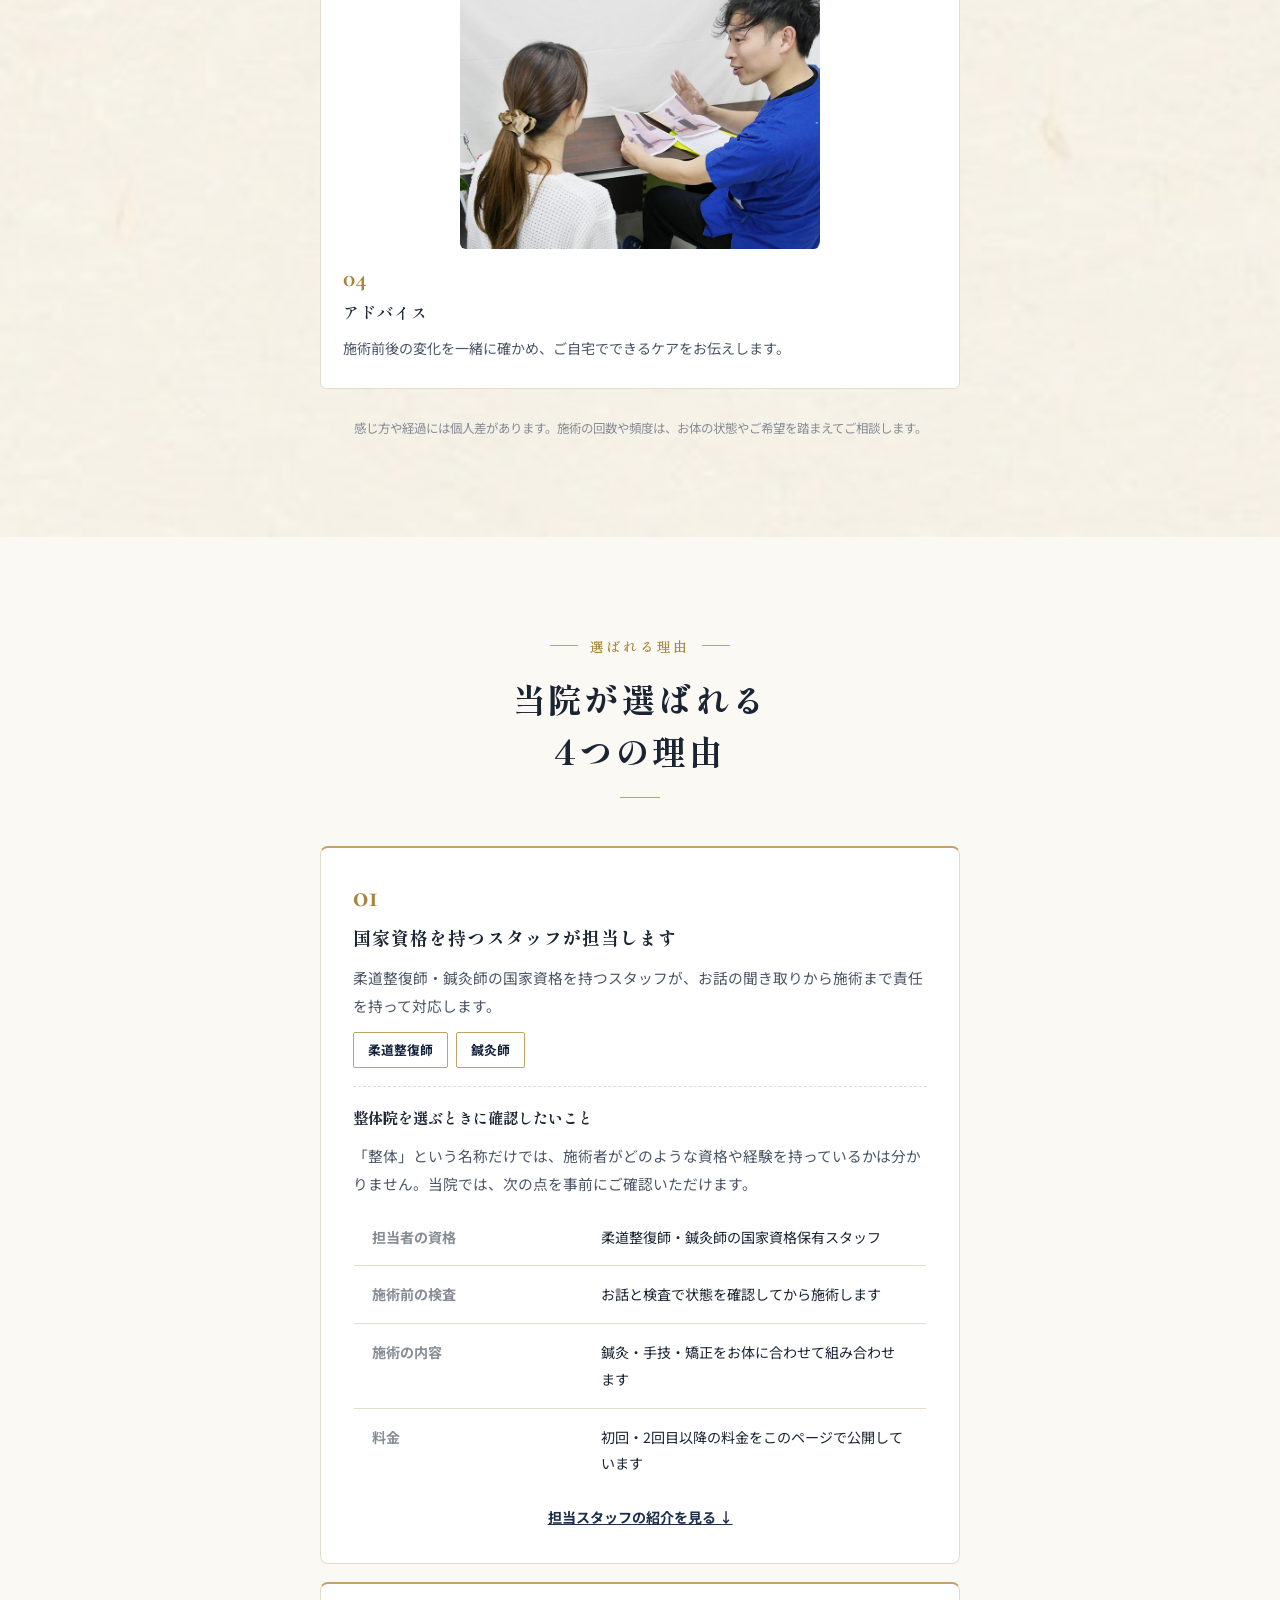
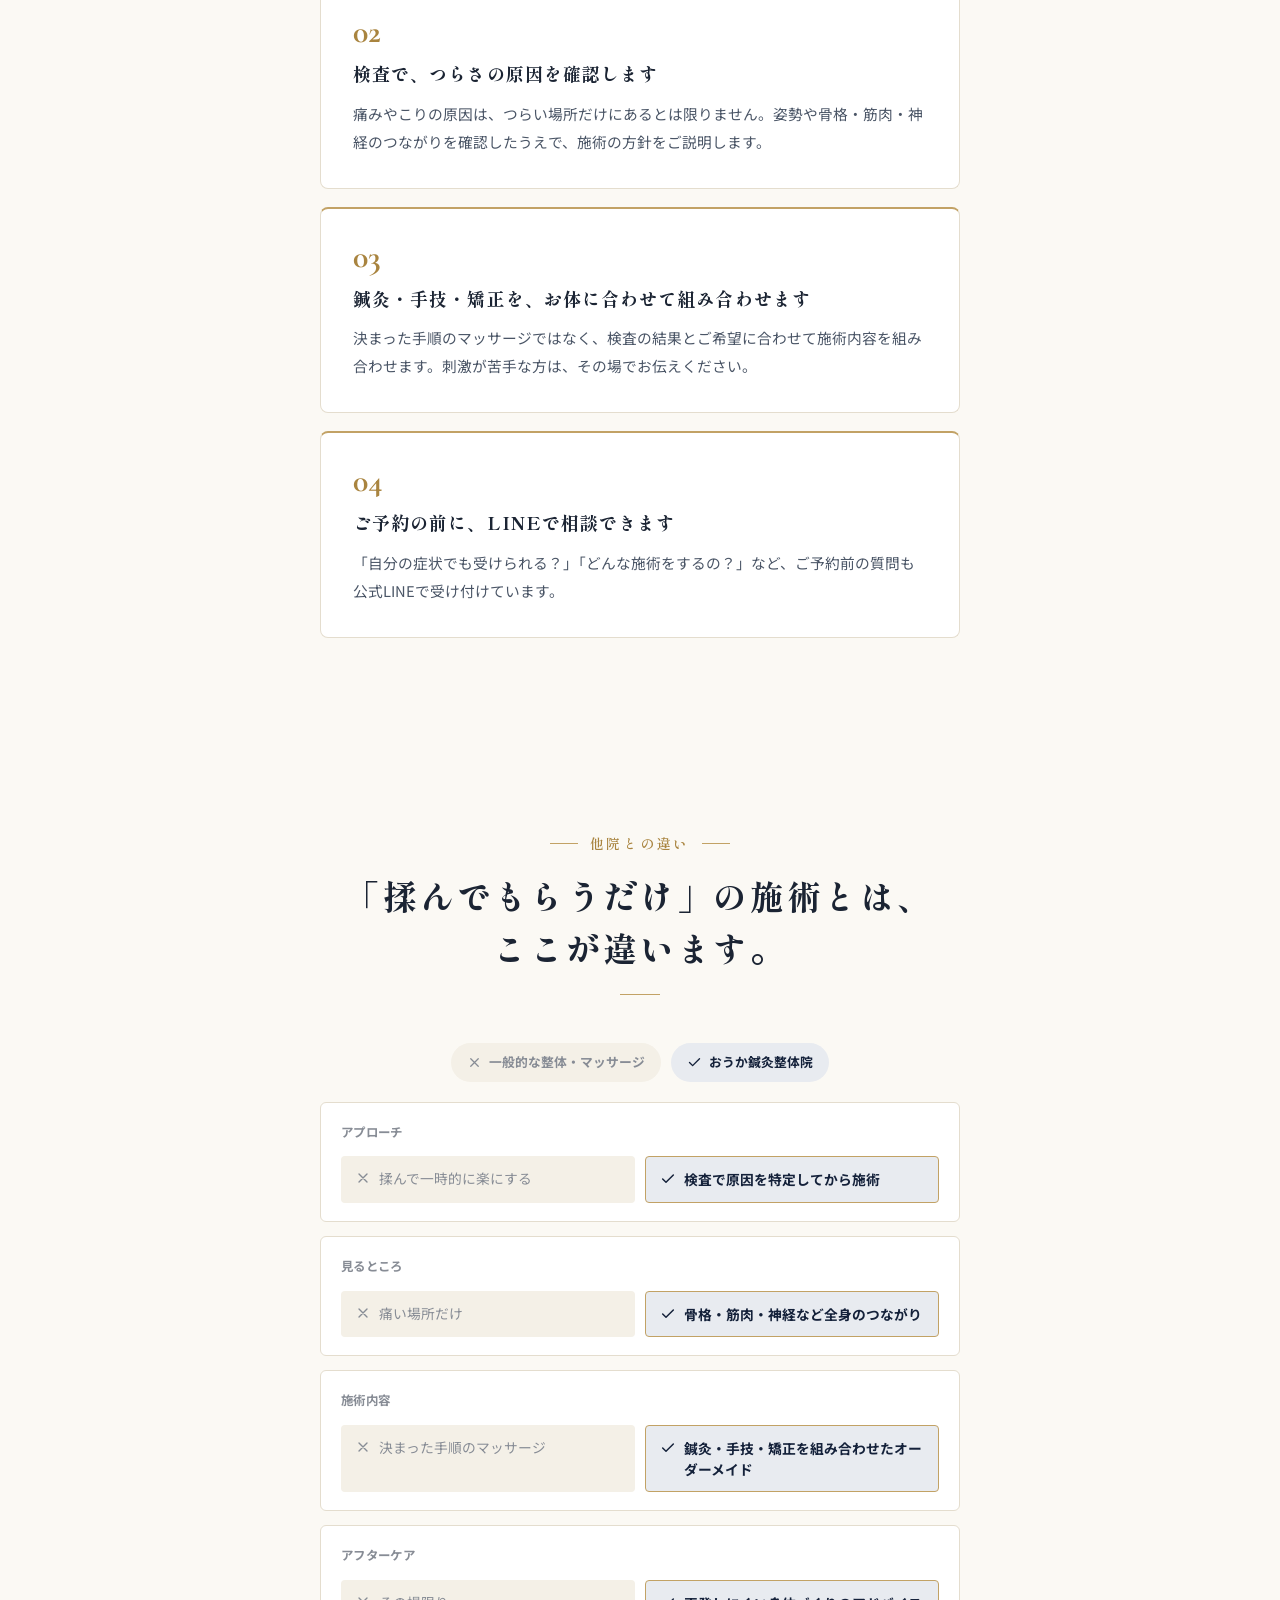
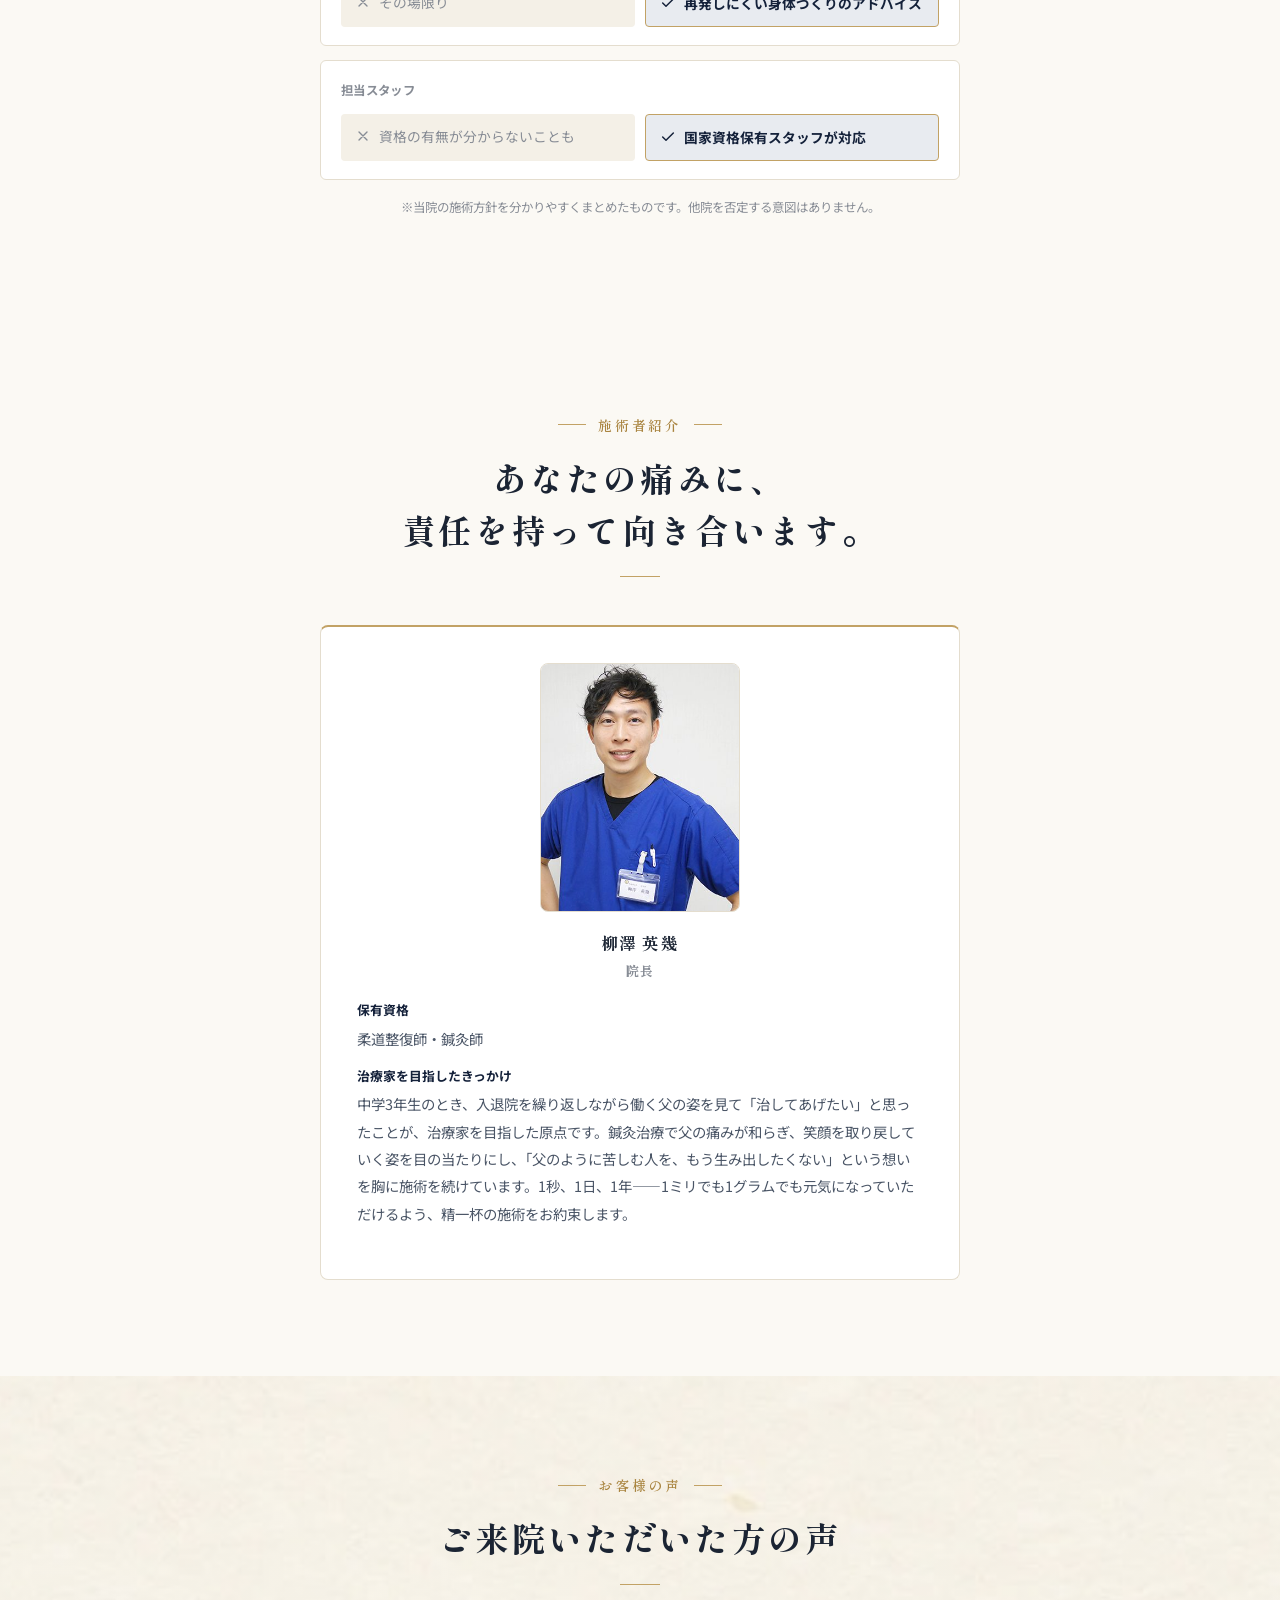
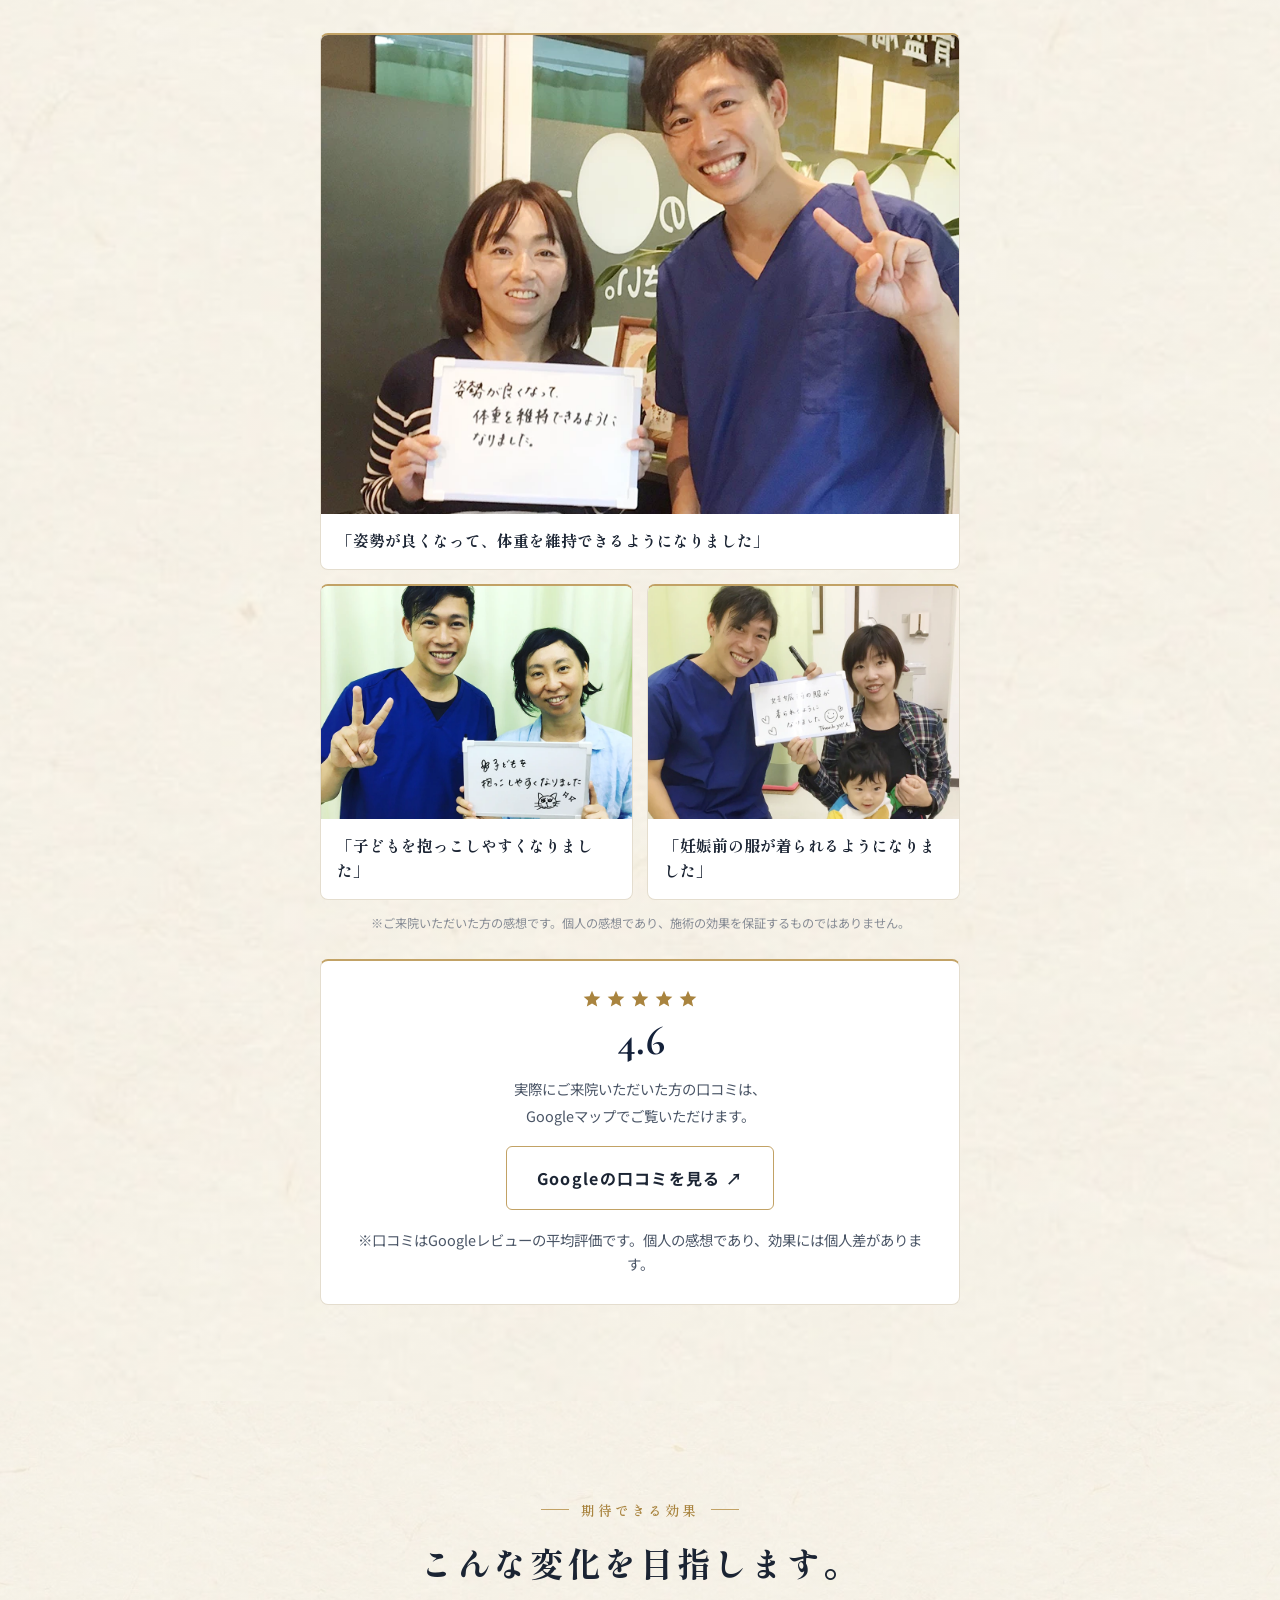
==== commit 891fbba7: "坐骨神経痛ヒーロー・ストレッチのイラスト・実績表記の統一を反映 Co-Authored-By: Claude Opus 5.5 <noreply@anthropic.com>" ====
--- a/index.html
+++ b/index.html
@@ -644,7 +644,7 @@
         <div class="stat-card">
           <div class="stat-icon"><svg viewBox="0 0 24 24" fill="none" stroke="currentColor" stroke-width="1.8" stroke-linecap="round" stroke-linejoin="round"><path d="M12 12a4 4 0 1 0 0-8 4 4 0 0 0 0 8Z"/><path d="M4 21c0-4.4 3.6-8 8-8s8 3.6 8 8"/></svg></div>
           <p class="stat-label">総来院数</p>
-          <div class="stat-number">31,987<span>人</span></div>
+          <div class="stat-number">31,987<span>人以上</span></div>
         </div>
         <div class="stat-card">
           <div class="stat-icon"><svg viewBox="0 0 48 48" width="26" height="26"><path fill="#FFC107" d="M43.611,20.083H42V20H24v8h11.303c-1.649,4.657-6.08,8-11.303,8c-6.627,0-12-5.373-12-12c0-6.627,5.373-12,12-12c3.059,0,5.842,1.154,7.961,3.039l5.657-5.657C34.046,6.053,29.268,4,24,4C12.955,4,4,12.955,4,24c0,11.045,8.955,20,20,20c11.045,0,20-8.955,20-20C44,22.659,43.862,21.35,43.611,20.083z"/><path fill="#FF3D00" d="M6.306,14.691l6.571,4.819C14.655,15.108,18.961,12,24,12c3.059,0,5.842,1.154,7.961,3.039l5.657-5.657C34.046,6.053,29.268,4,24,4C16.318,4,9.656,8.337,6.306,14.691z"/><path fill="#4CAF50" d="M24,44c5.166,0,9.86-1.977,13.409-5.192l-6.19-5.238C29.211,35.091,26.715,36,24,36c-5.202,0-9.619-3.317-11.283-7.946l-6.522,5.025C9.505,39.556,16.227,44,24,44z"/><path fill="#1976D2" d="M43.611,20.083H42V20H24v8h11.303c-0.792,2.237-2.231,4.166-4.087,5.571c0.001-0.001,0.002-0.001,0.003-0.002l6.19,5.238C36.971,39.205,44,34,44,24C44,22.659,43.862,21.35,43.611,20.083z"/></svg></div>
@@ -733,9 +733,7 @@
         <p>腰の痛みの原因が骨盤や股関節の歪みにあるなど、痛みの発生源と痛い場所が違うケースは少なくありません。</p>
       </div>
       <div class="reason-card">
-        <div class="icon-badge">
-          <svg viewBox="0 0 24 24" fill="none" stroke="currentColor" stroke-width="1.7" stroke-linecap="round" stroke-linejoin="round"><path d="M21 12a9 9 0 1 1-3.5-7.1"/><path d="M21 3v5h-5"/></svg>
-        </div>
+        <img class="reason-illust" src="images/cause-self-care.jpg" width="1080" height="850" loading="lazy" alt="">
         <h3>自己流のケアで悪化していた</h3>
         <p>ストレッチや市販薬でのセルフケアは大切ですが、原因が分からないまま続けると負担のかけ方を誤ることもあります。</p>
       </div>
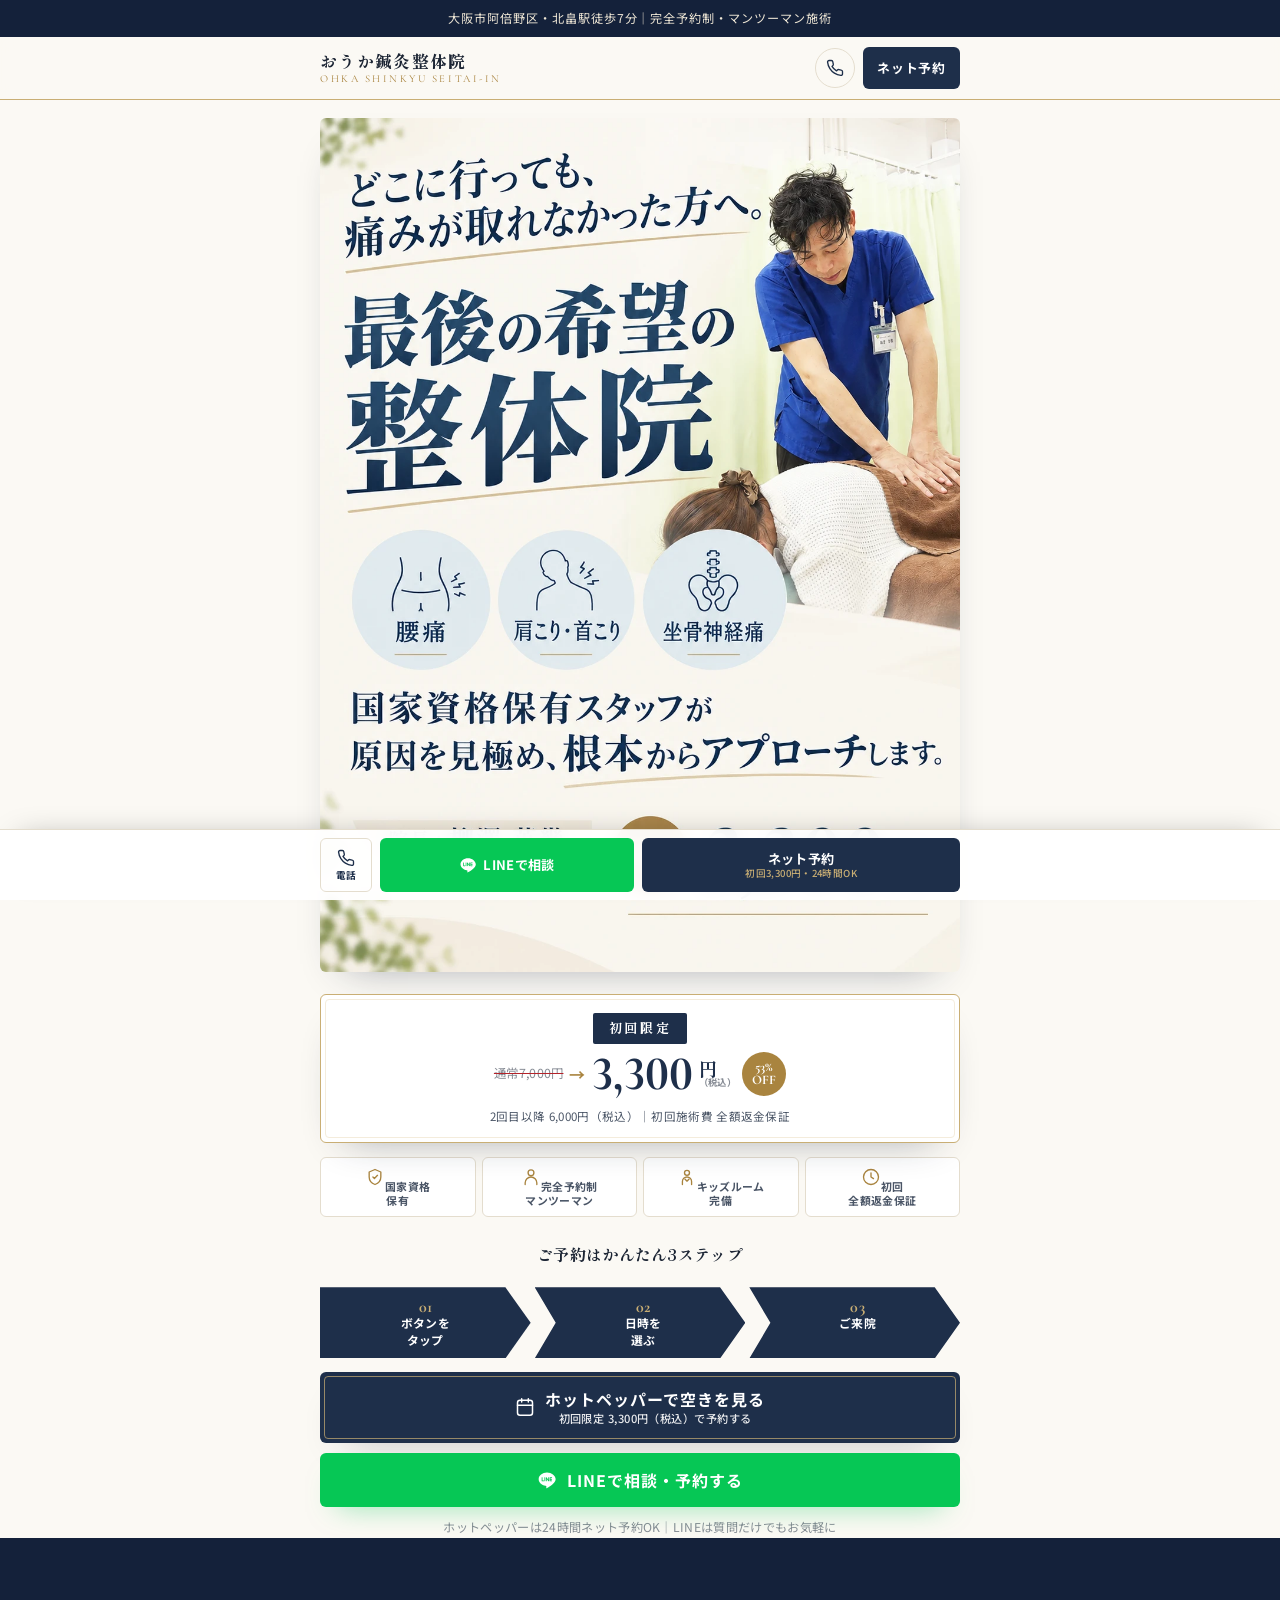
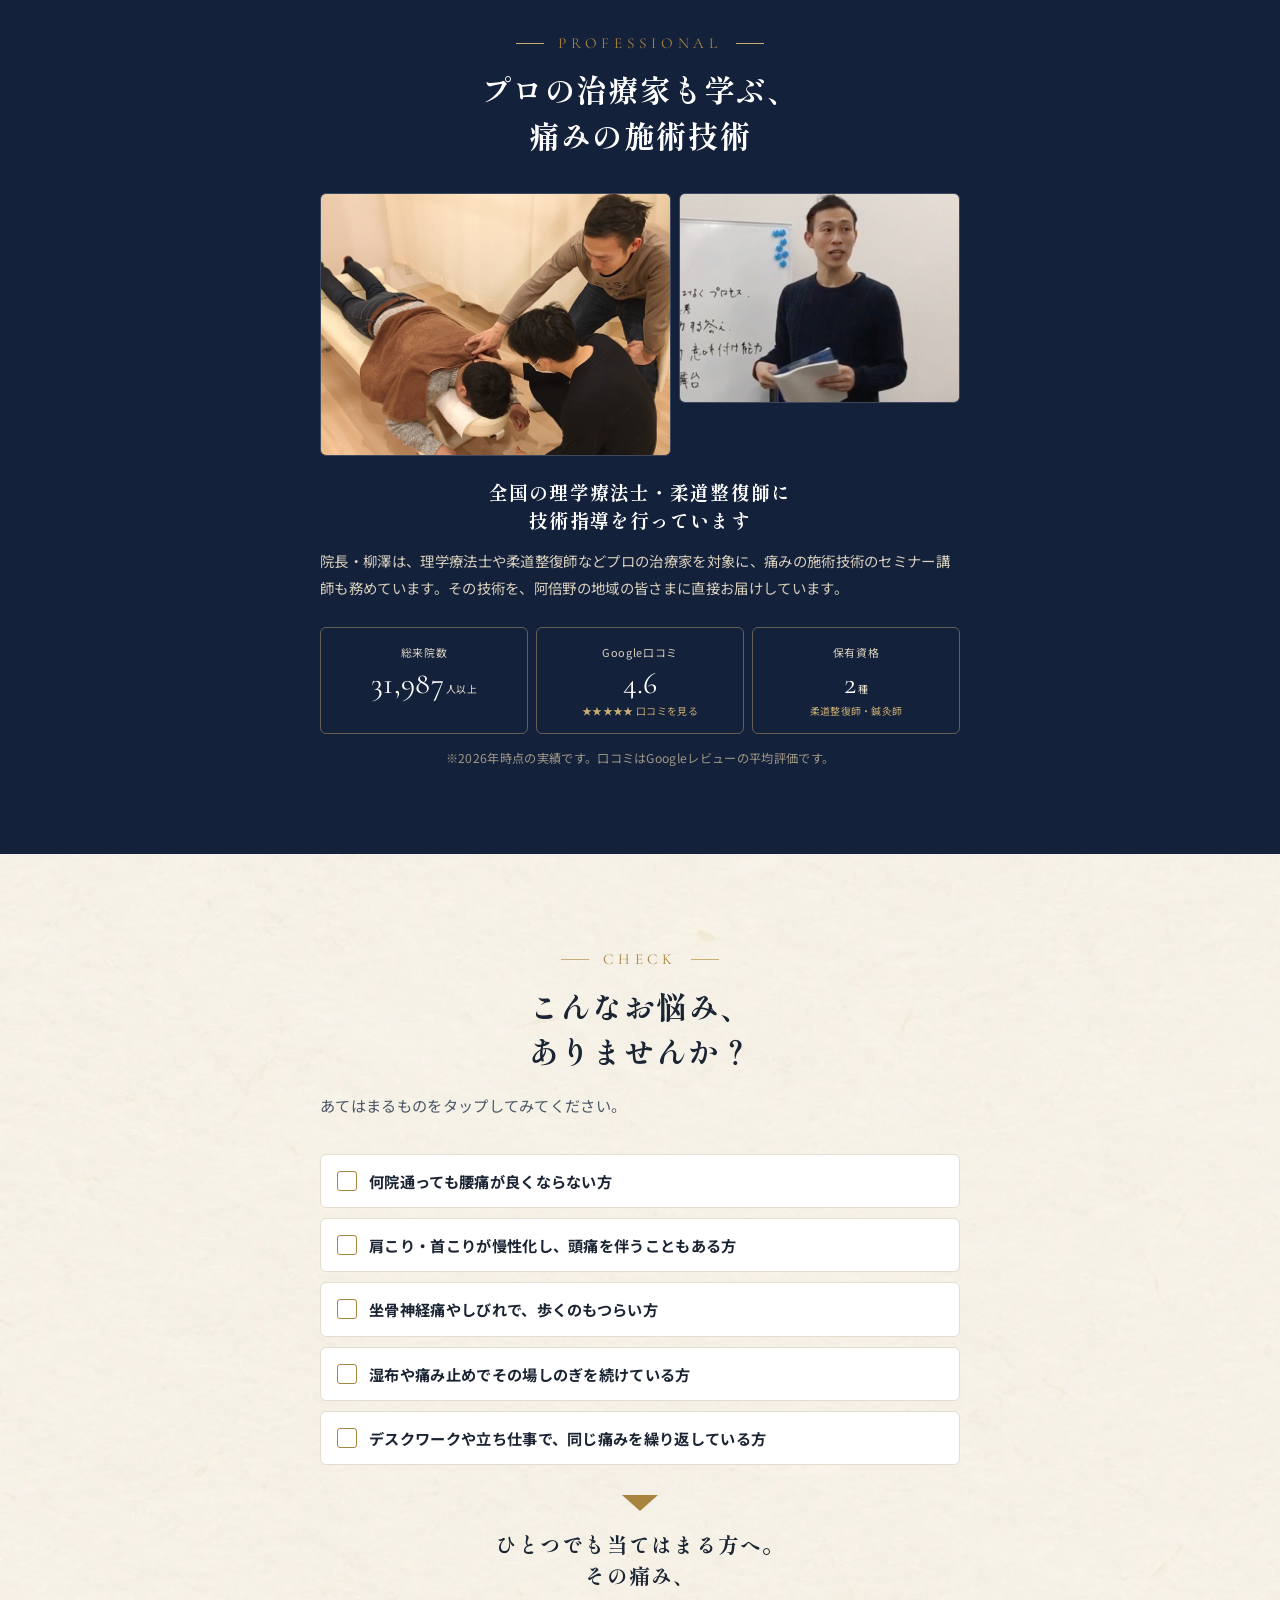
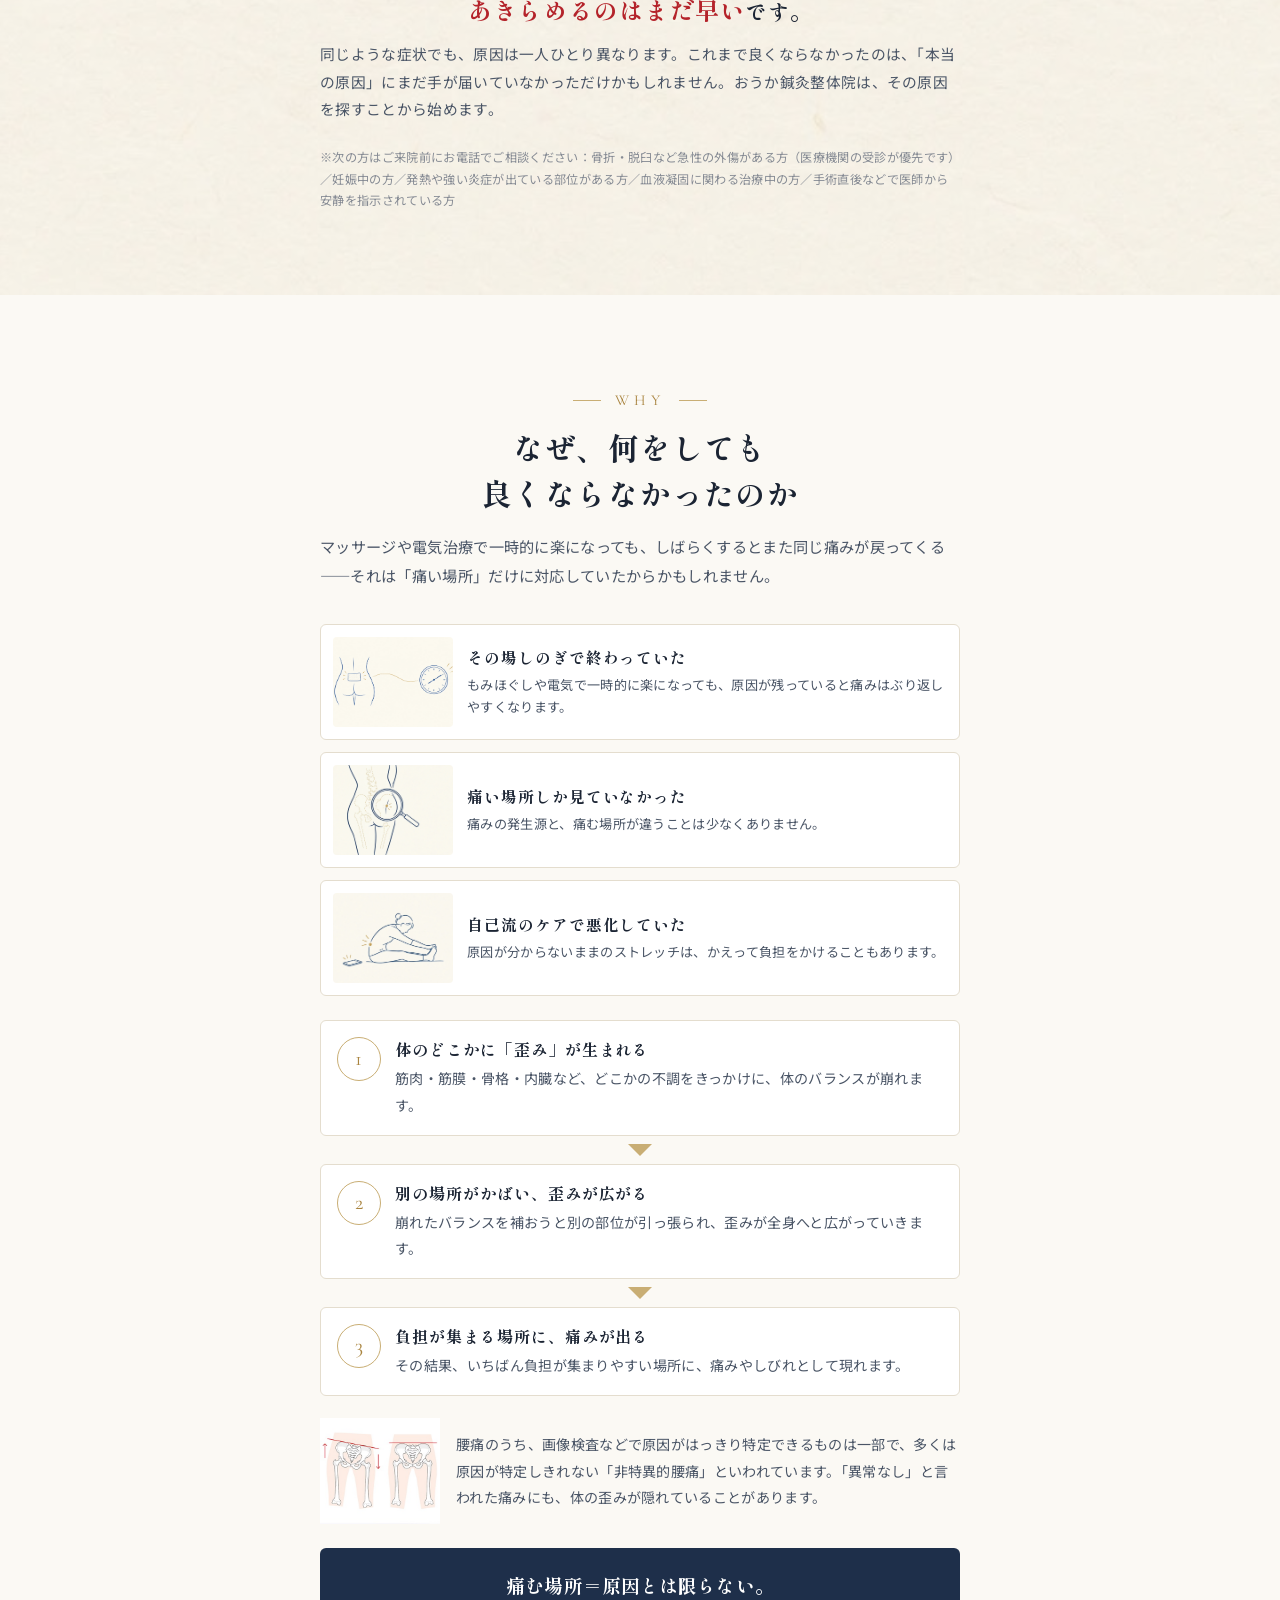
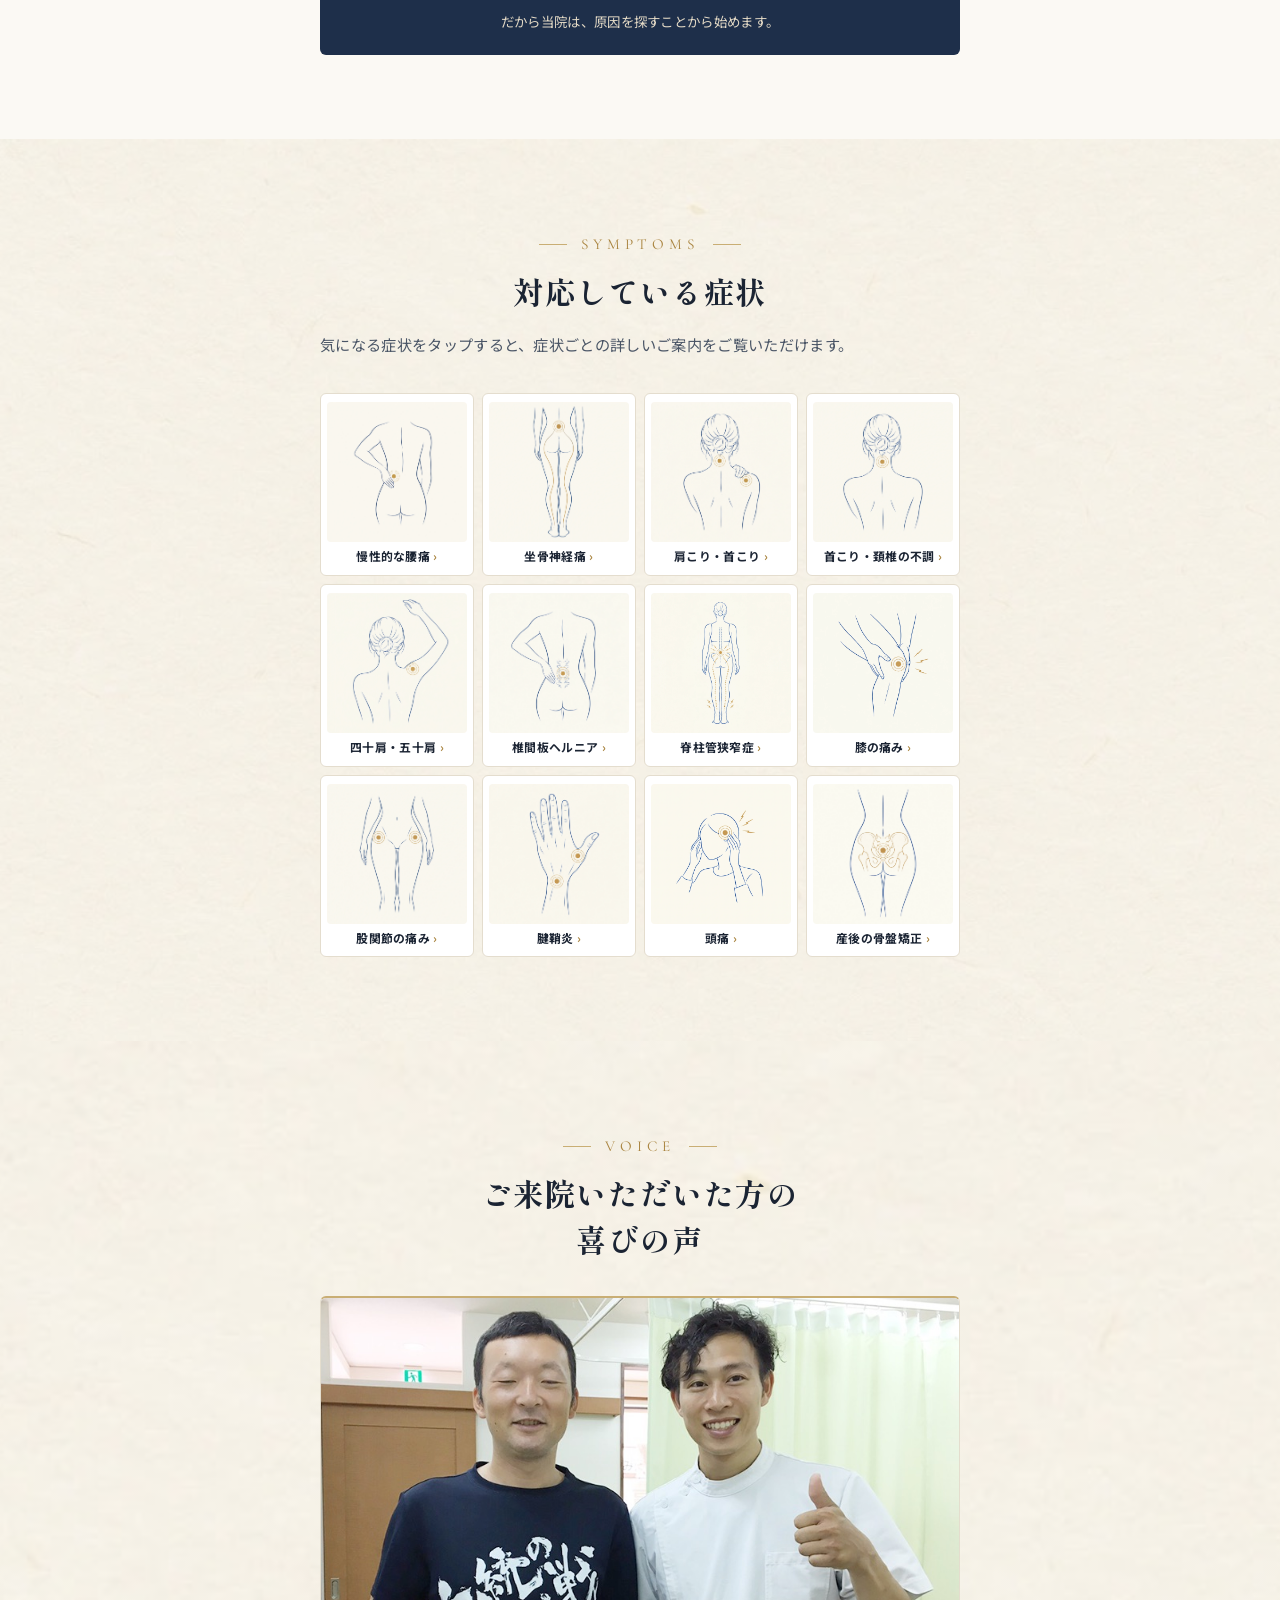
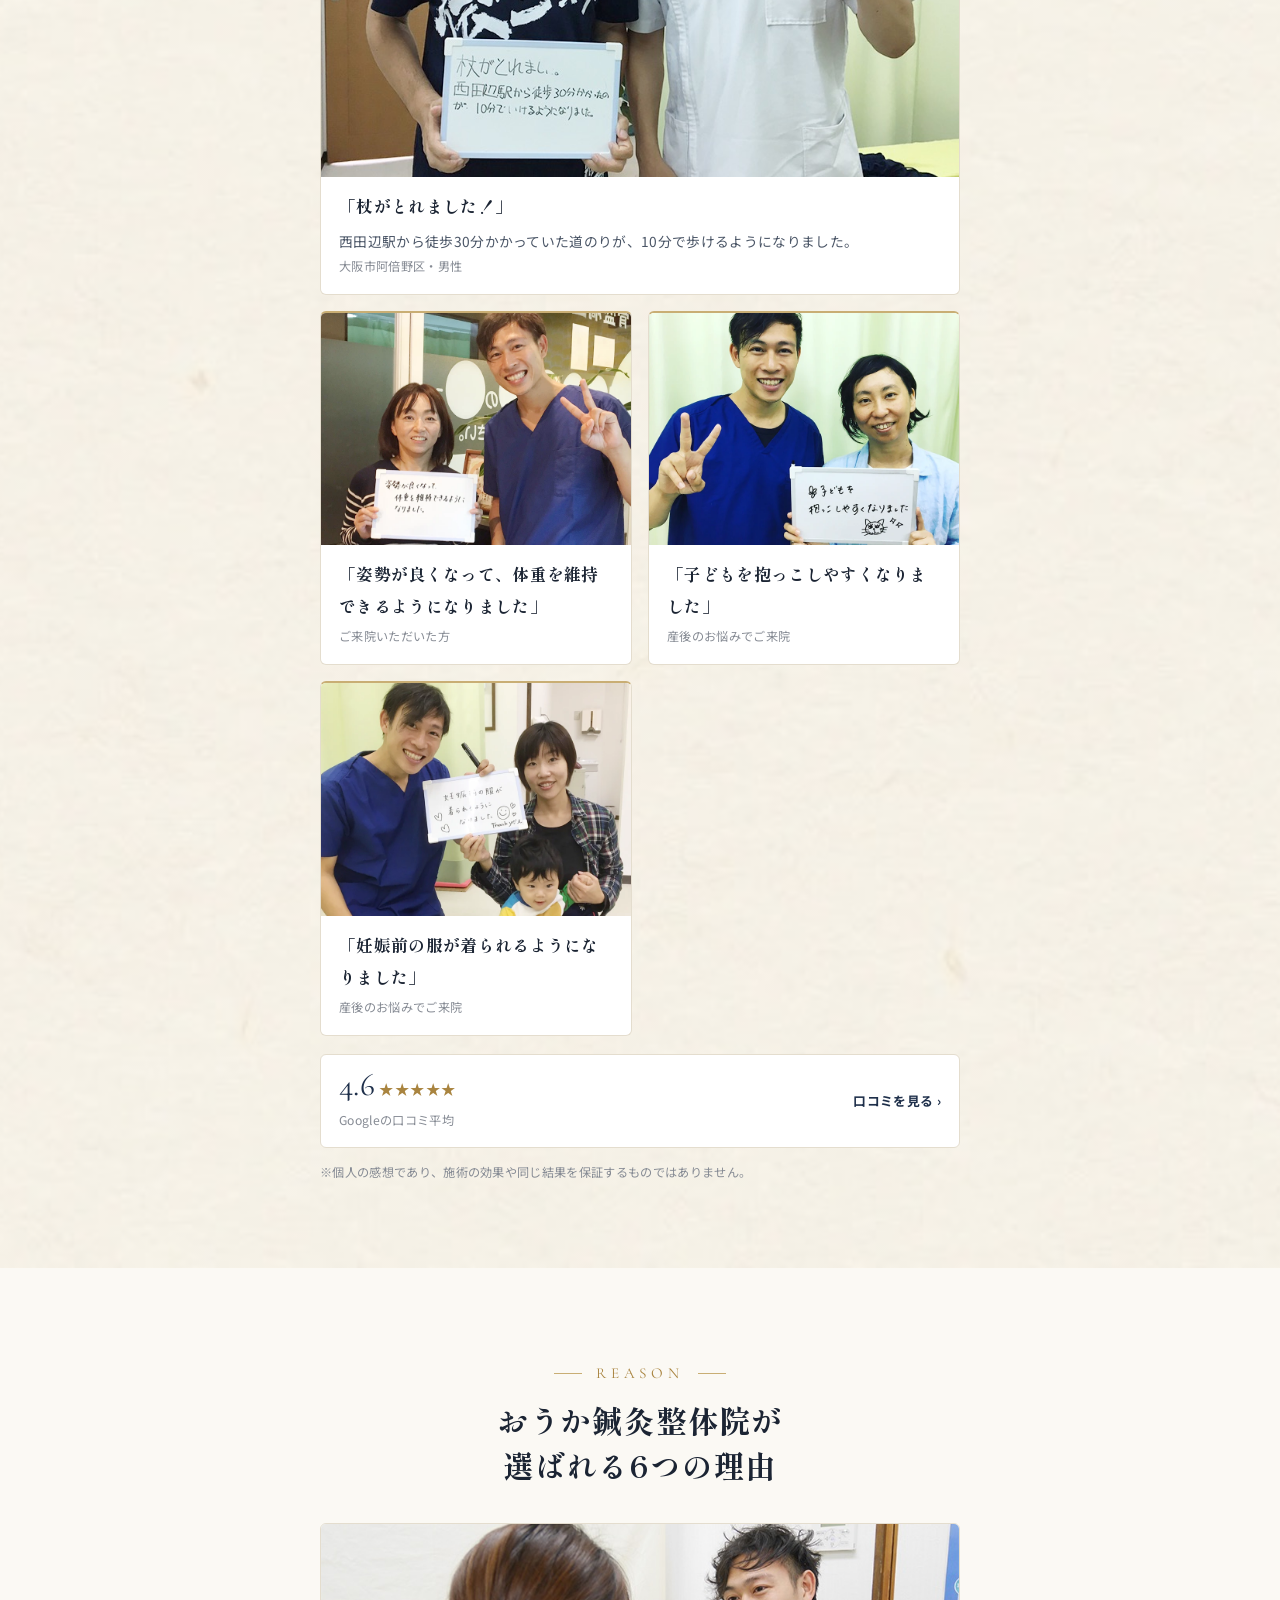
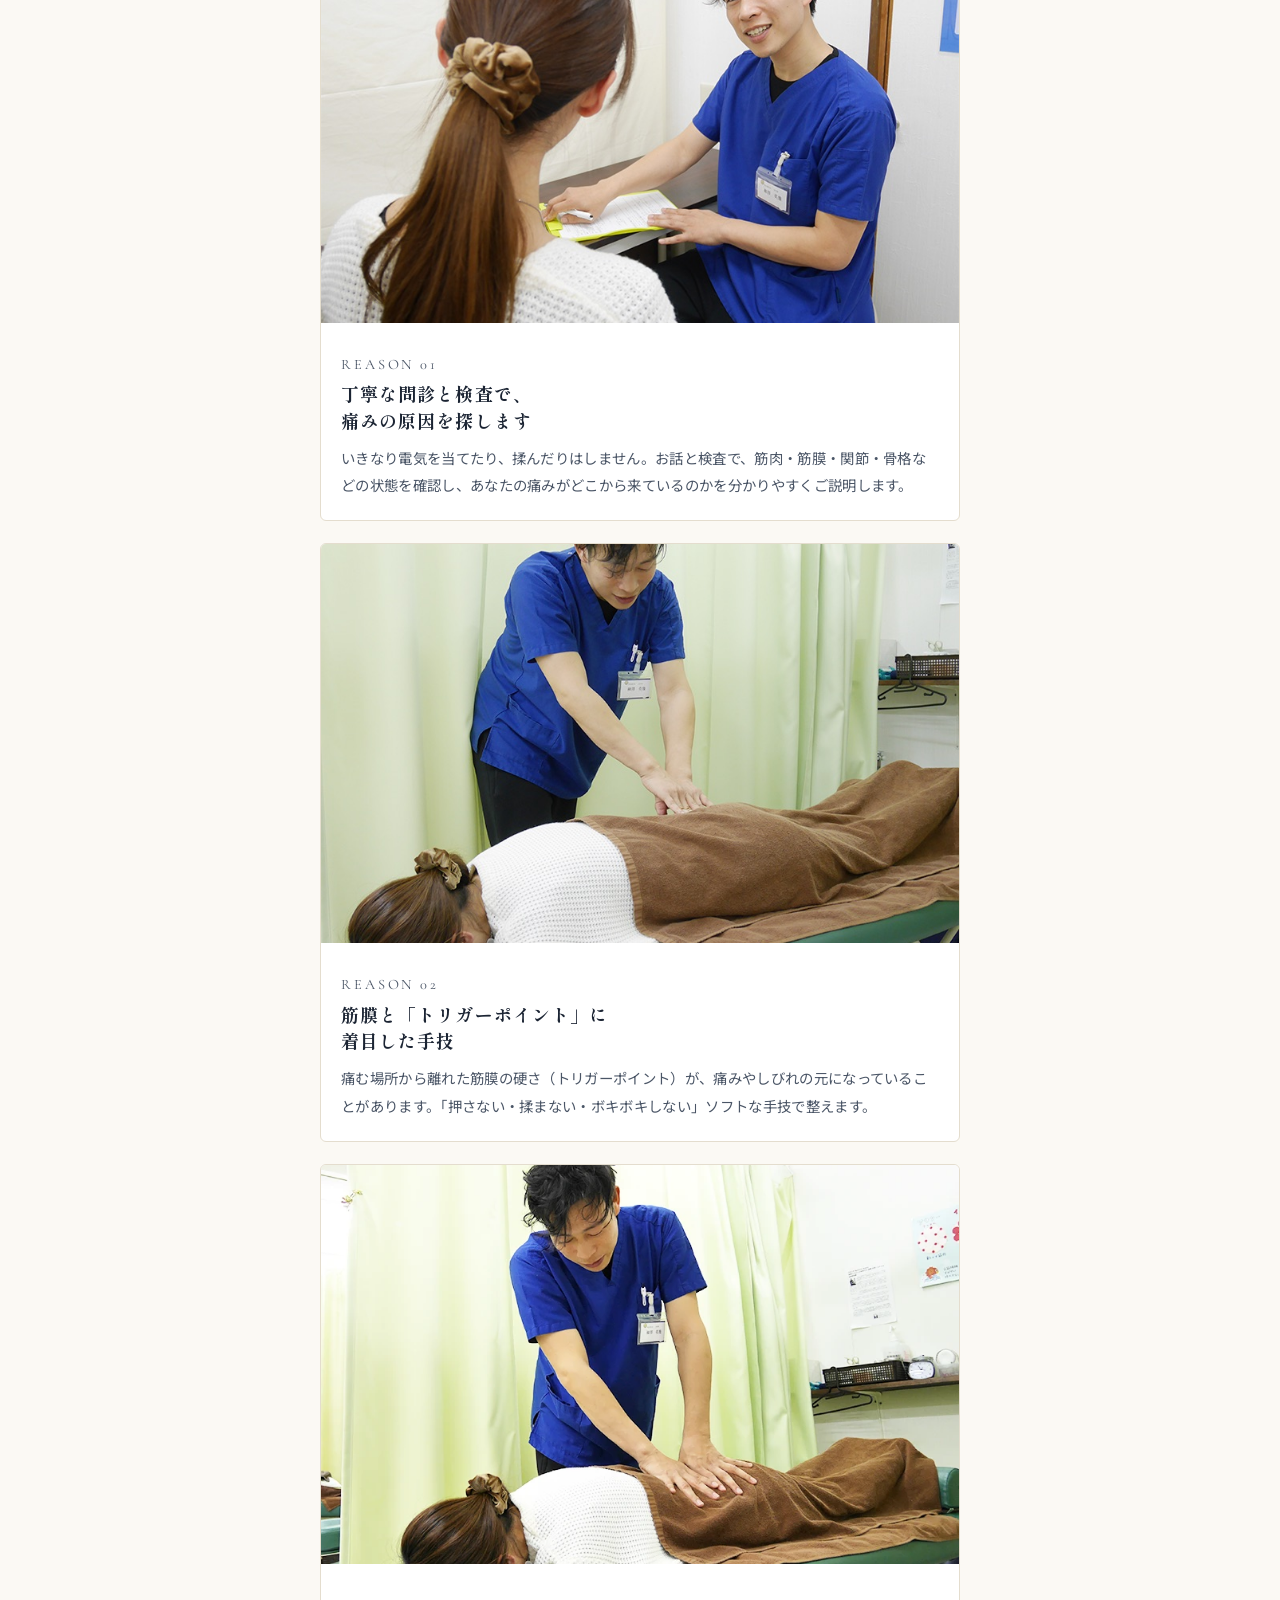
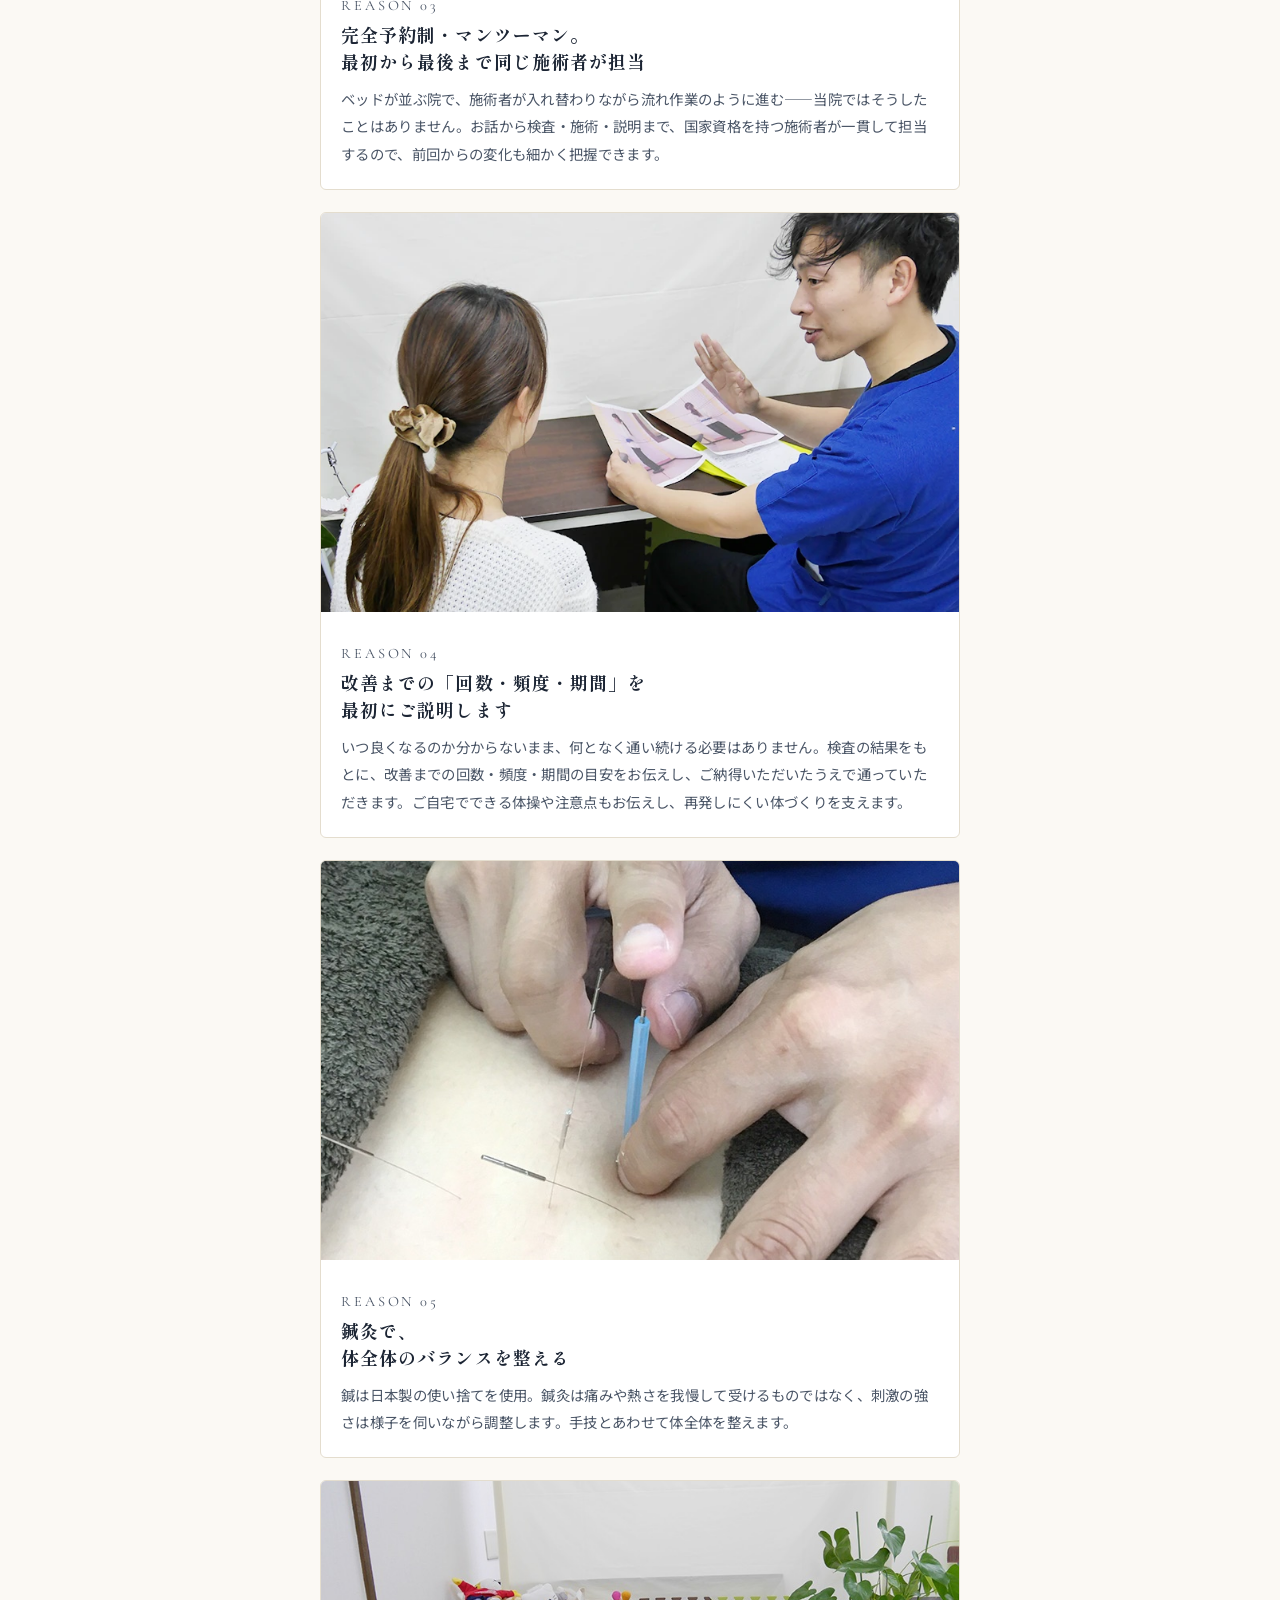
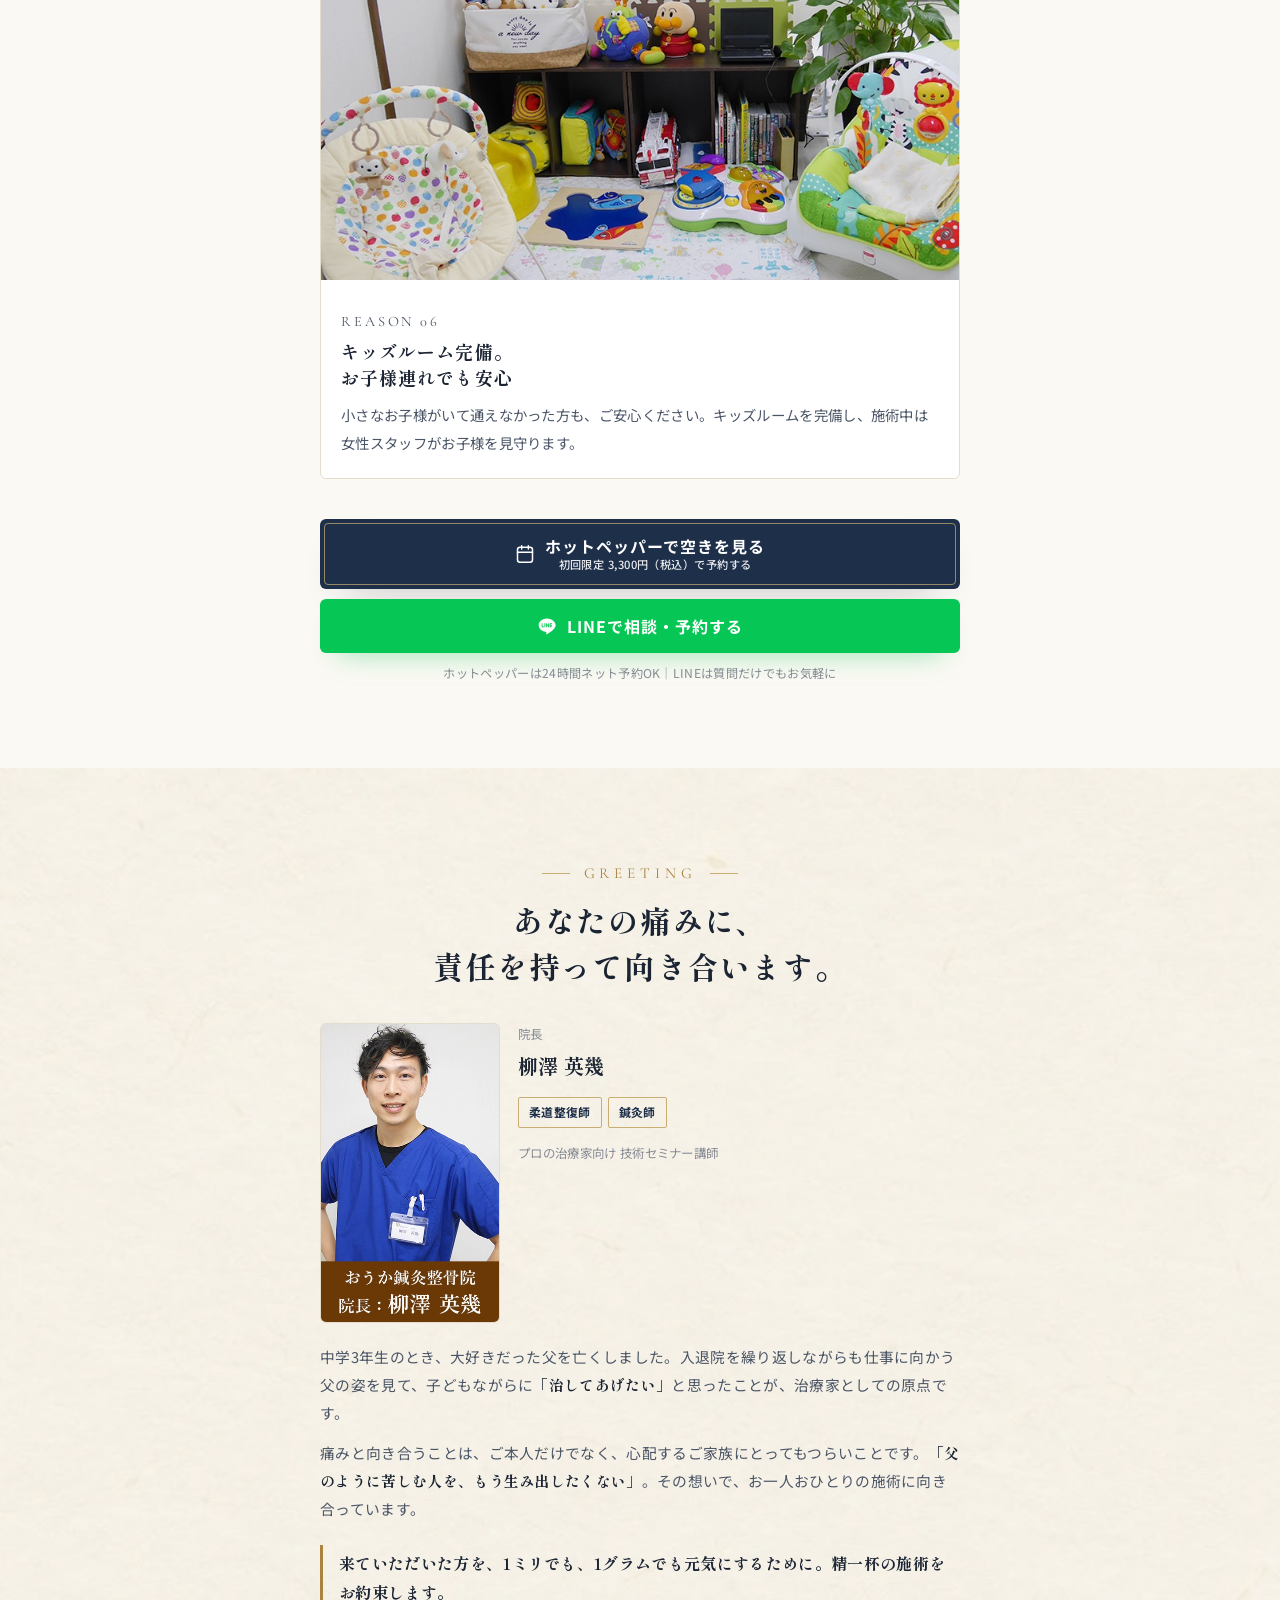
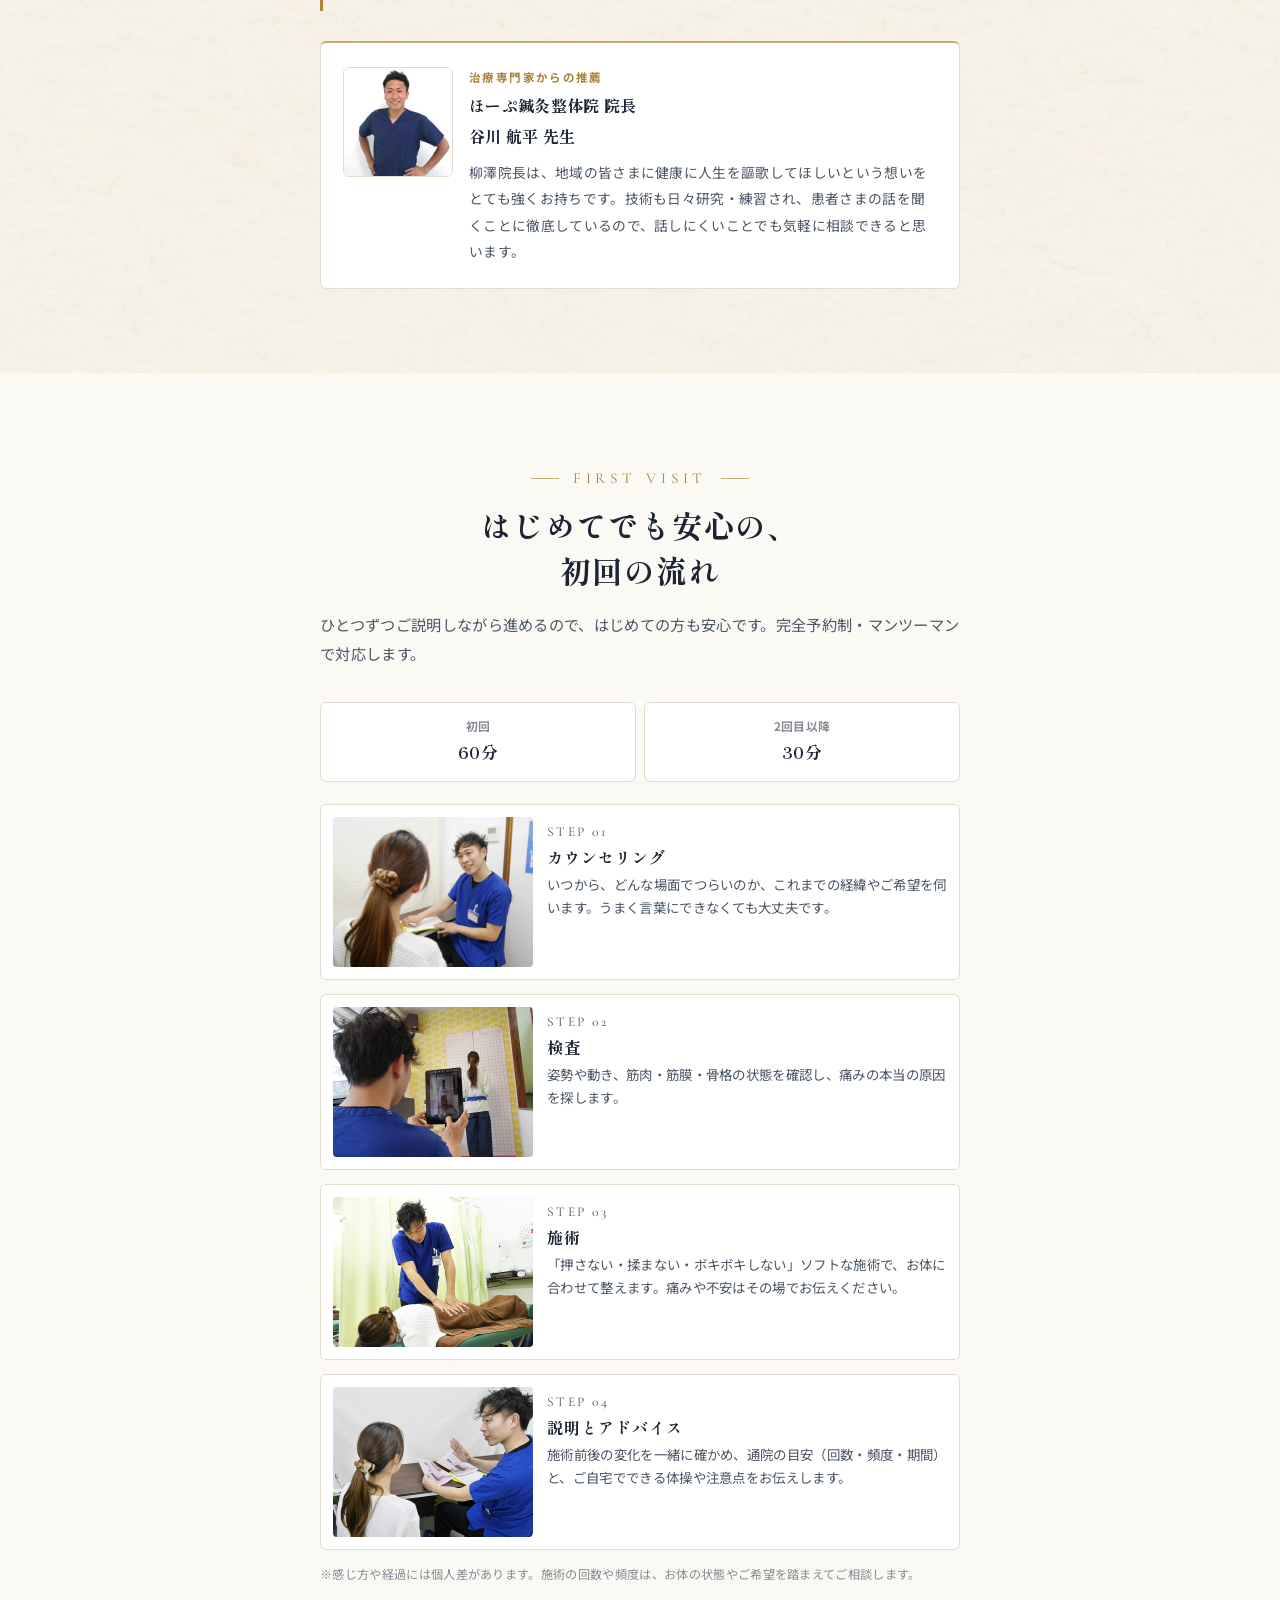
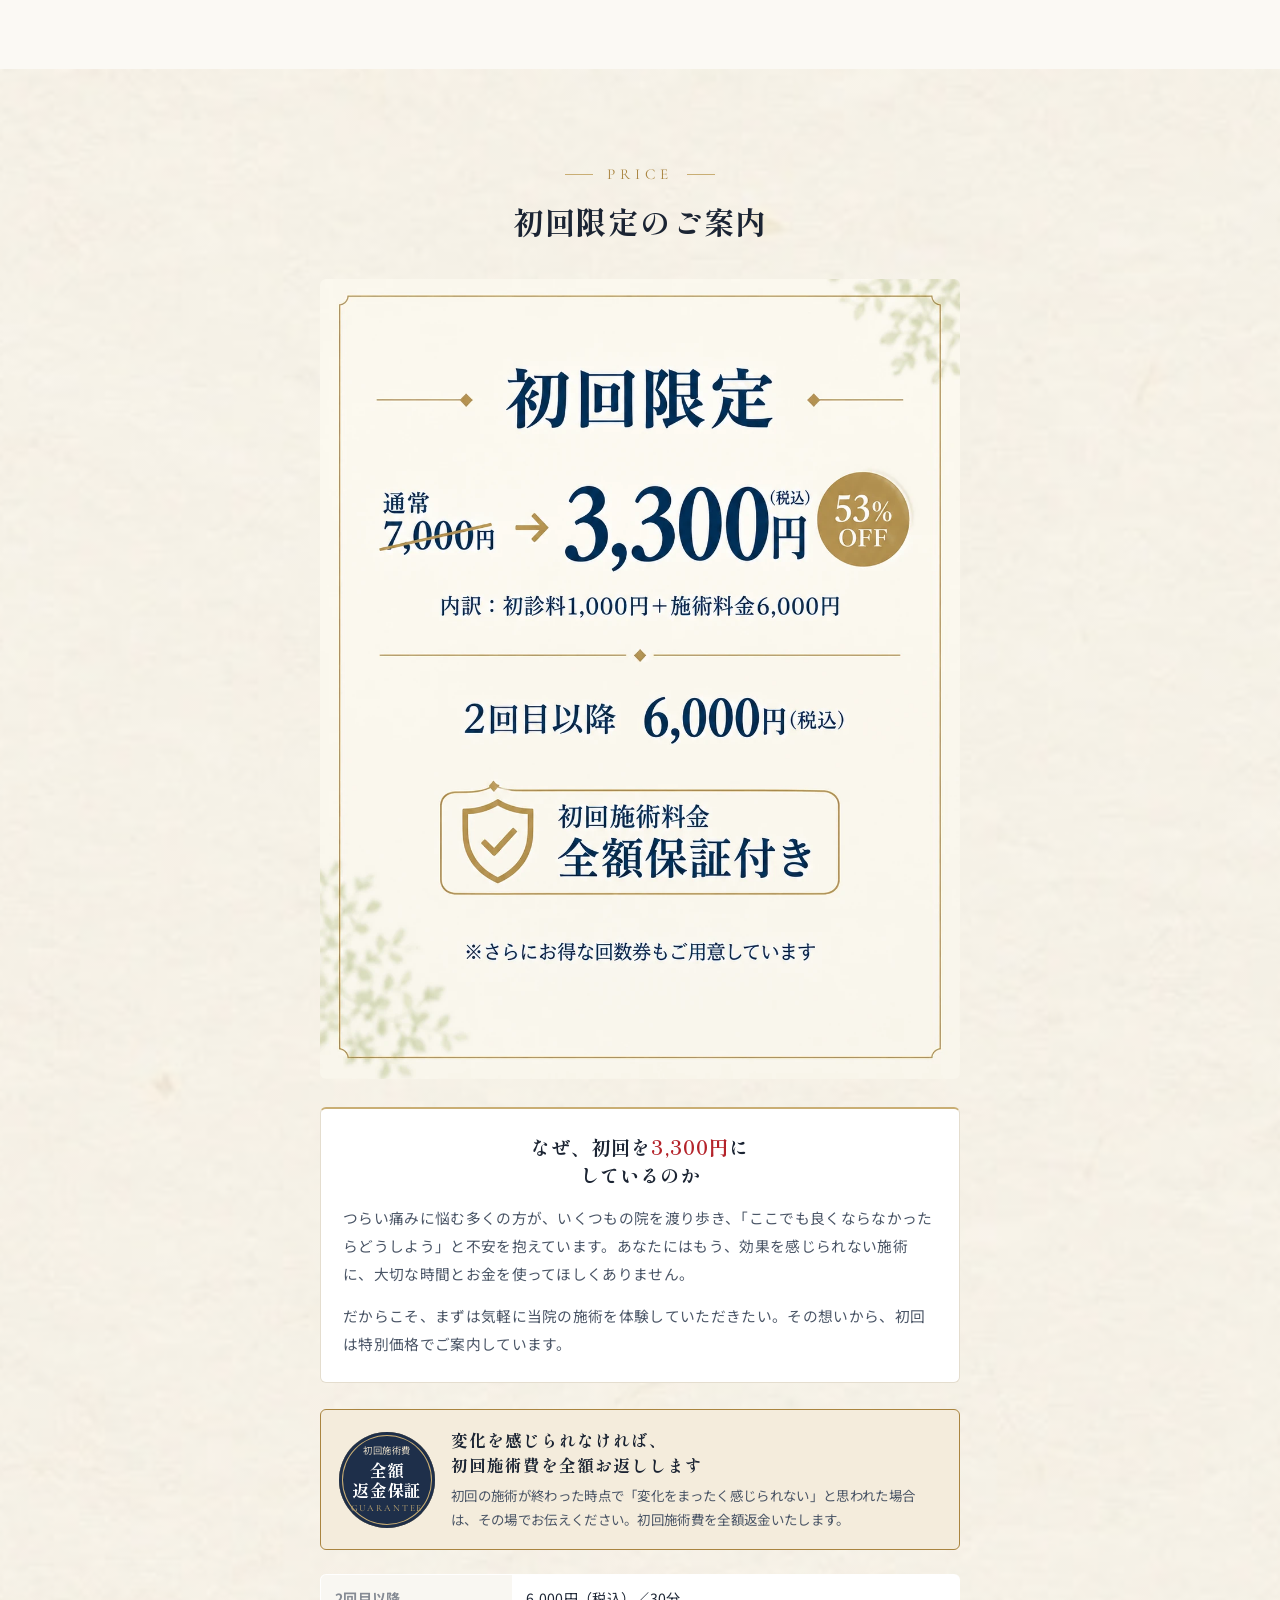
==== commit 52e24b5f: "LPの全面リニューアル（UI刷新・施術時間・選ばれる理由の更新）を反映 Co-Authored-By: Claude Opus 5.5 <noreply@anthropic.com>" ====
--- a/index.html
+++ b/index.html
@@ -2,1160 +2,384 @@
 <html lang="ja">
 <head>
 <meta name="robots" content="noindex, nofollow">
-
-<meta charset="UTF-8">
-<meta name="viewport" content="width=device-width, initial-scale=1.0">
+<meta charset="utf-8">
+<meta name="viewport" content="width=device-width, initial-scale=1">
 <title>整体・痛み改善メニュー｜おうか鍼灸整体院</title>
 <meta name="description" content="大阪市阿倍野区・おうか鍼灸整体院の整体メニュー。腰痛・坐骨神経痛・肩こり首こりなど、他院で改善しなかった痛みに根本からアプローチ。新規様限定価格でご案内中。ご予約はホットペッパービューティーから。">
+<meta name="theme-color" content="#1E2F4A">
+<meta property="og:title" content="整体・痛み改善メニュー｜おうか鍼灸整体院">
+<meta property="og:description" content="大阪市阿倍野区・おうか鍼灸整体院の整体メニュー。腰痛・坐骨神経痛・肩こり首こりなど、他院で改善しなかった痛みに根本からアプローチ。新規様限定価格でご案内中。ご予約はホットペッパービューティーから。">
+<meta property="og:type" content="website">
 
 <link rel="preconnect" href="https://fonts.googleapis.com">
 <link rel="preconnect" href="https://fonts.gstatic.com" crossorigin>
-<link href="https://fonts.googleapis.com/css2?family=Shippori+Mincho:wght@500;600;800&family=Noto+Sans+JP:wght@400;500;700&family=Cormorant+Garamond:wght@500;600;700&display=swap" rel="stylesheet">
-<style>
-:root{
-  --bg:#F7FAFC;
-  --surface:#FFFFFF;
-  --surface-alt:#EAF1F8;
-  --surface-card:#FFFFFF;
-  --ink:#1B2733;
-  --ink-soft:#4C6072;
-  --ink-mute:#7C8FA0;
-  --border:#D8E3ED;
-  --accent:#2A5F8F;
-  --accent-ink:#FFFFFF;
-  --accent-soft:#DCE9F4;
-  --accent-strong:#1E4A70;
-  --highlight:#B8822C;
-  --highlight-soft:#F4E6CC;
-  --shadow:rgba(42,95,143,0.20);
-  --radius-s:10px;
-  --radius-m:18px;
-  --radius-l:28px;
-  color-scheme: light;
-}
-@media (prefers-color-scheme: dark){
-  :root:not([data-theme="light"]){
-    --bg:#0D1620;
-    --surface:#132232;
-    --surface-alt:#152840;
-    --surface-card:#132232;
-    --ink:#EAF1FA;
-    --ink-soft:#B7C9DC;
-    --ink-mute:#7FA0C0;
-    --border:#22394E;
-    --accent:#5B9FE3;
-    --accent-ink:#08131F;
-    --accent-soft:#1B3450;
-    --accent-strong:#9CC8F2;
-    --highlight:#E3B764;
-    --highlight-soft:#3B2C14;
-    --shadow:rgba(0,0,0,0.55);
-    color-scheme: dark;
-  }
-}
-:root[data-theme="dark"]{
-  --bg:#0D1620; --surface:#132232; --surface-alt:#152840; --surface-card:#132232;
-  --ink:#EAF1FA; --ink-soft:#B7C9DC; --ink-mute:#7FA0C0; --border:#22394E;
-  --accent:#5B9FE3; --accent-ink:#08131F; --accent-soft:#1B3450; --accent-strong:#9CC8F2;
-  --highlight:#E3B764; --highlight-soft:#3B2C14; --shadow:rgba(0,0,0,0.55);
-  color-scheme: dark;
-}
-
-*{box-sizing:border-box;}
-[id]{scroll-margin-top:112px;}
-body{
-  margin:0;background:var(--bg);color:var(--ink);
-  font-family:"Noto Sans JP","Hiragino Kaku Gothic ProN",sans-serif;
-  font-size:16px;line-height:1.9;-webkit-font-smoothing:antialiased;
-}
-img{max-width:100%;display:block;}
-a{color:inherit;}
-h1,h2,h3{
-  font-family:"Shippori Mincho",serif;font-weight:800;line-height:1.55;
-  margin:0;text-wrap:balance;letter-spacing:.02em;
-}
-p{margin:0;}
-ul{margin:0;padding:0;list-style:none;}
-.num{font-family:"Cormorant Garamond","Noto Sans JP",serif;font-variant-numeric:tabular-nums;}
-
-.wrap{max-width:900px;margin:0 auto;padding-inline:clamp(20px,5vw,48px);}
-.section{padding-block:clamp(56px,8vw,96px);}
-.section-alt{background:var(--surface-alt);}
-.eyebrow{
-  display:inline-flex;align-items:center;gap:8px;font-size:.78rem;font-weight:700;
-  letter-spacing:.14em;color:var(--accent);background:var(--accent-soft);
-  border-radius:999px;padding:7px 16px;
-}
-.section-head{display:flex;flex-direction:column;gap:14px;margin-bottom:clamp(32px,5vw,48px);text-align:center;align-items:center;}
-.section-head h2{font-size:clamp(1.5rem,3.4vw,2.1rem);}
-.section-head .lead{color:var(--ink-soft);font-size:.98rem;max-width:52ch;}
-
-.btn{
-  display:inline-flex;align-items:center;justify-content:center;gap:9px;
-  border-radius:999px;padding:16px 30px;font-weight:700;font-size:1rem;
-  text-decoration:none;border:1px solid transparent;cursor:pointer;
-  transition:transform .15s ease, box-shadow .15s ease, background .15s ease;
-}
-.btn:hover{transform:translateY(-1px);}
-.btn:focus-visible{outline:3px solid var(--accent);outline-offset:2px;}
-.btn-primary{background:var(--accent);color:var(--accent-ink);box-shadow:0 14px 30px -12px var(--shadow);}
-.btn-primary:hover{background:var(--accent-strong);}
-.btn-outline{background:transparent;color:var(--ink);border-color:var(--border);}
-.btn svg{width:19px;height:19px;flex:none;}
-.btn-wide{width:100%;}
-.cta-note{font-size:.78rem;color:var(--ink-mute);margin-top:10px;}
-
-/* ---------- Header (no nav, CTA-only) ---------- */
-.header-group{
-  position:sticky;top:0;z-index:50;
-  background:color-mix(in srgb, var(--bg) 92%, transparent);
-  backdrop-filter:blur(10px);
-}
-.site-header{border-bottom:1px solid var(--border);}
-.site-header .wrap{display:flex;align-items:center;justify-content:space-between;padding-block:14px;gap:16px;max-width:1040px;}
-.logo{font-family:"Shippori Mincho",serif;font-weight:800;font-size:1.05rem;text-decoration:none;color:var(--ink);display:flex;flex-direction:column;line-height:1.3;}
-.logo small{font-size:.6rem;font-weight:500;letter-spacing:.14em;color:var(--accent);font-family:"Noto Sans JP",sans-serif;}
-@media (max-width:640px){.site-header .btn{display:none;}}
-
-/* ---------- Mini nav (in-page jump links only) ---------- */
-.mini-nav{border-bottom:1px solid var(--border);}
-.mini-nav .wrap{max-width:1040px;display:flex;gap:8px;overflow-x:auto;padding-block:10px;scrollbar-width:none;}
-.mini-nav .wrap::-webkit-scrollbar{display:none;}
-.mini-nav a{
-  flex:none;font-size:.8rem;font-weight:700;color:var(--ink-soft);text-decoration:none;
-  padding:7px 14px;border-radius:999px;background:var(--surface-alt);white-space:nowrap;
-}
-.mini-nav a:hover{color:var(--accent);background:var(--accent-soft);}
-
-/* ---------- Hero ---------- */
-.hero{padding-block:clamp(40px,7vw,72px) clamp(48px,7vw,80px);}
-.hero .wrap{max-width:720px;display:flex;flex-direction:column;align-items:center;text-align:center;gap:20px;}
-.hero-alert{
-  border:1.5px solid var(--accent-strong);border-radius:var(--radius-m);
-  padding:14px 22px;font-weight:700;font-size:.88rem;line-height:1.7;text-align:center;
-  color:var(--ink);background:var(--surface-card);max-width:640px;
-}
-.hero-badge{
-  display:inline-flex;align-items:center;gap:10px;background:var(--highlight-soft);color:var(--highlight);
-  border-radius:999px;padding:8px 18px 8px 10px;font-weight:700;font-size:.85rem;
-}
-.lead .hl{color:var(--accent-strong);font-weight:700;}
-.hero-photo-wrap{position:relative;width:100%;}
-.photo-badge{
-  position:absolute;right:12px;bottom:12px;background:var(--surface);border:1px solid var(--border);
-  border-radius:var(--radius-m);padding:10px 14px;box-shadow:0 10px 24px -10px var(--shadow);
-  text-align:right;max-width:220px;
-}
-.photo-badge .tag{
-  display:inline-block;font-size:.64rem;font-weight:700;color:var(--accent-strong);background:var(--accent-soft);
-  border-radius:999px;padding:3px 10px;margin-bottom:6px;
-}
-.photo-badge .name{display:block;font-size:.8rem;font-weight:700;color:var(--ink);}
-.photo-badge .role{display:block;font-size:.66rem;color:var(--ink-mute);}
-@media (max-width:420px){.photo-badge{max-width:170px;padding:8px 10px;}}
-.hero-badge .pct{background:var(--highlight);color:var(--surface);border-radius:999px;padding:3px 12px;font-family:"Cormorant Garamond",serif;font-size:.95rem;font-weight:700;}
-.hero-eyebrow-line{font-size:1.05rem;font-weight:700;color:var(--ink-soft);letter-spacing:.02em;}
-.hero h1{font-size:clamp(2.4rem,7.5vw,4rem);}
-.hero h1 em{color:var(--accent);font-style:normal;}
-.hero .lead{color:var(--ink-soft);font-size:1.02rem;max-width:44ch;}
-.price-row{
-  display:flex;align-items:baseline;justify-content:center;gap:18px;flex-wrap:wrap;
-  background:var(--surface-card);border:1px solid var(--border);border-radius:var(--radius-m);
-  padding:20px 26px;width:100%;max-width:420px;
-}
-.price-row .old{color:var(--ink-mute);text-decoration:line-through;font-size:1.02rem;}
-.price-row .new{font-size:2.4rem;font-weight:700;color:var(--accent);}
-.price-row .new small{font-size:.85rem;font-weight:500;color:var(--ink-mute);}
-.price-duo{display:flex;gap:14px;justify-content:center;flex-wrap:wrap;width:100%;max-width:420px;}
-.price-duo-item{flex:1;min-width:150px;background:var(--surface-card);border:1px solid var(--border);border-radius:var(--radius-m);padding:18px 14px;text-align:center;}
-.price-duo-item .label{font-size:.78rem;color:var(--ink-mute);font-weight:700;display:block;margin-bottom:6px;}
-.price-duo-item .amount{font-family:"Cormorant Garamond","Noto Sans JP",serif;font-variant-numeric:tabular-nums;font-size:1.9rem;font-weight:700;color:var(--accent);}
-.price-duo-item .amount small{font-size:.7rem;font-weight:500;color:var(--ink-mute);}
-.price-tiers{width:100%;max-width:360px;background:var(--surface-card);border:1px solid var(--border);border-radius:var(--radius-m);overflow:hidden;}
-.price-tier{display:flex;flex-direction:column;align-items:center;gap:6px;padding:16px 14px;}
-.price-tier + .price-tier{border-top:1px dashed var(--border);}
-.price-tier.featured{background:var(--accent-soft);}
-.tier-label{font-size:.8rem;color:var(--ink-mute);font-weight:700;letter-spacing:.02em;}
-.price-tier.featured .tier-label{color:var(--accent-strong);}
-.tier-price-row{display:flex;align-items:center;gap:8px;flex-wrap:wrap;justify-content:center;}
-.tier-before{font-family:"Cormorant Garamond","Noto Sans JP",serif;font-variant-numeric:tabular-nums;font-size:1.15rem;font-weight:700;color:var(--ink-mute);text-decoration:line-through;text-decoration-thickness:1.5px;}
-.tier-arrow{width:17px;height:17px;color:var(--highlight);flex:none;}
-.tier-after{font-family:"Cormorant Garamond","Noto Sans JP",serif;font-variant-numeric:tabular-nums;font-size:2.3rem;font-weight:700;color:var(--accent);line-height:1;}
-.price-tier:not(.featured) .tier-after{font-size:1.7rem;}
-.tier-unit{font-size:.74rem;font-weight:500;color:var(--ink-mute);}
-.tier-off{display:inline-flex;background:var(--highlight);color:var(--surface);border-radius:999px;padding:3px 13px;font-size:.78rem;font-weight:700;letter-spacing:.02em;}
-.tier-note{font-size:.72rem;color:var(--ink-mute);}
-.price-guarantee{display:inline-flex;align-items:center;gap:6px;font-size:.85rem;font-weight:700;color:var(--accent-strong);background:var(--accent-soft);border-radius:999px;padding:8px 16px;margin-top:2px;}
-.price-guarantee svg{width:17px;height:17px;flex:none;}
-.hero-cta{display:flex;flex-direction:column;align-items:center;gap:0;width:100%;max-width:420px;}
-.trust-row{display:flex;gap:22px;flex-wrap:wrap;justify-content:center;margin-top:6px;}
-.trust-item{display:flex;align-items:center;gap:8px;font-size:.85rem;color:var(--ink-soft);}
-.trust-item svg{width:18px;height:18px;color:var(--accent);flex:none;}
-.trust-item b{color:var(--ink);font-family:"Cormorant Garamond",serif;font-size:1.05rem;}
-
-.media-placeholder{
-  border:1.5px dashed var(--border);border-radius:var(--radius-l);
-  background:linear-gradient(155deg, var(--accent-soft), var(--surface-alt));
-  display:flex;flex-direction:column;align-items:center;justify-content:center;gap:10px;
-  color:var(--ink-mute);text-align:center;padding:28px;min-height:220px;
-}
-.media-placeholder svg{width:36px;height:36px;color:var(--accent);}
-.media-placeholder span{font-size:.8rem;font-weight:500;max-width:20ch;}
-.hero-photo{width:100%;height:auto;border-radius:var(--radius-l);border:1px solid var(--border);box-shadow:0 20px 40px -18px var(--shadow);}
-.section-photo{max-width:640px;margin:0 auto clamp(28px,4vw,40px);border-radius:var(--radius-l);overflow:hidden;border:1px solid var(--border);box-shadow:0 14px 30px -18px var(--shadow);}
-.section-photo img{width:100%;height:auto;display:block;}
-
-/* ---------- Concerns / Reasons ---------- */
-.concern-grid{display:grid;grid-template-columns:repeat(2,1fr);gap:14px;}
-@media (max-width:640px){.concern-grid{grid-template-columns:1fr;}}
-.concern-item{
-  display:flex;align-items:center;gap:12px;background:var(--surface-card);
-  border:1px solid var(--border);border-radius:var(--radius-s);padding:16px 18px;
-  text-decoration:none;transition:background .15s ease,border-color .15s ease;
-}
-a.concern-item:hover{background:var(--accent-soft);border-color:var(--accent);}
-.concern-item svg{width:20px;height:20px;color:var(--accent);flex:none;}
-.concern-item p{font-size:.93rem;color:var(--ink-soft);flex:1;}
-.concern-item .chev{width:16px;height:16px;color:var(--ink-mute);flex:none;}
-
-/* ---------- Who is this for ---------- */
-.who-grid{display:grid;grid-template-columns:1fr 1fr;gap:20px;}
-@media (max-width:640px){.who-grid{grid-template-columns:1fr;}}
-.who-card{border-radius:var(--radius-m);padding:26px 24px;border:1px solid var(--border);}
-.who-card.good{background:var(--accent-soft);}
-.who-card.caution{background:var(--surface-card);}
-.who-card h3{display:flex;align-items:center;gap:10px;font-size:1rem;font-family:"Shippori Mincho",serif;font-weight:600;margin-bottom:16px;}
-.who-card h3 svg{width:22px;height:22px;flex:none;color:var(--accent);}
-.who-card.caution h3 svg{color:var(--ink-mute);}
-.who-list{display:flex;flex-direction:column;gap:11px;}
-.who-list li{position:relative;padding-left:20px;font-size:.9rem;color:var(--ink-soft);list-style:none;}
-.who-list li::before{content:"";position:absolute;left:0;top:.55em;width:7px;height:7px;border-radius:50%;background:var(--accent);}
-.who-card.caution .who-list li::before{background:var(--ink-mute);}
-
-/* ---------- Menu explain ---------- */
-.menu-intro{max-width:640px;margin:0 auto 40px;text-align:center;color:var(--ink-soft);font-size:.98rem;}
-.feature-grid{display:grid;grid-template-columns:repeat(3,1fr);gap:20px;}
-@media (max-width:760px){.feature-grid{grid-template-columns:1fr;}}
-.feature-card{background:var(--surface-card);border:1px solid var(--border);border-radius:var(--radius-m);padding:26px 22px;display:flex;flex-direction:column;gap:12px;text-align:center;align-items:center;}
-.icon-badge{width:50px;height:50px;border-radius:50%;background:var(--accent-soft);display:flex;align-items:center;justify-content:center;color:var(--accent);flex:none;}
-.icon-badge svg{width:24px;height:24px;}
-.feature-card h3{font-size:1.02rem;}
-.feature-card p{color:var(--ink-soft);font-size:.88rem;}
-
-/* ---------- How it works (steps) ---------- */
-.step-list{display:grid;grid-template-columns:repeat(3,1fr);gap:24px;position:relative;}
-@media (max-width:760px){.step-list{grid-template-columns:1fr;gap:0;}}
-.step-item{background:var(--surface-card);border:1px solid var(--border);border-radius:var(--radius-m);padding:26px 22px;display:flex;flex-direction:column;gap:10px;}
-@media (max-width:760px){.step-item{border-radius:0;border-left:none;border-right:none;padding:22px 4px;}
-  .step-item:first-child{border-top:none;}
-}
-.step-num{font-family:"Cormorant Garamond",serif;font-weight:700;font-size:1.6rem;color:var(--accent);line-height:1;}
-.step-item h3{font-size:1rem;font-family:"Shippori Mincho",serif;font-weight:600;}
-.step-item p{color:var(--ink-soft);font-size:.88rem;}
-.step-caveat{max-width:640px;margin:28px auto 0;text-align:center;font-size:.78rem;color:var(--ink-mute);}
-
-/* ---------- Effects grid ---------- */
-.effect-grid{display:grid;grid-template-columns:repeat(3,1fr);gap:14px;}
-@media (max-width:640px){.effect-grid{grid-template-columns:repeat(2,1fr);}}
-.effect-item{
-  display:flex;flex-direction:column;align-items:center;gap:10px;text-align:center;
-  background:var(--surface-card);border:1px solid var(--border);border-radius:var(--radius-m);padding:20px 14px;
-}
-.effect-item .icon-badge{width:42px;height:42px;}
-.effect-item .icon-badge svg{width:20px;height:20px;}
-.effect-item p{font-size:.85rem;font-weight:700;color:var(--ink);}
-
-/* ---------- Case examples ---------- */
-.case-grid{display:grid;grid-template-columns:repeat(3,1fr);gap:20px;}
-@media (max-width:760px){.case-grid{grid-template-columns:1fr;}}
-.case-card{background:var(--surface-card);border:1px solid var(--border);border-radius:var(--radius-m);padding:26px 24px;display:flex;flex-direction:column;gap:12px;}
-.case-tag{display:inline-flex;align-self:flex-start;background:var(--accent-soft);color:var(--accent-strong);border-radius:999px;padding:5px 14px;font-size:.76rem;font-weight:700;}
-.case-card h3{font-size:.98rem;font-family:"Shippori Mincho",serif;font-weight:600;}
-.case-card p{color:var(--ink-soft);font-size:.88rem;}
-.case-disclaimer{max-width:640px;margin:28px auto 0;text-align:center;font-size:.78rem;color:var(--ink-mute);}
-
-/* ---------- Info table wrap ---------- */
-.table-wrap{max-width:680px;margin:0 auto;}
-.table-note{max-width:680px;margin:16px auto 0;font-size:.78rem;color:var(--ink-mute);text-align:center;}
-
-/* ---------- Comparison (card list) ---------- */
-.compare-legend{display:flex;gap:10px;justify-content:center;flex-wrap:wrap;margin-bottom:20px;}
-.legend-item{display:inline-flex;align-items:center;gap:7px;font-size:.8rem;font-weight:700;border-radius:999px;padding:7px 16px;}
-.legend-item svg{width:15px;height:15px;flex:none;}
-.legend-item.other{background:var(--surface-alt);color:var(--ink-mute);}
-.legend-item.us{background:var(--accent-soft);color:var(--accent-strong);}
-.compare-list{display:flex;flex-direction:column;gap:14px;max-width:640px;margin:0 auto;}
-.compare-card{background:var(--surface-card);border:1px solid var(--border);border-radius:var(--radius-m);padding:18px 20px;}
-.compare-label{font-size:.78rem;font-weight:700;color:var(--ink-mute);letter-spacing:.03em;margin-bottom:12px;}
-.compare-pair{display:grid;grid-template-columns:1fr 1fr;gap:10px;}
-@media (max-width:540px){.compare-pair{grid-template-columns:1fr;}}
-.compare-pill{display:flex;align-items:flex-start;gap:8px;border-radius:var(--radius-s);padding:12px 14px;font-size:.86rem;line-height:1.5;}
-.compare-pill svg{width:16px;height:16px;flex:none;margin-top:2px;}
-.compare-pill.other{background:var(--surface-alt);color:var(--ink-mute);}
-.compare-pill.other svg{color:var(--ink-mute);}
-.compare-pill.us{background:var(--accent-soft);color:var(--accent-strong);font-weight:700;border:1px solid var(--accent);}
-.compare-pill.us svg{color:var(--accent-strong);}
-
-/* ---------- Staff profile ---------- */
-.staff-wrap{max-width:640px;margin:0 auto;}
-.staff-photo{width:200px;max-width:55%;margin-inline:auto;}
-.staff-body{margin-top:24px;text-align:center;}
-.staff-body h3{font-size:1.05rem;}
-.staff-body .role{display:block;margin-top:4px;font-size:.8rem;color:var(--ink-mute);font-weight:700;letter-spacing:.05em;}
-.staff-body p{color:var(--ink-soft);font-size:.9rem;margin-top:14px;max-width:52ch;margin-inline:auto;}
-
-/* ---------- Reasons ---------- */
-.reason-grid{display:grid;grid-template-columns:repeat(3,1fr);gap:20px;}
-@media (max-width:760px){.reason-grid{grid-template-columns:1fr;}}
-.reason-card{background:var(--surface-card);border:1px solid var(--border);border-radius:var(--radius-m);padding:28px 24px;display:flex;flex-direction:column;gap:12px;}
-.reason-card .icon-badge{border-radius:14px;}
-.reason-card h3{font-size:1.04rem;}
-.reason-card p{color:var(--ink-soft);font-size:.9rem;}
-
-/* ---------- Reviews ---------- */
-.review-card{
-  max-width:480px;margin:0 auto;background:var(--surface-card);border:1px solid var(--border);
-  border-radius:var(--radius-l);padding:36px;text-align:center;display:flex;flex-direction:column;gap:14px;align-items:center;
-}
-.review-score{font-family:"Cormorant Garamond",serif;font-size:3.4rem;font-weight:700;color:var(--accent);line-height:1;}
-.stars{display:flex;gap:4px;color:var(--highlight);}
-.stars svg{width:20px;height:20px;}
-.review-card p{color:var(--ink-soft);font-size:.9rem;}
-.review-card a{font-size:.85rem;font-weight:700;color:var(--accent);text-decoration:underline;text-underline-offset:3px;}
-
-/* ---------- Pricing block ---------- */
-.price-block{
-  max-width:520px;margin:0 auto;background:var(--surface-card);border:1px solid var(--border);
-  border-radius:var(--radius-l);padding:clamp(28px,5vw,44px);text-align:center;display:flex;flex-direction:column;gap:18px;align-items:center;
-}
-.price-block .menu-name{font-family:"Shippori Mincho",serif;font-weight:600;font-size:1.15rem;}
-.price-block .price-row{border:none;background:var(--surface-alt);}
-.price-block .price-duo-item{border:none;background:var(--surface-alt);}
-.price-footnote{font-size:.78rem;color:var(--ink-mute);}
-
-/* ---------- FAQ ---------- */
-.faq-list{display:flex;flex-direction:column;gap:12px;max-width:680px;margin:0 auto;}
-details.faq-item{background:var(--surface-card);border:1px solid var(--border);border-radius:var(--radius-s);overflow:hidden;}
-details.faq-item summary{list-style:none;cursor:pointer;padding:19px 22px;display:flex;align-items:center;justify-content:space-between;gap:16px;font-weight:700;font-size:.95rem;text-align:left;}
-details.faq-item summary::-webkit-details-marker{display:none;}
-details.faq-item summary .q-mark{color:var(--accent);font-family:"Cormorant Garamond",serif;margin-right:8px;font-size:1.15rem;}
-details.faq-item summary svg{width:19px;height:19px;flex:none;transition:transform .2s ease;color:var(--ink-mute);}
-details.faq-item[open] summary svg{transform:rotate(180deg);}
-.faq-item .a{padding:0 22px 21px 50px;color:var(--ink-soft);font-size:.9rem;text-align:left;}
-
-/* ---------- Access ---------- */
-.access-grid{display:grid;grid-template-columns:1fr 1fr;gap:24px;align-items:stretch;}
-@media (max-width:760px){.access-grid{grid-template-columns:1fr;}}
-.info-table{width:100%;border-collapse:collapse;background:var(--surface-card);border:1px solid var(--border);border-radius:var(--radius-m);overflow:hidden;}
-.info-table tr:not(:last-child) th,.info-table tr:not(:last-child) td{border-bottom:1px solid var(--border);}
-.info-table th,.info-table td{padding:15px 18px;text-align:left;font-size:.88rem;vertical-align:top;}
-.info-table th{width:32%;color:var(--ink-mute);font-weight:700;}
-.access-media{display:flex;flex-direction:column;height:100%;}
-.access-media .media-placeholder{min-height:100%;height:100%;}
-.access-photo{display:flex;flex-direction:column;height:100%;background:var(--surface-card);border:1px solid var(--border);border-radius:var(--radius-m);overflow:hidden;box-shadow:0 14px 30px -18px var(--shadow);text-decoration:none;}
-.access-photo img{width:100%;flex:1;min-height:180px;object-fit:cover;display:block;}
-.access-photo .ap-caption{padding:10px 14px;font-size:.78rem;font-weight:700;color:var(--accent-strong);text-align:center;background:var(--accent-soft);}
-.access-map{margin-top:20px;border-radius:var(--radius-l);overflow:hidden;border:1px solid var(--border);box-shadow:0 14px 30px -18px var(--shadow);}
-.access-map iframe{width:100%;height:320px;display:block;border:0;}
-
-/* ---------- Final CTA ---------- */
-.final-cta{
-  background:var(--accent);color:var(--accent-ink);border-radius:var(--radius-l);
-  padding:clamp(34px,6vw,56px);display:flex;flex-direction:column;align-items:center;gap:18px;text-align:center;
-}
-.final-cta h2{color:var(--accent-ink);}
-.final-cta p{color:color-mix(in srgb, var(--accent-ink) 85%, transparent);max-width:46ch;}
-.final-cta .btn-primary{background:var(--accent-ink);color:var(--accent-strong);}
-
-/* ---------- Footer ---------- */
-.site-footer{background:var(--ink);color:var(--bg);padding-block:40px 100px;}
-.site-footer .wrap{max-width:1040px;display:flex;flex-direction:column;gap:16px;}
-.site-footer .logo{color:var(--bg);}
-.site-footer .logo small{color:var(--highlight);}
-.footer-info{font-size:.82rem;color:color-mix(in srgb, var(--bg) 78%, transparent);line-height:1.8;}
-.footer-info a{color:color-mix(in srgb, var(--bg) 88%, transparent);text-decoration:underline;text-underline-offset:3px;}
-.footer-bottom{border-top:1px solid color-mix(in srgb, var(--bg) 16%, transparent);padding-top:16px;font-size:.75rem;color:color-mix(in srgb, var(--bg) 55%, transparent);}
-
-/* ---------- Sticky mobile CTA ---------- */
-.sticky-cta{display:none;position:fixed;left:0;right:0;bottom:0;z-index:60;background:var(--surface);border-top:1px solid var(--border);padding:10px clamp(16px,4vw,24px);box-shadow:0 -8px 24px -12px var(--shadow);}
-@media (max-width:720px){.sticky-cta{display:block;} body{padding-bottom:88px;}}
-.sticky-cta-row{display:flex;gap:8px;max-width:560px;margin-inline:auto;}
-.sticky-btn{flex:1;display:flex;flex-direction:column;align-items:center;justify-content:center;gap:3px;padding:8px 4px;border-radius:14px;border:1px solid var(--border);color:var(--ink-soft);font-size:.64rem;font-weight:700;text-decoration:none;background:var(--surface);transition:background .15s ease;}
-.sticky-btn svg{width:19px;height:19px;}
-.sticky-btn:active{background:var(--accent-soft);}
-.sticky-btn.primary{flex:1.7;flex-direction:row;gap:7px;background:var(--accent);color:var(--accent-ink);border-color:var(--accent);font-size:.82rem;}
-.sticky-btn.primary svg{width:18px;height:18px;}
-
-.stats-row{display:flex;gap:10px;justify-content:center;align-items:stretch;flex-wrap:wrap;}
-.stat-card{background:var(--surface-card);border:1px solid var(--border);border-radius:var(--radius-l);padding:18px 14px;text-align:center;display:flex;flex-direction:column;align-items:center;gap:5px;flex:1;min-width:150px;max-width:230px;}
-.stat-icon{width:30px;height:30px;color:var(--accent-strong);display:flex;align-items:center;justify-content:center;}
-.stat-icon svg{width:100%;height:100%;}
-.stat-label{font-size:.8rem;font-weight:700;color:var(--ink-soft);}
-.stat-number{font-family:"Cormorant Garamond",serif;font-size:2.1rem;font-weight:700;color:var(--accent-strong);line-height:1;margin-top:2px;}
-.stat-number span{display:block;font-family:"Noto Sans JP",sans-serif;font-size:.72rem;font-weight:700;margin-top:5px;color:var(--ink-soft);}
-.stat-rating-link{text-decoration:none;display:inline-flex;}
-.stat-rating{display:flex;align-items:center;gap:5px;font-family:"Cormorant Garamond",serif;font-size:1.7rem;font-weight:700;color:var(--accent-strong);margin-top:2px;}
-.stat-rating svg{width:19px;height:19px;color:var(--highlight);flex:none;}
-.stat-fine{font-size:.66rem;line-height:1.65;color:var(--ink-mute);margin-top:6px;}
-
-/* ---------- 見本LPの構成に合わせて追加したセクション ---------- */
-.check-list{display:flex;flex-direction:column;gap:10px;max-width:560px;margin:0 auto;}
-.check-list li{display:flex;align-items:flex-start;gap:10px;background:var(--surface-card);border:1px solid var(--border);border-radius:var(--radius-s);padding:14px 16px;font-size:.93rem;font-weight:700;color:var(--ink);line-height:1.6;}
-.check-list li svg{width:20px;height:20px;flex:none;color:var(--accent);margin-top:2px;}
-.concern-close{max-width:560px;margin:18px auto 0;text-align:center;font-size:.9rem;color:var(--ink-soft);}
-.area-list{display:flex;flex-direction:column;gap:10px;max-width:640px;margin:0 auto;}
-details.area-item{background:var(--surface-card);border:1px solid var(--border);border-radius:var(--radius-m);overflow:hidden;}
-details.area-item summary{list-style:none;cursor:pointer;display:flex;align-items:center;gap:14px;padding:16px 18px;font-weight:700;font-size:.95rem;}
-details.area-item summary::-webkit-details-marker{display:none;}
-details.area-item summary .area-num{font-family:"Cormorant Garamond",serif;font-size:1.3rem;font-weight:700;color:var(--accent);line-height:1;}
-details.area-item summary .area-name{flex:1;}
-details.area-item summary svg{width:18px;height:18px;flex:none;color:var(--ink-mute);transition:transform .2s ease;}
-details.area-item[open] summary svg{transform:rotate(180deg);}
-details.area-item .who-list{padding:0 20px 18px 50px;}
-.area-note{max-width:640px;margin:18px auto 0;font-size:.8rem;color:var(--ink-mute);text-align:center;}
-.feature-list{display:flex;flex-direction:column;gap:18px;max-width:680px;margin:0 auto;}
-.feature-block{background:var(--surface-card);border:1px solid var(--border);border-radius:var(--radius-l);padding:clamp(22px,4vw,32px);display:flex;flex-direction:column;gap:12px;}
-.feature-block .feature-num{font-family:"Cormorant Garamond",serif;font-size:2rem;font-weight:700;color:var(--accent);line-height:1;}
-.feature-block h3{font-size:1.12rem;}
-.feature-block p{color:var(--ink-soft);font-size:.92rem;}
-.qual-tags{display:flex;gap:8px;flex-wrap:wrap;}
-.qual-tags span{background:var(--accent-soft);color:var(--accent-strong);border-radius:999px;padding:5px 14px;font-size:.8rem;font-weight:700;}
-.choose-box{margin-top:6px;border-top:1px dashed var(--border);padding-top:16px;display:flex;flex-direction:column;gap:10px;}
-.choose-box h4{margin:0;font-size:.95rem;font-family:"Shippori Mincho",serif;}
-.choose-box .info-table th{width:40%;}
-.staff-card{max-width:640px;margin:0 auto;background:var(--surface-card);border:1px solid var(--border);border-radius:var(--radius-l);padding:clamp(24px,4vw,36px);}
-.staff-card .staff-body{margin-top:18px;}
-.staff-points{margin-top:18px;text-align:left;display:flex;flex-direction:column;gap:12px;}
-.staff-points dt{font-size:.8rem;font-weight:700;color:var(--accent-strong);}
-.staff-points dd{margin:2px 0 0;font-size:.9rem;color:var(--ink-soft);}
-.voice-box{max-width:560px;margin:0 auto;background:var(--surface-card);border:1px solid var(--border);border-radius:var(--radius-l);padding:28px 24px;text-align:center;display:flex;flex-direction:column;align-items:center;gap:12px;}
-.voice-box .review-score{font-size:2.6rem;}
-.voice-box p{color:var(--ink-soft);font-size:.9rem;}
-.voice-box a.btn{margin-top:4px;}
-.price-sub{width:100%;text-align:left;display:flex;flex-direction:column;gap:14px;border-top:1px dashed var(--border);padding-top:18px;}
-.price-sub h3{font-size:1rem;}
-.price-sub p{font-size:.88rem;color:var(--ink-soft);}
-.price-sub .info-table th{width:34%;}
-.flow-list{display:flex;flex-direction:column;gap:14px;max-width:640px;margin:0 auto;counter-reset:flow;}
-.flow-step{display:flex;gap:16px;align-items:flex-start;background:var(--surface-card);border:1px solid var(--border);border-radius:var(--radius-m);padding:20px;}
-.flow-step .step-num{flex:none;width:44px;height:44px;border-radius:50%;background:var(--accent);color:var(--accent-ink);display:flex;align-items:center;justify-content:center;font-size:1.3rem;}
-.flow-step h3{font-size:1rem;font-family:"Shippori Mincho",serif;font-weight:700;}
-.flow-step p{font-size:.88rem;color:var(--ink-soft);margin-top:4px;}
-.flow-cta{max-width:420px;margin:24px auto 0;display:flex;flex-direction:column;gap:10px;}
-.step-list-4{grid-template-columns:repeat(2,1fr);}
-@media (max-width:760px){.step-list-4{grid-template-columns:1fr;}}
-.visit-grid{display:grid;grid-template-columns:repeat(3,1fr);gap:14px;margin-top:24px;}
-@media (max-width:760px){.visit-grid{grid-template-columns:1fr;}}
-.visit-card{background:var(--surface-card);border:1px solid var(--border);border-radius:var(--radius-m);padding:18px 20px;}
-.visit-card h3{font-size:.98rem;margin-bottom:6px;}
-.visit-card p{font-size:.86rem;color:var(--ink-soft);}
-
-.hero-copy-img{width:100%;max-width:480px;height:auto;display:block;margin:0 auto;}
-.visually-hidden{position:absolute;width:1px;height:1px;padding:0;margin:-1px;overflow:hidden;clip:rect(0 0 0 0);white-space:nowrap;border:0;}
-/* 対応症状：アイコン付きカード（スマホ2列・PC3列） */
-#symptoms .concern-grid{grid-template-columns:repeat(2,1fr);gap:10px;}
-@media (min-width:700px){#symptoms .concern-grid{grid-template-columns:repeat(3,1fr);}}
-#symptoms .concern-item{flex-direction:column;gap:8px;padding:12px 10px 14px;text-align:center;}
-#symptoms .concern-item .chev{display:none;}
-#symptoms .concern-item p{font-size:.86rem;font-weight:700;color:var(--ink);line-height:1.45;}
-.concern-item .concern-icon{width:100%;aspect-ratio:1;height:auto;border-radius:var(--radius-s);background:var(--bg);object-fit:cover;display:block;}
-.concern-item .concern-icon-empty{display:flex;align-items:center;justify-content:center;color:var(--gold-line);border:1px dashed var(--border);}
-.concern-item .concern-icon-empty svg{width:28px;height:28px;}
-/* 初回の流れ：各ステップのイラスト */
-.step-item .step-img{display:block;width:100%;max-width:360px;aspect-ratio:4/3;object-fit:cover;height:auto;border-radius:var(--radius-m);margin:0 auto 6px;}
-.step-illust{display:block;width:100%;max-width:320px;height:auto;margin:0 auto 20px;border-radius:var(--radius-l);}
-.feature-illust{display:block;width:100%;max-width:220px;height:auto;margin:4px auto 0;border-radius:var(--radius-l);}
-.reason-illust{display:block;width:100%;height:auto;border-radius:var(--radius-s);margin-bottom:4px;}
-.price-img{width:100%;max-width:420px;height:auto;display:block;margin:0 auto;}
-/* ---------- PC表示の横幅を640pxにそろえる（スマホ表示は変更なし） ---------- */
-@media (min-width:700px){
-  :root{--col:640px;}
-  main .wrap,.hero .wrap,.site-header .wrap,.mini-nav .wrap{max-width:var(--col);padding-inline:0;}
-  main > section > :not(.wrap){max-width:var(--col);margin-inline:auto;}
-  .price-img,.hero-copy-img,.hero-alert,.symptom-visual,.hero-photo-wrap,.price-tiers,.hero-cta,
-  .stats-row,.check-list,.concern-close,.table-note,.section-photo,
-  .reason-photo,.reason-grid,.concern-grid,.who-grid,.compare-list,.step-list,.effect-grid,.case-grid,.table-wrap,
-  .area-list,.area-note,.feature-list,.staff-card,.voice-box,.price-block,.flow-list,.flow-cta,
-  .access-grid,.visit-grid,.access-map,.faq-list,.final-cta,.step-caveat,.case-disclaimer,.review-card{max-width:var(--col);width:100%;margin-inline:auto;}
-  .stat-card{max-width:none;}
-  .step-list,.step-list-4,.access-grid,.visit-grid,.case-grid,.reason-grid{grid-template-columns:1fr;}
-  .reason-photo{padding:8px;}
-  main .wrap > .btn-line{max-width:var(--col)!important;}
-}
-
-/* ========== 匠テーマ（案2：紺と金）========== */
-:root{
-  --bg:#FBF9F4; --surface:#FFFFFF; --surface-alt:#F4F0E7; --surface-card:#FFFFFF;
-  --ink:#1B2433; --ink-soft:#4A5566; --ink-mute:#878C95; --border:#E4DDCE;
-  --accent:#1E2F4A; --accent-ink:#FFFFFF; --accent-soft:#E8EBF0; --accent-strong:#14213A;
-  --highlight:#A9843F; --highlight-soft:#F4ECDC; --shadow:rgba(20,33,58,0.14);
-  --gold-line:#C2A265;
-  --radius-s:4px; --radius-m:6px; --radius-l:8px;
-}
-@media (prefers-color-scheme: dark){
-  :root:not([data-theme="light"]){
-    --bg:#10151D; --surface:#161D28; --surface-alt:#1B2330; --surface-card:#161D28;
-    --ink:#EEE9DF; --ink-soft:#C6C0B4; --ink-mute:#8E8A82; --border:#2C3544;
-    --accent:#C9A866; --accent-ink:#10151D; --accent-soft:#2A2A24; --accent-strong:#E2C98F;
-    --highlight:#D4B176; --highlight-soft:#3A3122; --shadow:rgba(0,0,0,0.5); --gold-line:#8C7444;
-  }
-}
-:root[data-theme="dark"]{
-  --bg:#10151D; --surface:#161D28; --surface-alt:#1B2330; --surface-card:#161D28;
-  --ink:#EEE9DF; --ink-soft:#C6C0B4; --ink-mute:#8E8A82; --border:#2C3544;
-  --accent:#C9A866; --accent-ink:#10151D; --accent-soft:#2A2A24; --accent-strong:#E2C98F;
-  --highlight:#D4B176; --highlight-soft:#3A3122; --shadow:rgba(0,0,0,0.5); --gold-line:#8C7444;
-}
-
-/* 見出し：字間を広げ、小見出しは金の細線で挟む */
-h1,h2,h3{letter-spacing:.06em;}
-.section-head h2{letter-spacing:.08em;}
-.eyebrow{background:none;border-radius:0;padding:0;color:var(--highlight);font-family:"Shippori Mincho",serif;font-weight:600;font-size:.86rem;letter-spacing:.2em;gap:12px;}
-.eyebrow::before,.eyebrow::after{content:"";width:28px;height:1px;background:var(--gold-line);}
-.section-head::after{content:"";display:block;width:40px;height:1px;background:var(--gold-line);margin-top:6px;}
-
-/* ボタン：角を控えめに、上品に */
-.btn{border-radius:var(--radius-m);letter-spacing:.08em;}
-.btn-primary{box-shadow:0 10px 24px -14px var(--shadow);}
-.btn-outline{border-color:var(--gold-line);}
-
-/* カード：影を抑え、上辺に金の細線 */
-.feature-block,.staff-card,.voice-box,.price-block,.review-card{box-shadow:none;border-top:2px solid var(--gold-line);}
-.feature-block .feature-num,.step-num,.cause-num,.area-num{color:var(--highlight);}
-.flow-step .step-num{background:none;border:1px solid var(--gold-line);color:var(--highlight);}
-.check-list li svg,.concern-item svg,.who-list li::before{color:var(--highlight);}
-.who-list li::before{background:var(--gold-line);}
-.qual-tags span{background:none;border:1px solid var(--gold-line);color:var(--accent-strong);border-radius:2px;}
-.symptom-visual,.reason-photo,.section-photo,.access-photo,.access-map,.hero-photo{box-shadow:none;}
-.price-tier.featured{background:var(--highlight-soft);}
-.tier-after,.stat-number,.stat-rating,.review-score{color:var(--accent-strong);}
-.tier-off{background:var(--highlight);}
-.price-guarantee{background:none;border:1px solid var(--gold-line);color:var(--accent-strong);border-radius:2px;}
-.hero-badge{border-radius:2px;}
-.hero-badge .pct{border-radius:2px;}
-.compare-pill.us{border-color:var(--gold-line);}
-
-/* 最後の予約：紺の地に金の内枠 */
-.final-cta{position:relative;}
-.final-cta::before{content:"";position:absolute;inset:10px;border:1px solid var(--gold-line);border-radius:4px;pointer-events:none;}
-.final-cta .btn-primary{background:var(--accent-ink);color:var(--accent-strong);}
-
-/* 内側の枠がないセクションにも左右の余白 */
-main > section:not(.hero):not(:has(> .wrap)){padding-inline:clamp(20px,5vw,48px);}
-
-/* 帯のセクションに和紙の質感（ダークモードでは使わない） */
-.section-alt{background-color:var(--surface-alt);background-image:linear-gradient(color-mix(in srgb, var(--surface-alt) 45%, transparent),color-mix(in srgb, var(--surface-alt) 45%, transparent)),url("images/washi.jpg");background-size:cover;background-position:center;}
-@media (prefers-color-scheme: dark){:root:not([data-theme="light"]) .section-alt{background-image:none;}}
-:root[data-theme="dark"] .section-alt{background-image:none;}
-
-/* 最後の予約：線画の背景（紺と金のページのみ。ダークモードでは使わない） */
-.final-cta{background-color:#1F3150;}
-.cta-motif{display:block;width:150px;mix-blend-mode:lighten;height:auto;margin:6px auto calc(-1 * clamp(34px,6vw,56px) + 11px);}
-@media (prefers-color-scheme: dark){:root:not([data-theme="light"]) .final-cta{background-image:none;background-color:var(--accent);}}
-:root[data-theme="dark"] .final-cta{background-color:var(--accent);}
-:root[data-theme="dark"] .cta-motif{display:none;}
-
-/* お客様の声（写真） */
-.voice-grid{display:grid;grid-template-columns:1fr;gap:14px;max-width:var(--col,640px);margin:0 auto 12px;}
-@media (min-width:700px){.voice-grid{grid-template-columns:1fr 1fr;}.voice-card:first-child{grid-column:1/-1;}}
-.voice-card{margin:0;background:var(--surface-card);border:1px solid var(--border);border-top:2px solid var(--gold-line);border-radius:var(--radius-l);overflow:hidden;}
-.voice-card img{display:block;width:100%;height:auto;}
-.voice-card figcaption{padding:14px 16px 16px;font-family:"Shippori Mincho",serif;font-weight:700;font-size:.98rem;line-height:1.6;color:var(--ink);}
-.voice-note{max-width:var(--col,640px);margin:0 auto 24px;font-size:.76rem;color:var(--ink-mute);text-align:center;}
-
-/* ヘッダー・フッター */
-.site-header{border-bottom:1px solid var(--gold-line);}
-.logo small{color:var(--highlight);letter-spacing:.2em;}
-.mini-nav a{border-radius:2px;background:none;border:1px solid var(--border);}
-.mini-nav a:hover{border-color:var(--gold-line);background:none;color:var(--accent-strong);}
-.site-footer{background:var(--footer-bg,#14213A);color:#EEE9DF;}
-.site-footer .logo{color:#EEE9DF;}
-.footer-info,.footer-info a{color:#D9D2C4;}
-.sticky-btn.primary{border-radius:var(--radius-m);}
-.sticky-btn{border-radius:var(--radius-m);}
-</style>
+<link rel="stylesheet" href="https://fonts.googleapis.com/css2?family=Shippori+Mincho:wght@500;600;700;800&family=Noto+Sans+JP:wght@400;500;700&family=Cormorant+Garamond:wght@500;600;700&display=swap">
+<link rel="stylesheet" href="assets/lp.css">
 </head>
-<body>
-
-<div class="header-group">
-  <header class="site-header">
-    <div class="wrap">
-      <a href="#top" class="logo">おうか鍼灸整体院<small>OHKA SHINKYU SEITAI-IN</small></a>
-      <a href="https://beauty.hotpepper.jp/kr/slnH000785185/coupon/" class="btn btn-primary js-reserve">
-        <svg viewBox="0 0 24 24" fill="none" stroke="currentColor" stroke-width="1.8" stroke-linecap="round" stroke-linejoin="round"><rect x="3" y="4" width="18" height="18" rx="3"/><path d="M16 2v4M8 2v4M3 10h18"/></svg>
-        ホットペッパーで予約
-      </a>
-    </div>
-  </header>
-  <nav class="mini-nav">
-    <div class="wrap">
-      <a href="#symptoms">対応症状</a>
-      <a href="#who">こんな方へ</a>
-      <a href="#reason">選ばれる理由</a>
-      <a href="#compare">他院との違い</a>
-      <a href="#howitworks">施術の流れ</a>
-      <a href="#staff">担当スタッフ</a>
-      <a href="#effects">期待できる効果</a>
-      <a href="#price">料金</a>
-      <a href="#info">施術情報</a>
-      <a href="#faq">よくある質問</a>
-      <a href="#access">アクセス</a>
-    </div>
-  </nav>
-</div>
+<body class="">
+<p class="topline">大阪市阿倍野区・北畠駅徒歩7分｜完全予約制・マンツーマン施術</p>
+<header class="site-header">
+  <div class="wrap">
+    <a href="#top" class="logo"><b>おうか鍼灸整体院</b><small>OHKA SHINKYU SEITAI-IN</small></a>
+    <div class="head-actions">
+      <a href="tel:0666219189" class="head-tel" aria-label="電話する"><svg viewBox="0 0 24 24" fill="none" stroke="currentColor" stroke-width="1.8" stroke-linecap="round" stroke-linejoin="round"><path d="M22 16.9v3a2 2 0 0 1-2.2 2 19.8 19.8 0 0 1-8.6-3.1 19.5 19.5 0 0 1-6-6 19.8 19.8 0 0 1-3.1-8.7A2 2 0 0 1 4.1 2h3a2 2 0 0 1 2 1.7c.1 1 .3 2 .6 2.9a2 2 0 0 1-.5 2.1L8 9.9a16 16 0 0 0 6 6l1.2-1.2a2 2 0 0 1 2.1-.5c.9.3 1.9.5 2.9.6a2 2 0 0 1 1.8 2Z"/></svg></a>
+      <a href="https://beauty.hotpepper.jp/kr/slnH000785185/coupon/" target="_blank" rel="noopener" class="head-cta js-reserve">ネット予約</a>
+    </div>
+  </div>
+</header>
 
 <main id="top">
-
-  <section class="hero">
-    <div class="wrap">
-      <h1 class="visually-hidden">最後の希望の整体院。</h1>
-      <img src="hero-copy.webp" class="hero-copy-img" width="1086" height="1448" fetchpriority="high" alt="どこに行っても、痛みが取れなかった方へ。最後の希望の整体院。腰痛・肩こり首こり・坐骨神経痛。国家資格保有スタッフが原因を見極め、根本からアプローチします。院長：柳澤 英幾。初回3,300円（税込）。">
-
-      <img src="images/price-offer.webp" class="price-img" width="1122" height="1402" alt="初回限定 通常7,000円→3,300円（税込）53%OFF。内訳：初診料1,000円＋施術料金6,000円。2回目以降6,000円（税込）。初回施術料金 全額保証付き。※さらにお得な回数券もご用意しています。">
-
-      <div class="hero-cta">
-        <a href="https://beauty.hotpepper.jp/kr/slnH000785185/coupon/" class="btn btn-primary btn-wide js-reserve">
-          <svg viewBox="0 0 24 24" fill="none" stroke="currentColor" stroke-width="1.8" stroke-linecap="round" stroke-linejoin="round"><rect x="3" y="4" width="18" height="18" rx="3"/><path d="M16 2v4M8 2v4M3 10h18"/></svg>
-          ホットペッパーで予約する
-        </a>
-        <p class="cta-note">空き状況の確認・ご予約はホットペッパービューティーから承っております</p>
-      </div>
-
-      <div class="trust-row">
-        <div class="trust-item">
-          <svg viewBox="0 0 24 24" fill="none" stroke="currentColor" stroke-width="1.7" stroke-linecap="round" stroke-linejoin="round"><path d="M12 3l7 3v6c0 4.5-3 7.5-7 9-4-1.5-7-4.5-7-9V6l7-3Z"/><path d="M9.5 12l1.8 1.8L15 10.2"/></svg>
-          <span><b>国家資格</b>保有スタッフ</span>
+<section class="hero">
+    <div class="wrap">
+      <h1 class="sr-only">最後の希望の整体院。</h1>
+      <div class="hero-img"><img src="hero-copy.webp" width="1086" height="1448" fetchpriority="high" alt="どこに行っても、痛みが取れなかった方へ。最後の希望の整体院。腰痛・肩こり首こり・坐骨神経痛。国家資格保有スタッフが原因を見極め、根本からアプローチします。院長：柳澤 英幾。初回3,300円（税込）。"></div>
+      <div class="offer" id="offer">
+        <div class="offer-bar"><p class="ob-label">初回限定</p><p class="ob-price"><s>通常7,000円</s><span class="ob-arrow">→</span><b class="num">3,300</b><span class="ob-yen">円<small>（税込）</small></span><span class="ob-off">53%<br>OFF</span></p><p class="ob-sub">2回目以降 6,000円（税込）｜初回施術費 全額返金保証</p></div>
+        <ul class="offer-badges"><li><svg viewBox="0 0 24 24" fill="none" stroke="currentColor" stroke-width="1.6" stroke-linecap="round" stroke-linejoin="round"><path d="M12 3l7 3v6c0 4.5-3 7.5-7 9-4-1.5-7-4.5-7-9V6l7-3Z"/><path d="M9.5 12l1.8 1.8L15 10"/></svg>国家資格<br>保有</li><li><svg viewBox="0 0 24 24" fill="none" stroke="currentColor" stroke-width="1.6" stroke-linecap="round" stroke-linejoin="round"><circle cx="12" cy="7" r="3.5"/><path d="M5 21v-2a7 7 0 0 1 14 0v2"/></svg>完全予約制<br>マンツーマン</li><li><svg viewBox="0 0 24 24" fill="none" stroke="currentColor" stroke-width="1.6" stroke-linecap="round" stroke-linejoin="round"><circle cx="12" cy="7" r="3"/><path d="M6.5 21v-3.5a5.5 5.5 0 0 1 11 0V21"/><path d="M9.5 14.5 12 17l2.5-2.5"/></svg>キッズルーム<br>完備</li><li><svg viewBox="0 0 24 24" fill="none" stroke="currentColor" stroke-width="1.6" stroke-linecap="round" stroke-linejoin="round"><circle cx="12" cy="12" r="9"/><path d="M12 7v5l3 2"/></svg>初回<br>全額返金保証</li></ul>
+        <p class="steps-title">ご予約はかんたん3ステップ</p>
+        <ol class="steps-mini"><li><b>01</b>ボタンを<br>タップ</li><li><b>02</b>日時を<br>選ぶ</li><li><b>03</b>ご来院</li></ol>
+      <div class="cta-stack">
+        <a href="https://beauty.hotpepper.jp/kr/slnH000785185/coupon/" target="_blank" rel="noopener" class="btn btn-reserve js-reserve"><svg viewBox="0 0 24 24" fill="none" stroke="currentColor" stroke-width="1.8" stroke-linecap="round" stroke-linejoin="round"><rect x="3" y="4" width="18" height="18" rx="3"/><path d="M16 2v4M8 2v4M3 10h18"/></svg><span class="btn-txt">ホットペッパーで空きを見る<small>初回限定 3,300円（税込）で予約する</small></span></a>
+        <a href="https://lin.ee/Y1Ww8T6" target="_blank" rel="noopener" class="btn btn-line js-line"><svg viewBox="0 0 24 24" fill="currentColor"><path d="M12 3C6.5 3 2 6.6 2 11c0 3.9 3.5 7.2 8.3 7.9.3.1.8.2.9.5.1.3.1.7 0 1l-.1.9c0 .3-.2 1 .9.5s6-3.5 8.2-6.1c1.5-1.6 2.2-3.2 2.2-4.8C22 6.6 17.5 3 12 3Zm-4 10.6H6.1c-.3 0-.5-.2-.5-.5V9.3c0-.3.2-.5.5-.5s.5.2.5.5v3.3H8c.3 0 .5.2.5.5s-.2.5-.5.5Zm1.9-.5c0 .3-.2.5-.5.5s-.5-.2-.5-.5V9.3c0-.3.2-.5.5-.5s.5.2.5.5v3.8Zm4.6 0c0 .2-.1.4-.3.5h-.2c-.2 0-.3-.1-.4-.2l-1.9-2.6v2.3c0 .3-.2.5-.5.5s-.5-.2-.5-.5V9.3c0-.2.1-.4.3-.5h.2c.2 0 .3.1.4.2l1.9 2.6V9.3c0-.3.2-.5.5-.5s.5.2.5.5v3.8Zm3.1-2.4c.3 0 .5.2.5.5s-.2.5-.5.5h-1.4v.9h1.4c.3 0 .5.2.5.5s-.2.5-.5.5h-1.9c-.3 0-.5-.2-.5-.5V9.3c0-.3.2-.5.5-.5h1.9c.3 0 .5.2.5.5s-.2.5-.5.5h-1.4v.9h1.4Z"/></svg><span>LINEで相談・予約する</span></a>
+      </div>
+      <p class="cta-note">ホットペッパーは24時間ネット予約OK｜LINEは質問だけでもお気軽に</p>
+      </div>
+    </div>
+  </section>
+
+<section class="sec dark" id="professional">
+    <div class="wrap">
+    <div class="sec-head">
+      <p class="sec-en">Professional</p>
+      <h2>プロの治療家も学ぶ、<br>痛みの施術技術</h2>
+    </div>
+      <div class="auth-photos reveal">
+        <div class="photo"><img src="images/hp/seminar01.jpg" width="800" height="533" loading="lazy" alt="治療家向けセミナーで院長が施術を指導している様子"></div>
+        <div class="photo"><img src="images/hp/seminar02.jpg" width="800" height="533" loading="lazy" alt="セミナーで講師を務める院長"></div>
+      </div>
+      <div class="auth-copy">
+        <h3>全国の理学療法士・柔道整復師に<br>技術指導を行っています</h3>
+        <p>院長・柳澤は、理学療法士や柔道整復師などプロの治療家を対象に、痛みの施術技術のセミナー講師も務めています。その技術を、阿倍野の地域の皆さまに直接お届けしています。</p>
+      </div>
+      <div class="stats">
+        <div class="stat"><p class="stat-label">総来院数</p><p class="stat-num">31,987<small>人以上</small></p></div>
+        <div class="stat"><a href="https://maps.app.goo.gl/wEtdczeHVXq5hBLx5" target="_blank" rel="noopener"><p class="stat-label">Google口コミ</p><p class="stat-num">4.6</p><p class="stat-sub">★★★★★ 口コミを見る</p></a></div>
+        <div class="stat"><p class="stat-label">保有資格</p><p class="stat-num">2<small>種</small></p><p class="stat-sub">柔道整復師・鍼灸師</p></div>
+      </div>
+      <p class="note mt-s center" style="color:#9F9787;">※2026年時点の実績です。口コミはGoogleレビューの平均評価です。</p>
+    </div>
+  </section>
+
+<section class="sec band" id="concern">
+    <div class="wrap">
+    <div class="sec-head">
+      <p class="sec-en">Check</p>
+      <h2>こんなお悩み、<br>ありませんか？</h2>
+      <p class="lead">あてはまるものをタップしてみてください。</p>
+    </div>
+      <ul class="checks"><li>何院通っても腰痛が良くならない方</li><li>肩こり・首こりが慢性化し、頭痛を伴うこともある方</li><li>坐骨神経痛やしびれで、歩くのもつらい方</li><li>湿布や痛み止めでその場しのぎを続けている方</li><li>デスクワークや立ち仕事で、同じ痛みを繰り返している方</li></ul>
+      <div class="turn">
+        <div class="turn-arrow"></div>
+        <h3>ひとつでも当てはまる方へ。<br>その痛み、<br><span class="red">あきらめるのはまだ早い</span>です。</h3>
+        <p>同じような症状でも、原因は一人ひとり異なります。これまで良くならなかったのは、「本当の原因」にまだ手が届いていなかっただけかもしれません。おうか鍼灸整体院は、その原因を探すことから始めます。</p>
+      </div>
+      <p class="note mt-m">※次の方はご来院前にお電話でご相談ください：骨折・脱臼など急性の外傷がある方（医療機関の受診が優先です）／妊娠中の方／発熱や強い炎症が出ている部位がある方／血液凝固に関わる治療中の方／手術直後などで医師から安静を指示されている方</p>
+    </div>
+  </section>
+
+<section class="sec" id="why">
+    <div class="wrap">
+    <div class="sec-head">
+      <p class="sec-en">Why</p>
+      <h2>なぜ、何をしても<br>良くならなかったのか</h2>
+      <p class="lead">マッサージや電気治療で一時的に楽になっても、しばらくするとまた同じ痛みが戻ってくる――それは「痛い場所」だけに対応していたからかもしれません。</p>
+    </div>
+      <div class="why-cards"><div class="why-card reveal"><img src="images/cause-temporary.webp" loading="lazy" alt=""><div><h3>その場しのぎで終わっていた</h3><p>もみほぐしや電気で一時的に楽になっても、原因が残っていると痛みはぶり返しやすくなります。</p></div></div><div class="why-card reveal"><img src="images/cause-painful-spot.jpg" loading="lazy" alt=""><div><h3>痛い場所しか見ていなかった</h3><p>痛みの発生源と、痛む場所が違うことは少なくありません。</p></div></div><div class="why-card reveal"><img src="images/cause-self-care.jpg" loading="lazy" alt=""><div><h3>自己流のケアで悪化していた</h3><p>原因が分からないままのストレッチは、かえって負担をかけることもあります。</p></div></div></div>
+      <div class="cause-flow mt-m">
+        <div class="cause-step reveal"><span class="n">1</span><div><h3>体のどこかに「歪み」が生まれる</h3><p>筋肉・筋膜・骨格・内臓など、どこかの不調をきっかけに、体のバランスが崩れます。</p></div></div>
+        <div class="cause-arrow" aria-hidden="true"></div>
+        <div class="cause-step reveal"><span class="n">2</span><div><h3>別の場所がかばい、歪みが広がる</h3><p>崩れたバランスを補おうと別の部位が引っ張られ、歪みが全身へと広がっていきます。</p></div></div>
+        <div class="cause-arrow" aria-hidden="true"></div>
+        <div class="cause-step reveal"><span class="n">3</span><div><h3>負担が集まる場所に、痛みが出る</h3><p>その結果、いちばん負担が集まりやすい場所に、痛みやしびれとして現れます。</p></div></div>
+      </div>
+      <div class="cause-fig">
+        <img src="images/hp/why_img002.jpg" width="360" height="320" loading="lazy" alt="骨盤の傾きのイメージ図">
+        <p>腰痛のうち、画像検査などで原因がはっきり特定できるものは一部で、多くは原因が特定しきれない「非特異的腰痛」といわれています。「異常なし」と言われた痛みにも、体の歪みが隠れていることがあります。</p>
+      </div>
+      <div class="key reveal"><b>痛む場所＝原因とは限らない。</b><span>だから当院は、原因を探すことから始めます。</span></div>
+    </div>
+  </section>
+
+<section class="sec band" id="symptoms">
+    <div class="wrap">
+    <div class="sec-head">
+      <p class="sec-en">Symptoms</p>
+      <h2>対応している症状</h2>
+      <p class="lead">気になる症状をタップすると、症状ごとの詳しいご案内をご覧いただけます。</p>
+    </div>
+      <div class="sym-grid"><a class="sym" href="youtsu/"><img src="icons/youtsu.webp" loading="lazy" alt=""><span>慢性的な腰痛</span></a><a class="sym" href="zakotsu/"><img src="icons/zakotsu.webp" loading="lazy" alt=""><span>坐骨神経痛</span></a><a class="sym" href="katakori/"><img src="icons/katakori.webp" loading="lazy" alt=""><span>肩こり・首こり</span></a><a class="sym" href="kubikori-keitsui/"><img src="icons/kubikori-keitsui.webp" loading="lazy" alt=""><span>首こり・頚椎の不調</span></a><a class="sym" href="shijukata-gojukata/"><img src="icons/shijukata-gojukata.webp" loading="lazy" alt=""><span>四十肩・五十肩</span></a><a class="sym" href="herunia/"><img src="icons/herunia.webp" loading="lazy" alt=""><span>椎間板ヘルニア</span></a><a class="sym" href="sekichukan-kyosakusho/"><img src="icons/sekichukan-kyosakusho.webp" loading="lazy" alt=""><span>脊柱管狭窄症</span></a><a class="sym" href="hiza/"><img src="icons/hiza.webp" loading="lazy" alt=""><span>膝の痛み</span></a><a class="sym" href="kokansetsu/"><img src="icons/kokansetsu.webp" loading="lazy" alt=""><span>股関節の痛み</span></a><a class="sym" href="kenshouen/"><img src="icons/kenshouen.webp" loading="lazy" alt=""><span>腱鞘炎</span></a><a class="sym" href="zutsu/"><img src="icons/zutsu.webp" loading="lazy" alt=""><span>頭痛</span></a><a class="sym" href="sango-kyosei/"><img src="icons/sango-kyosei.webp" loading="lazy" alt=""><span>産後の骨盤矯正</span></a></div>
+    </div>
+  </section>
+
+<section class="sec band" id="voice">
+    <div class="wrap">
+    <div class="sec-head">
+      <p class="sec-en">Voice</p>
+      <h2>ご来院いただいた方の<br>喜びの声</h2>
+    </div>
+      <div class="voice-list">
+        <figure class="voice reveal"><img src="images/hp/voice001.jpg" width="800" height="600" loading="lazy" alt="ご来院いただいた方と院長の写真。ボードに「杖がとれました！」">
+          <figcaption><p class="v-title">「杖がとれました！」</p><p class="note" style="color:var(--ink-soft);font-size:.86rem;margin-top:6px;">西田辺駅から徒歩30分かかっていた道のりが、10分で歩けるようになりました。</p><p class="v-who">大阪市阿倍野区・男性</p></figcaption></figure>
+        <figure class="voice reveal"><img src="images/voice-posture.webp" width="800" height="600" loading="lazy" alt="ご来院いただいた方と院長の写真。ボードに「姿勢が良くなって、体重を維持できるようになりました」">
+          <figcaption><p class="v-title">「姿勢が良くなって、体重を維持できるようになりました」</p><p class="v-who">ご来院いただいた方</p></figcaption></figure>
+        <figure class="voice reveal"><img src="images/voice-holding.webp" width="800" height="600" loading="lazy" alt="ご来院いただいた方と院長の写真。ボードに「子どもを抱っこしやすくなりました」">
+          <figcaption><p class="v-title">「子どもを抱っこしやすくなりました」</p><p class="v-who">産後のお悩みでご来院</p></figcaption></figure>
+        <figure class="voice reveal"><img src="images/voice-clothes.webp" width="800" height="600" loading="lazy" alt="ご来院いただいた方と院長の写真。ボードに「妊娠前の服が着られるようになりました」">
+          <figcaption><p class="v-title">「妊娠前の服が着られるようになりました」</p><p class="v-who">産後のお悩みでご来院</p></figcaption></figure>
+      </div>
+      <a class="review" href="https://maps.app.goo.gl/wEtdczeHVXq5hBLx5" target="_blank" rel="noopener"><span><span class="score">4.6</span> <span class="stars">★★★★★</span><br><span class="note">Googleの口コミ平均</span></span><span class="go">口コミを見る ›</span></a>
+      <p class="note mt-s">※個人の感想であり、施術の効果や同じ結果を保証するものではありません。</p>
+    </div>
+  </section>
+
+<section class="sec" id="reason">
+    <div class="wrap">
+    <div class="sec-head">
+      <p class="sec-en">Reason</p>
+      <h2>おうか鍼灸整体院が<br>選ばれる6つの理由</h2>
+    </div>
+      <div class="reasons">
+        <article class="reason reveal">
+          <div class="photo"><img src="images/hp/reason01.jpg" width="800" height="600" loading="lazy" alt=""></div>
+          <div class="reason-body"><p class="reason-no">REASON 01</p><h3>丁寧な問診と検査で、<br>痛みの原因を探します</h3><p>いきなり電気を当てたり、揉んだりはしません。お話と検査で、筋肉・筋膜・関節・骨格などの状態を確認し、あなたの痛みがどこから来ているのかを分かりやすくご説明します。</p></div>
+        </article>
+        <article class="reason reveal">
+          <div class="photo"><img src="images/hp/reason02.jpg" width="800" height="600" loading="lazy" alt=""></div>
+          <div class="reason-body"><p class="reason-no">REASON 02</p><h3>筋膜と「トリガーポイント」に<br>着目した手技</h3><p>痛む場所から離れた筋膜の硬さ（トリガーポイント）が、痛みやしびれの元になっていることがあります。「押さない・揉まない・ボキボキしない」ソフトな手技で整えます。</p></div>
+        </article>
+        <article class="reason reveal">
+          <div class="photo"><img src="images/step-treatment-photo.webp" width="800" height="600" loading="lazy" alt=""></div>
+          <div class="reason-body"><p class="reason-no">REASON 03</p><h3>完全予約制・マンツーマン。<br>最初から最後まで同じ施術者が担当</h3><p>ベッドが並ぶ院で、施術者が入れ替わりながら流れ作業のように進む――当院ではそうしたことはありません。お話から検査・施術・説明まで、国家資格を持つ施術者が一貫して担当するので、前回からの変化も細かく把握できます。</p></div>
+        </article>
+        <article class="reason reveal">
+          <div class="photo"><img src="images/step-advice-photo.webp" width="800" height="600" loading="lazy" alt=""></div>
+          <div class="reason-body"><p class="reason-no">REASON 04</p><h3>改善までの「回数・頻度・期間」を<br>最初にご説明します</h3><p>いつ良くなるのか分からないまま、何となく通い続ける必要はありません。検査の結果をもとに、改善までの回数・頻度・期間の目安をお伝えし、ご納得いただいたうえで通っていただきます。ご自宅でできる体操や注意点もお伝えし、再発しにくい体づくりを支えます。</p></div>
+        </article>
+        <article class="reason reveal">
+          <div class="photo"><img src="images/hp/reason05.jpg" width="800" height="600" loading="lazy" alt=""></div>
+          <div class="reason-body"><p class="reason-no">REASON 05</p><h3>鍼灸で、<br>体全体のバランスを整える</h3><p>鍼は日本製の使い捨てを使用。鍼灸は痛みや熱さを我慢して受けるものではなく、刺激の強さは様子を伺いながら調整します。手技とあわせて体全体を整えます。</p></div>
+        </article>
+        <article class="reason reveal">
+          <div class="photo"><img src="images/hp/reason08.jpg" width="800" height="600" loading="lazy" alt=""></div>
+          <div class="reason-body"><p class="reason-no">REASON 06</p><h3>キッズルーム完備。<br>お子様連れでも安心</h3><p>小さなお子様がいて通えなかった方も、ご安心ください。キッズルームを完備し、施術中は女性スタッフがお子様を見守ります。</p></div>
+        </article>
+      </div>
+      <div class="mt-l">
+      <div class="cta-stack">
+        <a href="https://beauty.hotpepper.jp/kr/slnH000785185/coupon/" target="_blank" rel="noopener" class="btn btn-reserve js-reserve"><svg viewBox="0 0 24 24" fill="none" stroke="currentColor" stroke-width="1.8" stroke-linecap="round" stroke-linejoin="round"><rect x="3" y="4" width="18" height="18" rx="3"/><path d="M16 2v4M8 2v4M3 10h18"/></svg><span class="btn-txt">ホットペッパーで空きを見る<small>初回限定 3,300円（税込）で予約する</small></span></a>
+        <a href="https://lin.ee/Y1Ww8T6" target="_blank" rel="noopener" class="btn btn-line js-line"><svg viewBox="0 0 24 24" fill="currentColor"><path d="M12 3C6.5 3 2 6.6 2 11c0 3.9 3.5 7.2 8.3 7.9.3.1.8.2.9.5.1.3.1.7 0 1l-.1.9c0 .3-.2 1 .9.5s6-3.5 8.2-6.1c1.5-1.6 2.2-3.2 2.2-4.8C22 6.6 17.5 3 12 3Zm-4 10.6H6.1c-.3 0-.5-.2-.5-.5V9.3c0-.3.2-.5.5-.5s.5.2.5.5v3.3H8c.3 0 .5.2.5.5s-.2.5-.5.5Zm1.9-.5c0 .3-.2.5-.5.5s-.5-.2-.5-.5V9.3c0-.3.2-.5.5-.5s.5.2.5.5v3.8Zm4.6 0c0 .2-.1.4-.3.5h-.2c-.2 0-.3-.1-.4-.2l-1.9-2.6v2.3c0 .3-.2.5-.5.5s-.5-.2-.5-.5V9.3c0-.2.1-.4.3-.5h.2c.2 0 .3.1.4.2l1.9 2.6V9.3c0-.3.2-.5.5-.5s.5.2.5.5v3.8Zm3.1-2.4c.3 0 .5.2.5.5s-.2.5-.5.5h-1.4v.9h1.4c.3 0 .5.2.5.5s-.2.5-.5.5h-1.9c-.3 0-.5-.2-.5-.5V9.3c0-.3.2-.5.5-.5h1.9c.3 0 .5.2.5.5s-.2.5-.5.5h-1.4v.9h1.4Z"/></svg><span>LINEで相談・予約する</span></a>
+      </div>
+      <p class="cta-note">ホットペッパーは24時間ネット予約OK｜LINEは質問だけでもお気軽に</p>
+      </div>
+    </div>
+  </section>
+
+<section class="sec band" id="greeting">
+    <div class="wrap">
+    <div class="sec-head">
+      <p class="sec-en">Greeting</p>
+      <h2>あなたの痛みに、<br>責任を持って向き合います。</h2>
+    </div>
+      <div class="greet">
+        <figure class="photo reveal"><img src="images/hp/owner_img.jpg" width="360" height="590" loading="lazy" alt="院長 柳澤 英幾"></figure>
+        <div>
+          <p class="greet-role">院長</p>
+          <p class="greet-name">柳澤 英幾</p>
+          <div class="tags"><span>柔道整復師</span><span>鍼灸師</span></div>
+          <p class="greet-role mt-s">プロの治療家向け 技術セミナー講師</p>
         </div>
-        <div class="trust-item">
-          <svg viewBox="0 0 24 24" fill="none" stroke="currentColor" stroke-width="1.7" stroke-linecap="round" stroke-linejoin="round"><circle cx="12" cy="12" r="9"/><path d="M12 7v5l3.2 2"/></svg>
-          <span><b>完全</b>予約制</span>
+      </div>
+      <div class="greet-msg">
+        <p>中学3年生のとき、大好きだった父を亡くしました。入退院を繰り返しながらも仕事に向かう父の姿を見て、子どもながらに<strong>「治してあげたい」</strong>と思ったことが、治療家としての原点です。</p>
+        <p>痛みと向き合うことは、ご本人だけでなく、心配するご家族にとってもつらいことです。<strong>「父のように苦しむ人を、もう生み出したくない」</strong>。その想いで、お一人おひとりの施術に向き合っています。</p>
+      </div>
+      <p class="promise">来ていただいた方を、1ミリでも、1グラムでも元気にするために。精一杯の施術をお約束します。</p>
+      <div class="recommend card reveal">
+        <figure class="photo"><img src="images/hp/suisen_001.jpg" width="800" height="600" loading="lazy" alt="谷川 航平 先生"></figure>
+        <div>
+          <p class="rec-head">治療専門家からの推薦</p>
+          <p class="rec-name">ほーぷ鍼灸整体院 院長<br>谷川 航平 先生</p>
+          <p class="rec-text">柳澤院長は、地域の皆さまに健康に人生を謳歌してほしいという想いをとても強くお持ちです。技術も日々研究・練習され、患者さまの話を聞くことに徹底しているので、話しにくいことでも気軽に相談できると思います。</p>
         </div>
-        <div class="trust-item">
-          <svg viewBox="0 0 24 24" fill="none" stroke="currentColor" stroke-width="1.7" stroke-linecap="round" stroke-linejoin="round"><path d="M4 20V10a2 2 0 0 1 2-2h12a2 2 0 0 1 2 2v10"/><path d="M9 20v-6h6v6"/><path d="M2 10 12 3l10 7"/></svg>
-          <span>整体専門院として<b>安心</b></span>
-        </div>
-      </div>
-    </div>
-  </section>
-
-  <section class="section section-alt">
-    <div class="wrap">
-      <div class="stats-row">
-        <div class="stat-card">
-          <div class="stat-icon"><svg viewBox="0 0 24 24" fill="none" stroke="currentColor" stroke-width="1.8" stroke-linecap="round" stroke-linejoin="round"><path d="M12 12a4 4 0 1 0 0-8 4 4 0 0 0 0 8Z"/><path d="M4 21c0-4.4 3.6-8 8-8s8 3.6 8 8"/></svg></div>
-          <p class="stat-label">総来院数</p>
-          <div class="stat-number">31,987<span>人以上</span></div>
-        </div>
-        <div class="stat-card">
-          <div class="stat-icon"><svg viewBox="0 0 48 48" width="26" height="26"><path fill="#FFC107" d="M43.611,20.083H42V20H24v8h11.303c-1.649,4.657-6.08,8-11.303,8c-6.627,0-12-5.373-12-12c0-6.627,5.373-12,12-12c3.059,0,5.842,1.154,7.961,3.039l5.657-5.657C34.046,6.053,29.268,4,24,4C12.955,4,4,12.955,4,24c0,11.045,8.955,20,20,20c11.045,0,20-8.955,20-20C44,22.659,43.862,21.35,43.611,20.083z"/><path fill="#FF3D00" d="M6.306,14.691l6.571,4.819C14.655,15.108,18.961,12,24,12c3.059,0,5.842,1.154,7.961,3.039l5.657-5.657C34.046,6.053,29.268,4,24,4C16.318,4,9.656,8.337,6.306,14.691z"/><path fill="#4CAF50" d="M24,44c5.166,0,9.86-1.977,13.409-5.192l-6.19-5.238C29.211,35.091,26.715,36,24,36c-5.202,0-9.619-3.317-11.283-7.946l-6.522,5.025C9.505,39.556,16.227,44,24,44z"/><path fill="#1976D2" d="M43.611,20.083H42V20H24v8h11.303c-0.792,2.237-2.231,4.166-4.087,5.571c0.001-0.001,0.002-0.001,0.003-0.002l6.19,5.238C36.971,39.205,44,34,44,24C44,22.659,43.862,21.35,43.611,20.083z"/></svg></div>
-          <p class="stat-label">Google口コミ</p>
-          <a href="https://maps.app.goo.gl/wEtdczeHVXq5hBLx5" target="_blank" rel="noopener" class="stat-rating-link">
-            <div class="stat-rating"><svg viewBox="0 0 24 24" fill="currentColor"><path d="M12 2l2.9 6.6 7.1.7-5.4 4.7 1.6 7-6.2-3.7-6.2 3.7 1.6-7-5.4-4.7 7.1-.7L12 2Z"/></svg>4.6</div>
-          </a>
-          <p class="stat-fine">※2026年時点の実績です<br>※口コミはGoogleレビューの平均評価です</p>
-        </div>
-      </div>
-    </div>
-  </section>
-
-  <section class="section section-alt" id="concern">
-    <div class="wrap">
-    <div class="section-head">
-      <span class="eyebrow">こんな場面で</span>
-      <h2>日常のこんな場面で、<br>痛みやこりにお困りではありませんか？</h2>
-    </div>
-    <ul class="check-list">
-      <li><svg viewBox="0 0 24 24" fill="none" stroke="currentColor" stroke-width="2" stroke-linecap="round" stroke-linejoin="round"><path d="M20 6 9 17l-5-5"/></svg><span>何院通っても腰痛が良くならない方</span></li>
-      <li><svg viewBox="0 0 24 24" fill="none" stroke="currentColor" stroke-width="2" stroke-linecap="round" stroke-linejoin="round"><path d="M20 6 9 17l-5-5"/></svg><span>肩こり・首こりが慢性化し、頭痛を伴うこともある方</span></li>
-      <li><svg viewBox="0 0 24 24" fill="none" stroke="currentColor" stroke-width="2" stroke-linecap="round" stroke-linejoin="round"><path d="M20 6 9 17l-5-5"/></svg><span>坐骨神経痛やしびれで、歩くのもつらい方</span></li>
-      <li><svg viewBox="0 0 24 24" fill="none" stroke="currentColor" stroke-width="2" stroke-linecap="round" stroke-linejoin="round"><path d="M20 6 9 17l-5-5"/></svg><span>湿布や痛み止めでその場しのぎを続けている方</span></li>
-      <li><svg viewBox="0 0 24 24" fill="none" stroke="currentColor" stroke-width="2" stroke-linecap="round" stroke-linejoin="round"><path d="M20 6 9 17l-5-5"/></svg><span>デスクワークや立ち仕事で、同じ痛みを繰り返している方</span></li>
-    </ul>
-    <p class="concern-close">いつから、どんなときにつらいのか。うまく説明できなくても大丈夫です。<br>今お困りのことから、お聞かせください。</p>
-    <p class="table-note">※次の方はご来院前にお電話でご相談ください：骨折・脱臼など急性の外傷がある方（医療機関の受診が優先です）／妊娠中の方／発熱や強い炎症が出ている部位がある方／血液凝固に関わる治療中の方／手術直後などで医師から安静を指示されている方</p>
-    </div>
-  </section>
-
-<section class="section" id="symptoms">
-    <div class="section-head">
-      <span class="eyebrow">対応症状</span>
-      <h2>こんな症状に、<br>心当たりはありませんか？</h2>
-    </div>
-    <div class="concern-grid">
-      <a class="concern-item" href="youtsu/"><img class="concern-icon" src="icons/youtsu.webp" width="1254" height="1254" loading="lazy" alt=""><p>慢性的な腰痛</p><svg class="chev" viewBox="0 0 24 24" fill="none" stroke="currentColor" stroke-width="2" stroke-linecap="round" stroke-linejoin="round"><path d="M9 6l6 6-6 6"/></svg></a>
-      <a class="concern-item" href="zakotsu/"><img class="concern-icon" src="icons/zakotsu.webp" width="1254" height="1254" loading="lazy" alt=""><p>坐骨神経痛</p><svg class="chev" viewBox="0 0 24 24" fill="none" stroke="currentColor" stroke-width="2" stroke-linecap="round" stroke-linejoin="round"><path d="M9 6l6 6-6 6"/></svg></a>
-      <a class="concern-item" href="katakori/"><img class="concern-icon" src="icons/katakori.webp" width="1254" height="1254" loading="lazy" alt=""><p>肩こり・肩の痛み</p><svg class="chev" viewBox="0 0 24 24" fill="none" stroke="currentColor" stroke-width="2" stroke-linecap="round" stroke-linejoin="round"><path d="M9 6l6 6-6 6"/></svg></a>
-      <a class="concern-item" href="kubikori-keitsui/"><img class="concern-icon" src="icons/kubikori-keitsui.webp" width="1254" height="1254" loading="lazy" alt=""><p>首こり・頸椎の不調</p><svg class="chev" viewBox="0 0 24 24" fill="none" stroke="currentColor" stroke-width="2" stroke-linecap="round" stroke-linejoin="round"><path d="M9 6l6 6-6 6"/></svg></a>
-      <a class="concern-item" href="shijukata-gojukata/"><img class="concern-icon" src="icons/shijukata-gojukata.webp" width="1254" height="1254" loading="lazy" alt=""><p>四十肩・五十肩</p><svg class="chev" viewBox="0 0 24 24" fill="none" stroke="currentColor" stroke-width="2" stroke-linecap="round" stroke-linejoin="round"><path d="M9 6l6 6-6 6"/></svg></a>
-      <a class="concern-item" href="herunia/"><img class="concern-icon" src="icons/herunia.webp" width="1254" height="1254" loading="lazy" alt=""><p>椎間板ヘルニア</p><svg class="chev" viewBox="0 0 24 24" fill="none" stroke="currentColor" stroke-width="2" stroke-linecap="round" stroke-linejoin="round"><path d="M9 6l6 6-6 6"/></svg></a>
-      <a class="concern-item" href="sekichukan-kyosakusho/"><img class="concern-icon" src="icons/sekichukan-kyosakusho.webp" width="1536" height="1024" loading="lazy" alt=""><p>脊柱管狭窄症</p><svg class="chev" viewBox="0 0 24 24" fill="none" stroke="currentColor" stroke-width="2" stroke-linecap="round" stroke-linejoin="round"><path d="M9 6l6 6-6 6"/></svg></a>
-      <a class="concern-item" href="hiza/"><img class="concern-icon" src="icons/hiza.webp" width="1254" height="1254" loading="lazy" alt=""><p>膝の痛み（変形性膝関節症）</p><svg class="chev" viewBox="0 0 24 24" fill="none" stroke="currentColor" stroke-width="2" stroke-linecap="round" stroke-linejoin="round"><path d="M9 6l6 6-6 6"/></svg></a>
-      <a class="concern-item" href="kokansetsu/"><img class="concern-icon" src="icons/kokansetsu.webp" width="1254" height="1254" loading="lazy" alt=""><p>股関節の痛み</p><svg class="chev" viewBox="0 0 24 24" fill="none" stroke="currentColor" stroke-width="2" stroke-linecap="round" stroke-linejoin="round"><path d="M9 6l6 6-6 6"/></svg></a>
-      <a class="concern-item" href="kenshouen/"><img class="concern-icon" src="icons/kenshouen.webp" width="1254" height="1254" loading="lazy" alt=""><p>腱鞘炎</p><svg class="chev" viewBox="0 0 24 24" fill="none" stroke="currentColor" stroke-width="2" stroke-linecap="round" stroke-linejoin="round"><path d="M9 6l6 6-6 6"/></svg></a>
-      <a class="concern-item" href="sango-kyosei/"><img class="concern-icon" src="icons/sango-kyosei.webp" width="1254" height="1254" loading="lazy" alt=""><p>産前産後の骨盤の歪み</p><svg class="chev" viewBox="0 0 24 24" fill="none" stroke="currentColor" stroke-width="2" stroke-linecap="round" stroke-linejoin="round"><path d="M9 6l6 6-6 6"/></svg></a>
-      <a class="concern-item" href="zutsu/"><img class="concern-icon" src="icons/zutsu.webp" width="1254" height="1254" loading="lazy" alt=""><p>頭痛</p><svg class="chev" viewBox="0 0 24 24" fill="none" stroke="currentColor" stroke-width="2" stroke-linecap="round" stroke-linejoin="round"><path d="M9 6l6 6-6 6"/></svg></a>
-    </div>
-    <p class="step-caveat">※各項目をタップすると、症状別の詳細ページが開きます。当てはまるものがなくてもお気軽にご相談ください。</p>
-  </section>
-
-  <section class="section section-alt">
-    <div class="wrap">
-      <div class="review-card">
-        <div class="review-score num">4.6</div>
-        <div class="stars">
-          <svg viewBox="0 0 24 24" fill="currentColor"><path d="M12 2l2.9 6.6 7.1.7-5.4 4.7 1.6 7-6.2-3.7-6.2 3.7 1.6-7-5.4-4.7 7.1-.7L12 2Z"/></svg>
-          <svg viewBox="0 0 24 24" fill="currentColor"><path d="M12 2l2.9 6.6 7.1.7-5.4 4.7 1.6 7-6.2-3.7-6.2 3.7 1.6-7-5.4-4.7 7.1-.7L12 2Z"/></svg>
-          <svg viewBox="0 0 24 24" fill="currentColor"><path d="M12 2l2.9 6.6 7.1.7-5.4 4.7 1.6 7-6.2-3.7-6.2 3.7 1.6-7-5.4-4.7 7.1-.7L12 2Z"/></svg>
-          <svg viewBox="0 0 24 24" fill="currentColor"><path d="M12 2l2.9 6.6 7.1.7-5.4 4.7 1.6 7-6.2-3.7-6.2 3.7 1.6-7-5.4-4.7 7.1-.7L12 2Z"/></svg>
-          <svg viewBox="0 0 24 24" fill="currentColor"><path d="M12 2l2.9 6.6 7.1.7-5.4 4.7 1.6 7-6.2-3.7-6.2 3.7 1.6-7-5.4-4.7 7.1-.7L12 2Z"/></svg>
-        </div>
-        <p>口コミ（Google）</p>
-        <a href="https://maps.app.goo.gl/wEtdczeHVXq5hBLx5" target="_blank" rel="noopener">Googleマップで口コミを見る</a>
-      </div>
-    </div>
-  </section>
-
-  <section class="section" id="reason">
-    <div class="section-head">
-      <span class="eyebrow">なぜ、痛みが取れなかったのか</span>
-      <h2>他院で改善しなかったのには、<br>理由があります。</h2>
-      <p class="lead">マッサージや電気治療で一時的に楽になっても、しばらくするとまた同じ痛みが戻ってくる――それは「痛い場所」だけに対応していたからかもしれません。</p>
-    </div>
-    <div class="reason-grid">
-      <div class="reason-card">
-        <img class="reason-illust" src="images/cause-temporary.webp" width="1536" height="1024" loading="lazy" alt="">
-        <h3>その場しのぎで終わっていた</h3>
-        <p>もみほぐしや電気治療は一時的に楽になりますが、根本の原因が残っていると数日〜数週間で痛みがぶり返しやすくなります。</p>
-      </div>
-      <div class="reason-card">
-        <img class="reason-illust" src="images/cause-painful-spot.jpg" width="1080" height="850" loading="lazy" alt="">
-        <h3>痛い場所しか見ていなかった</h3>
-        <p>腰の痛みの原因が骨盤や股関節の歪みにあるなど、痛みの発生源と痛い場所が違うケースは少なくありません。</p>
-      </div>
-      <div class="reason-card">
-        <img class="reason-illust" src="images/cause-self-care.jpg" width="1080" height="850" loading="lazy" alt="">
-        <h3>自己流のケアで悪化していた</h3>
-        <p>ストレッチや市販薬でのセルフケアは大切ですが、原因が分からないまま続けると負担のかけ方を誤ることもあります。</p>
-      </div>
-    </div>
-  </section>
-
-    <section class="section section-alt" id="approach">
-    <div class="wrap">
-    <div class="section-head">
-      <span class="eyebrow">初回の流れ</span>
-      <h2>はじめてでも安心の、<br>初回60分の流れ</h2>
-      <p class="lead">所要時間は60分〜。ひとつずつご説明しながら進めるので、はじめての方も安心です。</p>
-    </div>
-    <div class="step-list step-list-4">
-      <div class="step-item">
-        <img class="step-img" src="images/step-counseling.webp" width="800" height="600" loading="lazy" alt="カウンセリングの様子。院長が患者さんのお話を伺っている">
-        <span class="step-num">01</span>
-        <h3>カウンセリング</h3>
-        <p>いつから、どんな場面でつらいのか、お困りのことやご希望を伺います。うまく言葉にできなくても大丈夫です。</p>
-      </div>
-      <div class="step-item">
-        <img class="step-img" src="images/step-check.webp" width="800" height="600" loading="lazy" alt="姿勢チェックの様子。立った姿勢をタブレットで撮影して確認している">
-        <span class="step-num">02</span>
-        <h3>チェック</h3>
-        <p>姿勢や骨格・筋肉のつながりを一緒に確認し、今の状態を分かりやすくお伝えします。</p>
-      </div>
-      <div class="step-item">
-        <img class="step-img" src="images/step-treatment-photo.webp" width="800" height="600" loading="lazy" alt="施術の様子。うつぶせの患者さんの背中に院長が手を当てている">
-        <span class="step-num">03</span>
-        <h3>施術</h3>
-        <p>お体の状態に合わせて、鍼灸・手技・矯正を組み合わせます。痛みや不安があれば、その場でお伝えください。</p>
-      </div>
-      <div class="step-item">
-        <img class="step-img" src="images/step-advice-photo.webp" width="800" height="600" loading="lazy" alt="アドバイスの様子。姿勢の写真を見せながら説明している">
-        <span class="step-num">04</span>
-        <h3>アドバイス</h3>
-        <p>施術前後の変化を一緒に確かめ、ご自宅でできるケアをお伝えします。</p>
-      </div>
-    </div>
-    <p class="step-caveat">感じ方や経過には個人差があります。施術の回数や頻度は、お体の状態やご希望を踏まえてご相談します。</p>
-    </div>
-  </section>
-
-<section class="section" id="features">
-    <div class="wrap">
-    <div class="section-head">
-      <span class="eyebrow">選ばれる理由</span>
-      <h2>当院が選ばれる<br>4つの理由</h2>
-    </div>
-    <div class="feature-list">
-      <div class="feature-block">
-        <span class="feature-num">01</span>
-        <h3>国家資格を持つスタッフが担当します</h3>
-        <p>柔道整復師・鍼灸師の国家資格を持つスタッフが、お話の聞き取りから施術まで責任を持って対応します。</p>
-        <div class="qual-tags"><span>柔道整復師</span><span>鍼灸師</span></div>
-        <div class="choose-box">
-          <h4>整体院を選ぶときに確認したいこと</h4>
-          <p>「整体」という名称だけでは、施術者がどのような資格や経験を持っているかは分かりません。当院では、次の点を事前にご確認いただけます。</p>
-          <table class="info-table">
-            <tr><th>担当者の資格</th><td>柔道整復師・鍼灸師の国家資格保有スタッフ</td></tr>
-            <tr><th>施術前の検査</th><td>お話と検査で状態を確認してから施術します</td></tr>
-            <tr><th>施術の内容</th><td>鍼灸・手技・矯正をお体に合わせて組み合わせます</td></tr>
-            <tr><th>料金</th><td>初回・2回目以降の料金をこのページで公開しています</td></tr>
-          </table>
-          <p style="text-align:center;"><a href="#staff" style="color:var(--accent);font-weight:700;font-size:.88rem;">担当スタッフの紹介を見る ↓</a></p>
-        </div>
-      </div>
-      <div class="feature-block">
-        <span class="feature-num">02</span>
-        <h3>検査で、つらさの原因を確認します</h3>
-        <p>痛みやこりの原因は、つらい場所だけにあるとは限りません。姿勢や骨格・筋肉・神経のつながりを確認したうえで、施術の方針をご説明します。</p>
-      </div>
-      <div class="feature-block">
-        <span class="feature-num">03</span>
-        <h3>鍼灸・手技・矯正を、お体に合わせて組み合わせます</h3>
-        <p>決まった手順のマッサージではなく、検査の結果とご希望に合わせて施術内容を組み合わせます。刺激が苦手な方は、その場でお伝えください。</p>
-      </div>
-      <div class="feature-block">
-        <span class="feature-num">04</span>
-        <h3>ご予約の前に、LINEで相談できます</h3>
-        <p>「自分の症状でも受けられる？」「どんな施術をするの？」など、ご予約前の質問も公式LINEで受け付けています。</p>
-      </div>
-    </div>
-    </div>
-  </section>
-
-<section class="section" id="compare">
-    <div class="section-head">
-      <span class="eyebrow">他院との違い</span>
-      <h2>「揉んでもらうだけ」の施術とは、<br>ここが違います。</h2>
-    </div>
-    <div class="compare-legend">
-      <span class="legend-item other"><svg viewBox="0 0 24 24" fill="none" stroke="currentColor" stroke-width="2" stroke-linecap="round" stroke-linejoin="round"><path d="M6 6l12 12M18 6L6 18"/></svg>一般的な整体・マッサージ</span>
-      <span class="legend-item us"><svg viewBox="0 0 24 24" fill="none" stroke="currentColor" stroke-width="2.2" stroke-linecap="round" stroke-linejoin="round"><path d="M20 6 9 17l-5-5"/></svg>おうか鍼灸整体院</span>
-    </div>
-    <div class="compare-list">
-      <div class="compare-card">
-        <div class="compare-label">アプローチ</div>
-        <div class="compare-pair">
-          <div class="compare-pill other"><svg viewBox="0 0 24 24" fill="none" stroke="currentColor" stroke-width="2" stroke-linecap="round" stroke-linejoin="round"><path d="M6 6l12 12M18 6L6 18"/></svg><span>揉んで一時的に楽にする</span></div>
-          <div class="compare-pill us"><svg viewBox="0 0 24 24" fill="none" stroke="currentColor" stroke-width="2.2" stroke-linecap="round" stroke-linejoin="round"><path d="M20 6 9 17l-5-5"/></svg><span>検査で原因を特定してから施術</span></div>
-        </div>
-      </div>
-      <div class="compare-card">
-        <div class="compare-label">見るところ</div>
-        <div class="compare-pair">
-          <div class="compare-pill other"><svg viewBox="0 0 24 24" fill="none" stroke="currentColor" stroke-width="2" stroke-linecap="round" stroke-linejoin="round"><path d="M6 6l12 12M18 6L6 18"/></svg><span>痛い場所だけ</span></div>
-          <div class="compare-pill us"><svg viewBox="0 0 24 24" fill="none" stroke="currentColor" stroke-width="2.2" stroke-linecap="round" stroke-linejoin="round"><path d="M20 6 9 17l-5-5"/></svg><span>骨格・筋肉・神経など全身のつながり</span></div>
-        </div>
-      </div>
-      <div class="compare-card">
-        <div class="compare-label">施術内容</div>
-        <div class="compare-pair">
-          <div class="compare-pill other"><svg viewBox="0 0 24 24" fill="none" stroke="currentColor" stroke-width="2" stroke-linecap="round" stroke-linejoin="round"><path d="M6 6l12 12M18 6L6 18"/></svg><span>決まった手順のマッサージ</span></div>
-          <div class="compare-pill us"><svg viewBox="0 0 24 24" fill="none" stroke="currentColor" stroke-width="2.2" stroke-linecap="round" stroke-linejoin="round"><path d="M20 6 9 17l-5-5"/></svg><span>鍼灸・手技・矯正を組み合わせたオーダーメイド</span></div>
-        </div>
-      </div>
-      <div class="compare-card">
-        <div class="compare-label">アフターケア</div>
-        <div class="compare-pair">
-          <div class="compare-pill other"><svg viewBox="0 0 24 24" fill="none" stroke="currentColor" stroke-width="2" stroke-linecap="round" stroke-linejoin="round"><path d="M6 6l12 12M18 6L6 18"/></svg><span>その場限り</span></div>
-          <div class="compare-pill us"><svg viewBox="0 0 24 24" fill="none" stroke="currentColor" stroke-width="2.2" stroke-linecap="round" stroke-linejoin="round"><path d="M20 6 9 17l-5-5"/></svg><span>再発しにくい身体づくりのアドバイス</span></div>
-        </div>
-      </div>
-      <div class="compare-card">
-        <div class="compare-label">担当スタッフ</div>
-        <div class="compare-pair">
-          <div class="compare-pill other"><svg viewBox="0 0 24 24" fill="none" stroke="currentColor" stroke-width="2" stroke-linecap="round" stroke-linejoin="round"><path d="M6 6l12 12M18 6L6 18"/></svg><span>資格の有無が分からないことも</span></div>
-          <div class="compare-pill us"><svg viewBox="0 0 24 24" fill="none" stroke="currentColor" stroke-width="2.2" stroke-linecap="round" stroke-linejoin="round"><path d="M20 6 9 17l-5-5"/></svg><span>国家資格保有スタッフが対応</span></div>
-        </div>
-      </div>
-    </div>
-    <p class="table-note">※当院の施術方針を分かりやすくまとめたものです。他院を否定する意図はありません。</p>
-  </section>
-
-  <section class="section" id="staff">
-    <div class="wrap">
-    <div class="section-head">
-      <span class="eyebrow">施術者紹介</span>
-      <h2>あなたの痛みに、<br>責任を持って向き合います。</h2>
-    </div>
-    
-    <div class="staff-card">
-      <img src="[data-uri]" alt="院長 柳澤英幾" class="hero-photo staff-photo" loading="lazy">
-      <div class="staff-body">
-        <h3>柳澤 英幾<span class="role">院長</span></h3>
-        <dl class="staff-points">
-          <div><dt>保有資格</dt><dd>柔道整復師・鍼灸師</dd></div>
-          <div><dt>治療家を目指したきっかけ</dt><dd>中学3年生のとき、入退院を繰り返しながら働く父の姿を見て「治してあげたい」と思ったことが、治療家を目指した原点です。鍼灸治療で父の痛みが和らぎ、笑顔を取り戻していく姿を目の当たりにし、「父のように苦しむ人を、もう生み出したくない」という想いを胸に施術を続けています。1秒、1日、1年――1ミリでも1グラムでも元気になっていただけるよう、精一杯の施術をお約束します。</dd></div>
-        </dl>
-      </div>
-    </div>
-    </div>
-  </section>
-
-<section class="section section-alt" id="voice">
-    <div class="wrap">
-    <div class="section-head">
-      <span class="eyebrow">お客様の声</span>
-      <h2>ご来院いただいた方の声</h2>
-    </div>
-    
-    <div class="voice-grid">
-      <figure class="voice-card">
-        <img src="images/voice-posture.webp" width="800" height="600" loading="lazy" alt="ご来院いただいた方と院長の写真。ボードに「姿勢が良くなって、体重を維持できるようになりました」">
-        <figcaption>「姿勢が良くなって、体重を維持できるようになりました」</figcaption>
-      </figure>
-      <figure class="voice-card">
-        <img src="images/voice-holding.webp" width="800" height="600" loading="lazy" alt="ご来院いただいた方と院長の写真。ボードに「子どもを抱っこしやすくなりました」">
-        <figcaption>「子どもを抱っこしやすくなりました」</figcaption>
-      </figure>
-      <figure class="voice-card">
-        <img src="images/voice-clothes.webp" width="800" height="600" loading="lazy" alt="ご来院いただいた方と院長の写真。ボードに「妊娠前の服が着られるようになりました」">
-        <figcaption>「妊娠前の服が着られるようになりました」</figcaption>
-      </figure>
-    </div>
-    <p class="voice-note">※ご来院いただいた方の感想です。個人の感想であり、施術の効果を保証するものではありません。</p>
-    <div class="voice-box">
-      <div class="stars"><svg viewBox="0 0 24 24" fill="currentColor"><path d="M12 2l2.9 6.6 7.1.7-5.4 4.7 1.6 7-6.2-3.7-6.2 3.7 1.6-7-5.4-4.7 7.1-.7L12 2Z"/></svg><svg viewBox="0 0 24 24" fill="currentColor"><path d="M12 2l2.9 6.6 7.1.7-5.4 4.7 1.6 7-6.2-3.7-6.2 3.7 1.6-7-5.4-4.7 7.1-.7L12 2Z"/></svg><svg viewBox="0 0 24 24" fill="currentColor"><path d="M12 2l2.9 6.6 7.1.7-5.4 4.7 1.6 7-6.2-3.7-6.2 3.7 1.6-7-5.4-4.7 7.1-.7L12 2Z"/></svg><svg viewBox="0 0 24 24" fill="currentColor"><path d="M12 2l2.9 6.6 7.1.7-5.4 4.7 1.6 7-6.2-3.7-6.2 3.7 1.6-7-5.4-4.7 7.1-.7L12 2Z"/></svg><svg viewBox="0 0 24 24" fill="currentColor"><path d="M12 2l2.9 6.6 7.1.7-5.4 4.7 1.6 7-6.2-3.7-6.2 3.7 1.6-7-5.4-4.7 7.1-.7L12 2Z"/></svg></div>
-      <div class="review-score num">4.6</div>
-      <p>実際にご来院いただいた方の口コミは、<br>Googleマップでご覧いただけます。</p>
-      <a href="https://maps.app.goo.gl/wEtdczeHVXq5hBLx5" target="_blank" rel="noopener" class="btn btn-outline">Googleの口コミを見る ↗</a>
-      <p class="stat-fine">※口コミはGoogleレビューの平均評価です。個人の感想であり、効果には個人差があります。</p>
-    </div>
-    </div>
-  </section>
-
-  <section class="section section-alt" id="effects">
-    <div class="section-head">
-      <span class="eyebrow">期待できる効果</span>
-      <h2>こんな変化を目指します。</h2>
-    </div>
-    <div class="effect-grid">
-      <div class="effect-item">
-        <div class="icon-badge"><svg viewBox="0 0 24 24" fill="none" stroke="currentColor" stroke-width="1.8" stroke-linecap="round" stroke-linejoin="round"><path d="M20 6 9 17l-5-5"/></svg></div>
-        <p>腰の重だるさの軽減</p>
-      </div>
-      <div class="effect-item">
-        <div class="icon-badge"><svg viewBox="0 0 24 24" fill="none" stroke="currentColor" stroke-width="1.8" stroke-linecap="round" stroke-linejoin="round"><path d="M20 6 9 17l-5-5"/></svg></div>
-        <p>肩・首まわりの可動域改善</p>
-      </div>
-      <div class="effect-item">
-        <div class="icon-badge"><svg viewBox="0 0 24 24" fill="none" stroke="currentColor" stroke-width="1.8" stroke-linecap="round" stroke-linejoin="round"><path d="M20 6 9 17l-5-5"/></svg></div>
-        <p>しびれ・違和感の緩和</p>
-      </div>
-      <div class="effect-item">
-        <div class="icon-badge"><svg viewBox="0 0 24 24" fill="none" stroke="currentColor" stroke-width="1.8" stroke-linecap="round" stroke-linejoin="round"><path d="M20 6 9 17l-5-5"/></svg></div>
-        <p>睡眠の質の向上</p>
-      </div>
-      <div class="effect-item">
-        <div class="icon-badge"><svg viewBox="0 0 24 24" fill="none" stroke="currentColor" stroke-width="1.8" stroke-linecap="round" stroke-linejoin="round"><path d="M20 6 9 17l-5-5"/></svg></div>
-        <p>姿勢の改善</p>
-      </div>
-      <div class="effect-item">
-        <div class="icon-badge"><svg viewBox="0 0 24 24" fill="none" stroke="currentColor" stroke-width="1.8" stroke-linecap="round" stroke-linejoin="round"><path d="M20 6 9 17l-5-5"/></svg></div>
-        <p>再発しにくい身体づくり</p>
-      </div>
-    </div>
-  </section>
-
-  <section class="section section-alt" id="price">
-    <div class="wrap">
-    <div class="section-head">
-      <span class="eyebrow">料金</span>
-      <h2>初回と通常の料金</h2>
-      <p class="lead">初回は、お話と検査の時間を含めて60分〜です。</p>
-    </div>
-    <div class="price-block">
-      <span class="menu-name">オーダーメイド整体コース（初回60分〜）</span>
-      <img src="images/price-offer.webp" class="price-img" width="1122" height="1402" loading="lazy" alt="初回限定 通常7,000円→3,300円（税込）53%OFF。内訳：初診料1,000円＋施術料金6,000円。2回目以降6,000円（税込）。初回施術料金 全額保証付き。※さらにお得な回数券もご用意しています。">
-      <a href="https://beauty.hotpepper.jp/kr/slnH000785185/coupon/" class="btn btn-primary btn-wide js-reserve">
-        <svg viewBox="0 0 24 24" fill="none" stroke="currentColor" stroke-width="1.8" stroke-linecap="round" stroke-linejoin="round"><rect x="3" y="4" width="18" height="18" rx="3"/><path d="M16 2v4M8 2v4M3 10h18"/></svg>
-        ホットペッパーで予約する
-      </a>
-      <div class="price-sub">
-        <h3>これからの通い方について</h3>
-        <p>初回のお話と施術後の状態を踏まえ、今後の施術や通い方をご提案します。通う頻度や料金についても、事前にご説明します。お得な回数券もご用意しています。</p>
-        <table class="info-table">
-          <tr><th>保険について</th><td>自費での施術です。健康保険はご利用いただけません。</td></tr>
-          <tr><th>お支払い</th><td>現金・各種キャッシュレス決済に対応</td></tr>
-        </table>
-      </div>
-    </div>
-    </div>
-  </section>
-
-<section class="section" id="flow">
-    <div class="wrap">
-    <div class="section-head">
-      <span class="eyebrow">ご予約の流れ</span>
-      <h2>ご相談・ご予約の流れ</h2>
-    </div>
-    <div class="flow-list">
-      <div class="flow-step">
-        <span class="step-num">1</span>
-        <div><h3>予約ボタンからホットペッパーへ</h3><p>このページの「ホットペッパーで予約する」ボタンから、当院の予約ページを開いてください。</p></div>
-      </div>
-      <div class="flow-step">
-        <span class="step-num">2</span>
-        <div><h3>クーポンと日時を選んで予約</h3><p>初回限定のクーポンを選び、ご希望の日時を選んでお申し込みください。</p></div>
-      </div>
-      <div class="flow-step">
-        <span class="step-num">3</span>
-        <div><h3>予約確定の連絡を確認してご来院</h3><p>ホットペッパービューティーから届く予約確定のお知らせで、日時をご確認のうえご来院ください。</p></div>
-      </div>
-    </div>
-    <div class="flow-cta">
-      <a href="https://beauty.hotpepper.jp/kr/slnH000785185/coupon/" class="btn btn-primary btn-wide js-reserve"><svg viewBox="0 0 24 24" fill="none" stroke="currentColor" stroke-width="1.8" stroke-linecap="round" stroke-linejoin="round"><rect x="3" y="4" width="18" height="18" rx="3"/><path d="M16 2v4M8 2v4M3 10h18"/></svg>ホットペッパーで予約する</a>
-      <a href="https://lin.ee/Y1Ww8T6" target="_blank" rel="noopener" class="btn btn-line btn-wide"><svg viewBox="0 0 24 24" fill="none" stroke="currentColor" stroke-width="1.8" stroke-linecap="round" stroke-linejoin="round"><path d="M21 11.5a8.38 8.38 0 0 1-.9 3.8 8.5 8.5 0 0 1-7.6 4.7 8.38 8.38 0 0 1-3.8-.9L3 21l1.9-5.7a8.38 8.38 0 0 1-.9-3.8 8.5 8.5 0 0 1 4.7-7.6 8.38 8.38 0 0 1 3.8-.9h.5a8.48 8.48 0 0 1 8 8v.5z"/></svg>予約前にLINEで質問する</a>
-      <p class="cta-note" style="text-align:center;">お電話（<a href="tel:0666219189">06-6621-9189</a>）でもご予約・ご相談を承ります。</p>
-    </div>
-    </div>
-  </section>
-
-  <section class="section" id="info">
-    <div class="section-head">
-      <span class="eyebrow">施術情報</span>
-      <h2>ご来院前にご確認ください。</h2>
-    </div>
-    <div class="table-wrap">
-      <table class="info-table">
-        <tr><th>施術時間</th><td>初回60分〜（カウンセリング込み）</td></tr>
-        <tr><th>対応する主な症状</th><td>腰痛・坐骨神経痛・肩こり／首こり・その他慢性的な痛み</td></tr>
-        <tr><th>ご予約</th><td>完全予約制（ホットペッパービューティーより承っております）</td></tr>
-        <tr><th>事前にご相談ください</th><td>骨折・脱臼など急性の外傷がある方、妊娠中の方、手術直後などで医師から安静を指示されている方は、ご来院前にお電話にてご相談ください。</td></tr>
-        <tr><th>ご来院時のお願い</th><td>動きやすい服装でお越しください。施術後はしっかりと水分補給をお願いします。</td></tr>
-        <tr><th>お支払い</th><td>現金・各種キャッシュレス決済に対応</td></tr>
+      </div>
+    </div>
+  </section>
+
+<section class="sec" id="flow">
+    <div class="wrap">
+    <div class="sec-head">
+      <p class="sec-en">First Visit</p>
+      <h2>はじめてでも安心の、<br>初回の流れ</h2>
+      <p class="lead">ひとつずつご説明しながら進めるので、はじめての方も安心です。完全予約制・マンツーマンで対応します。</p>
+    </div>
+      <div class="time-row"><div><b>初回</b><span>60分</span></div><div><b>2回目以降</b><span>30分</span></div></div>
+      <ol class="steps">
+        <li class="step reveal"><img src="images/step-counseling.webp" width="800" height="600" loading="lazy" alt=""><div><p class="step-no">STEP 01</p><h3>カウンセリング</h3><p>いつから、どんな場面でつらいのか、これまでの経緯やご希望を伺います。うまく言葉にできなくても大丈夫です。</p></div></li>
+        <li class="step reveal"><img src="images/step-check.webp" width="800" height="600" loading="lazy" alt=""><div><p class="step-no">STEP 02</p><h3>検査</h3><p>姿勢や動き、筋肉・筋膜・骨格の状態を確認し、痛みの本当の原因を探します。</p></div></li>
+        <li class="step reveal"><img src="images/step-treatment-photo.webp" width="800" height="600" loading="lazy" alt=""><div><p class="step-no">STEP 03</p><h3>施術</h3><p>「押さない・揉まない・ボキボキしない」ソフトな施術で、お体に合わせて整えます。痛みや不安はその場でお伝えください。</p></div></li>
+        <li class="step reveal"><img src="images/step-advice-photo.webp" width="800" height="600" loading="lazy" alt=""><div><p class="step-no">STEP 04</p><h3>説明とアドバイス</h3><p>施術前後の変化を一緒に確かめ、通院の目安（回数・頻度・期間）と、ご自宅でできる体操や注意点をお伝えします。</p></div></li>
+      </ol>
+      <p class="note mt-s">※感じ方や経過には個人差があります。施術の回数や頻度は、お体の状態やご希望を踏まえてご相談します。</p>
+    </div>
+  </section>
+
+<section class="sec band" id="price">
+    <div class="wrap">
+    <div class="sec-head">
+      <p class="sec-en">Price</p>
+      <h2>初回限定のご案内</h2>
+    </div>
+      <div class="offer-price reveal"><img src="images/price-offer.webp" width="1122" height="1402" loading="lazy" alt="初回限定 通常7,000円→3,300円（税込）53%OFF。内訳：初診料1,000円＋施術料金6,000円。2回目以降6,000円（税込）。初回施術料金 全額保証付き。※さらにお得な回数券もご用意しています。"></div>
+      <div class="why-price card">
+        <h3>なぜ、初回を<span class="red">3,300円</span>に<br>しているのか</h3>
+        <p>つらい痛みに悩む多くの方が、いくつもの院を渡り歩き、「ここでも良くならなかったらどうしよう」と不安を抱えています。あなたにはもう、効果を感じられない施術に、大切な時間とお金を使ってほしくありません。</p>
+        <p>だからこそ、まずは気軽に当院の施術を体験していただきたい。その想いから、初回は特別価格でご案内しています。</p>
+      </div>
+      <div class="guarantee reveal">
+        <div class="seal"><small>初回施術費</small><b>全額<br>返金保証</b><i>GUARANTEE</i></div>
+        <div><h3>変化を感じられなければ、<br>初回施術費を全額お返しします</h3><p>初回の施術が終わった時点で「変化をまったく感じられない」と思われた場合は、その場でお伝えください。初回施術費を全額返金いたします。</p></div>
+      </div>
+      <table class="info-table mt-m">
+        <tr><th>2回目以降</th><td>6,000円（税込）／30分</td></tr>
+        <tr><th>回数券</th><td>通常よりお得な回数券をご用意しています</td></tr>
+        <tr><th>保険</th><td>自費での施術です（健康保険は使えません）</td></tr>
+        <tr><th>お支払い</th><td>現金・各種キャッシュレス決済</td></tr>
       </table>
-    </div>
-    <p class="table-note">※症状の内容によっては、当院での施術が適さない場合があります。まずはお電話またはLINEにてご相談ください。</p>
-  </section>
-
-  <section class="section section-alt" id="faq">
-    <div class="section-head">
-      <span class="eyebrow">よくある質問</span>
-      <h2>ご予約前によくいただくご質問</h2>
-    </div>
-    <div class="faq-list">
-      <details class="faq-item">
-        <summary><span><span class="q-mark">Q.</span>他院で改善しなかったのですが、本当に良くなりますか？</span><svg viewBox="0 0 24 24" fill="none" stroke="currentColor" stroke-width="1.8" stroke-linecap="round" stroke-linejoin="round"><path d="M6 9l6 6 6-6"/></svg></summary>
-        <p class="a">痛みの原因は人によって異なります。当院では検査で原因を特定したうえで施術を行うため、これまでの施術で改善しなかった方にもご来院いただいています。ただし効果には個人差があります。</p>
-      </details>
-      <details class="faq-item">
-        <summary><span><span class="q-mark">Q.</span>施術は痛いですか？</span><svg viewBox="0 0 24 24" fill="none" stroke="currentColor" stroke-width="1.8" stroke-linecap="round" stroke-linejoin="round"><path d="M6 9l6 6 6-6"/></svg></summary>
-        <p class="a">身体の状態に合わせて施術を行いますので、力任せに強く揉むようなことは基本的にありません。不安な点は施術前に遠慮なくお伝えください。</p>
-      </details>
-      <details class="faq-item">
-        <summary><span><span class="q-mark">Q.</span>保険は使えますか？</span><svg viewBox="0 0 24 24" fill="none" stroke="currentColor" stroke-width="1.8" stroke-linecap="round" stroke-linejoin="round"><path d="M6 9l6 6 6-6"/></svg></summary>
-        <p class="a">今回ご案内しているオーダーメイド整体コースは自費施術のメニューです。詳しくはお電話またはLINEにてお問い合わせください。</p>
-      </details>
-      <details class="faq-item">
-        <summary><span><span class="q-mark">Q.</span>どれくらいの頻度で通えばいいですか？</span><svg viewBox="0 0 24 24" fill="none" stroke="currentColor" stroke-width="1.8" stroke-linecap="round" stroke-linejoin="round"><path d="M6 9l6 6 6-6"/></svg></summary>
-        <p class="a">症状や体の状態によって異なります。初回のカウンセリングで、お一人おひとりに合わせた目安の頻度をご提案します。</p>
-      </details>
-      <details class="faq-item">
-        <summary><span><span class="q-mark">Q.</span>妊娠中でも受けられますか？</span><svg viewBox="0 0 24 24" fill="none" stroke="currentColor" stroke-width="1.8" stroke-linecap="round" stroke-linejoin="round"><path d="M6 9l6 6 6-6"/></svg></summary>
-        <p class="a">施術内容によってはご相談のうえで対応できる場合があります。事前にお電話にてご相談ください。</p>
-      </details>
-      <details class="faq-item">
-        <summary><span><span class="q-mark">Q.</span>回数券はありますか？</span><svg viewBox="0 0 24 24" fill="none" stroke="currentColor" stroke-width="1.8" stroke-linecap="round" stroke-linejoin="round"><path d="M6 9l6 6 6-6"/></svg></summary>
-        <p class="a">はい、通常よりお得にご利用いただける回数券をご用意しています。継続して通われる方はぜひご相談ください。詳しい内容はご来院時にスタッフよりご案内します。</p>
-      </details>
-      <details class="faq-item">
-        <summary><span><span class="q-mark">Q.</span>予約はどうすればいいですか？</span><svg viewBox="0 0 24 24" fill="none" stroke="currentColor" stroke-width="1.8" stroke-linecap="round" stroke-linejoin="round"><path d="M6 9l6 6 6-6"/></svg></summary>
-        <p class="a">ホットペッパービューティーの予約ページからお申し込みいただけます。このページ内の「ホットペッパーで予約する」ボタンからアクセスできます。</p>
-      </details>
-      <details class="faq-item">
-        <summary><span><span class="q-mark">Q.</span>予約の前に、質問だけでもできますか？</span><svg viewBox="0 0 24 24" fill="none" stroke="currentColor" stroke-width="1.8" stroke-linecap="round" stroke-linejoin="round"><path d="M6 9l6 6 6-6"/></svg></summary>
-        <p class="a">施術内容や料金、来院前に確認したいことなど、公式LINEまたはお電話でお問い合わせいただけます。</p>
-      </details>
-      <details class="faq-item">
-        <summary><span><span class="q-mark">Q.</span>何回くらい通えばよいですか？</span><svg viewBox="0 0 24 24" fill="none" stroke="currentColor" stroke-width="1.8" stroke-linecap="round" stroke-linejoin="round"><path d="M6 9l6 6 6-6"/></svg></summary>
-        <p class="a">お体の状態やご希望によって異なります。初回にお話と検査を行い、今後の通い方をご相談します。特定の回数での変化をお約束するものではありません。</p>
-      </details>
-      <details class="faq-item">
-        <summary><span><span class="q-mark">Q.</span>施術に痛みはありますか？</span><svg viewBox="0 0 24 24" fill="none" stroke="currentColor" stroke-width="1.8" stroke-linecap="round" stroke-linejoin="round"><path d="M6 9l6 6 6-6"/></svg></summary>
-        <p class="a">刺激の感じ方には個人差があります。強い刺激が苦手な方や、施術中に痛み・不安がある方は、その場でお伝えください。力加減を確認しながら進めます。</p>
-      </details>
-      <details class="faq-item">
-        <summary><span><span class="q-mark">Q.</span>初回には何が含まれますか？</span><svg viewBox="0 0 24 24" fill="none" stroke="currentColor" stroke-width="1.8" stroke-linecap="round" stroke-linejoin="round"><path d="M6 9l6 6 6-6"/></svg></summary>
-        <p class="a">お話の聞き取り（カウンセリング）、検査、施術が含まれます。施術後に、今後の通い方についてもご説明します。</p>
-      </details>
-    </div>
-  </section>
-
-  <section class="section" id="access">
-    <div class="section-head">
-      <span class="eyebrow">アクセス</span>
-      <h2>おうか鍼灸整体院</h2>
-    </div>
-    <div class="access-grid">
+      <div class="mt-m">
+      <div class="cta-stack">
+        <a href="https://beauty.hotpepper.jp/kr/slnH000785185/coupon/" target="_blank" rel="noopener" class="btn btn-reserve js-reserve"><svg viewBox="0 0 24 24" fill="none" stroke="currentColor" stroke-width="1.8" stroke-linecap="round" stroke-linejoin="round"><rect x="3" y="4" width="18" height="18" rx="3"/><path d="M16 2v4M8 2v4M3 10h18"/></svg><span class="btn-txt">ホットペッパーで空きを見る<small>初回限定 3,300円（税込）で予約する</small></span></a>
+        <a href="https://lin.ee/Y1Ww8T6" target="_blank" rel="noopener" class="btn btn-line js-line"><svg viewBox="0 0 24 24" fill="currentColor"><path d="M12 3C6.5 3 2 6.6 2 11c0 3.9 3.5 7.2 8.3 7.9.3.1.8.2.9.5.1.3.1.7 0 1l-.1.9c0 .3-.2 1 .9.5s6-3.5 8.2-6.1c1.5-1.6 2.2-3.2 2.2-4.8C22 6.6 17.5 3 12 3Zm-4 10.6H6.1c-.3 0-.5-.2-.5-.5V9.3c0-.3.2-.5.5-.5s.5.2.5.5v3.3H8c.3 0 .5.2.5.5s-.2.5-.5.5Zm1.9-.5c0 .3-.2.5-.5.5s-.5-.2-.5-.5V9.3c0-.3.2-.5.5-.5s.5.2.5.5v3.8Zm4.6 0c0 .2-.1.4-.3.5h-.2c-.2 0-.3-.1-.4-.2l-1.9-2.6v2.3c0 .3-.2.5-.5.5s-.5-.2-.5-.5V9.3c0-.2.1-.4.3-.5h.2c.2 0 .3.1.4.2l1.9 2.6V9.3c0-.3.2-.5.5-.5s.5.2.5.5v3.8Zm3.1-2.4c.3 0 .5.2.5.5s-.2.5-.5.5h-1.4v.9h1.4c.3 0 .5.2.5.5s-.2.5-.5.5h-1.9c-.3 0-.5-.2-.5-.5V9.3c0-.3.2-.5.5-.5h1.9c.3 0 .5.2.5.5s-.2.5-.5.5h-1.4v.9h1.4Z"/></svg><span>LINEで相談・予約する</span></a>
+      </div>
+      <p class="cta-note">ホットペッパーは24時間ネット予約OK｜LINEは質問だけでもお気軽に</p>
+      </div>
+    </div>
+  </section>
+
+<section class="sec" id="fit">
+    <div class="wrap">
+    <div class="sec-head">
+      <p class="sec-en">For You</p>
+      <h2>当院に向いている方・<br>向いていない方</h2>
+      <p class="lead">当院は、一人ひとりと本気で向き合うため、すべての方に合うとは限りません。</p>
+    </div>
+      <div class="fit">
+        <div class="fit-box fit-ok reveal"><h3>こんな方を全力でサポートします</h3><ul><li>根本からつらい痛みを改善したい方</li><li>やりたいことを諦めたくない方</li><li>施術プランに納得したうえで通いたい方</li><li>ご自宅でも体のケアに取り組める方</li><li>予約時間を守っていただける方</li></ul></div>
+        <div class="fit-box fit-ng reveal"><h3>こんな方には向いていません</h3><ul><li>とにかく揉んで、気持ちよくしてほしい方</li><li>たった1回で完全に治してほしい方</li><li>当日キャンセルや遅刻が多い方</li></ul></div>
+      </div>
+      <p class="two-roads">痛い場所だけを、その場しのぎで続けるか。<br>原因と向き合い、<br>痛みに振り回されない毎日を取り戻すか。<br><span class="red">あなたは、どちらを選びますか？</span></p>
+    </div>
+  </section>
+
+<section class="sec band" id="booking">
+    <div class="wrap">
+    <div class="sec-head">
+      <p class="sec-en">Reservation</p>
+      <h2>ご予約の流れ</h2>
+    </div>
+      <ol class="book"><li class="reveal"><span class="n">1</span><div><h3>予約ボタンからホットペッパーへ</h3><p>「ホットペッパーで空きを見る」ボタンから、当院の予約ページを開きます。</p></div></li><li class="reveal"><span class="n">2</span><div><h3>初回クーポンと日時を選ぶ</h3><p>初回限定のクーポンを選び、空いている日時を選んでお申し込みください。24時間受付です。</p></div></li><li class="reveal"><span class="n">3</span><div><h3>予約確定のお知らせを確認してご来院</h3><p>予約確定のお知らせで日時をご確認のうえ、動きやすい服装でお越しください。</p></div></li></ol>
+      <div class="mt-m">
+      <div class="cta-stack">
+        <a href="https://beauty.hotpepper.jp/kr/slnH000785185/coupon/" target="_blank" rel="noopener" class="btn btn-reserve js-reserve"><svg viewBox="0 0 24 24" fill="none" stroke="currentColor" stroke-width="1.8" stroke-linecap="round" stroke-linejoin="round"><rect x="3" y="4" width="18" height="18" rx="3"/><path d="M16 2v4M8 2v4M3 10h18"/></svg><span class="btn-txt">ホットペッパーで空きを見る<small>初回限定 3,300円（税込）で予約する</small></span></a>
+        <a href="https://lin.ee/Y1Ww8T6" target="_blank" rel="noopener" class="btn btn-line js-line"><svg viewBox="0 0 24 24" fill="currentColor"><path d="M12 3C6.5 3 2 6.6 2 11c0 3.9 3.5 7.2 8.3 7.9.3.1.8.2.9.5.1.3.1.7 0 1l-.1.9c0 .3-.2 1 .9.5s6-3.5 8.2-6.1c1.5-1.6 2.2-3.2 2.2-4.8C22 6.6 17.5 3 12 3Zm-4 10.6H6.1c-.3 0-.5-.2-.5-.5V9.3c0-.3.2-.5.5-.5s.5.2.5.5v3.3H8c.3 0 .5.2.5.5s-.2.5-.5.5Zm1.9-.5c0 .3-.2.5-.5.5s-.5-.2-.5-.5V9.3c0-.3.2-.5.5-.5s.5.2.5.5v3.8Zm4.6 0c0 .2-.1.4-.3.5h-.2c-.2 0-.3-.1-.4-.2l-1.9-2.6v2.3c0 .3-.2.5-.5.5s-.5-.2-.5-.5V9.3c0-.2.1-.4.3-.5h.2c.2 0 .3.1.4.2l1.9 2.6V9.3c0-.3.2-.5.5-.5s.5.2.5.5v3.8Zm3.1-2.4c.3 0 .5.2.5.5s-.2.5-.5.5h-1.4v.9h1.4c.3 0 .5.2.5.5s-.2.5-.5.5h-1.9c-.3 0-.5-.2-.5-.5V9.3c0-.3.2-.5.5-.5h1.9c.3 0 .5.2.5.5s-.2.5-.5.5h-1.4v.9h1.4Z"/></svg><span>LINEで相談・予約する</span></a>
+      </div>
+      </div>
+      <div class="line-box">
+        <p>LINEでもご予約・ご相談を受け付けています。<br>「お名前」「症状」「ご希望の日時」「電話番号」を送っていただければ、院からご連絡します。</p>
+        <p class="line-id">LINE ID：@fmb2625u</p>
+        <a href="tel:0666219189" class="btn btn-tel"><svg viewBox="0 0 24 24" fill="none" stroke="currentColor" stroke-width="1.8" stroke-linecap="round" stroke-linejoin="round"><path d="M22 16.9v3a2 2 0 0 1-2.2 2 19.8 19.8 0 0 1-8.6-3.1 19.5 19.5 0 0 1-6-6 19.8 19.8 0 0 1-3.1-8.7A2 2 0 0 1 4.1 2h3a2 2 0 0 1 2 1.7c.1 1 .3 2 .6 2.9a2 2 0 0 1-.5 2.1L8 9.9a16 16 0 0 0 6 6l1.2-1.2a2 2 0 0 1 2.1-.5c.9.3 1.9.5 2.9.6a2 2 0 0 1 1.8 2Z"/></svg><span class="btn-txt">お電話でのご予約 06-6621-9189<small>平日10:00〜14:00／16:00〜20:00・土曜9:00〜14:00</small></span></a>
+      </div>
+    </div>
+  </section>
+
+<section class="sec" id="faq">
+    <div class="wrap">
+    <div class="sec-head">
+      <p class="sec-en">Q &amp; A</p>
+      <h2>よくあるご質問</h2>
+    </div>
+      <div class="faq">
+        <details><summary><span class="q en">Q</span><span>他院で改善しなかったのですが、本当に良くなりますか？</span></summary><div class="a"><p>痛みの原因は人によって異なります。当院では検査で原因を特定したうえで施術を行うため、これまでの施術で改善しなかった方にもご来院いただいています。ただし効果には個人差があります。</p></div></details>
+        <details><summary><span class="q en">Q</span><span>妊娠中でも受けられますか？</span></summary><div class="a"><p>施術内容によってはご相談のうえで対応できる場合があります。事前にお電話にてご相談ください。</p></div></details>
+        <details><summary><span class="q en">Q</span><span>予約の前に、質問だけでもできますか？</span></summary><div class="a"><p>はい。施術内容や料金、来院前に確認したいことなど、公式LINEまたはお電話でお気軽にお問い合わせください。</p></div></details>
+        <details><summary><span class="q en">Q</span><span>初回はどのくらい時間がかかりますか？</span></summary><div class="a"><p>初回は60分です。痛みの原因を確認するため、施術の前にカウンセリングと検査をしっかり行います。2回目以降は30分です。</p></div></details>
+        <details><summary><span class="q en">Q</span><span>施術は痛いですか？ボキボキしますか？</span></summary><div class="a"><p>強い指圧や、ボキボキ鳴らすような施術は行いません。ソフトな施術で、刺激の感じ方を伺いながら進めます。不安な点は遠慮なくお伝えください。</p></div></details>
+        <details><summary><span class="q en">Q</span><span>何回くらい通えばよいですか？</span></summary><div class="a"><p>お体の状態によって異なります。初回の検査のあとに、改善までの「回数・頻度・期間」の目安をご説明し、ご納得いただいたうえで通っていただきます。特定の回数での変化をお約束するものではありません。</p></div></details>
+        <details><summary><span class="q en">Q</span><span>効果を感じられなかったらどうなりますか？</span></summary><div class="a"><p>初回の施術で変化をまったく感じられなかった場合は、施術後その場でお伝えください。初回施術費を全額返金いたします。</p></div></details>
+        <details><summary><span class="q en">Q</span><span>保険は使えますか？</span></summary><div class="a"><p>当院の整体は自費での施術となり、健康保険はご利用いただけません。</p></div></details>
+        <details><summary><span class="q en">Q</span><span>支払い方法を教えてください。</span></summary><div class="a"><p>現金・各種キャッシュレス決済をご利用いただけます。</p></div></details>
+        <details><summary><span class="q en">Q</span><span>子どもを連れて行っても大丈夫ですか？</span></summary><div class="a"><p>はい、大歓迎です。キッズルームを完備しており、施術中は女性スタッフがお子様を見守ります。</p></div></details>
+        <details><summary><span class="q en">Q</span><span>駐車場はありますか？</span></summary><div class="a"><p>専用駐車場はありませんが、近隣にコインパーキングがあります。阪堺電軌上町線「北畠駅」から徒歩7分、地下鉄御堂筋線「西田辺駅」から徒歩10分です。</p></div></details>
+      </div>
+    </div>
+  </section>
+
+<section class="sec band" id="access">
+    <div class="wrap">
+    <div class="sec-head">
+      <p class="sec-en">Access</p>
+      <h2>アクセス・営業時間</h2>
+    </div>
+      <figure class="photo access-photo reveal"><img src="images/hp/gaikan.jpg" width="800" height="600" loading="lazy" alt="院の外観"></figure>
       <table class="info-table">
         <tr><th>院名</th><td>おうか鍼灸整体院</td></tr>
-        <tr><th>住所</th><td>〒545-0022<br>大阪市阿倍野区播磨町1丁目8-5</td></tr>
-        <tr><th>電話番号</th><td><a href="tel:0666219189">06-6621-9189</a></td></tr>
-        <tr><th>公式LINE</th><td><a href="https://lin.ee/Y1Ww8T6" target="_blank" rel="noopener">お問い合わせはこちら</a></td></tr>
+        <tr><th>住所</th><td>〒545-0022 大阪市阿倍野区播磨町1丁目8-5</td></tr>
+        <tr><th>最寄駅</th><td>阪堺電軌上町線「北畠駅」徒歩7分<br>地下鉄御堂筋線「西田辺駅」徒歩10分</td></tr>
+        <tr><th>営業時間</th><td>平日 10:00〜14:00／16:00〜20:00<br>土曜 9:00〜14:00</td></tr>
+        <tr><th>定休日</th><td>日・祝・水曜午後・土曜午後</td></tr>
+        <tr><th>駐車場</th><td>近隣にコインパーキングあり</td></tr>
+        <tr><th>電話</th><td><a href="tel:0666219189">06-6621-9189</a></td></tr>
       </table>
-      <div class="access-media">
-        <a href="https://maps.app.goo.gl/wEtdczeHVXq5hBLx5" target="_blank" rel="noopener" class="access-photo" style="text-decoration:none;">
-          <img src="[data-uri]" alt="おうか鍼灸整体院 外観" loading="lazy">
-          <span class="ap-caption">地図で見る（Googleマップ）</span>
-        </a>
-      </div>
-    </div>
-  
-    <div class="access-map">
-      <iframe src="https://www.google.com/maps/embed?pb=!1m18!1m12!1m3!1d205.19920975188532!2d135.50898605802453!3d34.624705387575204!2m3!1f0!2f0!3f0!3m2!1i1024!2i768!4f13.1!3m3!1m2!1s0x6000ddc8891fa48f%3A0xce5cb884956dd79f!2z44GK44GG44GL6Y2854G45pW06aqo6Zmi!5e0!3m2!1sja!2sjp!4v1790301850682!5m2!1sja!2sjp" title="おうか鍼灸整体院 地図" allowfullscreen loading="lazy" referrerpolicy="strict-origin-when-cross-origin"></iframe>
-    </div>
-  </section>
-
-  <section class="section">
-    <div class="wrap">
-      <div class="final-cta">
+      <div class="map"><iframe src="https://www.google.com/maps/embed?pb=!1m18!1m12!1m3!1d205.19920975188532!2d135.50898605802453!3d34.624705387575204!2m3!1f0!2f0!3f0!3m2!1i1024!2i768!4f13.1!3m3!1m2!1s0x6000ddc8891fa48f%3A0xce5cb884956dd79f!2z44GK44GG44GL6Y2854G45pW06aqo6Zmi!5e0!3m2!1sja!2sjp!4v1790301850682!5m2!1sja!2sjp" title="おうか鍼灸整体院 地図" loading="lazy" referrerpolicy="strict-origin-when-cross-origin" allowfullscreen></iframe></div>
+      <div class="visit">
+        <div><h3>動きやすい服装で</h3><p>検査や施術がスムーズです。施術後はしっかり水分補給をお願いします。</p></div>
+        <div><h3>完全予約制です</h3><p>お待たせしないよう、事前のご予約をお願いしています。</p></div>
+        <div><h3>体調に不安がある方へ</h3><p>強い痛みや腫れがある方、医師から安静を指示されている方は、事前にご相談ください。</p></div>
+      </div>
+    </div>
+  </section>
+
+<section class="sec">
+    <div class="wrap">
+      <div class="final">
         <h2>その痛み、ひとりで抱え込まないでください。</h2>
         <p>薬やその場しのぎでやり過ごすか、原因から向き合うか。今日が、繰り返す痛みと向き合う一歩になるかもしれません。まずは一度、お気軽にご相談ください。</p>
-        <a href="https://beauty.hotpepper.jp/kr/slnH000785185/coupon/" class="btn btn-primary btn-wide js-reserve">
-          <svg viewBox="0 0 24 24" fill="none" stroke="currentColor" stroke-width="1.8" stroke-linecap="round" stroke-linejoin="round"><rect x="3" y="4" width="18" height="18" rx="3"/><path d="M16 2v4M8 2v4M3 10h18"/></svg>
-          ホットペッパーで予約する
-        </a>
-        <img class="cta-motif" src="images/cta-hands.jpg" width="400" height="400" loading="lazy" alt="">
-      </div>
-    </div>
-  </section>
-
+      <div class="cta-stack">
+        <a href="https://beauty.hotpepper.jp/kr/slnH000785185/coupon/" target="_blank" rel="noopener" class="btn btn-reserve js-reserve"><svg viewBox="0 0 24 24" fill="none" stroke="currentColor" stroke-width="1.8" stroke-linecap="round" stroke-linejoin="round"><rect x="3" y="4" width="18" height="18" rx="3"/><path d="M16 2v4M8 2v4M3 10h18"/></svg><span class="btn-txt">ホットペッパーで空きを見る<small>初回限定 3,300円（税込）で予約する</small></span></a>
+        <a href="https://lin.ee/Y1Ww8T6" target="_blank" rel="noopener" class="btn btn-line js-line"><svg viewBox="0 0 24 24" fill="currentColor"><path d="M12 3C6.5 3 2 6.6 2 11c0 3.9 3.5 7.2 8.3 7.9.3.1.8.2.9.5.1.3.1.7 0 1l-.1.9c0 .3-.2 1 .9.5s6-3.5 8.2-6.1c1.5-1.6 2.2-3.2 2.2-4.8C22 6.6 17.5 3 12 3Zm-4 10.6H6.1c-.3 0-.5-.2-.5-.5V9.3c0-.3.2-.5.5-.5s.5.2.5.5v3.3H8c.3 0 .5.2.5.5s-.2.5-.5.5Zm1.9-.5c0 .3-.2.5-.5.5s-.5-.2-.5-.5V9.3c0-.3.2-.5.5-.5s.5.2.5.5v3.8Zm4.6 0c0 .2-.1.4-.3.5h-.2c-.2 0-.3-.1-.4-.2l-1.9-2.6v2.3c0 .3-.2.5-.5.5s-.5-.2-.5-.5V9.3c0-.2.1-.4.3-.5h.2c.2 0 .3.1.4.2l1.9 2.6V9.3c0-.3.2-.5.5-.5s.5.2.5.5v3.8Zm3.1-2.4c.3 0 .5.2.5.5s-.2.5-.5.5h-1.4v.9h1.4c.3 0 .5.2.5.5s-.2.5-.5.5h-1.9c-.3 0-.5-.2-.5-.5V9.3c0-.3.2-.5.5-.5h1.9c.3 0 .5.2.5.5s-.2.5-.5.5h-1.4v.9h1.4Z"/></svg><span>LINEで相談する（質問だけでもOK）</span></a>
+      </div>
+      <p class="cta-note">ホットペッパーは24時間ネット予約OK｜LINEは質問だけでもお気軽に</p>
+        <img class="final-motif" src="images/cta-hands.jpg" width="400" height="400" loading="lazy" alt="">
+      </div>
+    </div>
+  </section>
 </main>
 
-<footer class="site-footer">
+<footer class="footer">
   <div class="wrap">
-    <a href="#top" class="logo">おうか鍼灸整体院<small>OHKA SHINKYU SEITAI-IN</small></a>
-    <p class="footer-info">〒545-0022 大阪市阿倍野区播磨町1丁目8-5　電話：<a href="tel:0666219189">06-6621-9189</a>　公式LINE：<a href="https://lin.ee/Y1Ww8T6" target="_blank" rel="noopener">お問い合わせはこちら</a></p>
-    <p class="footer-bottom">© おうか鍼灸整体院</p>
+    <b>おうか鍼灸整体院</b>
+    <p>〒545-0022 大阪市阿倍野区播磨町1丁目8-5<br>電話 <a href="tel:0666219189">06-6621-9189</a>｜LINE ID @fmb2625u<br>平日 10:00〜14:00／16:00〜20:00／土曜 9:00〜14:00（定休日：日・祝・水曜午後・土曜午後）</p>
+    <p class="copy">© おうか鍼灸整体院</p>
   </div>
 </footer>
 
-<div class="sticky-cta">
-  <div class="sticky-cta-row">
-    <a href="tel:0666219189" class="sticky-btn" aria-label="電話で相談・予約">
-      <svg viewBox="0 0 24 24" fill="none" stroke="currentColor" stroke-width="1.8" stroke-linecap="round" stroke-linejoin="round"><path d="M22 16.9v3a2 2 0 0 1-2.2 2 19.8 19.8 0 0 1-8.6-3.1 19.5 19.5 0 0 1-6-6 19.8 19.8 0 0 1-3.1-8.7A2 2 0 0 1 4.1 2h3a2 2 0 0 1 2 1.7c.1 1 .3 2 .6 2.9a2 2 0 0 1-.5 2.1L8 9.9a16 16 0 0 0 6 6l1.2-1.2a2 2 0 0 1 2.1-.5c.9.3 1.9.5 2.9.6a2 2 0 0 1 1.8 2Z"/></svg>
-      <span>06-6621-9189</span>
-    </a>
-    <a href="https://lin.ee/Y1Ww8T6" target="_blank" rel="noopener" class="sticky-btn" aria-label="公式LINEでお問い合わせ">
-      <svg viewBox="0 0 24 24" fill="none" stroke="currentColor" stroke-width="1.8" stroke-linecap="round" stroke-linejoin="round"><path d="M21 11.5a8.4 8.4 0 0 1-8.9 8.4 9 9 0 0 1-3.6-.7L3 20l1-4.5A8.3 8.3 0 0 1 3 11.5 8.4 8.4 0 0 1 12 3a8.4 8.4 0 0 1 9 8.5Z"/></svg>
-      <span>LINEで相談</span>
-    </a>
-    <a href="https://beauty.hotpepper.jp/kr/slnH000785185/coupon/" class="sticky-btn primary js-reserve">
-      <svg viewBox="0 0 24 24" fill="none" stroke="currentColor" stroke-width="1.8" stroke-linecap="round" stroke-linejoin="round"><rect x="3" y="4" width="18" height="18" rx="3"/><path d="M16 2v4M8 2v4M3 10h18"/></svg>
-      <span>予約する</span>
-    </a>
+<nav class="sticky" aria-label="予約・お問い合わせ">
+  <div class="sticky-row">
+    <a href="tel:0666219189" class="s-tel"><svg viewBox="0 0 24 24" fill="none" stroke="currentColor" stroke-width="1.8" stroke-linecap="round" stroke-linejoin="round"><path d="M22 16.9v3a2 2 0 0 1-2.2 2 19.8 19.8 0 0 1-8.6-3.1 19.5 19.5 0 0 1-6-6 19.8 19.8 0 0 1-3.1-8.7A2 2 0 0 1 4.1 2h3a2 2 0 0 1 2 1.7c.1 1 .3 2 .6 2.9a2 2 0 0 1-.5 2.1L8 9.9a16 16 0 0 0 6 6l1.2-1.2a2 2 0 0 1 2.1-.5c.9.3 1.9.5 2.9.6a2 2 0 0 1 1.8 2Z"/></svg>電話</a>
+    <a href="https://lin.ee/Y1Ww8T6" target="_blank" rel="noopener" class="s-line js-line"><svg viewBox="0 0 24 24" fill="currentColor"><path d="M12 3C6.5 3 2 6.6 2 11c0 3.9 3.5 7.2 8.3 7.9.3.1.8.2.9.5.1.3.1.7 0 1l-.1.9c0 .3-.2 1 .9.5s6-3.5 8.2-6.1c1.5-1.6 2.2-3.2 2.2-4.8C22 6.6 17.5 3 12 3Zm-4 10.6H6.1c-.3 0-.5-.2-.5-.5V9.3c0-.3.2-.5.5-.5s.5.2.5.5v3.3H8c.3 0 .5.2.5.5s-.2.5-.5.5Zm1.9-.5c0 .3-.2.5-.5.5s-.5-.2-.5-.5V9.3c0-.3.2-.5.5-.5s.5.2.5.5v3.8Zm4.6 0c0 .2-.1.4-.3.5h-.2c-.2 0-.3-.1-.4-.2l-1.9-2.6v2.3c0 .3-.2.5-.5.5s-.5-.2-.5-.5V9.3c0-.2.1-.4.3-.5h.2c.2 0 .3.1.4.2l1.9 2.6V9.3c0-.3.2-.5.5-.5s.5.2.5.5v3.8Zm3.1-2.4c.3 0 .5.2.5.5s-.2.5-.5.5h-1.4v.9h1.4c.3 0 .5.2.5.5s-.2.5-.5.5h-1.9c-.3 0-.5-.2-.5-.5V9.3c0-.3.2-.5.5-.5h1.9c.3 0 .5.2.5.5s-.2.5-.5.5h-1.4v.9h1.4Z"/></svg>LINEで相談</a>
+    <a href="https://beauty.hotpepper.jp/kr/slnH000785185/coupon/" target="_blank" rel="noopener" class="s-res js-reserve"><span>ネット予約</span><small>初回3,300円・24時間OK</small></a>
   </div>
-</div>
-
-<script>
-(function () {
-  var reserveButtons = document.querySelectorAll('.js-reserve');
-  reserveButtons.forEach(function (btn) {
-    btn.addEventListener('click', function () {
-      if (typeof fbq === 'function') {
-        fbq('track', 'Lead');
-      }
-    });
-  });
-})();
-</script>
+</nav>
+
+<script src="assets/lp.js" defer></script>
 </body>
 </html>
--- a/assets/lp.css
+++ b/assets/lp.css
@@ -0,0 +1,373 @@
+/* =========================================================
+   おうか鍼灸整体院 Meta広告LP 共通スタイル（全13ページ）
+   世界観：「匠」— 生成り・濃紺・金。産後ページは .theme-rose
+   ページ本体は scripts/build_lp.py が生成する
+   ========================================================= */
+:root{
+  --bg:#FBF9F4;
+  --band:#F4F0E7;
+  --card:#FFFFFF;
+  --ink:#1B2433;
+  --ink-soft:#4A5566;
+  --ink-mute:#868B94;
+  --line:#E4DDCE;
+  --accent:#1E2F4A;          /* 濃紺 */
+  --accent-deep:#14213A;
+  --accent-soft:#E9ECF1;
+  --gold:#A9843F;
+  --gold-line:#C9AE74;
+  --gold-soft:#F4ECDC;
+  --red:#B4232A;             /* 強調（症状名など） */
+  --line-green:#06C755;
+  --col:640px;
+  --r:6px;
+  --shadow:0 18px 40px -26px rgba(20,33,58,.45);
+  color-scheme:light;
+}
+.theme-rose{
+  --bg:#FCF8F5;
+  --band:#F7EEEA;
+  --ink:#2B2124;
+  --ink-soft:#5E4D52;
+  --ink-mute:#948489;
+  --line:#EBDDD6;
+  --accent:#8E3452;
+  --accent-deep:#6E2540;
+  --accent-soft:#F6E6EA;
+  --red:#B03A63;
+  --shadow:0 18px 40px -26px rgba(110,37,64,.45);
+}
+
+*,*::before,*::after{box-sizing:border-box;}
+html{scroll-behavior:smooth;-webkit-text-size-adjust:100%;}
+body{
+  margin:0;background:var(--bg);color:var(--ink);
+  font-family:"Noto Sans JP","Hiragino Kaku Gothic ProN","Yu Gothic",sans-serif;
+  font-size:16px;line-height:1.9;letter-spacing:.02em;
+  -webkit-font-smoothing:antialiased;padding-bottom:84px;
+}
+img{max-width:100%;height:auto;display:block;}
+figure{margin:0;}
+a{color:inherit;}
+h1,h2,h3,h4{font-family:"Shippori Mincho",serif;font-weight:700;line-height:1.5;margin:0;letter-spacing:.06em;}
+p{margin:0;}
+ul,ol{margin:0;padding:0;list-style:none;}
+.sr-only{position:absolute;width:1px;height:1px;padding:0;margin:-1px;overflow:hidden;clip:rect(0 0 0 0);white-space:nowrap;border:0;}
+.en{font-family:"Cormorant Garamond",serif;}
+.num{font-family:"Cormorant Garamond",serif;font-variant-numeric:lining-nums;}
+.red{color:var(--red);}
+
+.wrap{width:100%;max-width:var(--col);margin:0 auto;padding-inline:20px;}
+
+/* ---------- 帯・ヘッダー ---------- */
+.topline{background:var(--accent-deep);color:#EFE7D6;text-align:center;font-size:.76rem;letter-spacing:.08em;padding:7px 12px;}
+.site-header{position:sticky;top:0;z-index:40;background:color-mix(in srgb,var(--bg) 92%,transparent);backdrop-filter:blur(8px);border-bottom:1px solid var(--gold-line);}
+.site-header .wrap{display:flex;align-items:center;justify-content:space-between;gap:12px;padding-block:10px;}
+.logo{text-decoration:none;display:flex;flex-direction:column;line-height:1.25;}
+.logo b{font-family:"Shippori Mincho",serif;font-size:1.05rem;letter-spacing:.08em;}
+.logo small{font-family:"Cormorant Garamond",serif;font-size:.66rem;letter-spacing:.24em;color:var(--gold);}
+.head-actions{display:flex;gap:8px;align-items:center;}
+.head-tel{display:flex;align-items:center;justify-content:center;width:40px;height:40px;border:1px solid var(--line);border-radius:50%;color:var(--accent);}
+.head-tel svg{width:18px;height:18px;}
+.head-cta{display:inline-flex;align-items:center;gap:6px;background:var(--accent);color:#fff;text-decoration:none;font-size:.8rem;font-weight:700;padding:9px 14px;border-radius:var(--r);letter-spacing:.06em;}
+
+/* ---------- セクション共通 ---------- */
+.sec{padding-block:64px;}
+.sec.band{background:var(--band) url("../images/washi.jpg") center/cover;}
+.sec.band{background-image:linear-gradient(color-mix(in srgb,var(--band) 50%,transparent),color-mix(in srgb,var(--band) 50%,transparent)),url("../images/washi.jpg");}
+.sec.dark{background:var(--accent-deep);color:#F1EBDD;}
+.sec-head{text-align:center;margin-bottom:34px;}
+.sec-en{display:inline-flex;align-items:center;gap:14px;font-family:"Cormorant Garamond",serif;font-size:.95rem;letter-spacing:.32em;color:var(--gold);text-transform:uppercase;}
+.sec-en::before,.sec-en::after{content:"";width:28px;height:1px;background:var(--gold-line);}
+.sec-head h2{font-size:clamp(1.42rem,5.6vw,1.9rem);margin-top:10px;}
+.sec-head .lead{margin-top:16px;color:var(--ink-soft);font-size:.95rem;text-align:left;}
+.sec.dark .sec-head h2{color:#fff;}
+.sec.dark .sec-head .lead{color:#D9D0BE;}
+.note{font-size:.76rem;color:var(--ink-mute);line-height:1.75;}
+.center{text-align:center;}
+.mt-s{margin-top:14px;}.mt-m{margin-top:24px;}.mt-l{margin-top:40px;}
+
+.card{background:var(--card);border:1px solid var(--line);border-top:2px solid var(--gold-line);border-radius:var(--r);padding:24px 22px;}
+.photo{border-radius:var(--r);overflow:hidden;border:1px solid var(--line);}
+.photo img{width:100%;}
+.caption{font-size:.74rem;color:var(--ink-mute);margin-top:6px;text-align:center;}
+
+/* ---------- ボタン ---------- */
+.btn{display:flex;align-items:center;justify-content:center;gap:10px;width:100%;text-decoration:none;font-weight:700;letter-spacing:.06em;border-radius:var(--r);padding:16px 18px;font-size:1rem;line-height:1.4;transition:transform .15s ease,filter .15s ease;position:relative;}
+.btn:hover{transform:translateY(-1px);filter:brightness(1.05);}
+.btn svg{width:20px;height:20px;flex:none;}
+.btn small{display:block;font-size:.7rem;font-weight:500;letter-spacing:.04em;opacity:.9;}
+.btn .btn-txt{display:flex;flex-direction:column;align-items:center;}
+.btn-reserve{background:var(--accent);color:#fff;box-shadow:var(--shadow);}
+.btn-reserve::after{content:"";position:absolute;inset:4px;border:1px solid color-mix(in srgb,var(--gold-line) 70%,transparent);border-radius:4px;pointer-events:none;}
+.btn-line{background:var(--line-green);color:#fff;box-shadow:0 14px 30px -18px rgba(6,199,85,.6);}
+.btn-tel{background:var(--card);color:var(--accent);border:1px solid var(--line);}
+.cta-stack{display:flex;flex-direction:column;gap:10px;}
+.cta-note{font-size:.76rem;color:var(--ink-mute);text-align:center;margin-top:10px;line-height:1.7;}
+
+/* ---------- ヒーロー・オファー ---------- */
+.hero{padding-top:18px;}
+.hero-img{border-radius:var(--r);overflow:hidden;box-shadow:var(--shadow);}
+.offer{margin-top:22px;}
+.offer-price{border-radius:var(--r);overflow:hidden;}
+.offer-bar{position:relative;background:var(--card);border:1px solid var(--gold-line);border-radius:var(--r);padding:16px 14px 14px;text-align:center;box-shadow:var(--shadow);}
+.offer-bar::before{content:"";position:absolute;inset:4px;border:1px solid var(--gold-soft);border-radius:4px;pointer-events:none;}
+.ob-label{display:inline-block;background:var(--accent);color:#fff;font-family:"Shippori Mincho",serif;font-weight:700;letter-spacing:.2em;font-size:.82rem;padding:3px 16px;border-radius:2px;}
+.ob-price{display:flex;align-items:center;justify-content:center;gap:6px;margin-top:6px;line-height:1;}
+.ob-price s{font-size:.78rem;color:var(--ink-mute);text-decoration-color:var(--red);}
+.ob-arrow{color:var(--gold);font-weight:700;}
+.ob-price b{font-family:"Cormorant Garamond",serif;font-size:3rem;font-weight:700;color:var(--accent);letter-spacing:0;}
+.ob-yen{font-family:"Shippori Mincho",serif;font-weight:700;font-size:1.1rem;color:var(--accent);display:flex;flex-direction:column;align-items:flex-start;}
+.ob-yen small{font-size:.58rem;font-family:"Noto Sans JP",sans-serif;color:var(--ink-mute);}
+.ob-off{width:44px;height:44px;border-radius:50%;background:var(--gold);color:#fff;font-family:"Cormorant Garamond",serif;font-weight:700;font-size:.82rem;line-height:1;display:flex;align-items:center;justify-content:center;text-align:center;}
+.ob-sub{font-size:.72rem;color:var(--ink-soft);margin-top:8px;}
+.offer-badges{display:grid;grid-template-columns:repeat(4,1fr);gap:6px;margin-top:14px;}
+.offer-badges li{background:var(--card);border:1px solid var(--line);border-radius:var(--r);text-align:center;padding:9px 4px 8px;font-size:.68rem;line-height:1.35;font-weight:700;color:var(--ink-soft);}
+.offer-badges li svg{width:20px;height:20px;margin:0 auto 4px;color:var(--gold);}
+.steps-mini{display:grid;grid-template-columns:repeat(3,1fr);gap:4px;margin:18px 0 14px;counter-reset:s;}
+.steps-mini li{position:relative;background:var(--accent);color:#fff;font-size:.74rem;font-weight:700;text-align:center;line-height:1.4;padding:12px 4px 10px 10px;clip-path:polygon(0 0,88% 0,100% 50%,88% 100%,0 100%,10% 50%);}
+.steps-mini li:first-child{clip-path:polygon(0 0,88% 0,100% 50%,88% 100%,0 100%);padding-left:4px;}
+.steps-mini li b{display:block;font-family:"Cormorant Garamond",serif;font-size:1rem;color:var(--gold-line);line-height:1;}
+.steps-title{text-align:center;font-family:"Shippori Mincho",serif;font-weight:700;margin-top:22px;font-size:1rem;}
+
+/* ---------- 権威・実績 ---------- */
+.auth-photos{display:grid;grid-template-columns:1.25fr 1fr;gap:8px;}
+.auth-photos .photo{border-color:rgba(255,255,255,.18);aspect-ratio:4/3;}
+.auth-photos .photo img{height:100%;object-fit:cover;}
+.auth-copy{margin-top:22px;text-align:center;}
+.auth-copy h3{font-size:1.18rem;color:#fff;}
+.auth-copy p{margin-top:12px;font-size:.9rem;color:#D9D0BE;text-align:left;}
+.stats{display:grid;grid-template-columns:repeat(3,1fr);gap:8px;margin-top:26px;}
+.stat{border:1px solid rgba(201,174,116,.45);border-radius:var(--r);text-align:center;padding:14px 4px 12px;}
+.stat-label{font-size:.68rem;color:#D9D0BE;letter-spacing:.06em;}
+.stat-num{font-family:"Cormorant Garamond",serif;font-size:1.9rem;line-height:1.1;color:#fff;margin-top:4px;}
+.stat-num small{font-family:"Noto Sans JP",sans-serif;font-size:.62rem;color:#EFE7D6;margin-left:2px;}
+.stat-sub{font-size:.62rem;color:var(--gold-line);margin-top:2px;}
+.stat a{color:inherit;text-decoration:none;}
+
+/* ---------- お悩み ---------- */
+.quote{font-family:"Shippori Mincho",serif;font-weight:700;text-align:center;font-size:1.1rem;color:var(--accent);margin-bottom:16px;}
+.checks{display:flex;flex-direction:column;gap:10px;}
+.checks li{display:flex;gap:12px;align-items:flex-start;background:var(--card);border:1px solid var(--line);border-radius:var(--r);padding:14px 16px;font-weight:700;font-size:.95rem;line-height:1.6;}
+.checks li::before{content:"";flex:none;width:20px;height:20px;margin-top:2px;border:1.5px solid var(--gold);border-radius:3px;background:linear-gradient(var(--gold),var(--gold)) center/0 0 no-repeat;}
+.checks li.on::before{background:var(--gold) url("data:image/svg+xml,%3Csvg xmlns='http://www.w3.org/2000/svg' viewBox='0 0 24 24' fill='none' stroke='white' stroke-width='3' stroke-linecap='round' stroke-linejoin='round'%3E%3Cpath d='M20 6 9 17l-5-5'/%3E%3C/svg%3E") center/14px no-repeat;}
+.checks li{cursor:pointer;user-select:none;}
+.turn{margin-top:30px;text-align:center;}
+.turn-arrow{width:0;height:0;margin:0 auto 18px;border-left:18px solid transparent;border-right:18px solid transparent;border-top:16px solid var(--gold);}
+.turn h3{font-size:1.3rem;}
+.turn h3 .red{font-size:1.5rem;}
+.turn p{margin-top:12px;color:var(--ink-soft);font-size:.92rem;text-align:left;}
+
+/* ---------- 原因 ---------- */
+.cause-flow{display:flex;flex-direction:column;align-items:stretch;}
+.cause-step{display:flex;gap:14px;align-items:flex-start;background:var(--card);border:1px solid var(--line);border-radius:var(--r);padding:16px;}
+.cause-step .n{flex:none;width:44px;height:44px;border-radius:50%;border:1px solid var(--gold-line);color:var(--gold);display:flex;align-items:center;justify-content:center;font-family:"Cormorant Garamond",serif;font-size:1.3rem;}
+.cause-step h3{font-size:1rem;}
+.cause-step p{font-size:.88rem;color:var(--ink-soft);margin-top:4px;}
+.cause-arrow{align-self:center;width:0;height:0;margin:8px 0;border-left:12px solid transparent;border-right:12px solid transparent;border-top:12px solid var(--gold-line);}
+.cause-fig{display:grid;grid-template-columns:120px 1fr;gap:16px;align-items:center;margin-top:22px;}
+.cause-fig p{font-size:.88rem;color:var(--ink-soft);}
+.key{margin-top:24px;background:var(--accent);color:#fff;border-radius:var(--r);padding:20px;text-align:center;}
+.key b{display:block;font-family:"Shippori Mincho",serif;font-size:1.15rem;letter-spacing:.06em;}
+.key span{display:block;font-size:.84rem;color:#E4DAC6;margin-top:6px;}
+.why-cards{display:flex;flex-direction:column;gap:12px;margin-top:24px;}
+.why-card{display:grid;grid-template-columns:120px 1fr;gap:14px;align-items:center;background:var(--card);border:1px solid var(--line);border-radius:var(--r);padding:12px;}
+.why-card img{border-radius:4px;aspect-ratio:4/3;object-fit:cover;}
+.why-card h3{font-size:.98rem;}
+.why-card p{font-size:.82rem;color:var(--ink-soft);margin-top:4px;line-height:1.7;}
+
+/* ---------- 対応症状（全体メニュー） ---------- */
+.sym-grid{display:grid;grid-template-columns:repeat(3,1fr);gap:8px;}
+.sym{display:flex;flex-direction:column;gap:6px;background:var(--card);border:1px solid var(--line);border-radius:var(--r);padding:8px 6px 10px;text-decoration:none;text-align:center;transition:border-color .15s ease,transform .15s ease;}
+.sym:hover{border-color:var(--gold);transform:translateY(-1px);}
+.sym img{width:100%;aspect-ratio:1;object-fit:cover;border-radius:4px;background:var(--bg);}
+.sym span{font-size:.74rem;font-weight:700;line-height:1.4;}
+.sym span::after{content:" ›";color:var(--gold);}
+
+/* ---------- 声 ---------- */
+.voice-list{display:flex;flex-direction:column;gap:16px;}
+.voice{background:var(--card);border:1px solid var(--line);border-top:2px solid var(--gold-line);border-radius:var(--r);overflow:hidden;}
+.voice figcaption{padding:14px 18px 16px;}
+.voice .v-title{font-family:"Shippori Mincho",serif;font-weight:700;font-size:1.05rem;}
+.voice .v-who{font-size:.76rem;color:var(--ink-mute);margin-top:2px;}
+.review{display:flex;align-items:center;justify-content:space-between;gap:12px;margin-top:18px;background:var(--card);border:1px solid var(--line);border-radius:var(--r);padding:14px 18px;text-decoration:none;}
+.review .score{font-family:"Cormorant Garamond",serif;font-size:2rem;line-height:1;color:var(--accent);}
+.review .stars{color:var(--gold);letter-spacing:.1em;font-size:.9rem;}
+.review .go{font-size:.8rem;font-weight:700;color:var(--accent);white-space:nowrap;}
+
+/* ---------- 選ばれる理由 ---------- */
+.reasons{display:flex;flex-direction:column;gap:22px;}
+.reason{background:var(--card);border:1px solid var(--line);border-radius:var(--r);overflow:hidden;}
+.reason .photo{border:0;border-radius:0;aspect-ratio:16/10;}
+.reason .photo img{height:100%;object-fit:cover;}
+.reason-body{padding:18px 20px 22px;}
+.reason-no{font-family:"Cormorant Garamond",serif;color:var(--gold);letter-spacing:.2em;font-size:.9rem;}
+.reason h3{font-size:1.12rem;margin-top:2px;}
+.reason p{font-size:.9rem;color:var(--ink-soft);margin-top:10px;}
+.tags{display:flex;flex-wrap:wrap;gap:6px;margin-top:12px;}
+.tags span{border:1px solid var(--gold-line);color:var(--accent);font-size:.74rem;font-weight:700;padding:3px 10px;border-radius:2px;}
+
+/* ---------- 院長・推薦 ---------- */
+.greet{display:grid;grid-template-columns:140px 1fr;gap:18px;align-items:start;}
+.greet .photo{aspect-ratio:3/5;}
+.greet .photo img{height:100%;object-fit:cover;}
+.greet-name{font-family:"Shippori Mincho",serif;font-size:1.25rem;font-weight:700;}
+.greet-role{font-size:.78rem;color:var(--ink-mute);}
+.greet-msg{margin-top:20px;font-size:.92rem;color:var(--ink-soft);}
+.greet-msg p+p{margin-top:12px;}
+.greet-msg strong{color:var(--ink);font-family:"Shippori Mincho",serif;}
+.promise{margin-top:22px;border-left:3px solid var(--gold);padding:4px 0 4px 16px;font-family:"Shippori Mincho",serif;font-weight:700;line-height:1.8;}
+.recommend{margin-top:30px;display:grid;grid-template-columns:110px 1fr;gap:16px;align-items:start;}
+.recommend .photo{aspect-ratio:1;}
+.recommend .photo img{height:100%;object-fit:cover;object-position:center 20%;}
+.rec-head{font-size:.72rem;color:var(--gold);letter-spacing:.12em;font-weight:700;}
+.rec-name{font-family:"Shippori Mincho",serif;font-weight:700;margin-top:2px;}
+.recommend p.rec-text{font-size:.86rem;color:var(--ink-soft);margin-top:8px;}
+
+/* ---------- 初回の流れ ---------- */
+.time-row{display:grid;grid-template-columns:1fr 1fr;gap:8px;margin-bottom:22px;}
+.time-row div{background:var(--card);border:1px solid var(--line);border-radius:var(--r);text-align:center;padding:12px 6px;}
+.time-row b{display:block;font-size:.74rem;color:var(--ink-mute);}
+.time-row span{font-family:"Shippori Mincho",serif;font-weight:700;font-size:1.05rem;}
+.steps{display:flex;flex-direction:column;gap:14px;}
+.step{display:grid;grid-template-columns:132px 1fr;gap:14px;align-items:start;background:var(--card);border:1px solid var(--line);border-radius:var(--r);padding:12px;}
+.step img{border-radius:4px;aspect-ratio:4/3;object-fit:cover;}
+.step-no{font-family:"Cormorant Garamond",serif;color:var(--gold);font-size:.85rem;letter-spacing:.18em;}
+.step h3{font-size:1rem;}
+.step p{font-size:.84rem;color:var(--ink-soft);margin-top:4px;line-height:1.75;}
+
+/* ---------- 料金 ---------- */
+.why-price{margin-top:28px;}
+.why-price h3{font-size:1.2rem;text-align:center;}
+.why-price p{margin-top:14px;font-size:.92rem;color:var(--ink-soft);}
+.guarantee{margin-top:26px;display:grid;grid-template-columns:96px 1fr;gap:16px;align-items:center;border:1px solid var(--gold);background:var(--gold-soft);border-radius:var(--r);padding:18px;}
+.seal{width:96px;height:96px;border-radius:50%;background:var(--accent);color:#fff;display:flex;flex-direction:column;align-items:center;justify-content:center;text-align:center;box-shadow:inset 0 0 0 3px var(--accent),inset 0 0 0 4px var(--gold-line);}
+.seal small{font-size:.58rem;letter-spacing:.06em;color:#E4DAC6;}
+.seal b{font-family:"Shippori Mincho",serif;font-size:1.05rem;line-height:1.2;}
+.seal i{font-style:normal;font-family:"Cormorant Garamond",serif;font-size:.58rem;letter-spacing:.2em;color:var(--gold-line);}
+.guarantee h3{font-size:1.05rem;}
+.guarantee p{font-size:.84rem;color:var(--ink-soft);margin-top:6px;line-height:1.75;}
+.info-table{width:100%;border-collapse:collapse;background:var(--card);border:1px solid var(--line);border-radius:var(--r);overflow:hidden;font-size:.88rem;}
+.info-table th,.info-table td{padding:12px 14px;text-align:left;vertical-align:top;border-bottom:1px solid var(--line);line-height:1.7;}
+.info-table tr:last-child th,.info-table tr:last-child td{border-bottom:0;}
+.info-table th{width:30%;color:var(--ink-mute);font-weight:700;background:color-mix(in srgb,var(--band) 55%,#fff);}
+
+/* ---------- 向き・不向き ---------- */
+.fit{display:grid;grid-template-columns:1fr;gap:12px;}
+.fit-box{border-radius:var(--r);padding:20px;}
+.fit-box h3{font-size:1rem;display:flex;align-items:center;gap:8px;}
+.fit-box ul{margin-top:12px;display:flex;flex-direction:column;gap:8px;}
+.fit-box li{position:relative;padding-left:22px;font-size:.88rem;line-height:1.65;}
+.fit-ok{background:var(--card);border:1px solid var(--gold);}
+.fit-ok li::before{content:"○";position:absolute;left:0;color:var(--gold);font-weight:700;}
+.fit-ng{background:color-mix(in srgb,var(--band) 70%,#fff);border:1px solid var(--line);color:var(--ink-soft);}
+.fit-ng li::before{content:"×";position:absolute;left:0;color:var(--ink-mute);font-weight:700;}
+.two-roads{margin-top:24px;text-align:center;font-family:"Shippori Mincho",serif;font-weight:700;font-size:1.05rem;line-height:1.9;}
+
+/* ---------- 予約の流れ ---------- */
+.book{display:flex;flex-direction:column;gap:10px;}
+.book li{display:grid;grid-template-columns:40px 1fr;gap:12px;align-items:start;background:var(--card);border:1px solid var(--line);border-radius:var(--r);padding:14px;}
+.book .n{width:40px;height:40px;border-radius:50%;background:var(--accent);color:#fff;display:flex;align-items:center;justify-content:center;font-family:"Cormorant Garamond",serif;font-size:1.2rem;}
+.book h3{font-size:.98rem;}
+.book p{font-size:.84rem;color:var(--ink-soft);margin-top:2px;line-height:1.7;}
+.line-box{margin-top:16px;display:grid;grid-template-columns:1fr;gap:10px;background:var(--card);border:1px solid var(--line);border-radius:var(--r);padding:18px;text-align:center;}
+.line-box p{font-size:.86rem;color:var(--ink-soft);}
+.line-id{font-family:"Cormorant Garamond",serif;font-size:1.3rem;letter-spacing:.08em;color:var(--ink);}
+
+/* ---------- FAQ ---------- */
+.faq{display:flex;flex-direction:column;gap:10px;}
+.faq details{background:var(--card);border:1px solid var(--line);border-radius:var(--r);}
+.faq summary{list-style:none;cursor:pointer;display:grid;grid-template-columns:26px 1fr 18px;gap:8px;align-items:start;padding:16px;font-weight:700;font-size:.94rem;line-height:1.6;}
+.faq summary::-webkit-details-marker{display:none;}
+.faq summary .q{font-family:"Cormorant Garamond",serif;color:var(--gold);font-size:1.2rem;line-height:1.2;}
+.faq summary::after{content:"";width:9px;height:9px;margin-top:7px;border-right:2px solid var(--ink-mute);border-bottom:2px solid var(--ink-mute);transform:rotate(45deg);transition:transform .2s ease;}
+.faq details[open] summary::after{transform:rotate(-135deg);margin-top:11px;}
+.faq .a{display:grid;grid-template-columns:26px 1fr;gap:8px;padding:0 16px 18px;font-size:.9rem;color:var(--ink-soft);}
+.faq .a::before{content:"A";font-family:"Cormorant Garamond",serif;color:var(--accent);font-size:1.2rem;line-height:1.4;}
+
+/* ---------- アクセス ---------- */
+.access-photo{margin-bottom:16px;}
+.map{margin-top:16px;border:1px solid var(--line);border-radius:var(--r);overflow:hidden;}
+.map iframe{display:block;width:100%;height:280px;border:0;}
+.visit{display:grid;grid-template-columns:1fr;gap:10px;margin-top:16px;}
+.visit div{background:var(--card);border:1px solid var(--line);border-radius:var(--r);padding:14px 16px;}
+.visit h3{font-size:.95rem;}
+.visit p{font-size:.84rem;color:var(--ink-soft);margin-top:4px;}
+
+/* ---------- 最後のCTA ---------- */
+.final{position:relative;background:var(--accent);color:#fff;border-radius:var(--r);padding:40px 22px 0;text-align:center;overflow:hidden;}
+.final::before{content:"";position:absolute;inset:10px;border:1px solid var(--gold-line);border-radius:4px;pointer-events:none;}
+.final h2{font-size:1.4rem;color:#fff;}
+.final p{margin-top:14px;font-size:.9rem;color:#E4DAC6;text-align:left;}
+.final .cta-stack{margin-top:22px;position:relative;z-index:1;}
+.final .btn-reserve{background:#fff;color:var(--accent);}
+.final .cta-note{color:#D9D0BE;}
+.final-motif{width:150px;margin:8px auto 0;mix-blend-mode:lighten;}
+.theme-rose .final{padding-bottom:36px;}
+
+/* ---------- 産後：アンケート・キッズ ---------- */
+.quiz{background:var(--card);border:1px solid var(--line);border-top:2px solid var(--gold-line);border-radius:var(--r);padding:22px 18px;display:flex;flex-direction:column;gap:22px;}
+.quiz fieldset{border:0;margin:0;padding:0;}
+.quiz legend{font-weight:700;font-size:.95rem;line-height:1.6;margin-bottom:10px;padding:0;}
+.quiz legend small{font-weight:500;font-size:.76rem;color:var(--ink-mute);}
+.quiz .qn{display:inline-block;background:var(--accent);color:#fff;border-radius:2px;padding:0 8px;margin-right:8px;font-family:"Cormorant Garamond",serif;}
+.quiz-opts{display:grid;grid-template-columns:1fr 1fr;gap:8px;}
+.quiz-opt{position:relative;cursor:pointer;}
+.quiz-opt input{position:absolute;inset:0;opacity:0;margin:0;cursor:pointer;}
+.quiz-opt span{display:flex;align-items:center;justify-content:center;text-align:center;min-height:50px;padding:8px;border:1.5px solid var(--line);border-radius:var(--r);font-size:.86rem;font-weight:700;color:var(--ink-soft);background:var(--bg);line-height:1.4;}
+.quiz-opt input:checked+span{border-color:var(--accent);background:var(--accent-soft);color:var(--accent);}
+.quiz-opt input:focus-visible+span{outline:2px solid var(--accent);outline-offset:2px;}
+.quiz .btn[disabled]{opacity:.45;pointer-events:none;}
+.quiz-result{border-top:1px dashed var(--line);padding-top:18px;}
+.quiz-result h3{text-align:center;font-size:1.05rem;margin-bottom:10px;}
+.quiz-result ul{display:flex;flex-direction:column;gap:8px;margin-bottom:16px;}
+.quiz-result li{position:relative;padding-left:18px;font-size:.88rem;line-height:1.7;color:var(--ink-soft);}
+.quiz-result li::before{content:"";position:absolute;left:2px;top:.7em;width:7px;height:7px;border-radius:50%;background:var(--gold);}
+.quiz-result a.jump{color:var(--accent);font-weight:700;}
+.kids{display:grid;grid-template-columns:1fr;gap:16px;}
+.kids p{font-size:.92rem;color:var(--ink-soft);}
+.kids ul{display:flex;flex-direction:column;gap:6px;}
+.kids li{position:relative;padding-left:22px;font-size:.9rem;font-weight:700;}
+.kids li::before{content:"○";position:absolute;left:0;color:var(--gold);}
+
+/* ---------- 下部固定の予約バー ---------- */
+.sticky{position:fixed;left:0;right:0;bottom:0;z-index:60;background:color-mix(in srgb,var(--card) 94%,transparent);backdrop-filter:blur(8px);border-top:1px solid var(--line);box-shadow:0 -10px 30px -20px rgba(0,0,0,.35);padding:8px 10px calc(8px + env(safe-area-inset-bottom));}
+.sticky-row{display:grid;grid-template-columns:52px 1fr 1.25fr;gap:8px;max-width:var(--col);margin:0 auto;}
+.sticky a{display:flex;align-items:center;justify-content:center;gap:6px;text-decoration:none;border-radius:var(--r);font-weight:700;font-size:.82rem;line-height:1.25;min-height:54px;text-align:center;}
+.sticky a svg{width:18px;height:18px;flex:none;}
+.sticky .s-tel{border:1px solid var(--line);color:var(--accent);flex-direction:column;font-size:.6rem;gap:2px;}
+.sticky .s-line{background:var(--line-green);color:#fff;}
+.sticky .s-res{background:var(--accent);color:#fff;flex-direction:column;gap:0;}
+.sticky .s-res small{font-size:.6rem;font-weight:500;color:var(--gold-line);letter-spacing:.04em;}
+
+/* ---------- フッター ---------- */
+.footer{background:#121B2B;color:#C9C2B4;padding:36px 0 28px;font-size:.8rem;line-height:1.9;}
+.theme-rose .footer{background:#33202A;}
+.footer b{color:#fff;font-family:"Shippori Mincho",serif;font-size:1rem;letter-spacing:.08em;}
+.footer a{color:#E8DFCC;}
+.footer .copy{margin-top:16px;border-top:1px solid rgba(255,255,255,.12);padding-top:14px;color:#8E8A82;font-size:.72rem;}
+
+/* ---------- 表示アニメーション ---------- */
+@media (prefers-reduced-motion:no-preference){
+  .reveal{opacity:0;transform:translateY(18px);transition:opacity .7s ease,transform .7s ease;}
+  .reveal.in{opacity:1;transform:none;}
+}
+
+/* ---------- PC ---------- */
+@media (min-width:700px){
+  .sec{padding-block:84px;}
+  .wrap{padding-inline:0;}
+  .site-header .wrap,.topline{padding-inline:0;}
+  .voice-list{display:grid;grid-template-columns:1fr 1fr;}
+  .voice:first-child{grid-column:1/-1;}
+  .fit{grid-template-columns:1fr 1fr;}
+  .visit{grid-template-columns:repeat(3,1fr);}
+  .sym-grid{grid-template-columns:repeat(4,1fr);}
+  .greet{grid-template-columns:180px 1fr;}
+  .step{grid-template-columns:200px 1fr;}
+}
+@media (max-width:359px){
+  .offer-badges{grid-template-columns:repeat(2,1fr);}
+  .step{grid-template-columns:1fr;}
+  .greet{grid-template-columns:1fr;}
+}
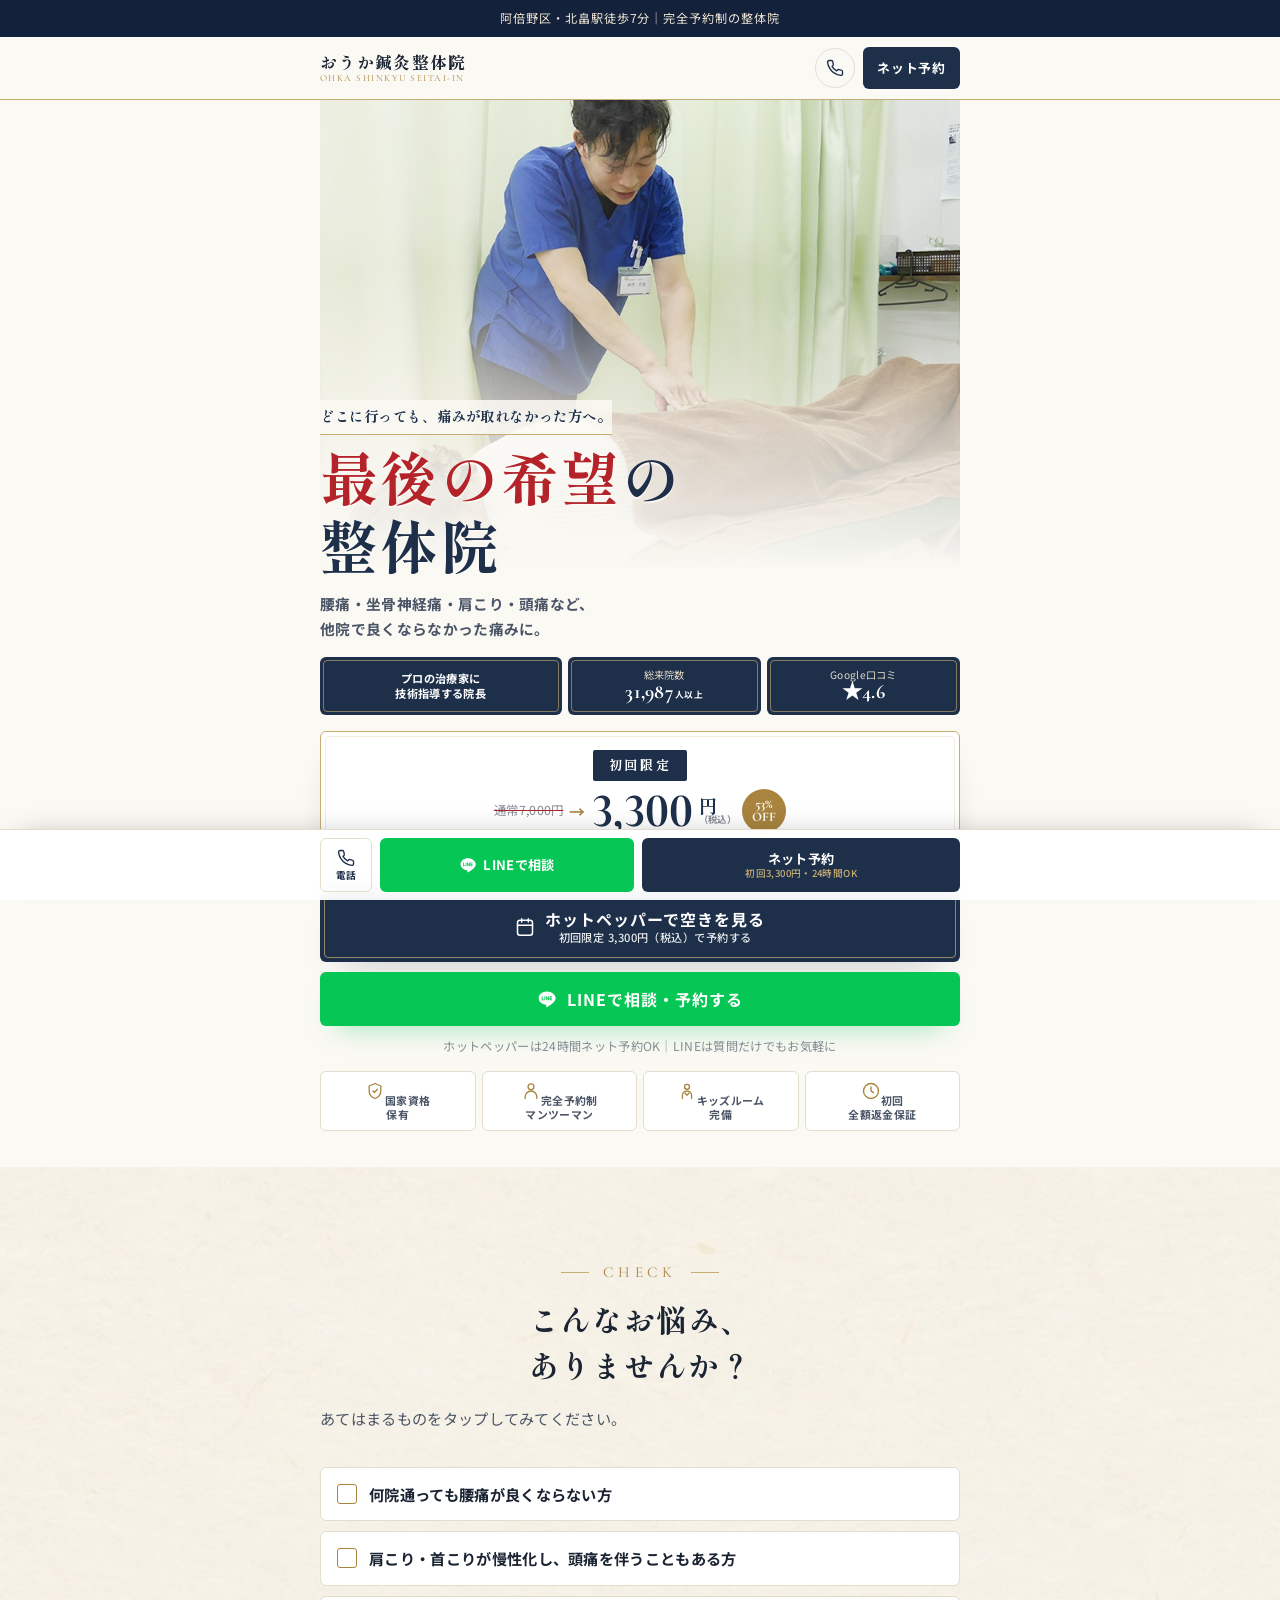
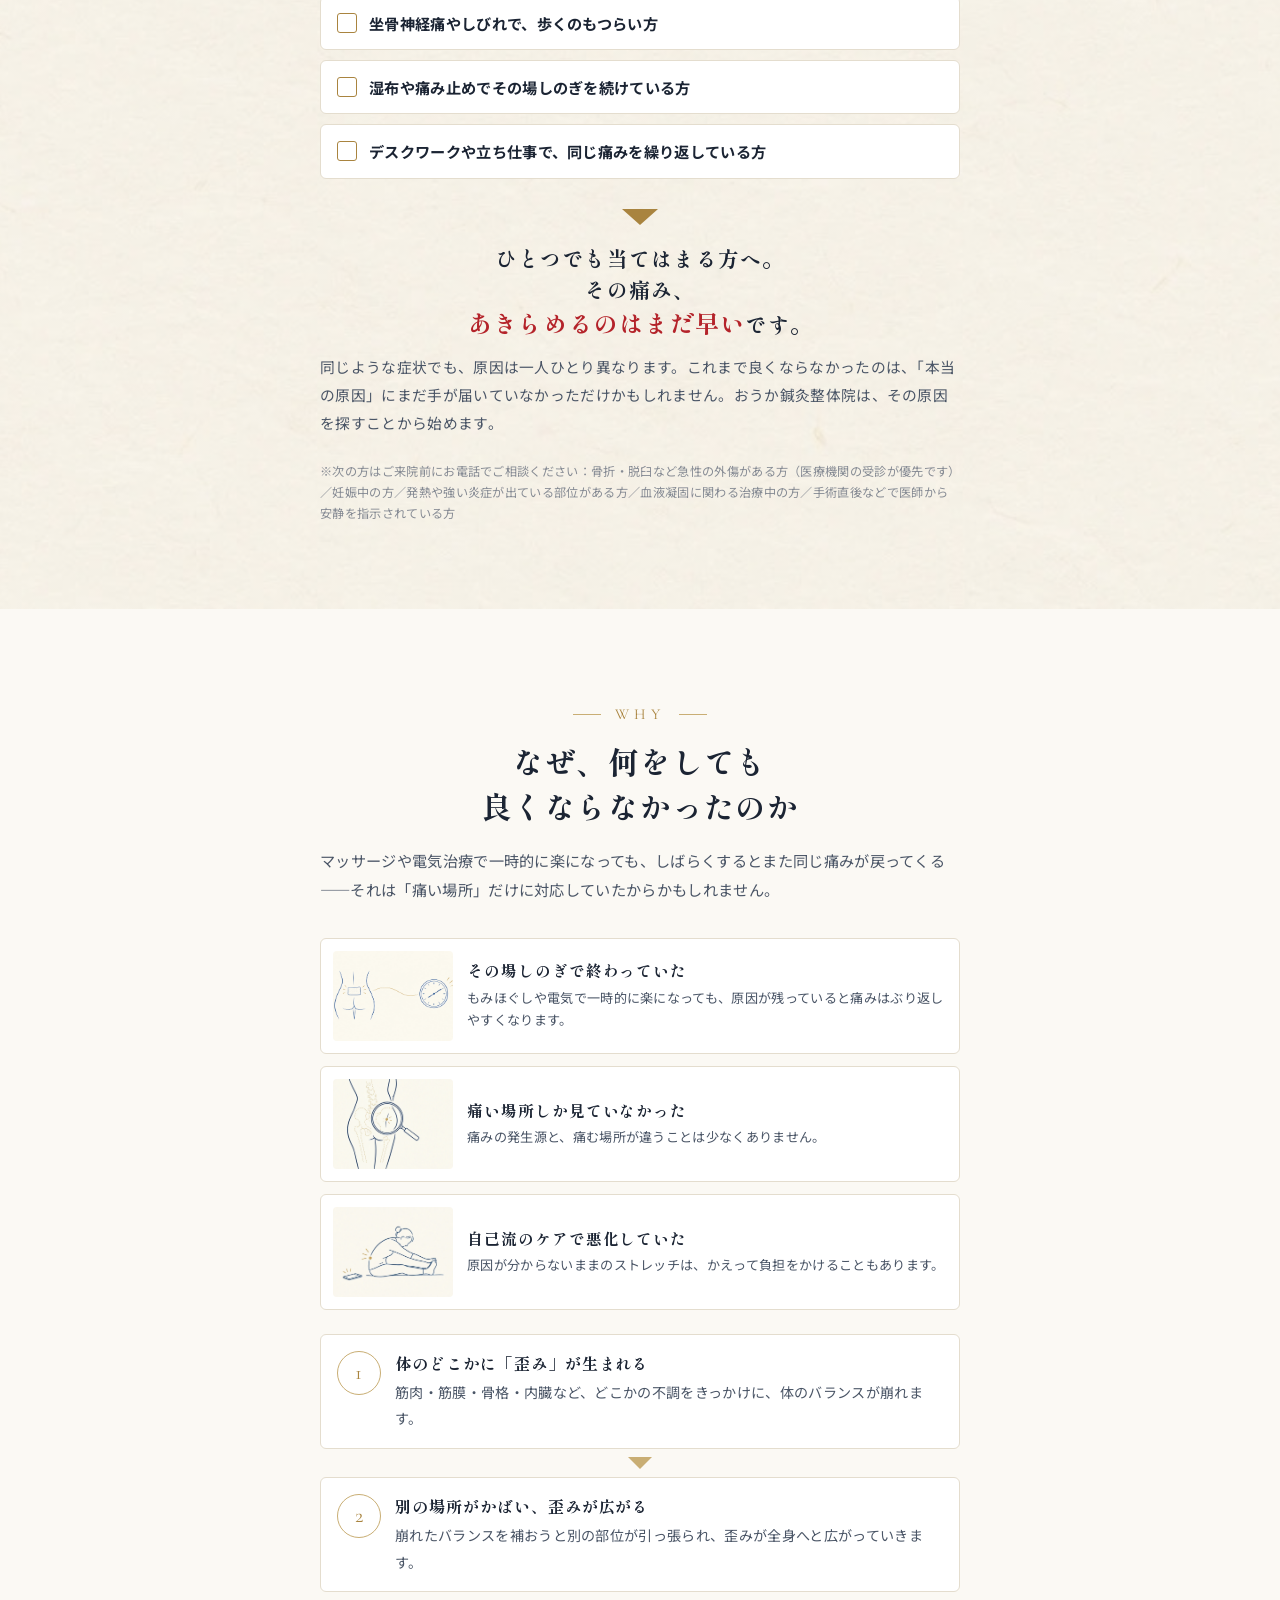
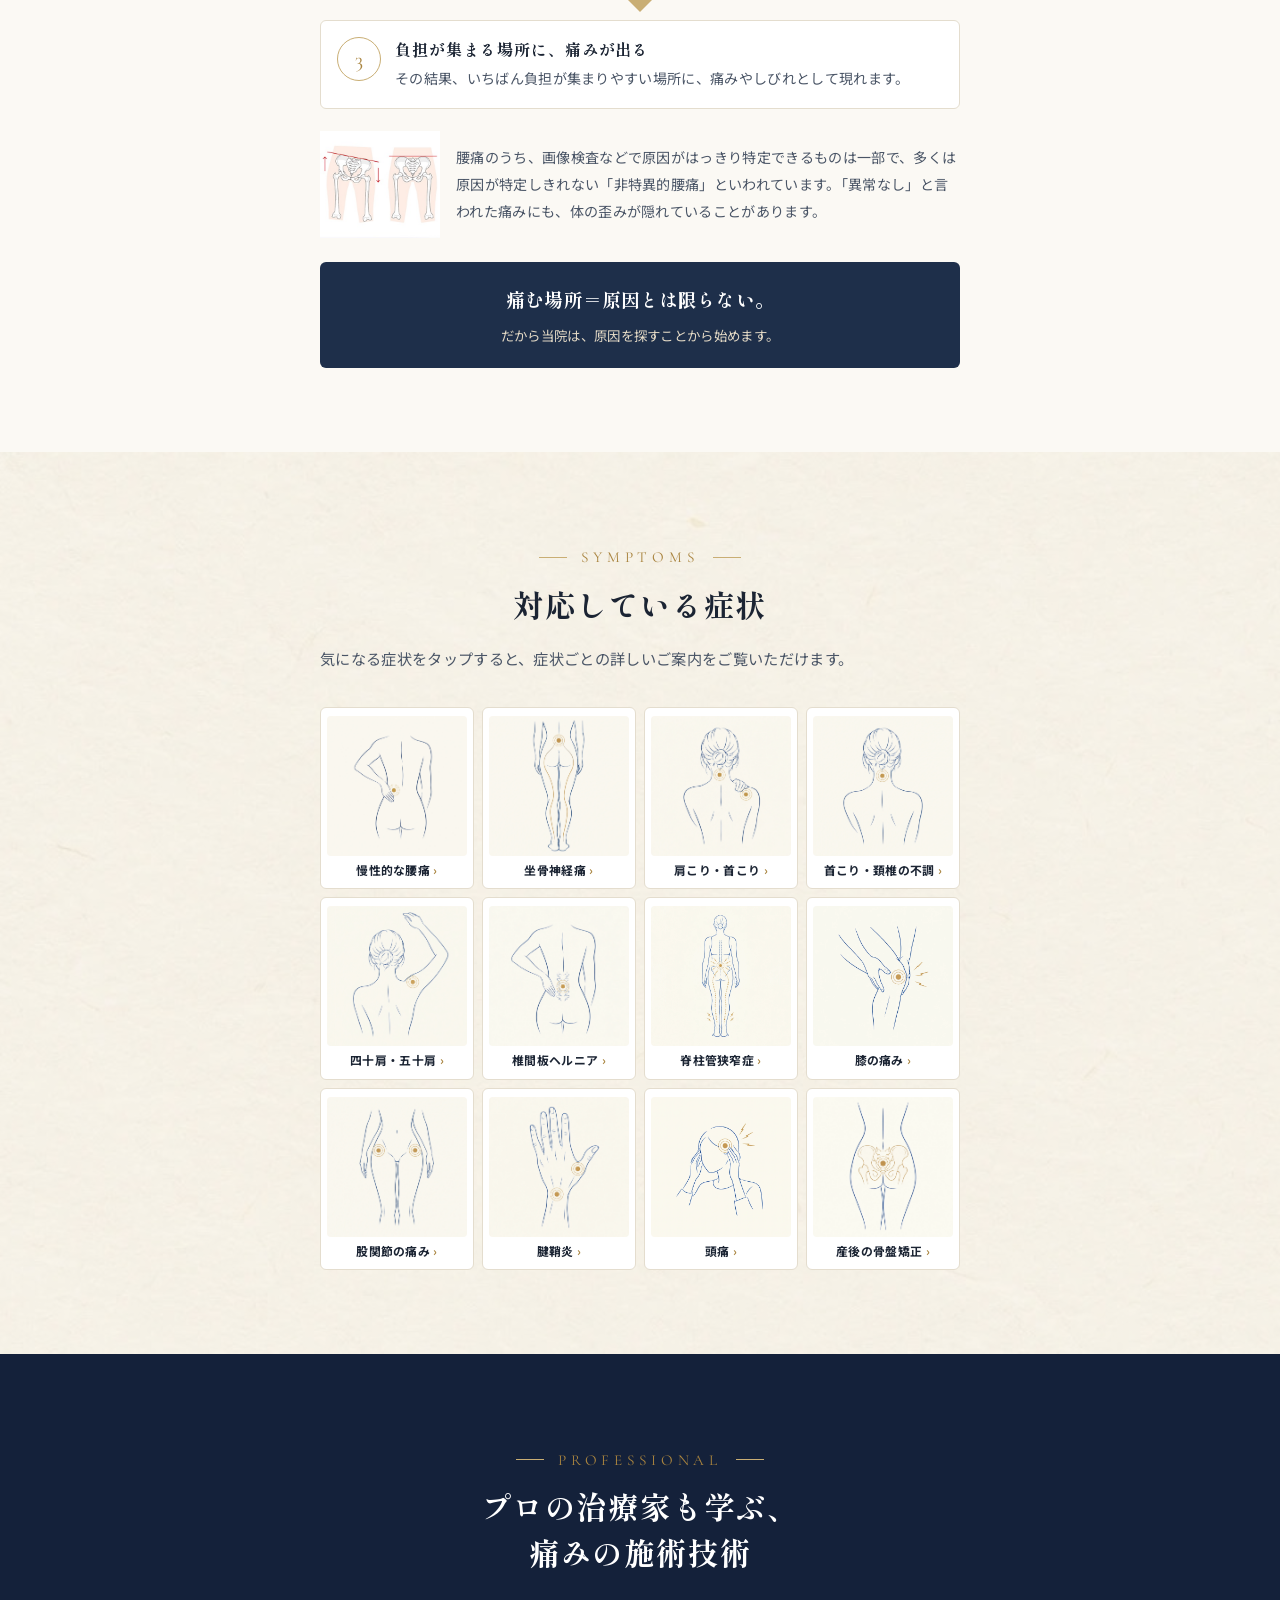
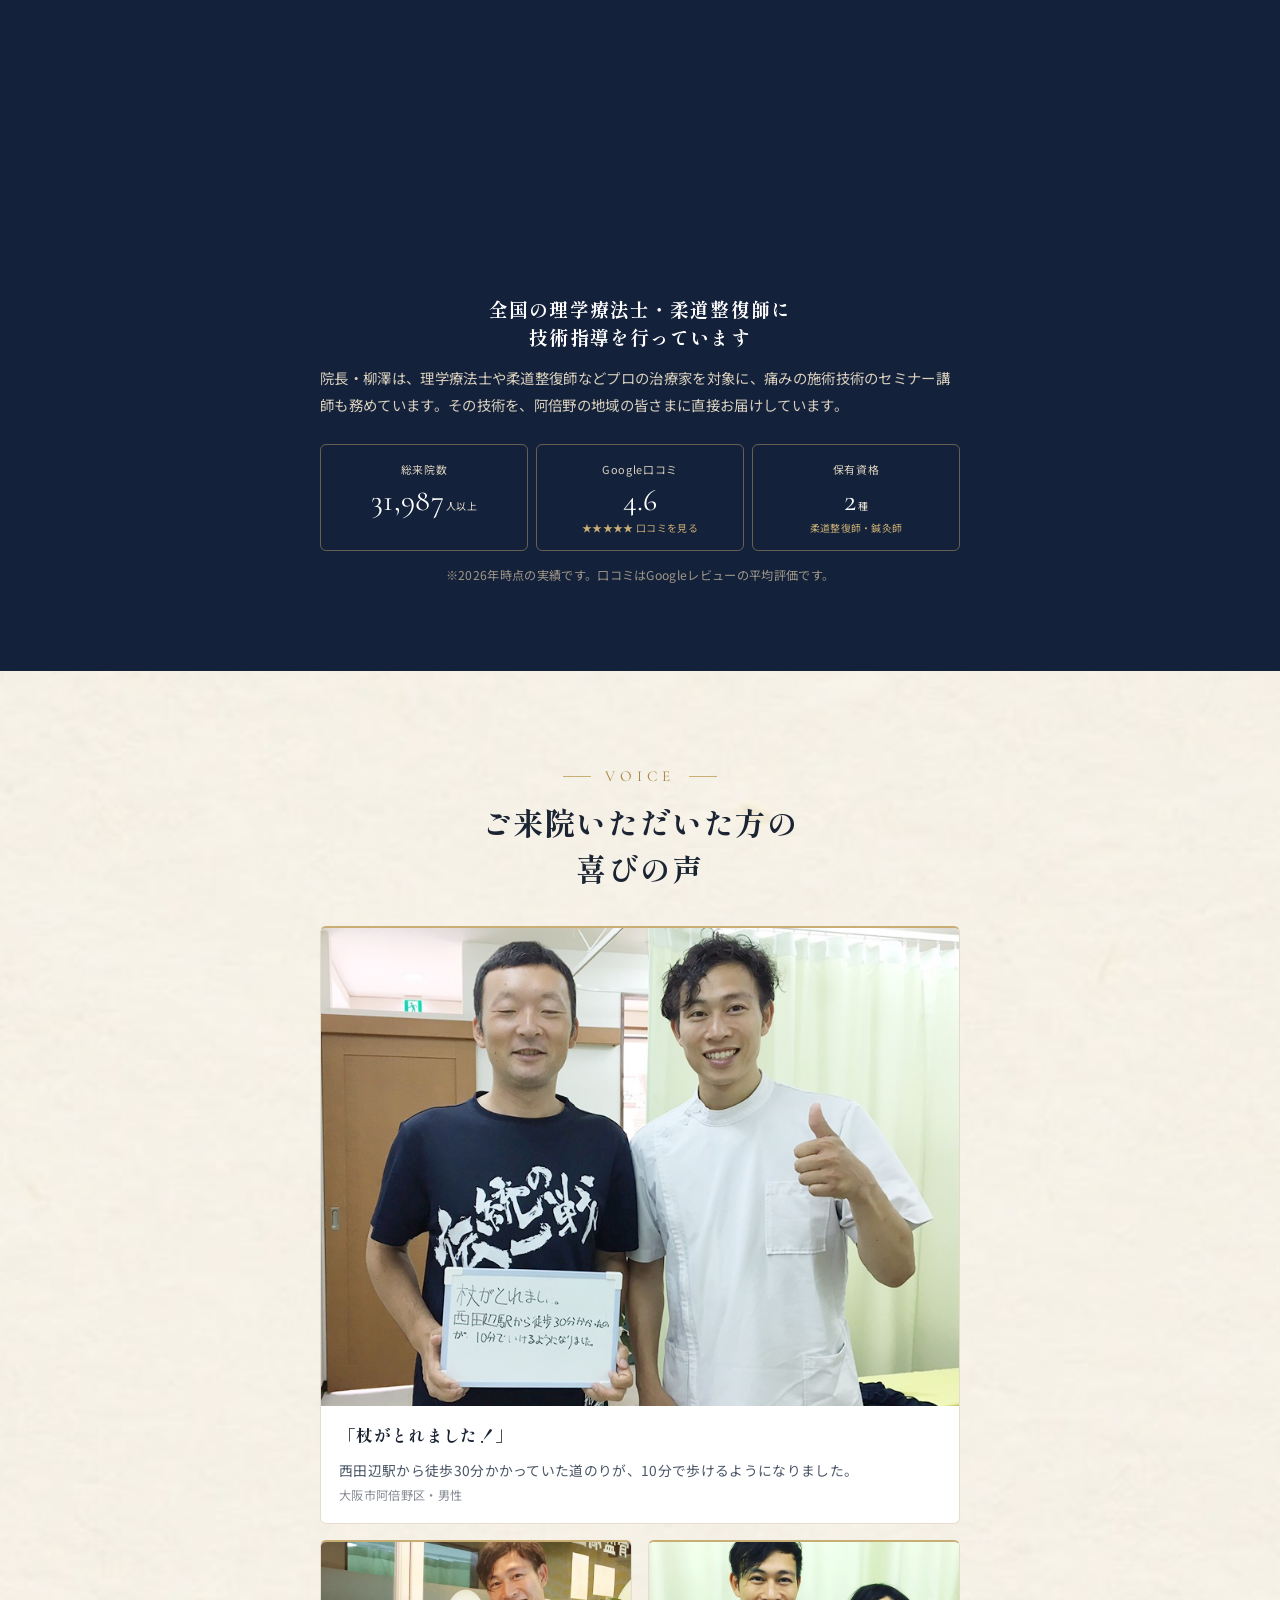
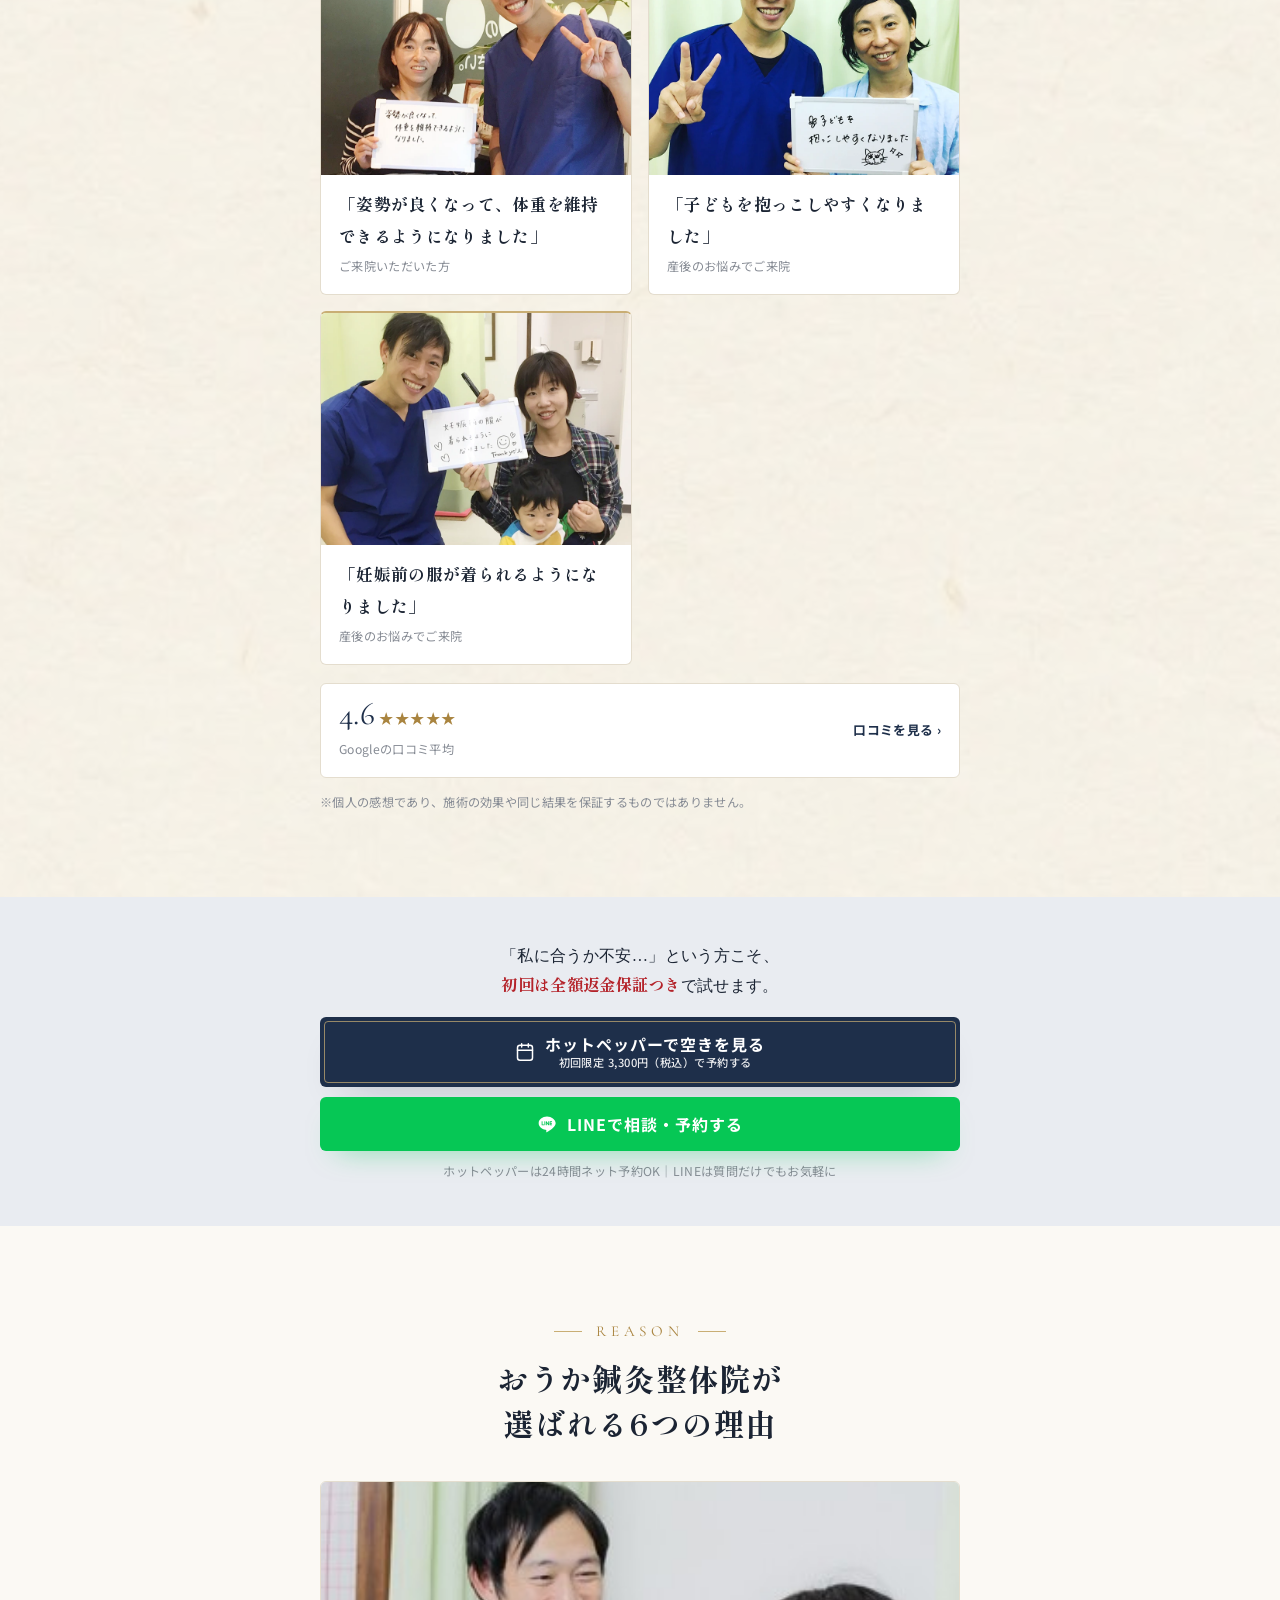
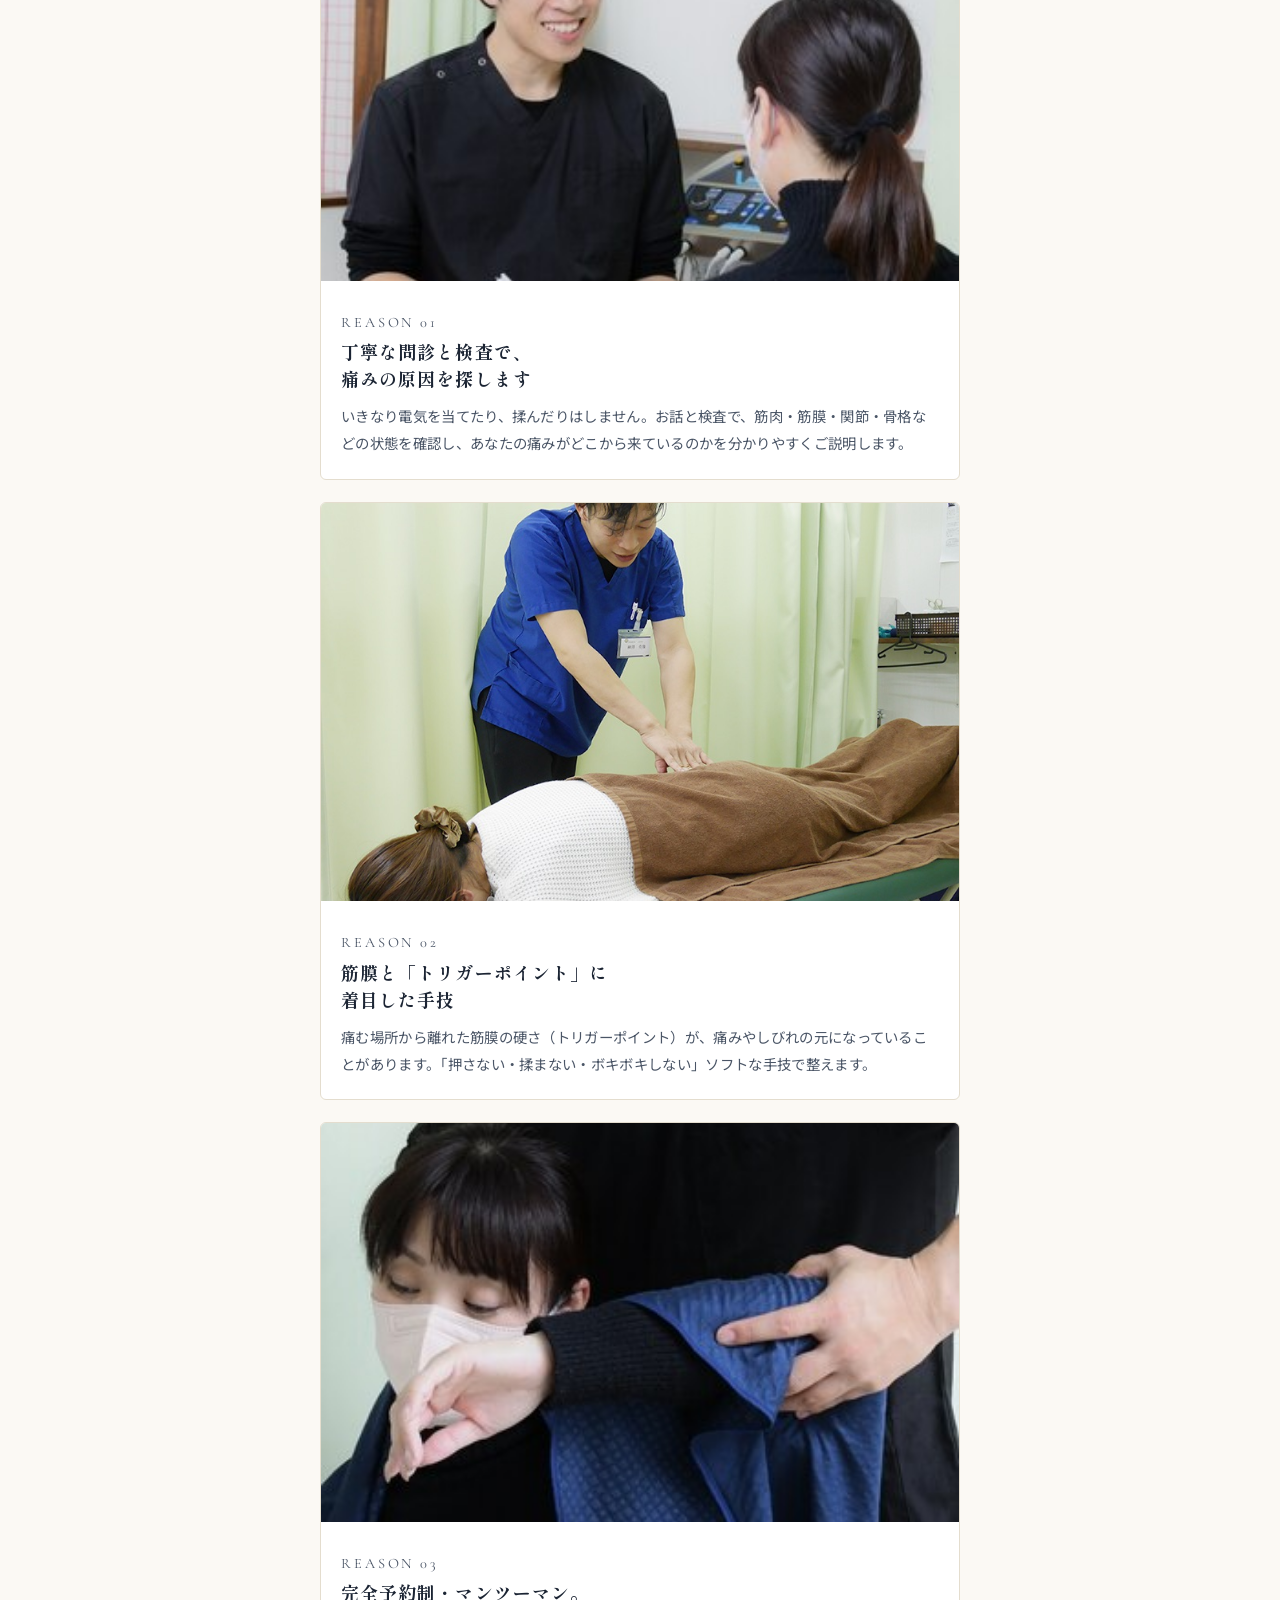
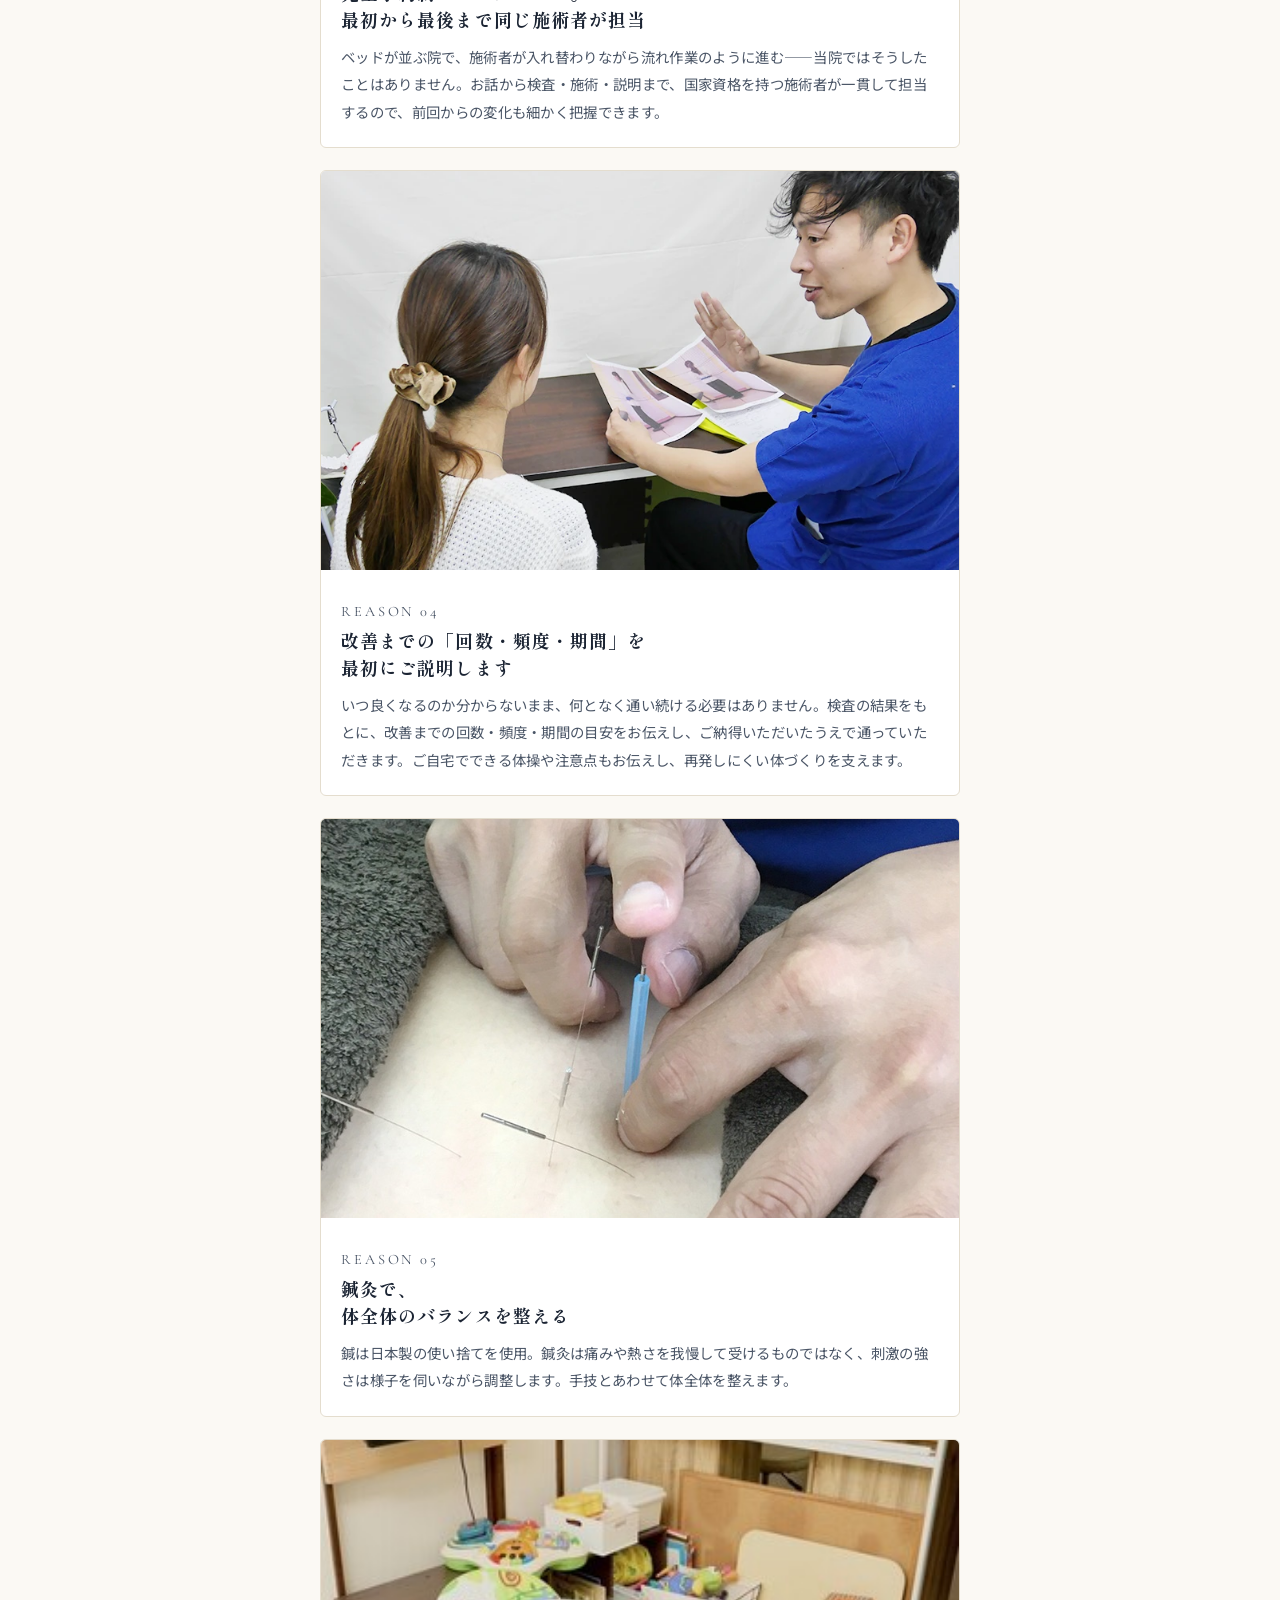
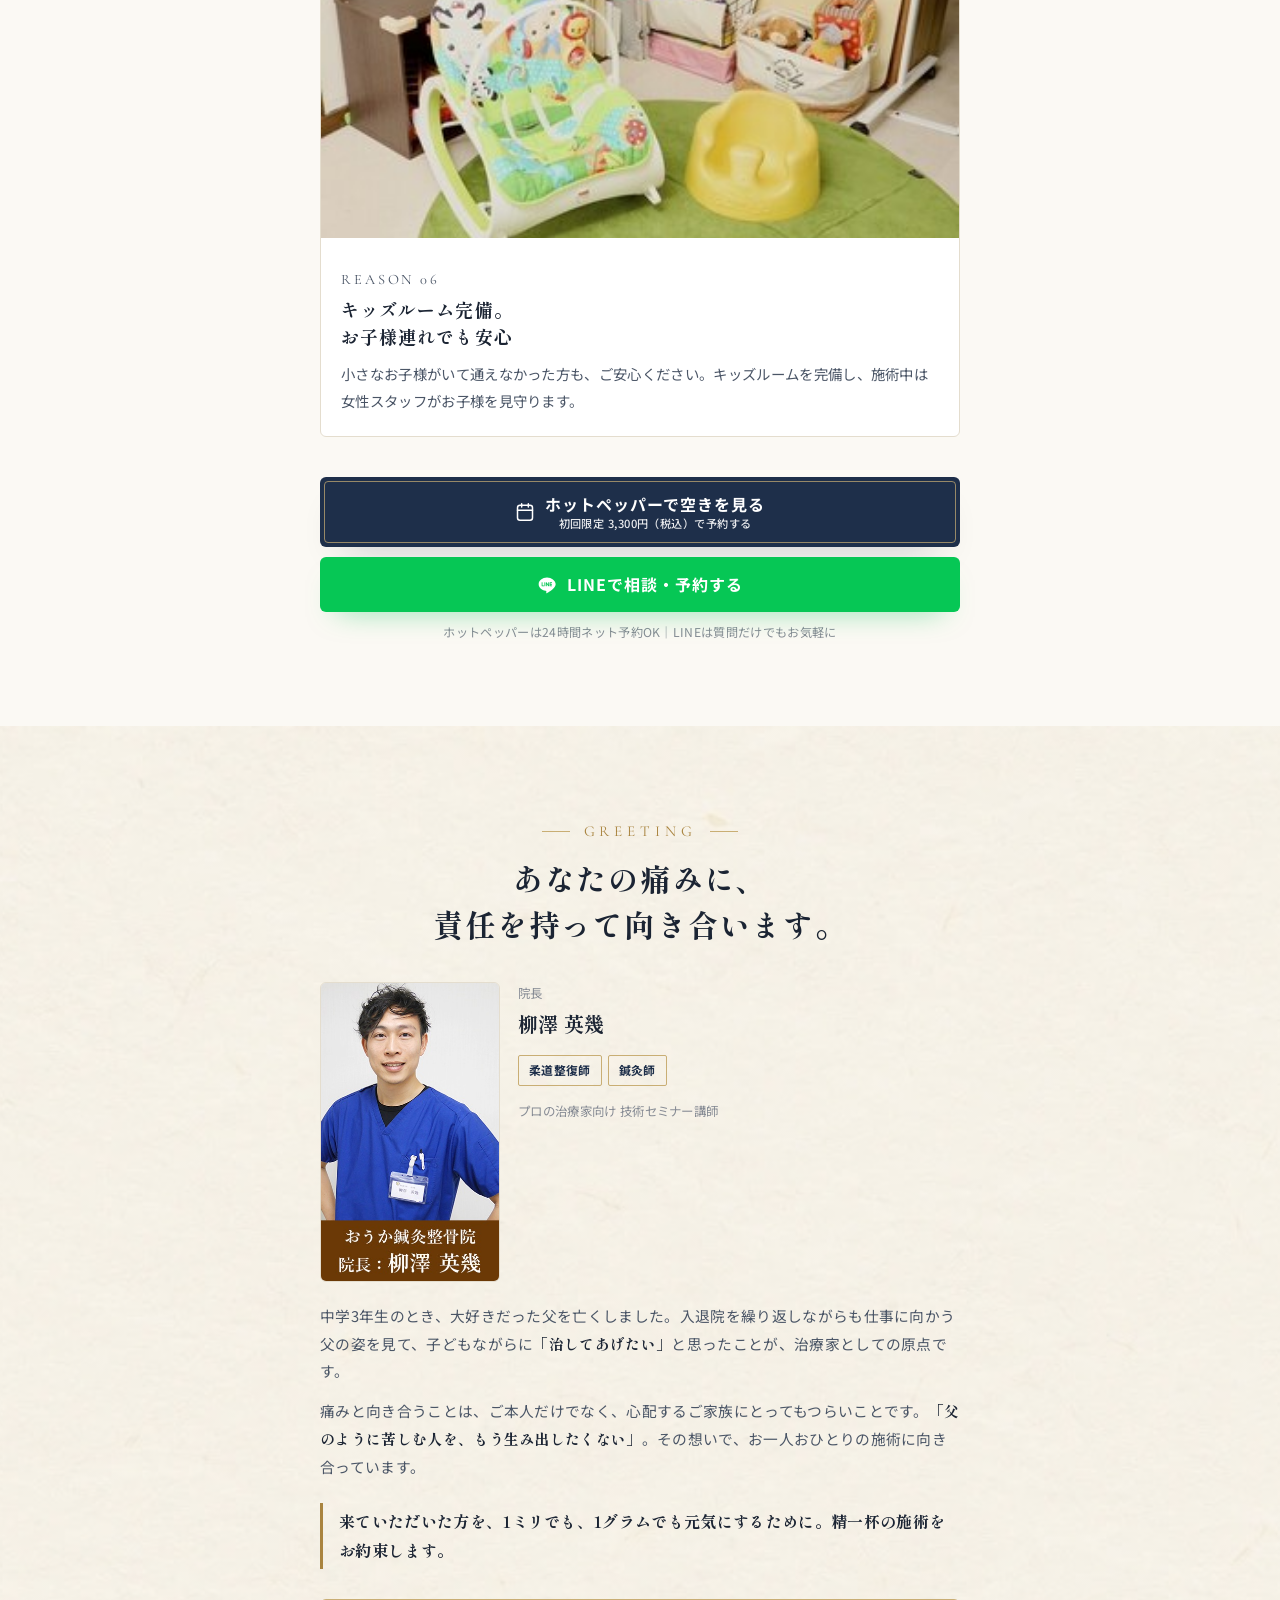
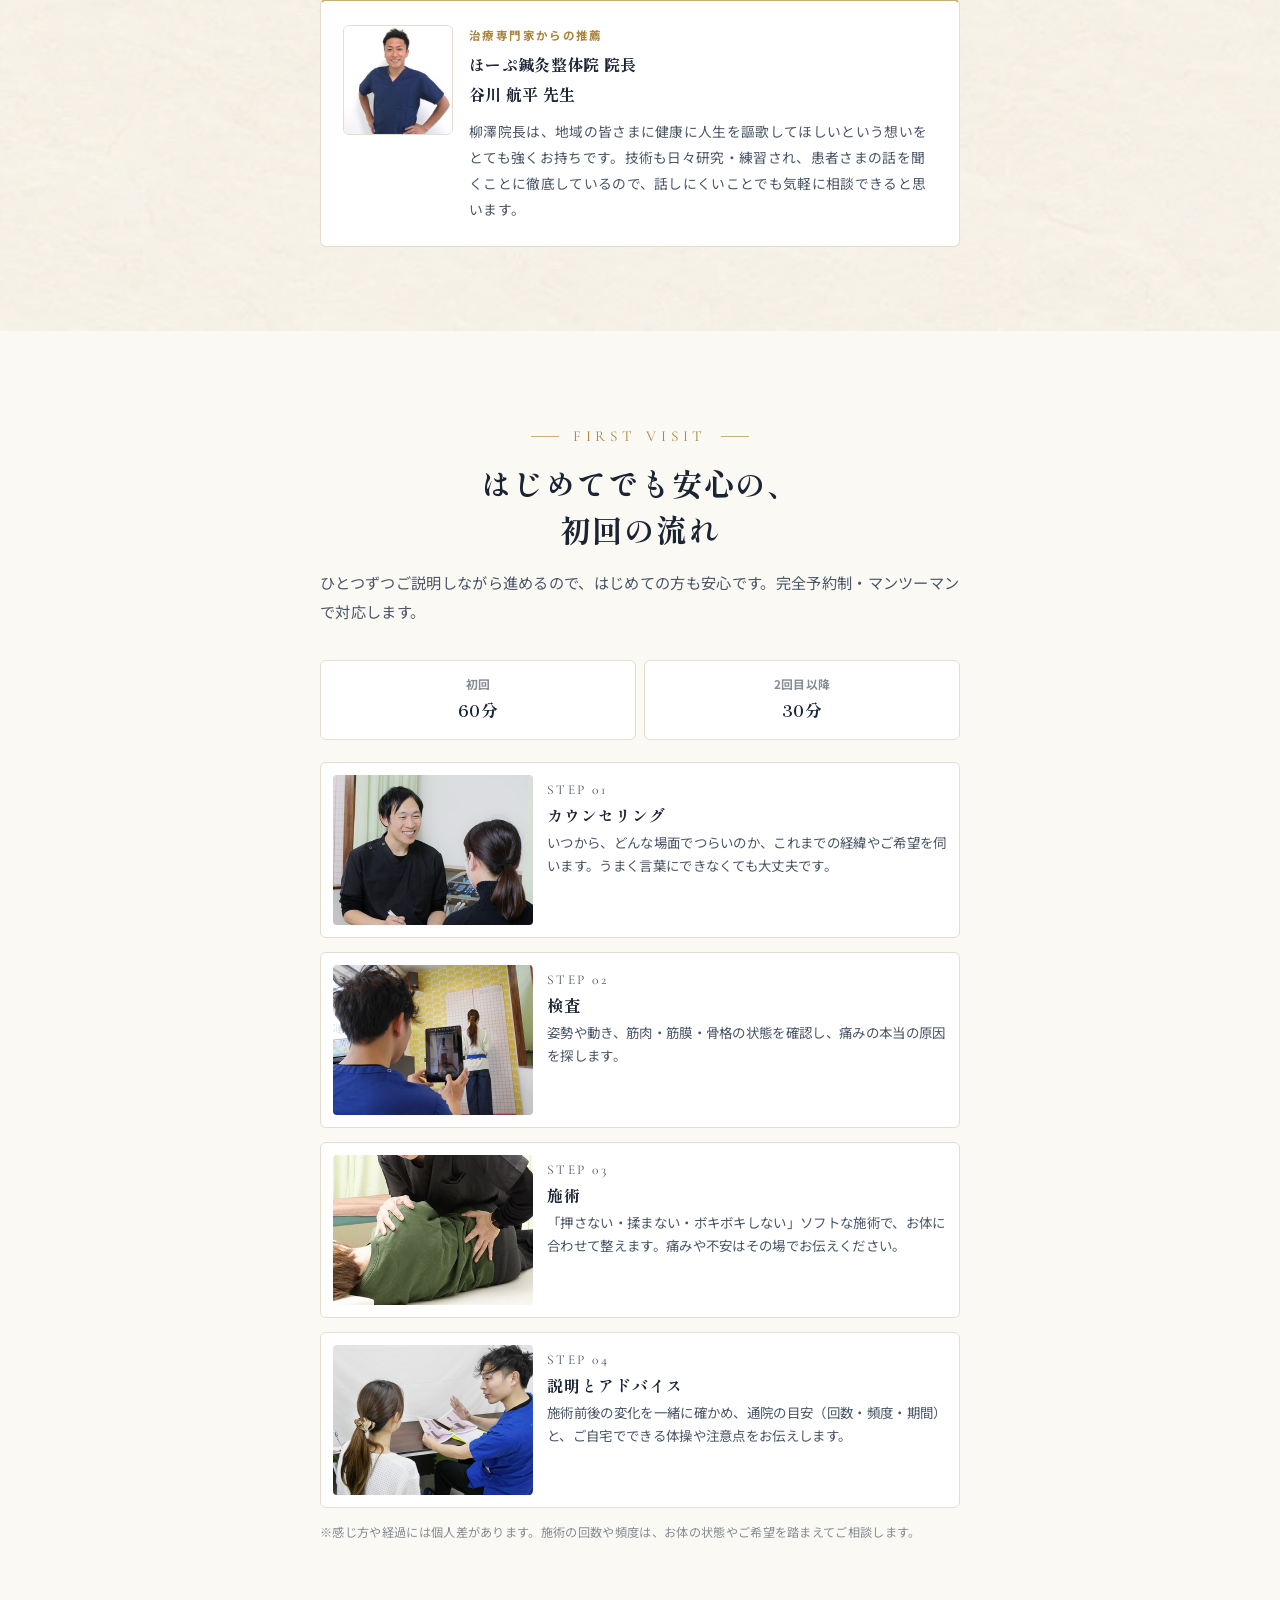
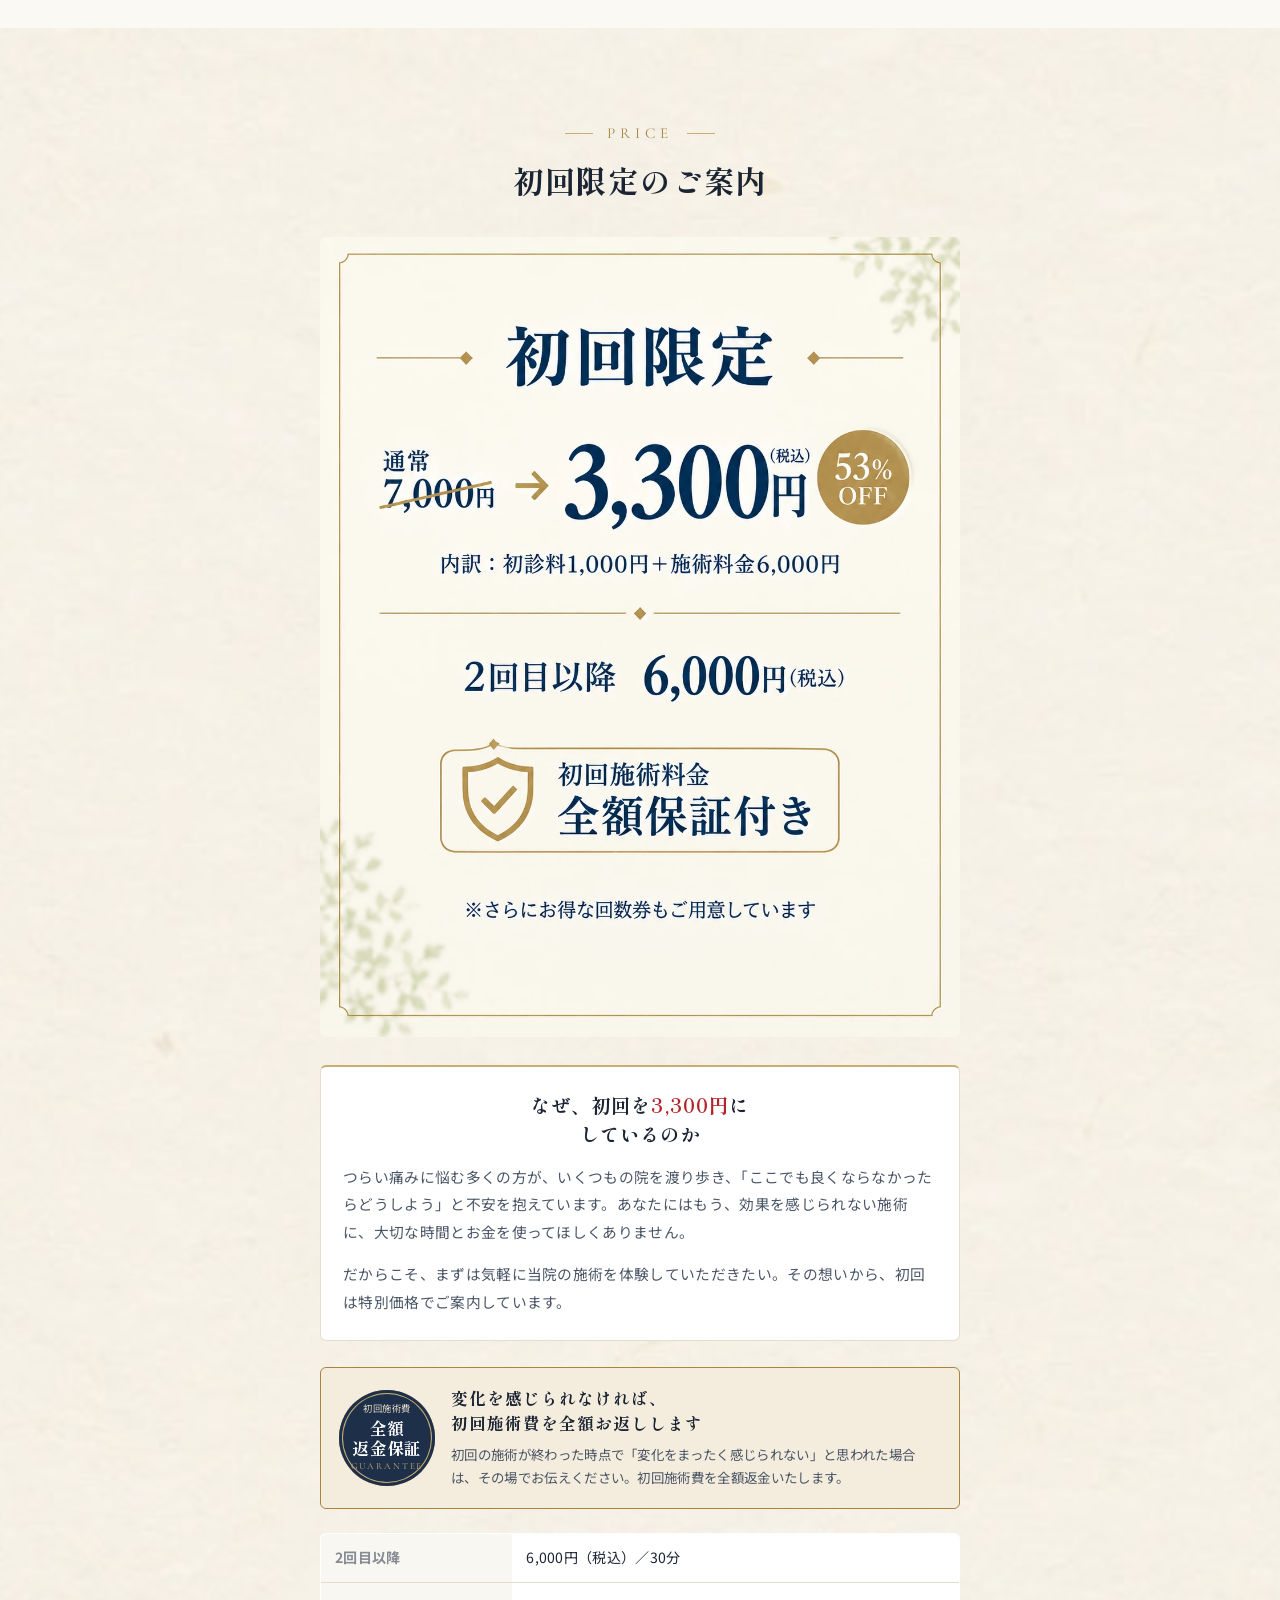
==== commit bb184e5e: "ファーストビュー刷新・ホットペッパー写真の反映・キャプション削除 Co-Authored-By: Claude Opus 5.5 <noreply@anthropic.com>" ====
--- a/index.html
+++ b/index.html
@@ -17,7 +17,7 @@
 <link rel="stylesheet" href="assets/lp.css">
 </head>
 <body class="">
-<p class="topline">大阪市阿倍野区・北畠駅徒歩7分｜完全予約制・マンツーマン施術</p>
+<p class="topline">阿倍野区・北畠駅徒歩7分｜完全予約制の整体院</p>
 <header class="site-header">
   <div class="wrap">
     <a href="#top" class="logo"><b>おうか鍼灸整体院</b><small>OHKA SHINKYU SEITAI-IN</small></a>
@@ -29,44 +29,22 @@
 </header>
 
 <main id="top">
-<section class="hero">
-    <div class="wrap">
-      <h1 class="sr-only">最後の希望の整体院。</h1>
-      <div class="hero-img"><img src="hero-copy.webp" width="1086" height="1448" fetchpriority="high" alt="どこに行っても、痛みが取れなかった方へ。最後の希望の整体院。腰痛・肩こり首こり・坐骨神経痛。国家資格保有スタッフが原因を見極め、根本からアプローチします。院長：柳澤 英幾。初回3,300円（税込）。"></div>
+<section class="fv">
+    <div class="fv-photo"><img src="images/fv/index.jpg" fetchpriority="high" alt=""></div>
+    <div class="wrap fv-copy">
+      <p class="fv-lead">どこに行っても、痛みが取れなかった方へ。</p>
+      <h1 class="fv-title"><span class="red">最後の希望</span>の<br>整体院</h1>
+      <p class="fv-sub">腰痛・坐骨神経痛・肩こり・頭痛など、<br>他院で良くならなかった痛みに。</p>
+      <ul class="fv-chips"><li><span>プロの治療家に<br>技術指導する院長</span></li><li><span>総来院数</span><b>31,987<small>人以上</small></b></li><li><span>Google口コミ</span><b>★4.6</b></li></ul>
       <div class="offer" id="offer">
-        <div class="offer-bar"><p class="ob-label">初回限定</p><p class="ob-price"><s>通常7,000円</s><span class="ob-arrow">→</span><b class="num">3,300</b><span class="ob-yen">円<small>（税込）</small></span><span class="ob-off">53%<br>OFF</span></p><p class="ob-sub">2回目以降 6,000円（税込）｜初回施術費 全額返金保証</p></div>
+        <div class="offer-bar"><p class="ob-label">初回限定</p><p class="ob-price"><s>通常7,000円</s><span class="ob-arrow">→</span><b class="num">3,300</b><span class="ob-yen">円<small>（税込）</small></span><span class="ob-off">53%<br>OFF</span></p><p class="ob-sub">初回 全額返金保証つき｜2回目以降 6,000円</p></div>
+      <div class="cta-stack">
+        <a href="https://beauty.hotpepper.jp/kr/slnH000785185/coupon/" target="_blank" rel="noopener" class="btn btn-reserve js-reserve"><svg viewBox="0 0 24 24" fill="none" stroke="currentColor" stroke-width="1.8" stroke-linecap="round" stroke-linejoin="round"><rect x="3" y="4" width="18" height="18" rx="3"/><path d="M16 2v4M8 2v4M3 10h18"/></svg><span class="btn-txt">ホットペッパーで空きを見る<small>初回限定 3,300円（税込）で予約する</small></span></a>
+        <a href="https://lin.ee/Y1Ww8T6" target="_blank" rel="noopener" class="btn btn-line js-line"><svg viewBox="0 0 24 24" fill="currentColor"><path d="M12 3C6.5 3 2 6.6 2 11c0 3.9 3.5 7.2 8.3 7.9.3.1.8.2.9.5.1.3.1.7 0 1l-.1.9c0 .3-.2 1 .9.5s6-3.5 8.2-6.1c1.5-1.6 2.2-3.2 2.2-4.8C22 6.6 17.5 3 12 3Zm-4 10.6H6.1c-.3 0-.5-.2-.5-.5V9.3c0-.3.2-.5.5-.5s.5.2.5.5v3.3H8c.3 0 .5.2.5.5s-.2.5-.5.5Zm1.9-.5c0 .3-.2.5-.5.5s-.5-.2-.5-.5V9.3c0-.3.2-.5.5-.5s.5.2.5.5v3.8Zm4.6 0c0 .2-.1.4-.3.5h-.2c-.2 0-.3-.1-.4-.2l-1.9-2.6v2.3c0 .3-.2.5-.5.5s-.5-.2-.5-.5V9.3c0-.2.1-.4.3-.5h.2c.2 0 .3.1.4.2l1.9 2.6V9.3c0-.3.2-.5.5-.5s.5.2.5.5v3.8Zm3.1-2.4c.3 0 .5.2.5.5s-.2.5-.5.5h-1.4v.9h1.4c.3 0 .5.2.5.5s-.2.5-.5.5h-1.9c-.3 0-.5-.2-.5-.5V9.3c0-.3.2-.5.5-.5h1.9c.3 0 .5.2.5.5s-.2.5-.5.5h-1.4v.9h1.4Z"/></svg><span>LINEで相談・予約する</span></a>
+      </div>
+      <p class="cta-note">ホットペッパーは24時間ネット予約OK｜LINEは質問だけでもお気軽に</p>
         <ul class="offer-badges"><li><svg viewBox="0 0 24 24" fill="none" stroke="currentColor" stroke-width="1.6" stroke-linecap="round" stroke-linejoin="round"><path d="M12 3l7 3v6c0 4.5-3 7.5-7 9-4-1.5-7-4.5-7-9V6l7-3Z"/><path d="M9.5 12l1.8 1.8L15 10"/></svg>国家資格<br>保有</li><li><svg viewBox="0 0 24 24" fill="none" stroke="currentColor" stroke-width="1.6" stroke-linecap="round" stroke-linejoin="round"><circle cx="12" cy="7" r="3.5"/><path d="M5 21v-2a7 7 0 0 1 14 0v2"/></svg>完全予約制<br>マンツーマン</li><li><svg viewBox="0 0 24 24" fill="none" stroke="currentColor" stroke-width="1.6" stroke-linecap="round" stroke-linejoin="round"><circle cx="12" cy="7" r="3"/><path d="M6.5 21v-3.5a5.5 5.5 0 0 1 11 0V21"/><path d="M9.5 14.5 12 17l2.5-2.5"/></svg>キッズルーム<br>完備</li><li><svg viewBox="0 0 24 24" fill="none" stroke="currentColor" stroke-width="1.6" stroke-linecap="round" stroke-linejoin="round"><circle cx="12" cy="12" r="9"/><path d="M12 7v5l3 2"/></svg>初回<br>全額返金保証</li></ul>
-        <p class="steps-title">ご予約はかんたん3ステップ</p>
-        <ol class="steps-mini"><li><b>01</b>ボタンを<br>タップ</li><li><b>02</b>日時を<br>選ぶ</li><li><b>03</b>ご来院</li></ol>
-      <div class="cta-stack">
-        <a href="https://beauty.hotpepper.jp/kr/slnH000785185/coupon/" target="_blank" rel="noopener" class="btn btn-reserve js-reserve"><svg viewBox="0 0 24 24" fill="none" stroke="currentColor" stroke-width="1.8" stroke-linecap="round" stroke-linejoin="round"><rect x="3" y="4" width="18" height="18" rx="3"/><path d="M16 2v4M8 2v4M3 10h18"/></svg><span class="btn-txt">ホットペッパーで空きを見る<small>初回限定 3,300円（税込）で予約する</small></span></a>
-        <a href="https://lin.ee/Y1Ww8T6" target="_blank" rel="noopener" class="btn btn-line js-line"><svg viewBox="0 0 24 24" fill="currentColor"><path d="M12 3C6.5 3 2 6.6 2 11c0 3.9 3.5 7.2 8.3 7.9.3.1.8.2.9.5.1.3.1.7 0 1l-.1.9c0 .3-.2 1 .9.5s6-3.5 8.2-6.1c1.5-1.6 2.2-3.2 2.2-4.8C22 6.6 17.5 3 12 3Zm-4 10.6H6.1c-.3 0-.5-.2-.5-.5V9.3c0-.3.2-.5.5-.5s.5.2.5.5v3.3H8c.3 0 .5.2.5.5s-.2.5-.5.5Zm1.9-.5c0 .3-.2.5-.5.5s-.5-.2-.5-.5V9.3c0-.3.2-.5.5-.5s.5.2.5.5v3.8Zm4.6 0c0 .2-.1.4-.3.5h-.2c-.2 0-.3-.1-.4-.2l-1.9-2.6v2.3c0 .3-.2.5-.5.5s-.5-.2-.5-.5V9.3c0-.2.1-.4.3-.5h.2c.2 0 .3.1.4.2l1.9 2.6V9.3c0-.3.2-.5.5-.5s.5.2.5.5v3.8Zm3.1-2.4c.3 0 .5.2.5.5s-.2.5-.5.5h-1.4v.9h1.4c.3 0 .5.2.5.5s-.2.5-.5.5h-1.9c-.3 0-.5-.2-.5-.5V9.3c0-.3.2-.5.5-.5h1.9c.3 0 .5.2.5.5s-.2.5-.5.5h-1.4v.9h1.4Z"/></svg><span>LINEで相談・予約する</span></a>
-      </div>
-      <p class="cta-note">ホットペッパーは24時間ネット予約OK｜LINEは質問だけでもお気軽に</p>
-      </div>
-    </div>
-  </section>
-
-<section class="sec dark" id="professional">
-    <div class="wrap">
-    <div class="sec-head">
-      <p class="sec-en">Professional</p>
-      <h2>プロの治療家も学ぶ、<br>痛みの施術技術</h2>
-    </div>
-      <div class="auth-photos reveal">
-        <div class="photo"><img src="images/hp/seminar01.jpg" width="800" height="533" loading="lazy" alt="治療家向けセミナーで院長が施術を指導している様子"></div>
-        <div class="photo"><img src="images/hp/seminar02.jpg" width="800" height="533" loading="lazy" alt="セミナーで講師を務める院長"></div>
-      </div>
-      <div class="auth-copy">
-        <h3>全国の理学療法士・柔道整復師に<br>技術指導を行っています</h3>
-        <p>院長・柳澤は、理学療法士や柔道整復師などプロの治療家を対象に、痛みの施術技術のセミナー講師も務めています。その技術を、阿倍野の地域の皆さまに直接お届けしています。</p>
-      </div>
-      <div class="stats">
-        <div class="stat"><p class="stat-label">総来院数</p><p class="stat-num">31,987<small>人以上</small></p></div>
-        <div class="stat"><a href="https://maps.app.goo.gl/wEtdczeHVXq5hBLx5" target="_blank" rel="noopener"><p class="stat-label">Google口コミ</p><p class="stat-num">4.6</p><p class="stat-sub">★★★★★ 口コミを見る</p></a></div>
-        <div class="stat"><p class="stat-label">保有資格</p><p class="stat-num">2<small>種</small></p><p class="stat-sub">柔道整復師・鍼灸師</p></div>
-      </div>
-      <p class="note mt-s center" style="color:#9F9787;">※2026年時点の実績です。口コミはGoogleレビューの平均評価です。</p>
+      </div>
     </div>
   </section>
 
@@ -118,6 +96,29 @@
       <p class="lead">気になる症状をタップすると、症状ごとの詳しいご案内をご覧いただけます。</p>
     </div>
       <div class="sym-grid"><a class="sym" href="youtsu/"><img src="icons/youtsu.webp" loading="lazy" alt=""><span>慢性的な腰痛</span></a><a class="sym" href="zakotsu/"><img src="icons/zakotsu.webp" loading="lazy" alt=""><span>坐骨神経痛</span></a><a class="sym" href="katakori/"><img src="icons/katakori.webp" loading="lazy" alt=""><span>肩こり・首こり</span></a><a class="sym" href="kubikori-keitsui/"><img src="icons/kubikori-keitsui.webp" loading="lazy" alt=""><span>首こり・頚椎の不調</span></a><a class="sym" href="shijukata-gojukata/"><img src="icons/shijukata-gojukata.webp" loading="lazy" alt=""><span>四十肩・五十肩</span></a><a class="sym" href="herunia/"><img src="icons/herunia.webp" loading="lazy" alt=""><span>椎間板ヘルニア</span></a><a class="sym" href="sekichukan-kyosakusho/"><img src="icons/sekichukan-kyosakusho.webp" loading="lazy" alt=""><span>脊柱管狭窄症</span></a><a class="sym" href="hiza/"><img src="icons/hiza.webp" loading="lazy" alt=""><span>膝の痛み</span></a><a class="sym" href="kokansetsu/"><img src="icons/kokansetsu.webp" loading="lazy" alt=""><span>股関節の痛み</span></a><a class="sym" href="kenshouen/"><img src="icons/kenshouen.webp" loading="lazy" alt=""><span>腱鞘炎</span></a><a class="sym" href="zutsu/"><img src="icons/zutsu.webp" loading="lazy" alt=""><span>頭痛</span></a><a class="sym" href="sango-kyosei/"><img src="icons/sango-kyosei.webp" loading="lazy" alt=""><span>産後の骨盤矯正</span></a></div>
+    </div>
+  </section>
+
+<section class="sec dark" id="professional">
+    <div class="wrap">
+    <div class="sec-head">
+      <p class="sec-en">Professional</p>
+      <h2>プロの治療家も学ぶ、<br>痛みの施術技術</h2>
+    </div>
+      <div class="auth-photos reveal">
+        <div class="photo"><img src="images/hp/seminar01.jpg" width="800" height="533" loading="lazy" alt="治療家向けセミナーで院長が施術を指導している様子"></div>
+        <div class="photo"><img src="images/hp/seminar02.jpg" width="800" height="533" loading="lazy" alt="セミナーで講師を務める院長"></div>
+      </div>
+      <div class="auth-copy">
+        <h3>全国の理学療法士・柔道整復師に<br>技術指導を行っています</h3>
+        <p>院長・柳澤は、理学療法士や柔道整復師などプロの治療家を対象に、痛みの施術技術のセミナー講師も務めています。その技術を、阿倍野の地域の皆さまに直接お届けしています。</p>
+      </div>
+      <div class="stats">
+        <div class="stat"><p class="stat-label">総来院数</p><p class="stat-num">31,987<small>人以上</small></p></div>
+        <div class="stat"><a href="https://maps.app.goo.gl/wEtdczeHVXq5hBLx5" target="_blank" rel="noopener"><p class="stat-label">Google口コミ</p><p class="stat-num">4.6</p><p class="stat-sub">★★★★★ 口コミを見る</p></a></div>
+        <div class="stat"><p class="stat-label">保有資格</p><p class="stat-num">2<small>種</small></p><p class="stat-sub">柔道整復師・鍼灸師</p></div>
+      </div>
+      <p class="note mt-s center" style="color:#9F9787;">※2026年時点の実績です。口コミはGoogleレビューの平均評価です。</p>
     </div>
   </section>
 
@@ -142,6 +143,17 @@
     </div>
   </section>
 
+<section class="sec mid-cta">
+    <div class="wrap">
+      <p class="mid-lead">「私に合うか不安…」という方こそ、<br><b>初回は全額返金保証つき</b>で試せます。</p>
+      <div class="cta-stack">
+        <a href="https://beauty.hotpepper.jp/kr/slnH000785185/coupon/" target="_blank" rel="noopener" class="btn btn-reserve js-reserve"><svg viewBox="0 0 24 24" fill="none" stroke="currentColor" stroke-width="1.8" stroke-linecap="round" stroke-linejoin="round"><rect x="3" y="4" width="18" height="18" rx="3"/><path d="M16 2v4M8 2v4M3 10h18"/></svg><span class="btn-txt">ホットペッパーで空きを見る<small>初回限定 3,300円（税込）で予約する</small></span></a>
+        <a href="https://lin.ee/Y1Ww8T6" target="_blank" rel="noopener" class="btn btn-line js-line"><svg viewBox="0 0 24 24" fill="currentColor"><path d="M12 3C6.5 3 2 6.6 2 11c0 3.9 3.5 7.2 8.3 7.9.3.1.8.2.9.5.1.3.1.7 0 1l-.1.9c0 .3-.2 1 .9.5s6-3.5 8.2-6.1c1.5-1.6 2.2-3.2 2.2-4.8C22 6.6 17.5 3 12 3Zm-4 10.6H6.1c-.3 0-.5-.2-.5-.5V9.3c0-.3.2-.5.5-.5s.5.2.5.5v3.3H8c.3 0 .5.2.5.5s-.2.5-.5.5Zm1.9-.5c0 .3-.2.5-.5.5s-.5-.2-.5-.5V9.3c0-.3.2-.5.5-.5s.5.2.5.5v3.8Zm4.6 0c0 .2-.1.4-.3.5h-.2c-.2 0-.3-.1-.4-.2l-1.9-2.6v2.3c0 .3-.2.5-.5.5s-.5-.2-.5-.5V9.3c0-.2.1-.4.3-.5h.2c.2 0 .3.1.4.2l1.9 2.6V9.3c0-.3.2-.5.5-.5s.5.2.5.5v3.8Zm3.1-2.4c.3 0 .5.2.5.5s-.2.5-.5.5h-1.4v.9h1.4c.3 0 .5.2.5.5s-.2.5-.5.5h-1.9c-.3 0-.5-.2-.5-.5V9.3c0-.3.2-.5.5-.5h1.9c.3 0 .5.2.5.5s-.2.5-.5.5h-1.4v.9h1.4Z"/></svg><span>LINEで相談・予約する</span></a>
+      </div>
+      <p class="cta-note">ホットペッパーは24時間ネット予約OK｜LINEは質問だけでもお気軽に</p>
+    </div>
+  </section>
+
 <section class="sec" id="reason">
     <div class="wrap">
     <div class="sec-head">
@@ -150,7 +162,7 @@
     </div>
       <div class="reasons">
         <article class="reason reveal">
-          <div class="photo"><img src="images/hp/reason01.jpg" width="800" height="600" loading="lazy" alt=""></div>
+          <div class="photo"><img src="images/hpb/counseling.jpg" width="800" height="600" loading="lazy" alt=""></div>
           <div class="reason-body"><p class="reason-no">REASON 01</p><h3>丁寧な問診と検査で、<br>痛みの原因を探します</h3><p>いきなり電気を当てたり、揉んだりはしません。お話と検査で、筋肉・筋膜・関節・骨格などの状態を確認し、あなたの痛みがどこから来ているのかを分かりやすくご説明します。</p></div>
         </article>
         <article class="reason reveal">
@@ -158,7 +170,7 @@
           <div class="reason-body"><p class="reason-no">REASON 02</p><h3>筋膜と「トリガーポイント」に<br>着目した手技</h3><p>痛む場所から離れた筋膜の硬さ（トリガーポイント）が、痛みやしびれの元になっていることがあります。「押さない・揉まない・ボキボキしない」ソフトな手技で整えます。</p></div>
         </article>
         <article class="reason reveal">
-          <div class="photo"><img src="images/step-treatment-photo.webp" width="800" height="600" loading="lazy" alt=""></div>
+          <div class="photo"><img src="images/hpb/ordermade.jpg" width="800" height="600" loading="lazy" alt=""></div>
           <div class="reason-body"><p class="reason-no">REASON 03</p><h3>完全予約制・マンツーマン。<br>最初から最後まで同じ施術者が担当</h3><p>ベッドが並ぶ院で、施術者が入れ替わりながら流れ作業のように進む――当院ではそうしたことはありません。お話から検査・施術・説明まで、国家資格を持つ施術者が一貫して担当するので、前回からの変化も細かく把握できます。</p></div>
         </article>
         <article class="reason reveal">
@@ -170,7 +182,7 @@
           <div class="reason-body"><p class="reason-no">REASON 05</p><h3>鍼灸で、<br>体全体のバランスを整える</h3><p>鍼は日本製の使い捨てを使用。鍼灸は痛みや熱さを我慢して受けるものではなく、刺激の強さは様子を伺いながら調整します。手技とあわせて体全体を整えます。</p></div>
         </article>
         <article class="reason reveal">
-          <div class="photo"><img src="images/hp/reason08.jpg" width="800" height="600" loading="lazy" alt=""></div>
+          <div class="photo"><img src="images/hpb/kids.jpg" width="800" height="600" loading="lazy" alt=""></div>
           <div class="reason-body"><p class="reason-no">REASON 06</p><h3>キッズルーム完備。<br>お子様連れでも安心</h3><p>小さなお子様がいて通えなかった方も、ご安心ください。キッズルームを完備し、施術中は女性スタッフがお子様を見守ります。</p></div>
         </article>
       </div>
@@ -224,9 +236,9 @@
     </div>
       <div class="time-row"><div><b>初回</b><span>60分</span></div><div><b>2回目以降</b><span>30分</span></div></div>
       <ol class="steps">
-        <li class="step reveal"><img src="images/step-counseling.webp" width="800" height="600" loading="lazy" alt=""><div><p class="step-no">STEP 01</p><h3>カウンセリング</h3><p>いつから、どんな場面でつらいのか、これまでの経緯やご希望を伺います。うまく言葉にできなくても大丈夫です。</p></div></li>
+        <li class="step reveal"><img src="images/hpb/counseling.jpg" width="800" height="600" loading="lazy" alt=""><div><p class="step-no">STEP 01</p><h3>カウンセリング</h3><p>いつから、どんな場面でつらいのか、これまでの経緯やご希望を伺います。うまく言葉にできなくても大丈夫です。</p></div></li>
         <li class="step reveal"><img src="images/step-check.webp" width="800" height="600" loading="lazy" alt=""><div><p class="step-no">STEP 02</p><h3>検査</h3><p>姿勢や動き、筋肉・筋膜・骨格の状態を確認し、痛みの本当の原因を探します。</p></div></li>
-        <li class="step reveal"><img src="images/step-treatment-photo.webp" width="800" height="600" loading="lazy" alt=""><div><p class="step-no">STEP 03</p><h3>施術</h3><p>「押さない・揉まない・ボキボキしない」ソフトな施術で、お体に合わせて整えます。痛みや不安はその場でお伝えください。</p></div></li>
+        <li class="step reveal"><img src="images/hpb/side-pelvis.jpg" width="800" height="600" loading="lazy" alt=""><div><p class="step-no">STEP 03</p><h3>施術</h3><p>「押さない・揉まない・ボキボキしない」ソフトな施術で、お体に合わせて整えます。痛みや不安はその場でお伝えください。</p></div></li>
         <li class="step reveal"><img src="images/step-advice-photo.webp" width="800" height="600" loading="lazy" alt=""><div><p class="step-no">STEP 04</p><h3>説明とアドバイス</h3><p>施術前後の変化を一緒に確かめ、通院の目安（回数・頻度・期間）と、ご自宅でできる体操や注意点をお伝えします。</p></div></li>
       </ol>
       <p class="note mt-s">※感じ方や経過には個人差があります。施術の回数や頻度は、お体の状態やご希望を踏まえてご相談します。</p>
--- a/assets/lp.css
+++ b/assets/lp.css
@@ -371,3 +371,37 @@
   .step{grid-template-columns:1fr;}
   .greet{grid-template-columns:1fr;}
 }
+
+/* ---------- ファーストビュー（写真＋文字） ---------- */
+.fv{position:relative;padding-bottom:36px;}
+.fv-photo{position:relative;max-width:var(--col);margin:0 auto;aspect-ratio:4/3;overflow:hidden;}
+.fv-photo img{width:100%;height:100%;object-fit:cover;object-position:70% 35%;}
+.fv-photo::after{content:"";position:absolute;inset:0;background:
+  linear-gradient(180deg,transparent 35%,color-mix(in srgb,var(--bg) 70%,transparent) 68%,var(--bg) 98%),
+  linear-gradient(90deg,color-mix(in srgb,var(--bg) 55%,transparent) 0%,transparent 55%);}
+.fv-copy{position:relative;z-index:1;margin-top:-140px;}
+.fv-lead{display:inline-block;font-family:"Shippori Mincho",serif;font-weight:700;font-size:.9rem;letter-spacing:.04em;color:var(--accent);background:color-mix(in srgb,var(--bg) 85%,transparent);border-bottom:1px solid var(--gold-line);padding:2px 0 4px;}
+.fv-title{font-size:clamp(2.5rem,12vw,3.6rem);line-height:1.18;letter-spacing:.04em;margin-top:8px;color:var(--accent);text-shadow:0 2px 0 var(--bg),0 0 18px var(--bg);}
+.fv-title .red{color:var(--red);}
+.fv-title .fv-title-long{display:inline-block;font-size:.66em;letter-spacing:0;white-space:nowrap;}
+.fv-sub{margin-top:12px;font-size:.92rem;font-weight:700;color:var(--ink-soft);line-height:1.7;}
+.fv-chips{display:grid;grid-template-columns:1.25fr 1fr 1fr;gap:6px;margin-top:16px;}
+.fv-chips li{display:flex;flex-direction:column;justify-content:center;align-items:center;text-align:center;background:var(--accent);color:#fff;border-radius:var(--r);padding:8px 4px;min-height:58px;line-height:1.3;position:relative;}
+.fv-chips li::before{content:"";position:absolute;inset:3px;border:1px solid color-mix(in srgb,var(--gold-line) 60%,transparent);border-radius:4px;}
+.fv-chips span{font-size:.64rem;color:#E4DAC6;}
+.fv-chips b{font-family:"Cormorant Garamond",serif;font-size:1.25rem;line-height:1.1;color:#fff;}
+.fv-chips b small{font-family:"Noto Sans JP",sans-serif;font-size:.55rem;margin-left:1px;}
+.fv-chips li:first-child span{font-size:.7rem;font-weight:700;color:#fff;}
+.fv .offer{margin-top:16px;}
+.fv .cta-stack{margin-top:12px;}
+.fv .offer-badges{margin-top:14px;}
+.mid-cta{padding-block:44px;background:var(--accent-soft);}
+.mid-lead{text-align:center;font-family:"Shippori Mincho",serif;font-size:1.02rem;margin-bottom:16px;line-height:1.8;}
+.mid-lead b{color:var(--red);}
+@media (min-width:700px){.fv-copy{margin-top:-180px;}}
+
+/* ヘッダーの折り返し防止 */
+.logo b,.head-cta{white-space:nowrap;}
+.logo small{white-space:nowrap;font-size:.58rem;letter-spacing:.16em;}
+.topline{white-space:nowrap;overflow:hidden;text-overflow:ellipsis;}
+@media (max-width:380px){.logo b{font-size:.98rem;}.head-cta{padding:9px 11px;}}
